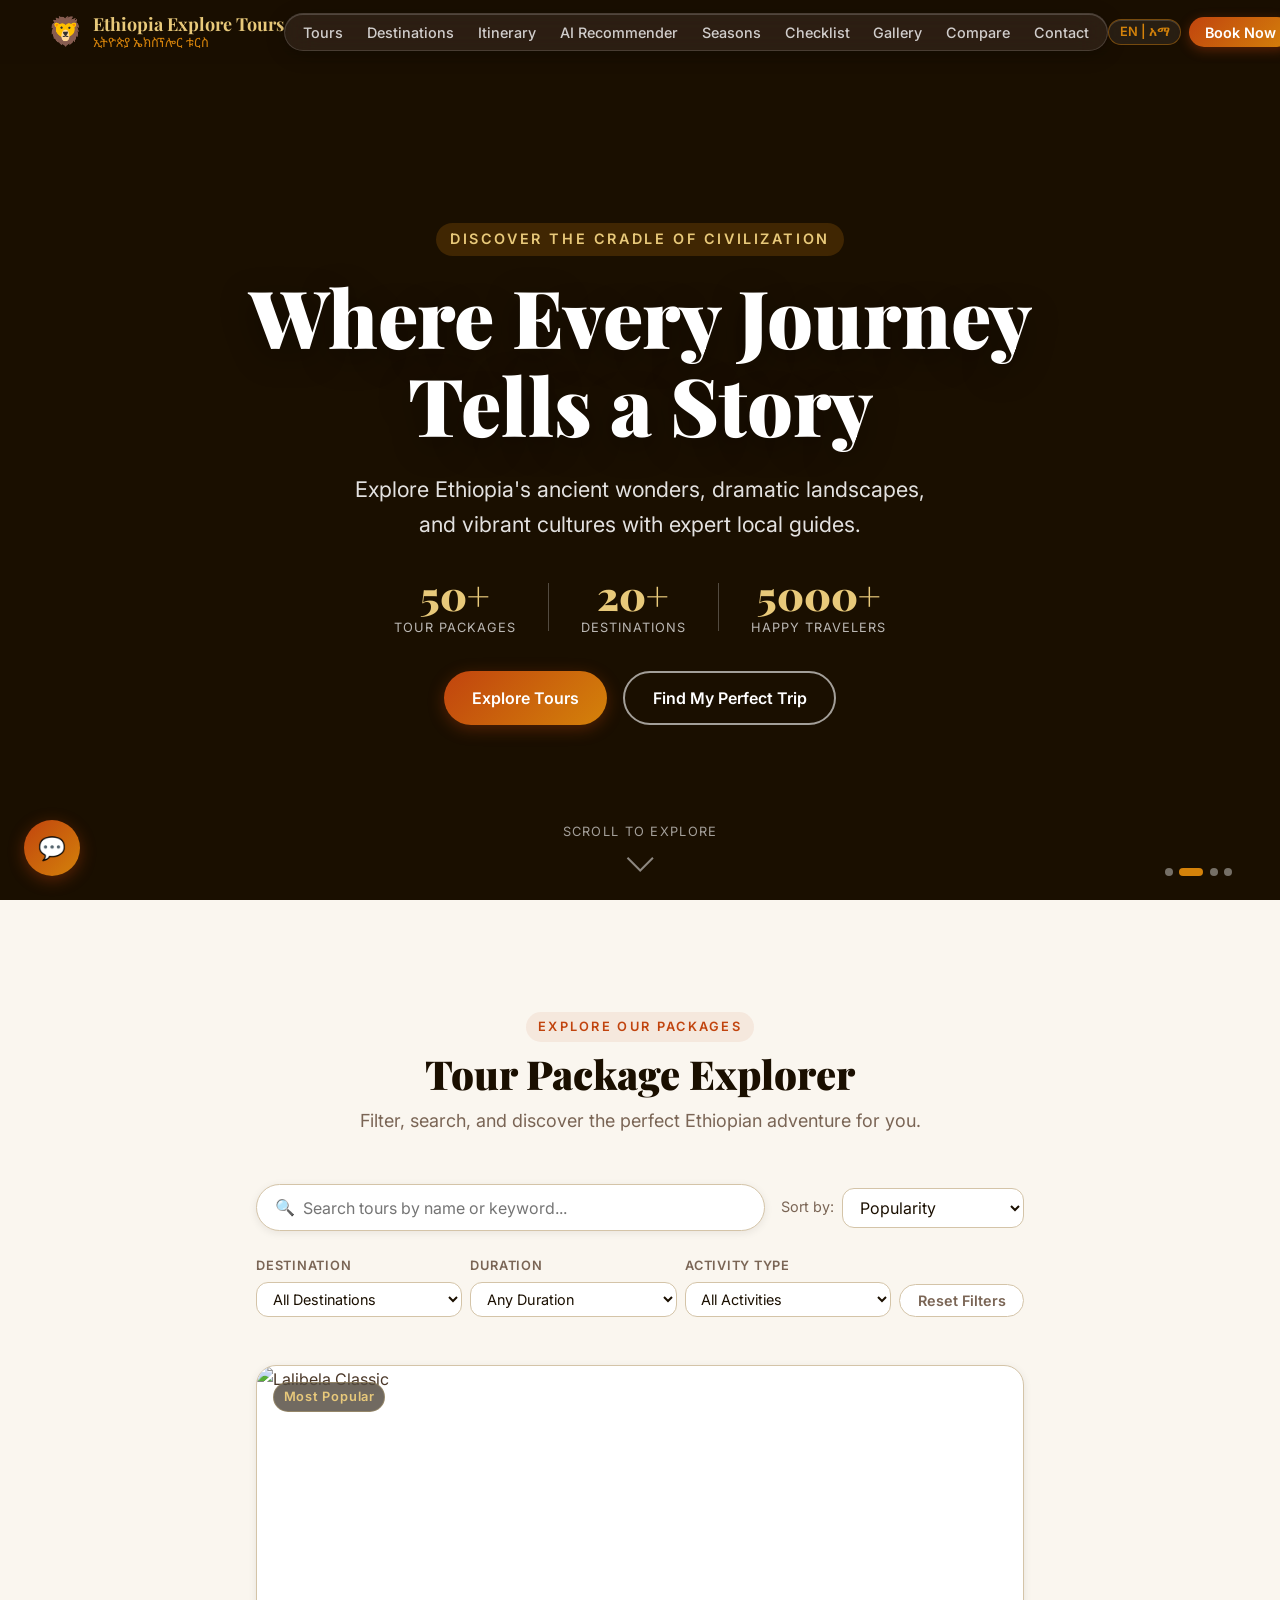
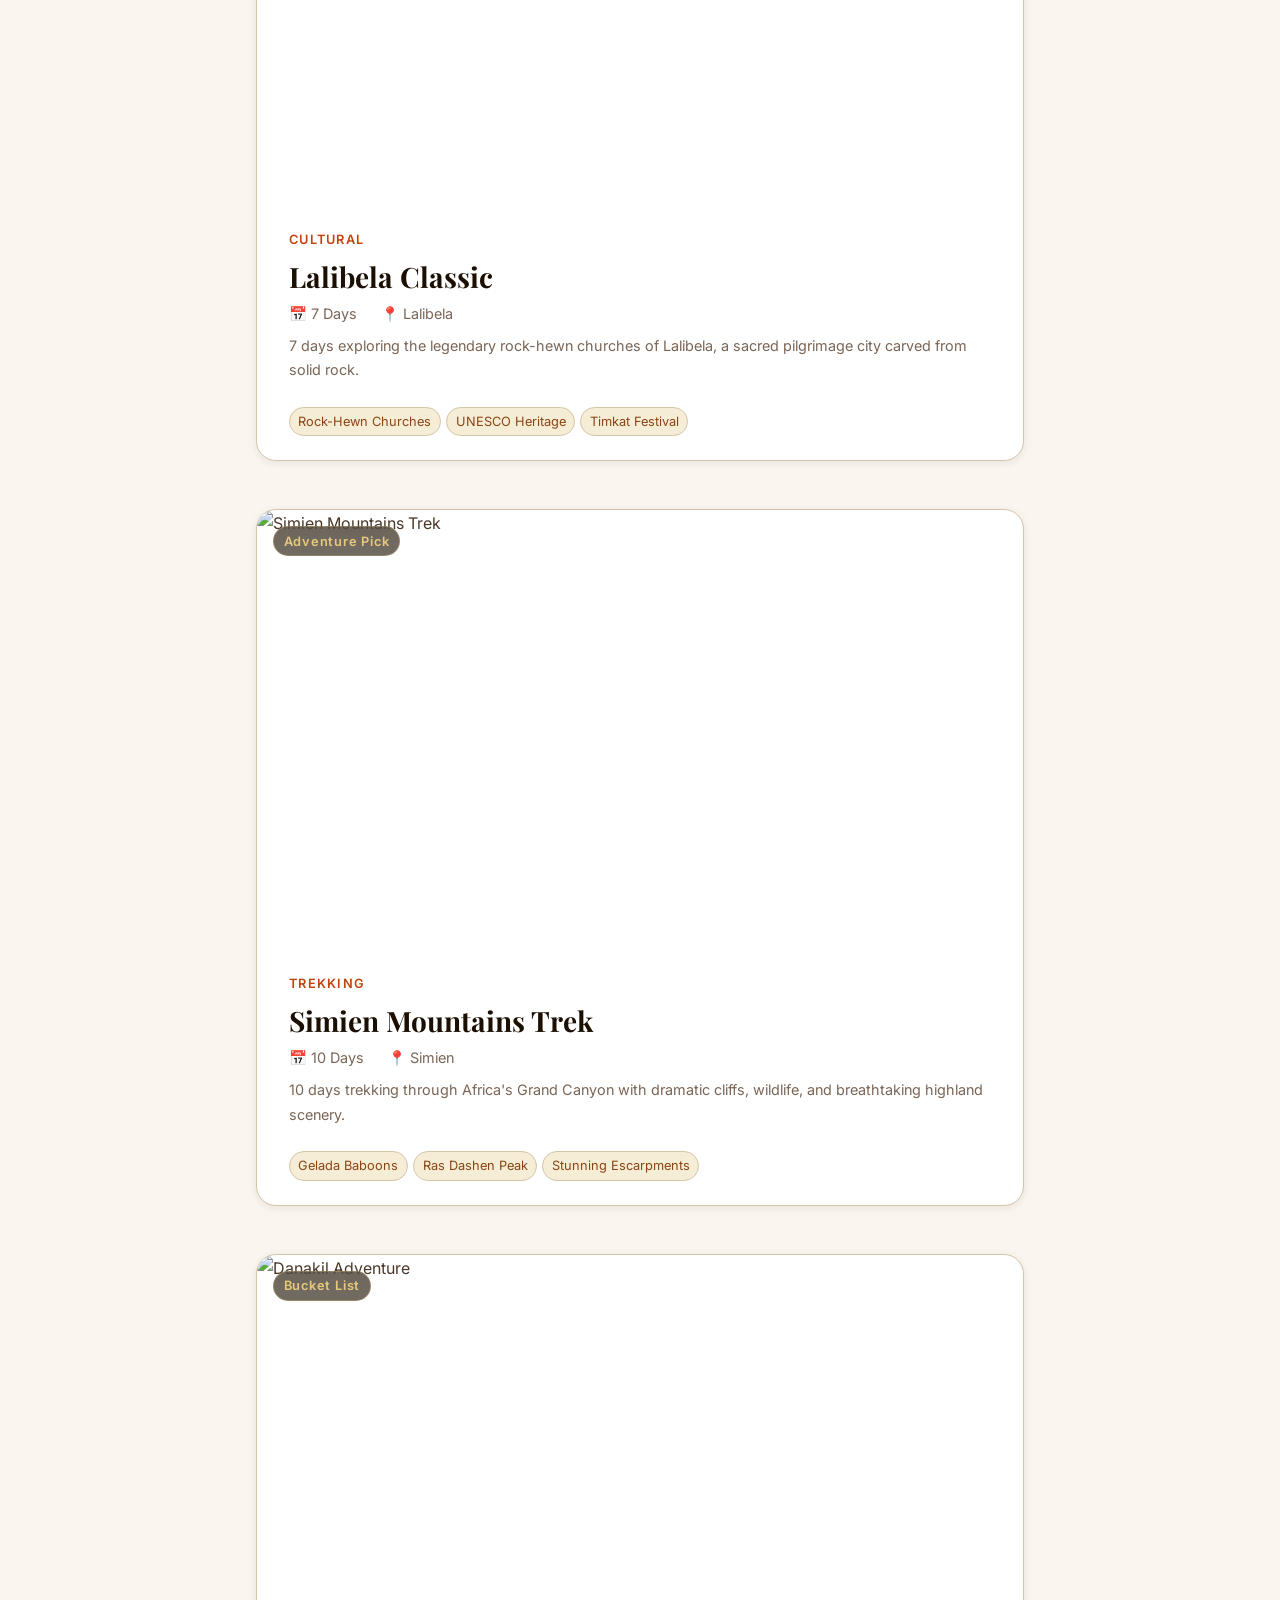
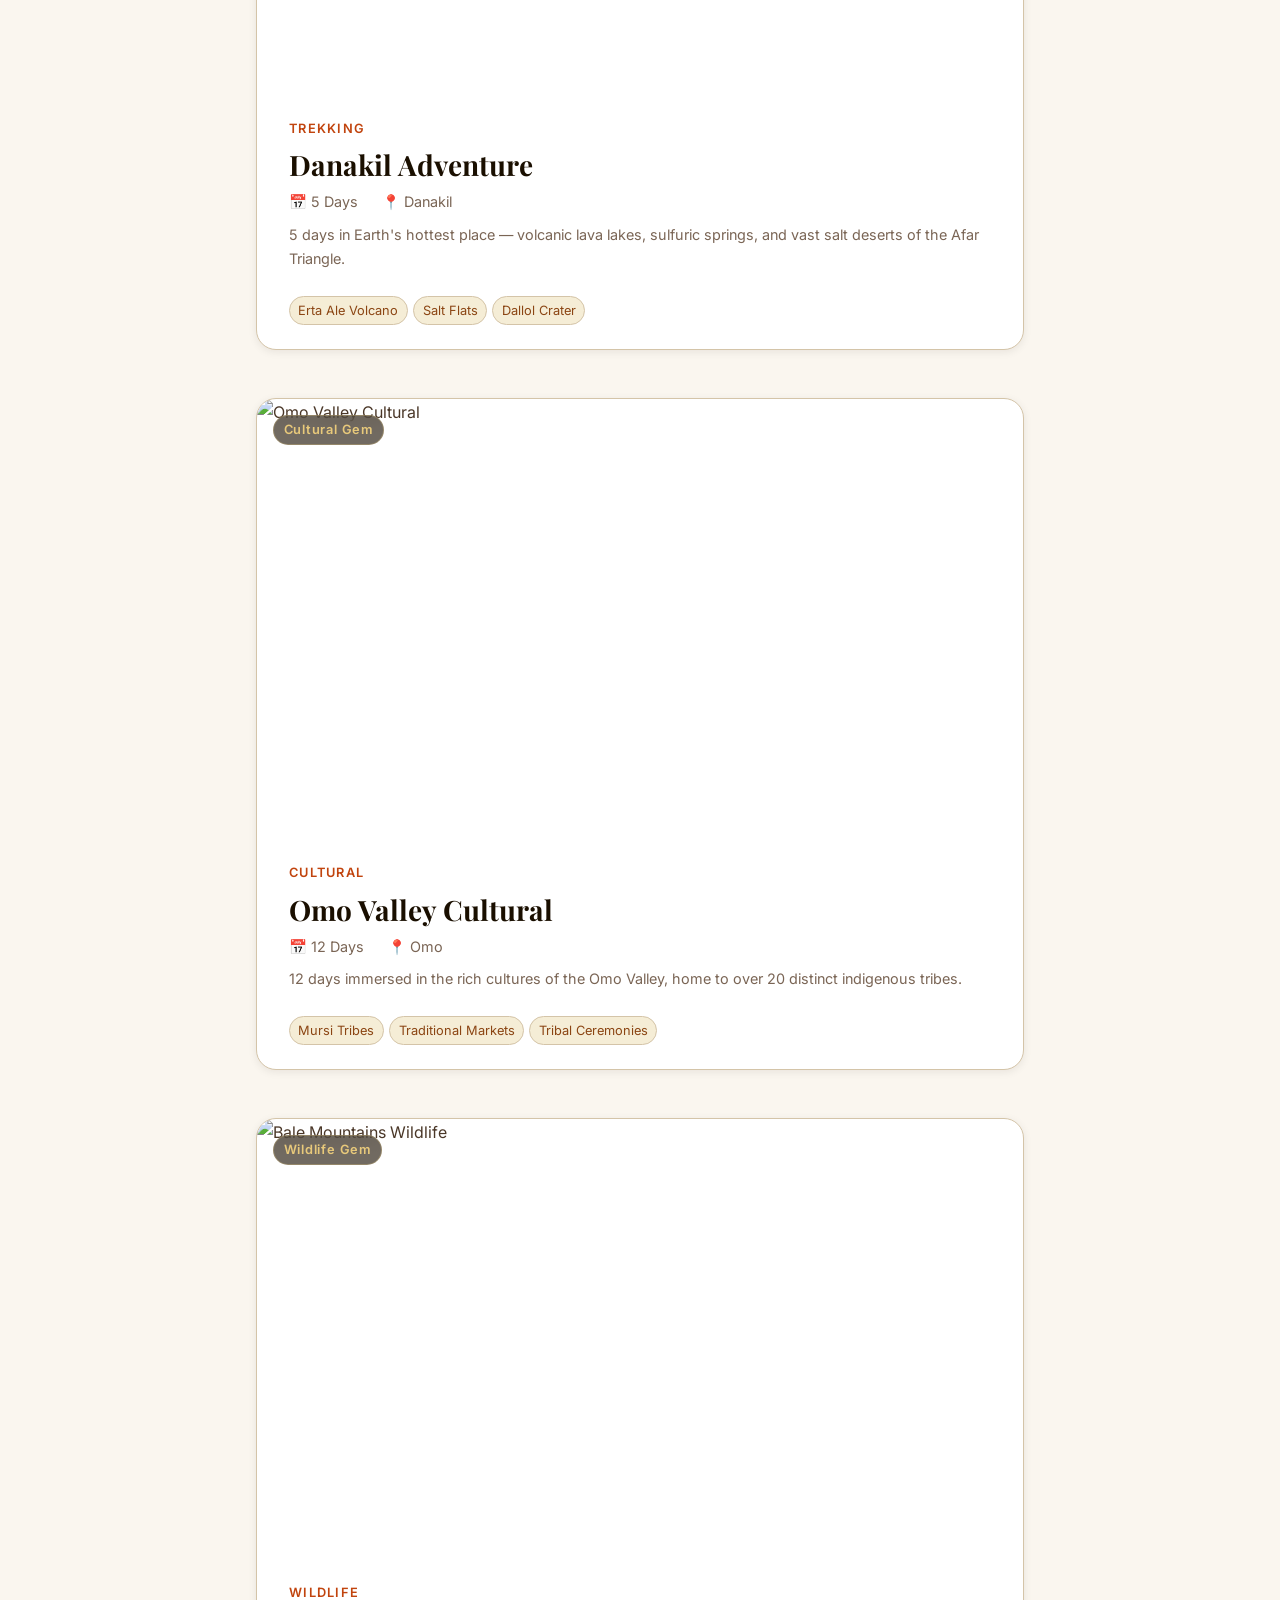
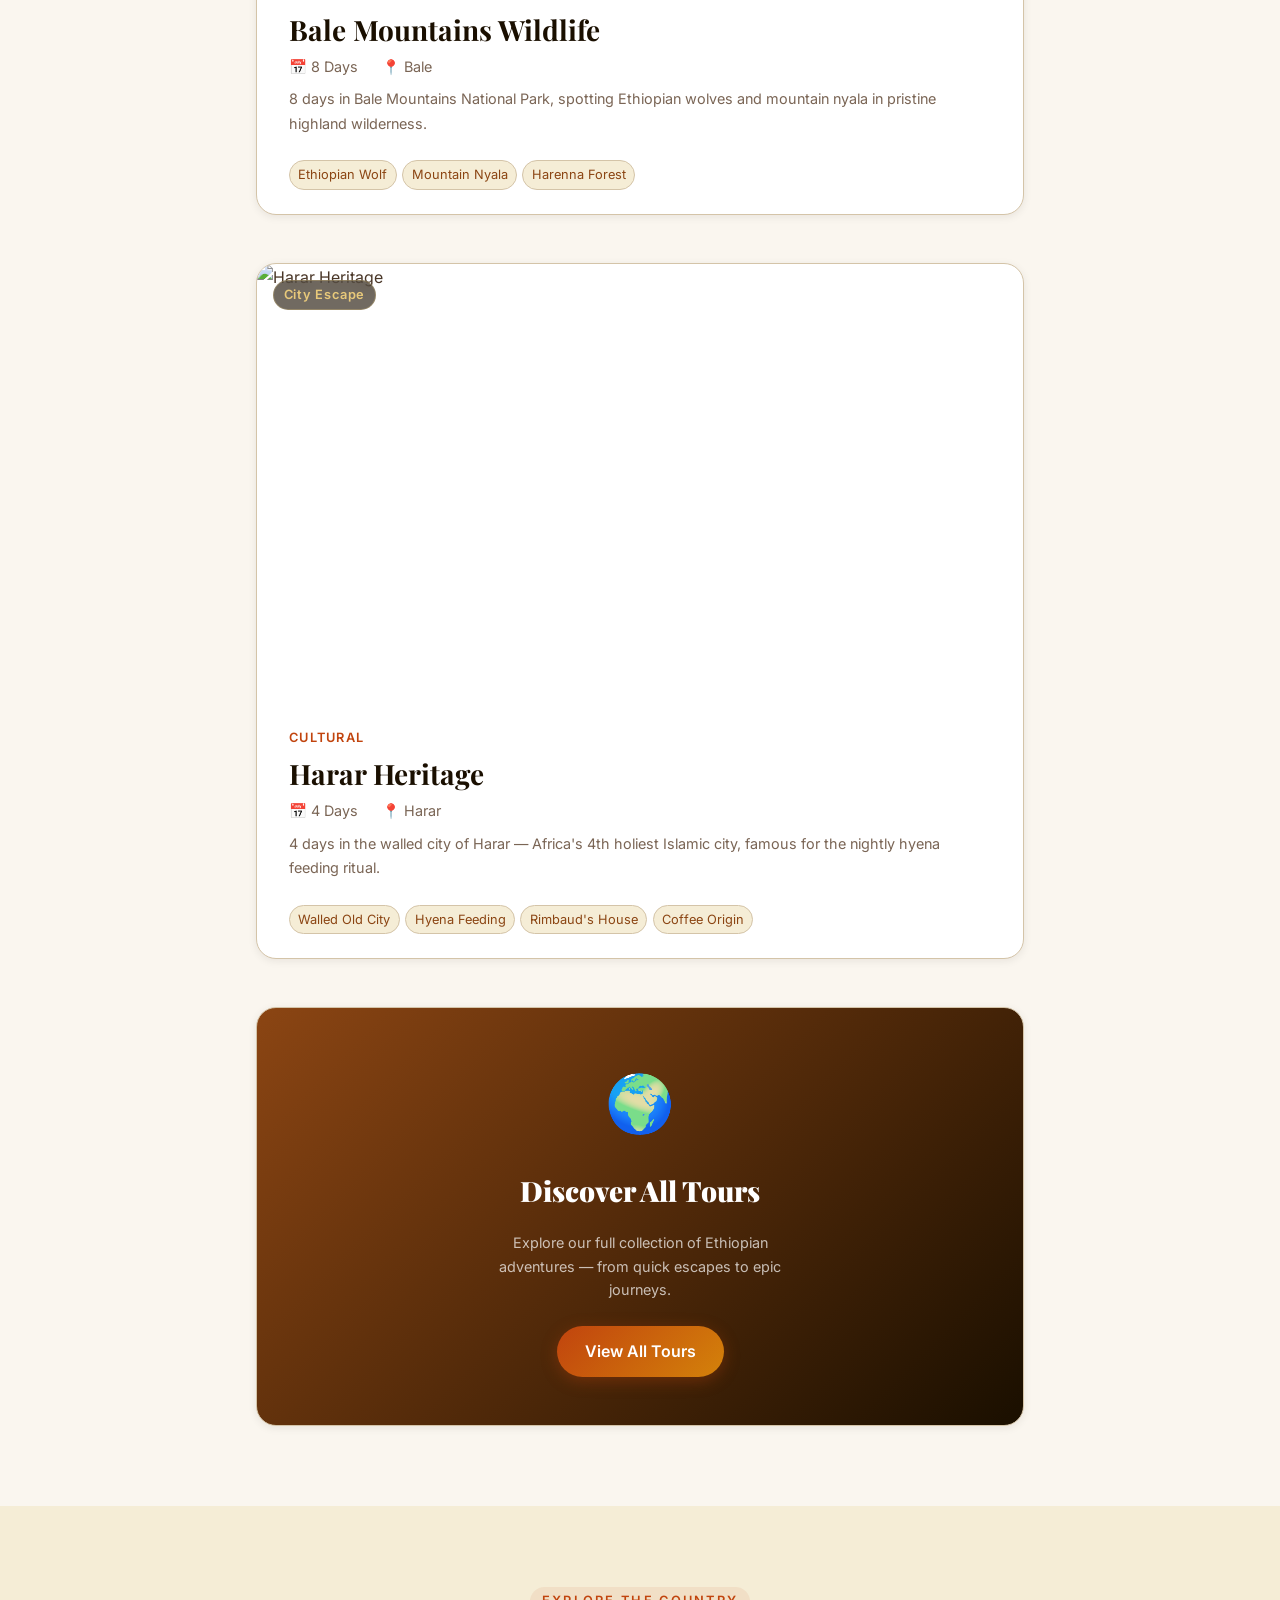
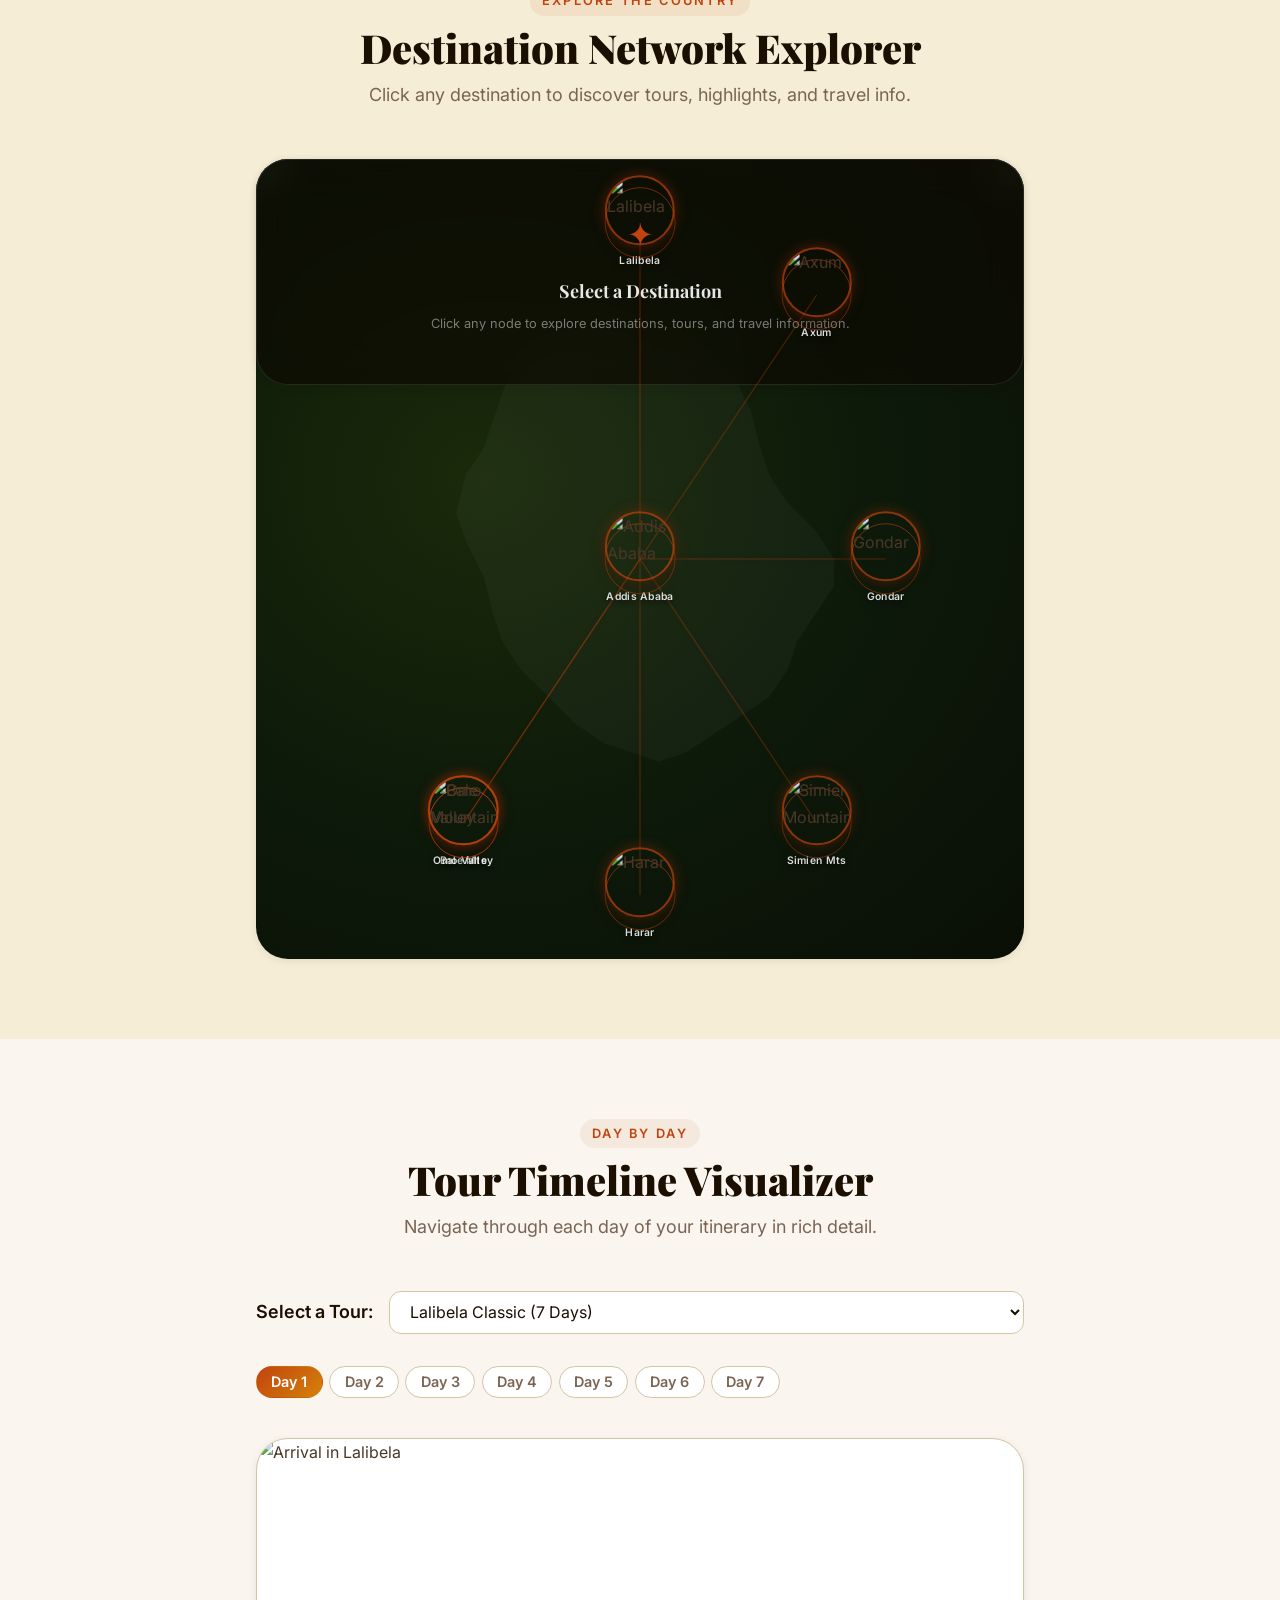
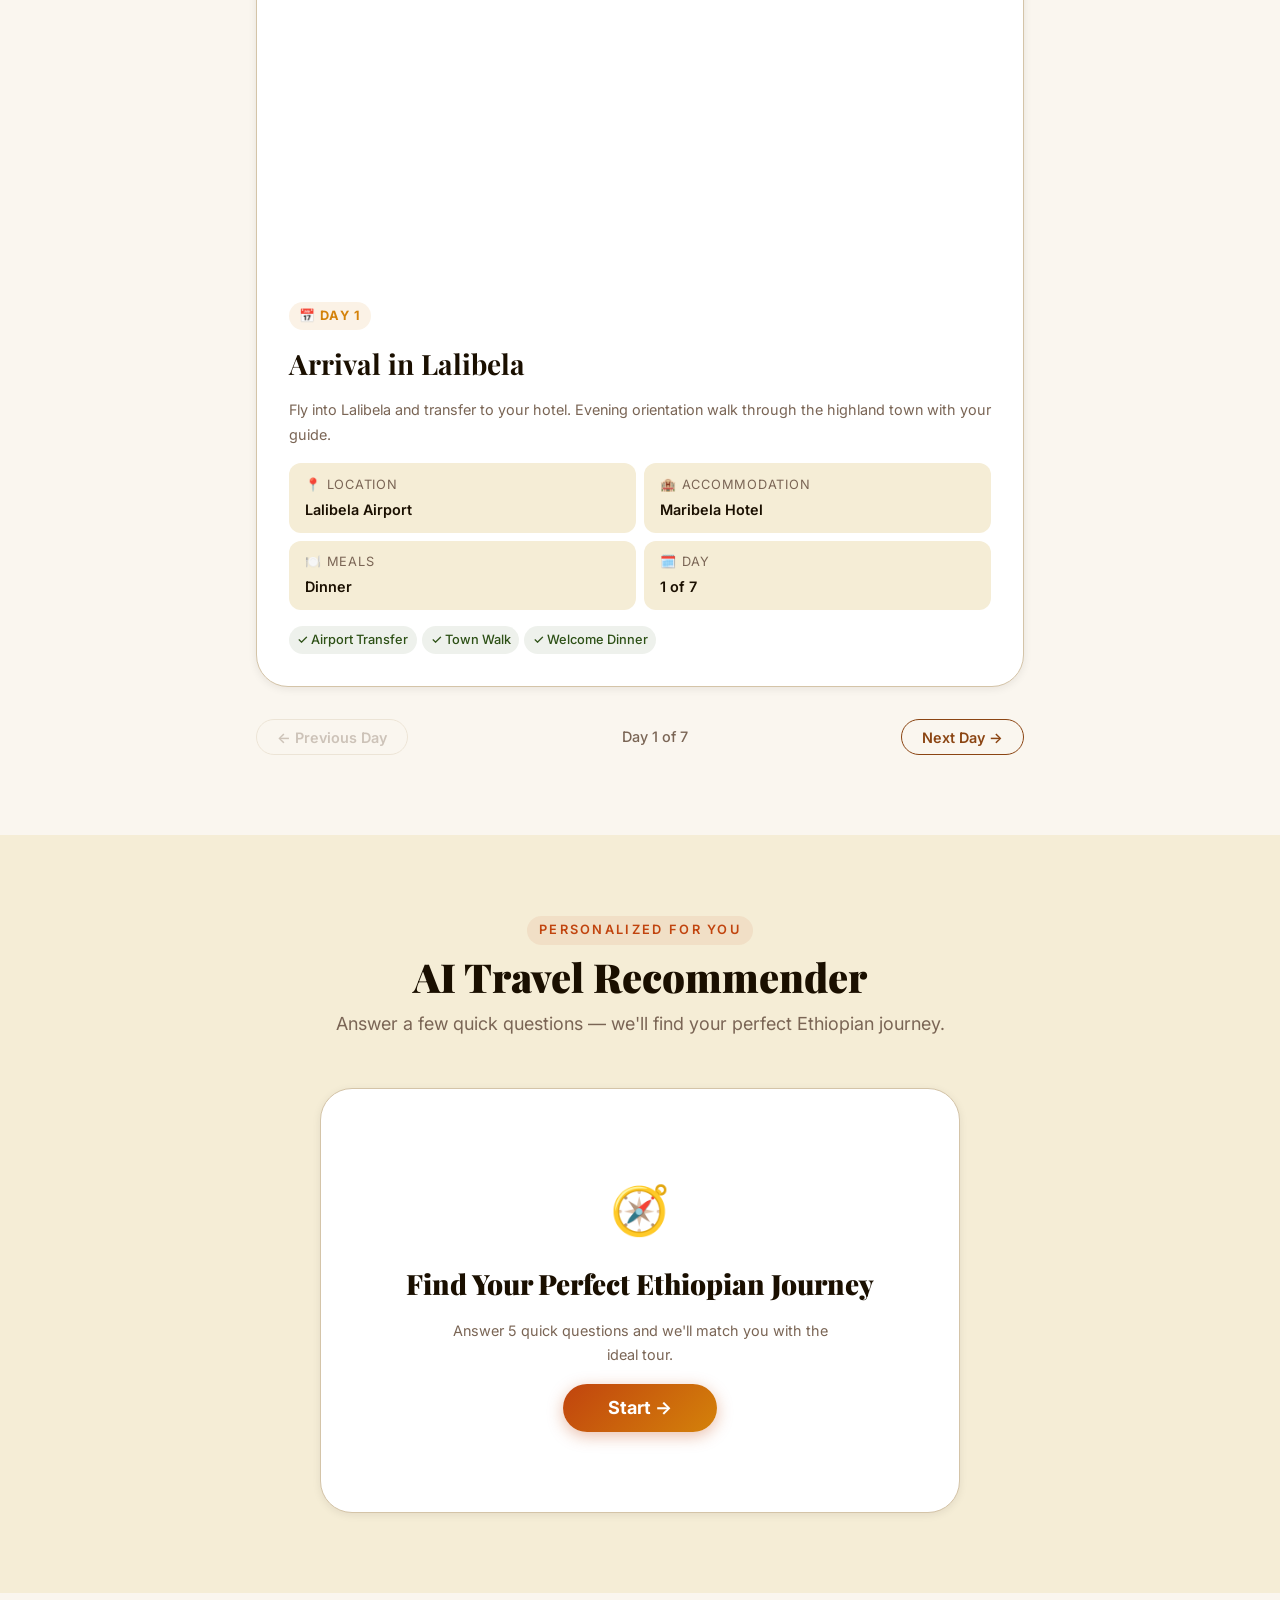
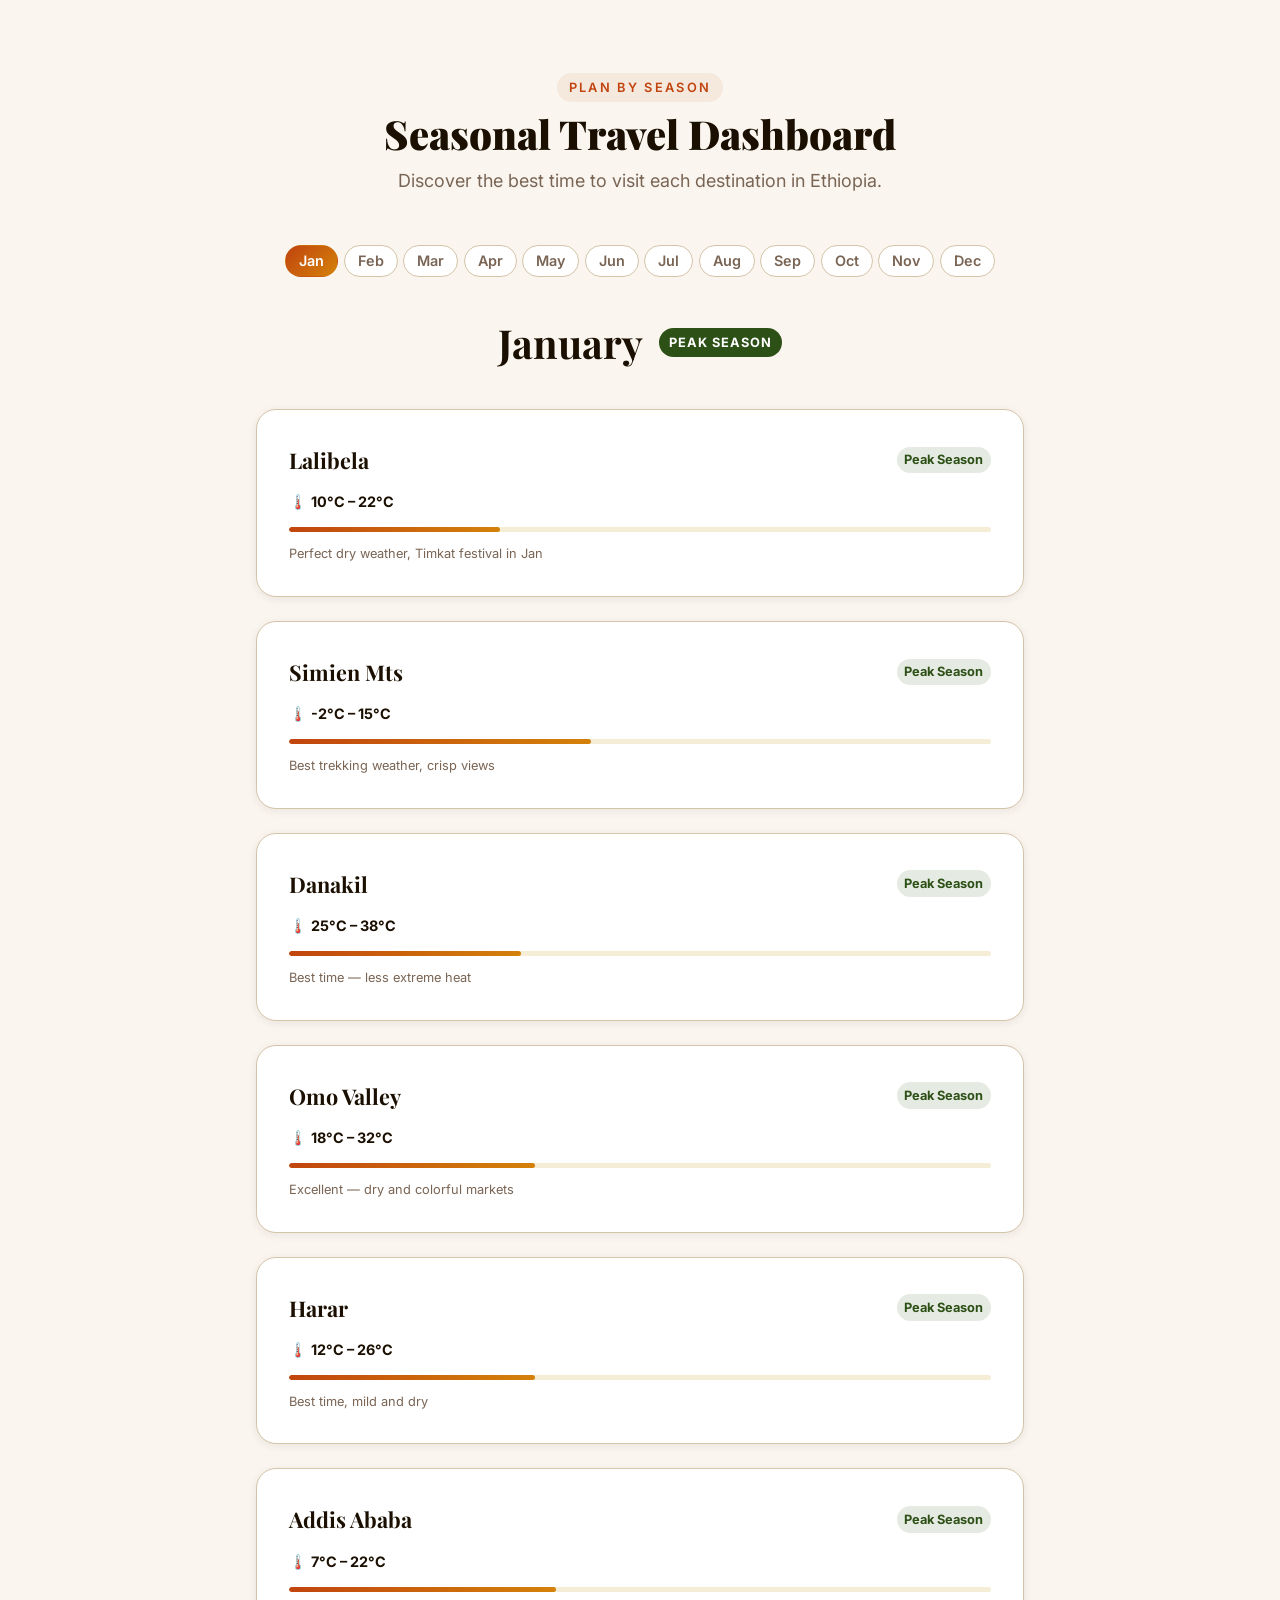
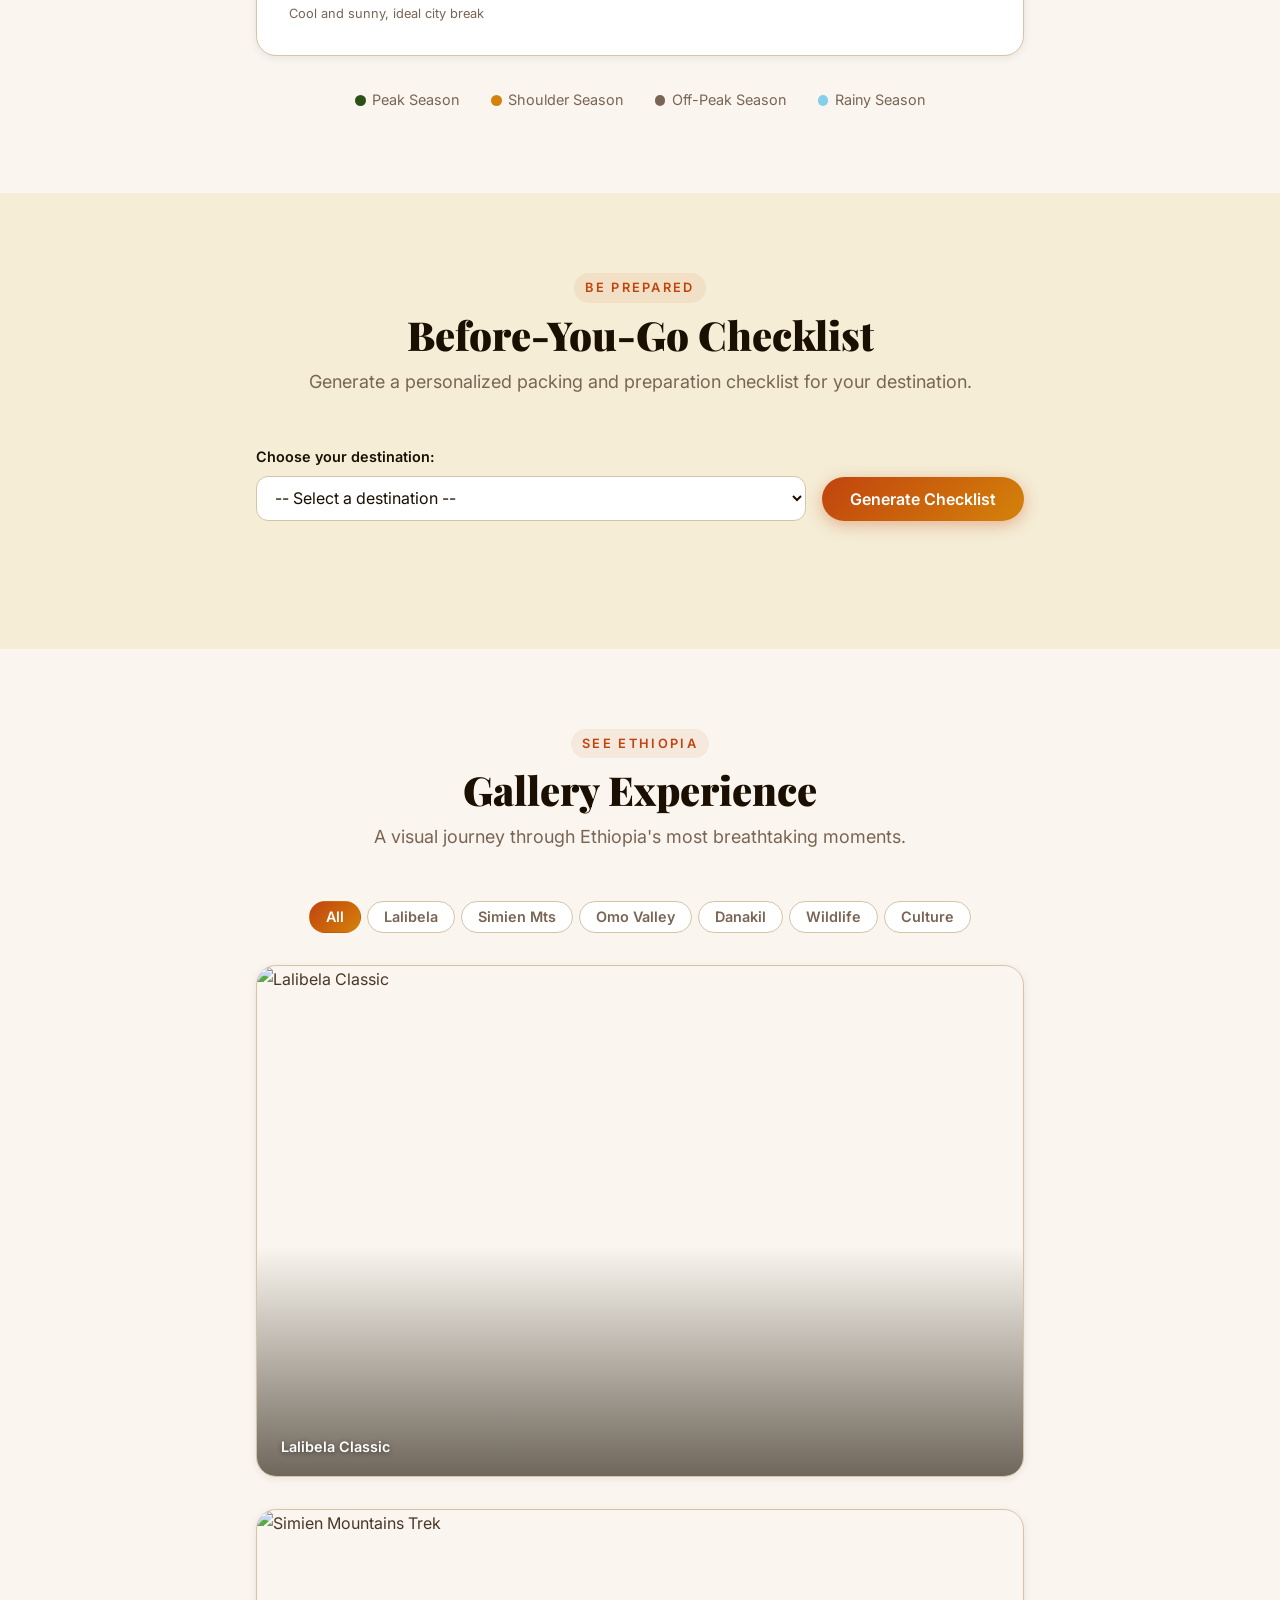
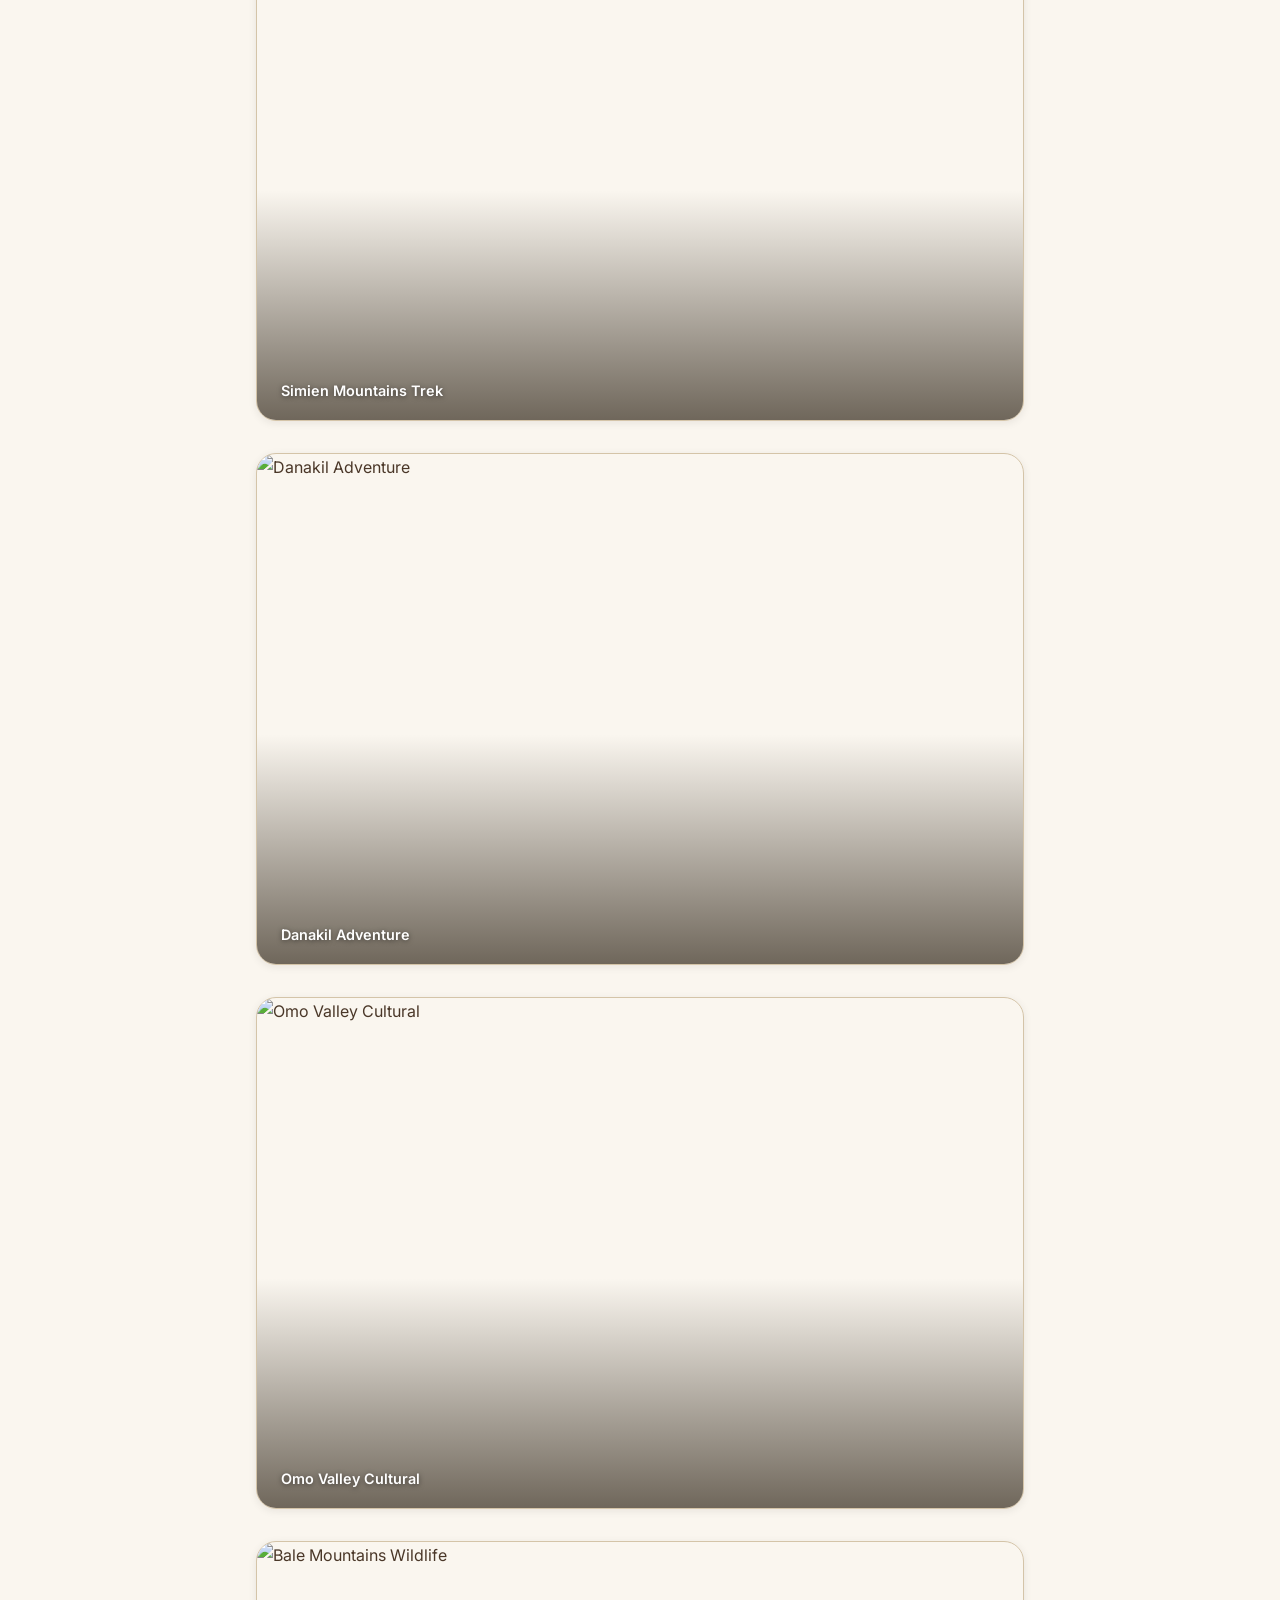
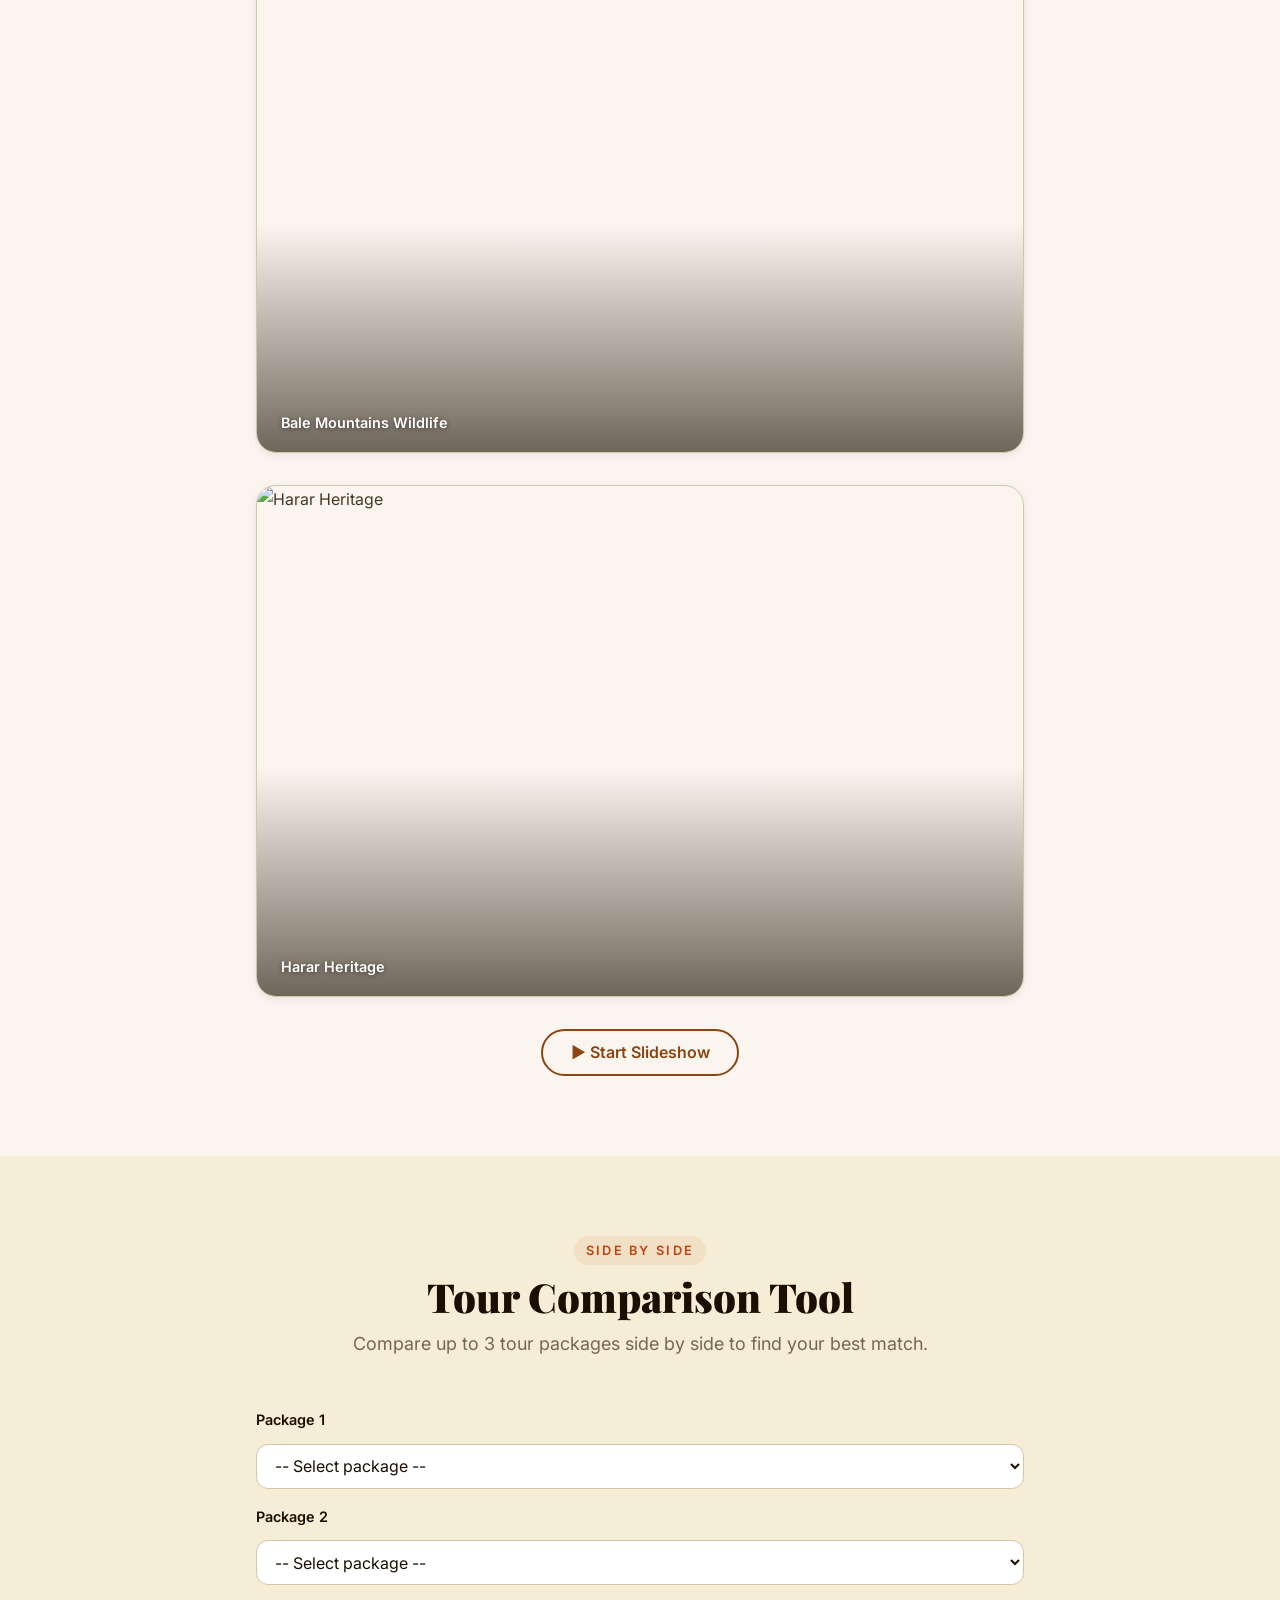
==== index.html @ abf779b6 "Add files via upload" ====
<!DOCTYPE html>
<html lang="en">
<head>
  <meta charset="UTF-8" />
  <meta name="viewport" content="width=device-width, initial-scale=1.0" />
  <title>Ethiopia Explore Tours — ኢትዮጵያ ኤክስፕሎር ቱርስ</title>
  <link rel="preconnect" href="https://fonts.googleapis.com" />
  <link rel="preconnect" href="https://fonts.gstatic.com" crossorigin />
  <link href="https://fonts.googleapis.com/css2?family=Playfair+Display:wght@400;700;900&family=Inter:wght@300;400;500;600&family=Noto+Sans+Ethiopic:wght@400;700&display=swap" rel="stylesheet" />
  <link rel="stylesheet" href="style.css" />
</head>
<body>

  <!-- ===== NAVIGATION ===== -->
  <nav id="navbar">
    <div class="nav-container">
      <div class="nav-logo">
        <span class="logo-icon">🦁</span>
        <div class="logo-text">
          <span class="logo-main">Ethiopia Explore Tours</span>
          <span class="logo-sub" lang="am">ኢትዮጵያ ኤክስፕሎር ቱርስ</span>
        </div>
      </div>
      <ul class="nav-links">
        <li><a href="#tours">Tours</a></li>
        <li><a href="#map">Destinations</a></li>
        <li><a href="#timeline">Itinerary</a></li>
        <li><a href="#recommender">AI Recommender</a></li>
        <li><a href="#seasonal">Seasons</a></li>
        <li><a href="#checklist">Checklist</a></li>
        <li><a href="#gallery">Gallery</a></li>
        <li><a href="#compare">Compare</a></li>
        <li><a href="#contact">Contact</a></li>
      </ul>
      <div class="nav-actions">
        <button class="lang-toggle" id="langToggle" aria-label="Toggle language">EN | አማ</button>
        <button class="nav-cta" id="bookNow">Book Now</button>
        <button class="hamburger" id="hamburger" aria-label="Open menu">
          <span></span><span></span><span></span>
        </button>
      </div>
    </div>
    <!-- Mobile Menu -->
    <div class="mobile-menu" id="mobileMenu">
      <ul>
        <li><a href="#tours">Tours</a></li>
        <li><a href="#map">Destinations</a></li>
        <li><a href="#timeline">Itinerary</a></li>
        <li><a href="#recommender">AI Recommender</a></li>
        <li><a href="#seasonal">Seasons</a></li>
        <li><a href="#checklist">Checklist</a></li>
        <li><a href="#gallery">Gallery</a></li>
        <li><a href="#compare">Compare</a></li>
        <li><a href="#contact">Contact</a></li>
      </ul>
    </div>
  </nav>

  <!-- ===== HERO SECTION ===== -->
  <section id="hero">
    <div class="hero-bg-slides">
  <div class="hero-slide active" style="background-image: url('https://images.unsplash.com/photo-1523805009345-7448845a9e53?w=1600')"></div>
  <div class="hero-slide" style="background-image: url('https://res.cloudinary.com/dza5rdls6/image/upload/v1781094302/730d2bc9-f739-4bac-8cdd-76c76e095f76.png')"></div>
  <div class="hero-slide" style="background-image: url('https://res.cloudinary.com/dza5rdls6/image/upload/v1781094329/39fd07c9-8a54-44b0-b0f9-e082e8af8b8a.png')"></div>
  <div class="hero-slide" style="background-image: url('https://res.cloudinary.com/dza5rdls6/image/upload/v1781094329/39fd07c9-8a54-44b0-b0f9-e082e8af8b8a.png')"></div>
</div>
    <div class="hero-overlay"></div>
    <div class="hero-content">
      <p class="hero-eyebrow">Discover the Cradle of Civilization</p>
      <h1 class="hero-title" data-en="Where Every Journey Tells a Story" data-am="እያንዳንዱ ጉዞ ታሪክ ይናገራል">Where Every Journey Tells a Story</h1>
      <p class="hero-subtitle" data-en="Explore Ethiopia's ancient wonders, dramatic landscapes, and vibrant cultures with expert local guides." data-am="ከባለሙያ ስሜ መሪዎች ጋር የኢትዮጵያን ጥንታዊ ድንቆች፣ ድራማዊ መልክዓ ምድሮች እና ብሩህ ባህሎች ያስሱ።">Explore Ethiopia's ancient wonders, dramatic landscapes, and vibrant cultures with expert local guides.</p>
      <div class="hero-stats">
        <div class="stat">
          <span class="stat-num">50+</span>
          <span class="stat-label">Tour Packages</span>
        </div>
        <div class="stat-divider"></div>
        <div class="stat">
          <span class="stat-num">20+</span>
          <span class="stat-label">Destinations</span>
        </div>
        <div class="stat-divider"></div>
        <div class="stat">
          <span class="stat-num">5000+</span>
          <span class="stat-label">Happy Travelers</span>
        </div>
      </div>
      <div class="hero-actions">
        <a href="#tours" class="btn-primary">Explore Tours</a>
        <a href="#recommender" class="btn-secondary hero-btn-secondary">Find My Perfect Trip</a>
      </div>
    </div>
    <div class="hero-scroll-hint">
        <span>Scroll to Explore</span>
        <div class="scroll-arrow-wrap">
            <div class="scroll-arrow"></div>
        </div>
    </div>
    <div class="hero-slide-dots" id="heroSlideDots">
  <button class="dot active" data-slide="0"></button>
  <button class="dot" data-slide="1"></button>
  <button class="dot" data-slide="2"></button>
  <button class="dot" data-slide="3"></button>
</div>
  </section>

  <!-- ===== SECTION 1: INTERACTIVE TOUR PACKAGE EXPLORER ===== -->
  <section id="tours">
    <div class="section-header">
      <span class="section-eyebrow">Explore Our Packages</span>
      <h2 class="section-title" data-en="Tour Package Explorer" data-am="የጉዞ ፓኬጅ አሳሽ">Tour Package Explorer</h2>
      <p class="section-subtitle">Filter, search, and discover the perfect Ethiopian adventure for you.</p>
    </div>

    <!-- Search & Sort Bar -->
    <div class="tours-toolbar">
      <div class="search-bar">
        <span class="search-icon">🔍</span>
        <input type="text" id="tourSearch" placeholder="Search tours by name or keyword..." aria-label="Search tours" />
      </div>
      <div class="sort-bar">
        <label for="tourSort">Sort by:</label>
        <select id="tourSort">
          <option value="popularity">Popularity</option>
          <option value="duration-asc">Duration: Shortest</option>
          <option value="duration-desc">Duration: Longest</option>
        </select>
      </div>
    </div>

    <!-- Filters -->
    <div class="tours-filters">
      <div class="filter-group">
        <label for="filterDestination">Destination</label>
        <select id="filterDestination">
          <option value="all">All Destinations</option>
          <option value="lalibela">Lalibela</option>
          <option value="axum">Axum</option>
          <option value="danakil">Danakil Depression</option>
          <option value="simien">Simien Mountains</option>
          <option value="omo">Omo Valley</option>
          <option value="harar">Harar</option>
          <option value="bale">Bale Mountains</option>
          <option value="addis">Addis Ababa</option>
        </select>
      </div>
      <div class="filter-group">
        <label for="filterDuration">Duration</label>
        <select id="filterDuration">
          <option value="all">Any Duration</option>
          <option value="1-3">1–3 Days</option>
          <option value="4-7">4–7 Days</option>
          <option value="8-14">8–14 Days</option>
          <option value="15+">15+ Days</option>
        </select>
      </div>
      <div class="filter-group">
        <label for="filterActivity">Activity Type</label>
        <select id="filterActivity">
          <option value="all">All Activities</option>
          <option value="cultural">Historical & Cultural</option>
          <option value="wildlife">Wildlife & Safari</option>
          <option value="trekking">Trekking & Adventure</option>
        </select>
      </div>
      <button class="filter-reset" id="filterReset">Reset Filters</button>
    </div>

    <!-- Tour Cards Grid -->
    <div class="tours-grid" id="toursGrid">
      <!-- Cards are injected by JS -->
    </div>
    <div class="tours-empty" id="toursEmpty" style="display:none;">
      <span>😕</span>
      <p>No tours match your filters. Try adjusting your search.</p>
    </div>
  </section>

<!-- ===== SECTION 3: DESTINATION NETWORK EXPLORER ===== -->
<section id="map">
  <div class="section-header">
    <span class="section-eyebrow">Explore the Country</span>
    <h2 class="section-title" data-en="Destination Network Explorer" data-am="የመዳረሻ አውታረ መረብ አሳሽ">Destination Network Explorer</h2>
    <p class="section-subtitle">Click any destination to discover tours, highlights, and travel info.</p>
  </div>

  <div class="network-container">
    <!-- Canvas for connection lines -->
    <canvas id="networkCanvas"></canvas>

    <!-- Ethiopia silhouette background -->
    <div class="network-bg-silhouette"></div>

    <!-- Destination Nodes -->
    <div class="network-nodes" id="networkNodes">

      <div class="dest-node" data-destination="addis" style="left:50%;top:50%;">
        <div class="node-ring"></div>
        <div class="node-inner">
          <img src="https://images.unsplash.com/photo-1580746738099-b2c6e7d7c5a5?w=120" alt="Addis Ababa" />
        </div>
        <span class="node-label">Addis Ababa</span>
      </div>

      <div class="dest-node" data-destination="lalibela" style="left:50%;top:8%;">
        <div class="node-ring"></div>
        <div class="node-inner">
          <img src="https://images.unsplash.com/photo-1523805009345-7448845a9e53?w=120" alt="Lalibela" />
        </div>
        <span class="node-label">Lalibela</span>
      </div>

      <div class="dest-node" data-destination="axum" style="left:73%;top:17%;">
        <div class="node-ring"></div>
        <div class="node-inner">
          <img src="https://images.unsplash.com/photo-1547471080-7cc2caa01a7e?w=120" alt="Axum" />
        </div>
        <span class="node-label">Axum</span>
      </div>

      <div class="dest-node" data-destination="gondar" style="left:82%;top:50%;">
        <div class="node-ring"></div>
        <div class="node-inner">
          <img src="https://images.unsplash.com/photo-1580746738099-b2c6e7d7c5a5?w=120" alt="Gondar" />
        </div>
        <span class="node-label">Gondar</span>
      </div>

      <div class="dest-node" data-destination="simien" style="left:73%;top:83%;">
        <div class="node-ring"></div>
        <div class="node-inner">
          <img src="https://images.unsplash.com/photo-1547471080-7cc2caa01a7e?w=120" alt="Simien Mountains" />
        </div>
        <span class="node-label">Simien Mts</span>
      </div>

      <div class="dest-node" data-destination="harar" style="left:50%;top:92%;">
        <div class="node-ring"></div>
        <div class="node-inner">
          <img src="https://images.unsplash.com/photo-1523805009345-7448845a9e53?w=120" alt="Harar" />
        </div>
        <span class="node-label">Harar</span>
      </div>

      <div class="dest-node" data-destination="bale" style="left:27%;top:83%;">
        <div class="node-ring"></div>
        <div class="node-inner">
          <img src="https://images.unsplash.com/photo-1580746738099-b2c6e7d7c5a5?w=120" alt="Bale Mountains" />
        </div>
        <span class="node-label">Bale Mts</span>
      </div>

      <div class="dest-node" data-destination="omo" style="left:27%;top:83%;">
        <div class="node-ring"></div>
        <div class="node-inner">
          <img src="https://images.unsplash.com/photo-1523805009345-7448845a9e53?w=120" alt="Omo Valley" />
        </div>
        <span class="node-label">Omo Valley</span>
      </div>

    </div>

    <!-- Floating Info Panel -->
    <div class="network-info-panel" id="networkInfoPanel">
      <div class="network-info-default" id="networkInfoDefault">
        <div class="network-info-icon">✦</div>
        <h3>Select a Destination</h3>
        <p>Click any node to explore destinations, tours, and travel information.</p>
      </div>
      <div class="network-info-detail" id="networkInfoDetail" style="display:none;">
        <button class="network-info-close" id="networkInfoClose">✕</button>
        <div class="network-dest-image-wrap">
          <img id="networkDestImage" src="" alt="" />
          <div class="network-dest-image-overlay"></div>
          <div class="network-dest-badges">
            <span class="network-dest-region" id="networkDestRegion"></span>
          </div>
        </div>
        <div class="network-dest-content">
          <h3 id="networkDestName"></h3>
          <p id="networkDestDesc"></p>
          <div class="network-dest-stats" id="networkDestStats"></div>
          <div class="network-dest-highlights" id="networkDestHighlights"></div>
          <a href="#tours" class="btn-primary network-dest-cta">View Tours →</a>
        </div>
      </div>
    </div>

  </div>
</section>

  <!-- ===== SECTION 4: TOUR TIMELINE VISUALIZER ===== -->
  <section id="timeline">
    <div class="section-header">
      <span class="section-eyebrow">Day by Day</span>
      <h2 class="section-title" data-en="Tour Timeline Visualizer" data-am="የጉዞ የጊዜ ሰሌዳ ምስላዊ">Tour Timeline Visualizer</h2>
      <p class="section-subtitle">Navigate through each day of your itinerary in rich detail.</p>
    </div>

    <div class="timeline-container">
      <!-- Tour Selector -->
      <div class="timeline-selector">
        <label for="timelineTourSelect">Select a Tour:</label>
        <select id="timelineTourSelect">
          <option value="lalibela">Lalibela Classic (7 Days)</option>
          <option value="simien">Simien Mountains Trek (10 Days)</option>
          <option value="danakil">Danakil Adventure (5 Days)</option>
          <option value="historic-north">Historic Northern Circuit (14 Days)</option>
        </select>
      </div>

      <!-- Timeline Navigation -->
      <div class="timeline-nav-wrap">
        <div class="timeline-nav" id="timelineNav">
          <!-- Day tabs injected by JS -->
        </div>
      </div>

      <!-- Timeline Day Display -->
      <div class="timeline-display" id="timelineDisplay">
        <!-- Content injected by JS -->
      </div>

      <!-- Prev / Next Controls -->
      <div class="timeline-controls">
        <button class="timeline-btn" id="timelinePrev">← Previous Day</button>
        <span class="timeline-day-counter" id="timelineDayCounter">Day 1 of 7</span>
        <button class="timeline-btn" id="timelineNext">Next Day →</button>
      </div>
    </div>
  </section>

  <!-- ===== SECTION 5: AI-LIKE TRAVEL RECOMMENDER ===== -->
  <section id="recommender">
    <div class="section-header">
      <span class="section-eyebrow">Personalized for You</span>
      <h2 class="section-title" data-en="AI Travel Recommender" data-am="AI ጉዞ አስቻይ">AI Travel Recommender</h2>
      <p class="section-subtitle">Answer a few quick questions — we'll find your perfect Ethiopian journey.</p>
    </div>

    <div class="recommender-container">

  <div class="rec-start-screen" id="recStartScreen">
    <div class="rec-start-icon">🧭</div>
    <h3 class="rec-start-title">Find Your Perfect Ethiopian Journey</h3>
    <p class="rec-start-sub">Answer 5 quick questions and we'll match you with the ideal tour.</p>
    <button class="rec-start-btn" id="recStartBtn">Start →</button>
  </div>

  <div class="rec-content-wrap" id="recContentWrap">

    <!-- Progress Bar -->
    <div class="rec-progress-bar">
      <div class="rec-progress-fill" id="recProgressFill"></div>
    </div>
    <div class="rec-progress-label" id="recProgressLabel">Question 1 of 5</div>

    <!-- Questions -->
    <div class="rec-question-wrap" id="recQuestionWrap">
      <!-- Injected by JS -->
    </div>

    <!-- Navigation -->
    <div class="rec-nav">
      <button class="rec-btn-back" id="recBack" style="display:none;">← Back</button>
      <button class="rec-btn-next" id="recNext">Next →</button>
    </div>

    <!-- Results -->
    <div class="rec-results" id="recResults" style="display:none;">
      <h3>Your Recommended Tours</h3>
      <p class="rec-results-sub">Based on your preferences, here are your best matches:</p>
      <div class="rec-results-grid" id="recResultsGrid"></div>
      <button class="btn-secondary rec-restart" id="recRestart">Start Over</button>
    </div>

  </div>

</div>
  </section>

  <!-- ===== SECTION 6: SEASONAL TRAVEL DASHBOARD ===== -->
  <section id="seasonal">
    <div class="section-header">
      <span class="section-eyebrow">Plan by Season</span>
      <h2 class="section-title" data-en="Seasonal Travel Dashboard" data-am="የወቅቶች ጉዞ ዳሽቦርድ">Seasonal Travel Dashboard</h2>
      <p class="section-subtitle">Discover the best time to visit each destination in Ethiopia.</p>
    </div>

    <div class="seasonal-container">
      <!-- Month Selector -->
      <div class="month-selector" id="monthSelector">
        <button class="month-btn active" data-month="0">Jan</button>
        <button class="month-btn" data-month="1">Feb</button>
        <button class="month-btn" data-month="2">Mar</button>
        <button class="month-btn" data-month="3">Apr</button>
        <button class="month-btn" data-month="4">May</button>
        <button class="month-btn" data-month="5">Jun</button>
        <button class="month-btn" data-month="6">Jul</button>
        <button class="month-btn" data-month="7">Aug</button>
        <button class="month-btn" data-month="8">Sep</button>
        <button class="month-btn" data-month="9">Oct</button>
        <button class="month-btn" data-month="10">Nov</button>
        <button class="month-btn" data-month="11">Dec</button>
      </div>

      <!-- Selected Month Info -->
      <div class="seasonal-month-header" id="seasonalMonthHeader">
        <h3 id="seasonalMonthName">January</h3>
        <span class="seasonal-badge" id="seasonalMonthBadge">Peak Season</span>
      </div>

      <!-- Destination Weather Cards -->
      <div class="seasonal-grid" id="seasonalGrid">
        <!-- Injected by JS -->
      </div>

      <!-- Season Legend -->
      <div class="seasonal-legend">
        <div class="legend-item"><span class="legend-dot peak"></span> Peak Season</div>
        <div class="legend-item"><span class="legend-dot shoulder"></span> Shoulder Season</div>
        <div class="legend-item"><span class="legend-dot off"></span> Off-Peak Season</div>
        <div class="legend-item"><span class="legend-dot rainy"></span> Rainy Season</div>
      </div>
    </div>
  </section>

  <!-- ===== SECTION 7: BEFORE-YOU-GO CHECKLIST GENERATOR ===== -->
  <section id="checklist">
    <div class="section-header">
      <span class="section-eyebrow">Be Prepared</span>
      <h2 class="section-title" data-en="Before-You-Go Checklist" data-am="ከመሄድዎ በፊት ዝርዝር">Before-You-Go Checklist</h2>
      <p class="section-subtitle">Generate a personalized packing and preparation checklist for your destination.</p>
    </div>

    <div class="checklist-container">
      <!-- Destination Picker -->
      <div class="checklist-picker">
        <div class="picker-field">
          <label for="checklistDest">Choose your destination:</label>
          <select id="checklistDest">
            <option value="">-- Select a destination --</option>
            <option value="lalibela">Lalibela</option>
            <option value="danakil">Danakil Depression</option>
            <option value="simien">Simien Mountains</option>
            <option value="omo">Omo Valley</option>
            <option value="harar">Harar</option>
            <option value="bale">Bale Mountains</option>
            <option value="addis">Addis Ababa</option>
          </select>
        </div>
        <button class="btn-primary" id="generateChecklist">Generate Checklist</button>
      </div>

      <!-- Checklist Output -->
      <div class="checklist-output" id="checklistOutput" style="display:none;">
        <div class="checklist-title-bar">
          <h3 id="checklistTitle"></h3>
          <div class="checklist-actions">
            <button class="checklist-action-btn" id="checklistPrint">🖨️ Print</button>
            <button class="checklist-action-btn" id="checklistDownload">⬇️ Download</button>
          </div>
        </div>

        <div class="checklist-sections" id="checklistSections">
          <!-- Injected by JS -->
        </div>

        <div class="checklist-progress-wrap">
          <span id="checklistProgressText">0 of 0 items checked</span>
          <div class="checklist-progress-bar">
            <div class="checklist-progress-fill" id="checklistProgressFill"></div>
          </div>
        </div>
      </div>
    </div>
  </section>

  <!-- ===== SECTION 8: INTERACTIVE GALLERY ===== -->
  <section id="gallery">
    <div class="section-header">
      <span class="section-eyebrow">See Ethiopia</span>
      <h2 class="section-title" data-en="Gallery Experience" data-am="ፎቶ ጋለሪ">Gallery Experience</h2>
      <p class="section-subtitle">A visual journey through Ethiopia's most breathtaking moments.</p>
    </div>

    <!-- Gallery Filters -->
    <div class="gallery-filters">
      <button class="gallery-filter-btn active" data-filter="all">All</button>
      <button class="gallery-filter-btn" data-filter="lalibela">Lalibela</button>
      <button class="gallery-filter-btn" data-filter="simien">Simien Mts</button>
      <button class="gallery-filter-btn" data-filter="omo">Omo Valley</button>
      <button class="gallery-filter-btn" data-filter="danakil">Danakil</button>
      <button class="gallery-filter-btn" data-filter="wildlife">Wildlife</button>
      <button class="gallery-filter-btn" data-filter="culture">Culture</button>
    </div>

    <!-- Gallery Grid -->
    <div class="gallery-grid" id="galleryGrid">
      <!-- Injected by JS -->
    </div>

    <!-- Slideshow Toggle -->
    <div class="gallery-controls">
      <button class="btn-secondary" id="slideshowToggle">▶ Start Slideshow</button>
    </div>

    <!-- Lightbox -->
    <div class="lightbox" id="lightbox" style="display:none;" role="dialog" aria-label="Image viewer">
      <div class="lightbox-overlay" id="lightboxOverlay"></div>
      <div class="lightbox-content">
        <button class="lightbox-close" id="lightboxClose">✕</button>
        <button class="lightbox-prev" id="lightboxPrev">‹</button>
        <div class="lightbox-img-wrap">
          <img id="lightboxImg" src="" alt="" />
          <div class="lightbox-caption" id="lightboxCaption"></div>
        </div>
        <button class="lightbox-next" id="lightboxNext">›</button>
      </div>
    </div>
  </section>

  <!-- ===== SECTION 9: TOUR COMPARISON TOOL ===== -->
  <section id="compare">
    <div class="section-header">
      <span class="section-eyebrow">Side by Side</span>
      <h2 class="section-title" data-en="Tour Comparison Tool" data-am="የጉዞ ማነፃፀሪያ">Tour Comparison Tool</h2>
      <p class="section-subtitle">Compare up to 3 tour packages side by side to find your best match.</p>
    </div>

    <div class="compare-container">
      <!-- Selector Row -->
      <div class="compare-selectors" id="compareSelectors">
        <div class="compare-select-wrap">
          <label>Package 1</label>
          <select class="compare-select" data-slot="0">
            <option value="">-- Select package --</option>
          </select>
        </div>
        <div class="compare-vs">VS</div>
        <div class="compare-select-wrap">
          <label>Package 2</label>
          <select class="compare-select" data-slot="1">
            <option value="">-- Select package --</option>
          </select>
        </div>
        <div class="compare-vs">VS</div>
        <div class="compare-select-wrap">
          <label>Package 3</label>
          <select class="compare-select" data-slot="2">
            <option value="">-- Select package --</option>
          </select>
        </div>
      </div>

      <!-- Comparison Table -->
      <div class="compare-table-wrap" id="compareTableWrap">
        <table class="compare-table" id="compareTable">
          <thead>
            <tr id="compareTableHead">
              <th class="compare-feature-col">Feature</th>
              <!-- Package headers injected by JS -->
            </tr>
          </thead>
          <tbody id="compareTableBody">
            <!-- Rows injected by JS -->
          </tbody>
        </table>
        <div class="compare-empty" id="compareEmpty">
          <span>🔍</span>
          <p>Select at least two packages above to compare them.</p>
        </div>
      </div>
    </div>
  </section>

  <!-- ===== CONTACT SECTION ===== -->
  <section id="contact">
    <div class="section-header">
      <span class="section-eyebrow">Get in Touch</span>
      <h2 class="section-title" data-en="Contact Us" data-am="ያግኙን">Contact Us</h2>
      <p class="section-subtitle">Have questions? Our travel experts are ready to help plan your dream trip.</p>
    </div>

    <div class="contact-container">
      <!-- Info Cards -->
      <div class="contact-info">
        <div class="contact-card">
          <span class="contact-icon">📍</span>
          <h4>Visit Us</h4>
          <p>Bole Road, Addis Ababa<br />Ethiopia</p>
        </div>
        <div class="contact-card">
          <span class="contact-icon">📞</span>
          <h4>Call Us</h4>
          <p>+251 11 234 5678<br />+251 91 234 5678</p>
        </div>
        <div class="contact-card">
          <span class="contact-icon">✉️</span>
          <h4>Email Us</h4>
          <p>info@ethiopiaexploretours.com<br />bookings@ethiopiaexploretours.com</p>
        </div>
        <div class="contact-card">
          <span class="contact-icon">🕐</span>
          <h4>Office Hours</h4>
          <p>Mon–Fri: 8:00 AM – 6:00 PM<br />Sat: 9:00 AM – 3:00 PM</p>
        </div>
      </div>

      <!-- Contact Form -->
      <div class="contact-form-wrap">
        <form class="contact-form" id="contactForm" novalidate>
          <div class="form-row">
            <div class="form-field">
              <label for="contactName">Full Name *</label>
              <input type="text" id="contactName" placeholder="Your full name" required />
            </div>
            <div class="form-field">
              <label for="contactEmail">Email Address *</label>
              <input type="email" id="contactEmail" placeholder="your@email.com" required />
            </div>
          </div>
          <div class="form-row">
            <div class="form-field">
              <label for="contactPhone">Phone Number</label>
              <input type="tel" id="contactPhone" placeholder="+1 234 567 8900" />
            </div>
            <div class="form-field">
              <label for="contactTour">Tour of Interest</label>
              <select id="contactTour">
                <option value="">-- Select a tour --</option>
                <option>Lalibela Classic (7 days)</option>
                <option>Simien Mountains Trek (10 days)</option>
                <option>Danakil Adventure (5 days)</option>
                <option>Omo Valley Cultural (12 days)</option>
                <option>Historic Northern Circuit (14 days)</option>
                <option>Bale Mountains Wildlife (8 days)</option>
                <option>Harar Heritage (4 days)</option>
                <option>Complete Ethiopia (21 days)</option>
                <option>Custom / Not sure yet</option>
              </select>
            </div>
          </div>
          <div class="form-field">
            <label for="contactTravelers">Number of Travelers</label>
            <input type="number" id="contactTravelers" min="1" max="50" placeholder="e.g. 2" />
          </div>
          <div class="form-field">
            <label for="contactMessage">Message *</label>
            <textarea id="contactMessage" rows="5" placeholder="Tell us your travel dates, questions, or special requests..." required></textarea>
          </div>
          <button type="submit" class="btn-primary contact-submit">Send Message ✉️</button>
          <div class="form-success" id="formSuccess" style="display:none;">
            ✅ Thank you! We'll be in touch within 24 hours.
          </div>
        </form>
      </div>
    </div>
  </section>

  <!-- ===== FOOTER ===== -->
  <footer id="footer">
    <div class="footer-container">
      <div class="footer-brand">
        <div class="footer-logo">
          <span>🦁</span>
          <div>
            <span class="footer-logo-main">Ethiopia Explore Tours</span>
            <span class="footer-logo-sub" lang="am">ኢትዮጵያ ኤክስፕሎር ቱርስ</span>
          </div>
        </div>
        <p class="footer-tagline">Your gateway to the ancient wonders, dramatic landscapes, and vibrant cultures of Ethiopia.</p>
        <div class="footer-social">
          <a href="#" aria-label="Facebook" class="social-link">📘</a>
          <a href="#" aria-label="Instagram" class="social-link">📸</a>
          <a href="#" aria-label="Twitter" class="social-link">🐦</a>
          <a href="#" aria-label="YouTube" class="social-link">▶️</a>
          <a href="#" aria-label="TripAdvisor" class="social-link">🦉</a>
        </div>
      </div>

      <div class="footer-links">
        <div class="footer-col">
          <h5>Tours</h5>
          <ul>
            <li><a href="#tours">All Packages</a></li>
            <li><a href="#tours">Historical & Cultural</a></li>
            <li><a href="#tours">Wildlife & Safari</a></li>
            <li><a href="#tours">Trekking & Adventure</a></li>
            <li><a href="#tours">Custom Tours</a></li>
          </ul>
        </div>
        <div class="footer-col">
          <h5>Destinations</h5>
          <ul>
            <li><a href="#map">Lalibela</a></li>
            <li><a href="#map">Axum</a></li>
            <li><a href="#map">Danakil Depression</a></li>
            <li><a href="#map">Simien Mountains</a></li>
            <li><a href="#map">Omo Valley</a></li>
          </ul>
        </div>
        <div class="footer-col">
          <h5>Plan Your Trip</h5>
          <ul>
            <li><a href="#recommender">AI Recommender</a></li>
            <li><a href="#seasonal">Best Time to Visit</a></li>
            <li><a href="#checklist">Packing Checklist</a></li>
          </ul>
        </div>
        <div class="footer-col">
          <h5>Company</h5>
          <ul>
            <li><a href="#contact">About Us</a></li>
            <li><a href="#contact">Contact</a></li>
            <li><a href="#contact">Careers</a></li>
            <li><a href="#contact">Privacy Policy</a></li>
            <li><a href="#contact">Terms of Service</a></li>
          </ul>
        </div>
      </div>
    </div>

    <div class="footer-bottom">
      <p>© 2024 Ethiopia Explore Tours. All rights reserved. | Made with ❤️ in Addis Ababa, Ethiopia</p>
      <p lang="am" class="footer-am">© 2024 ኢትዮጵያ ኤክስፕሎር ቱርስ። መብቱ በህግ የተጠበቀ ነው።</p>
    </div>
  </footer>

  <!-- Back to Top Button -->
  <button class="back-to-top" id="backToTop" aria-label="Back to top">↑</button>

  <!-- Scripts -->
   <script src="customer-support.js"></script>
  <script src="main.js"></script>
</body>
</html>
---- style.css ----
/* ============================================================
   ETHIOPIA EXPLORE TOURS — style.css
   Units: rem · em · % · vw · vh · clamp() · fr   (zero px)
   ============================================================ */

/* ── 1. DESIGN TOKENS ───────────────────────────────────────── */
:root {
  /* Palette — Adventure & Bold */
  --clr-earth:       #8B4513;   /* deep saddle brown */
  --clr-terracotta:  #C1440E;   /* vivid terracotta */
  --clr-amber:       #D4820A;   /* warm amber / gold */
  --clr-savanna:     #E8C97A;   /* golden savanna */
  --clr-forest:      #2D5016;   /* dark forest green */
  --clr-moss:        #4A7C3F;   /* medium moss green */
  --clr-sky:         #87CEEB;   /* light sky blue */
  --clr-sand:        #F5EDD6;   /* warm sand / bg */
  --clr-bone:        #FAF6EF;   /* off-white bg */
  --clr-dark:        #1A0F00;   /* near-black */
  --clr-mid:         #4A3728;   /* medium brown text */
  --clr-muted:       #7A6555;   /* muted text */
  --clr-border:      #D4C4A8;   /* subtle border */
  --clr-white:       #FFFFFF;

  /* Accent gradient */
  --grad-primary: linear-gradient(135deg, var(--clr-terracotta), var(--clr-amber));
  --grad-earth:   linear-gradient(135deg, var(--clr-earth), var(--clr-dark));
  --grad-hero:    linear-gradient(180deg, rgba(26,15,0,.35) 0%, rgba(26,15,0,.75) 100%);

  /* Typography scale — clamp for fluid sizing */
  --fs-xs:   clamp(0.7rem,  1.2vw, 0.8rem);
  --fs-sm:   clamp(0.8rem,  1.4vw, 0.9rem);
  --fs-base: clamp(0.9rem,  1.6vw, 1rem);
  --fs-md:   clamp(1rem,    1.8vw, 1.125rem);
  --fs-lg:   clamp(1.1rem,  2vw,   1.35rem);
  --fs-xl:   clamp(1.3rem,  2.5vw, 1.75rem);
  --fs-2xl:  clamp(1.6rem,  3.5vw, 2.5rem);
  --fs-3xl:  clamp(2rem,    5vw,   3.5rem);
  --fs-hero: clamp(2.4rem,  7vw,   5rem);

  /* Spacing */
  --sp-xs:  0.25rem;
  --sp-sm:  0.5rem;
  --sp-md:  1rem;
  --sp-lg:  1.5rem;
  --sp-xl:  2rem;
  --sp-2xl: 3rem;
  --sp-3xl: 5rem;

  /* Radii */
  --r-sm:   0.375rem;
  --r-md:   0.75rem;
  --r-lg:   1.25rem;
  --r-xl:   2rem;
  --r-full: 62.5rem;

  /* Shadows */
  --shadow-sm:  0 0.125rem 0.5rem rgba(26,15,0,.08);
  --shadow-md:  0 0.25rem 1.25rem rgba(26,15,0,.14);
  --shadow-lg:  0 0.5rem 2.5rem rgba(26,15,0,.2);
  --shadow-xl:  0 1rem 4rem rgba(26,15,0,.28);

  /* Transitions */
  --tr-fast: 180ms ease;
  --tr-mid:  320ms ease;
  --tr-slow: 500ms ease;

  /* Nav height */
  --nav-h: 4rem;
}

/* ── 2. RESET & BASE ─────────────────────────────────────────── */
*, *::before, *::after { box-sizing: border-box; margin: 0; padding: 0; }

html {
  font-size: 100%;          /* respects browser zoom */
  scroll-behavior: smooth;
  scroll-padding-top: var(--nav-h);
}

body {
  font-family: 'Inter', sans-serif;
  font-size: var(--fs-base);
  color: var(--clr-mid);
  background: var(--clr-bone);
  line-height: 1.7;
  overflow-x: hidden;
}

img { display: block; max-width: 100%; height: auto; }
a   { color: inherit; text-decoration: none; }
ul  { list-style: none; }
button { cursor: pointer; font-family: inherit; border: none; background: none; }
input, select, textarea { font-family: inherit; font-size: var(--fs-base); }
canvas { display: block; }

/* Scrollbar */
::-webkit-scrollbar              { width: 0.4rem; }
::-webkit-scrollbar-track        { background: var(--clr-sand); }
::-webkit-scrollbar-thumb        { background: var(--clr-earth); border-radius: var(--r-full); }

/* ── 3. TYPOGRAPHY HELPERS ───────────────────────────────────── */
.section-eyebrow {
  display: inline-block;
  font-size: var(--fs-xs);
  font-weight: 600;
  letter-spacing: 0.18em;
  text-transform: uppercase;
  color: var(--clr-terracotta);
  background: rgba(193,68,14,.08);
  padding: 0.3em 0.9em;
  border-radius: var(--r-full);
  margin-bottom: var(--sp-sm);
}

.section-title {
  font-family: 'Playfair Display', serif;
  font-size: var(--fs-2xl);
  font-weight: 900;
  color: var(--clr-dark);
  line-height: 1.2;
  margin-bottom: var(--sp-sm);
}

.section-subtitle {
  font-size: var(--fs-md);
  color: var(--clr-muted);
  max-width: 42rem;
  margin: 0 auto;
}

.section-header {
  text-align: center;
  margin-bottom: var(--sp-2xl);
}

/* ── 4. BUTTONS ──────────────────────────────────────────────── */
.btn-primary {
  display: inline-flex;
  align-items: center;
  gap: 0.4em;
  background: var(--grad-primary);
  color: var(--clr-white);
  font-size: var(--fs-base);
  font-weight: 600;
  padding: 0.75em 1.75em;
  border-radius: var(--r-full);
  border: none;
  cursor: pointer;
  transition: transform var(--tr-fast), box-shadow var(--tr-fast);
  box-shadow: 0 0.25rem 1rem rgba(193,68,14,.35);
}
.btn-primary:hover  { transform: translateY(-0.15em); box-shadow: 0 0.5rem 1.5rem rgba(193,68,14,.45); }
.btn-primary:active { transform: translateY(0); }

.btn-secondary {
  display: inline-flex;
  align-items: center;
  gap: 0.4em;
  background: transparent;
  color: var(--clr-white);
  font-size: var(--fs-base);
  font-weight: 600;
  padding: 0.72em 1.7em;
  border-radius: var(--r-full);
  border: 0.125rem solid rgba(255,255,255,.6);
  cursor: pointer;
  transition: background var(--tr-fast), border-color var(--tr-fast);
}
.btn-secondary:hover { background: rgba(255,255,255,.15); border-color: var(--clr-white); }

/* ── 5. SECTIONS WRAPPER ─────────────────────────────────────── */
section {
  padding: var(--sp-3xl) clamp(1rem, 5vw, 5rem);
}

section:nth-child(even) { background: var(--clr-sand); }
section:nth-child(odd)  { background: var(--clr-bone); }

#hero  { padding: 0; background: var(--clr-dark); }
#tours { background: var(--clr-bone); }

/* ── 6. NAVIGATION ───────────────────────────────────────────── */
#navbar {
  position: fixed;
  top: 0; left: 0; right: 0;
  z-index: 1000;
  background: rgba(26,15,0,.92);
  backdrop-filter: blur(0.75rem);
  -webkit-backdrop-filter: blur(0.75rem);
  transition: background var(--tr-mid), box-shadow var(--tr-mid);
}
#navbar.scrolled {
  background: rgba(26,15,0,.98);
  box-shadow: var(--shadow-md);
}

.nav-container {
  display: flex;
  align-items: center;
  justify-content: space-between;
  max-width: 90rem;
  margin: 0 auto;
  padding: 0.6rem clamp(1rem, 4vw, 3rem);
  height: var(--nav-h);
}

.nav-logo {
  display: flex;
  align-items: center;
  gap: 0.6rem;
  flex-shrink: 0;
}
.logo-icon { font-size: var(--fs-xl); }
.logo-text  { display: flex; flex-direction: column; }
.logo-main  { font-family: 'Playfair Display', serif; font-size: var(--fs-md); font-weight: 700; color: var(--clr-savanna); line-height: 1.2; }
.logo-sub   { font-family: 'Noto Sans Ethiopic', sans-serif; font-size: var(--fs-xs); color: var(--clr-amber); line-height: 1.2; }

/* ── NAV LINKS — glassmorphic pill container ─────────────────── */
.nav-links {
  display: flex;
  align-items: center;
  gap: 0.15rem;
  background: rgba(255,255,255,.07);
  backdrop-filter: blur(1rem) saturate(1.6);
  -webkit-backdrop-filter: blur(1rem) saturate(1.6);
  border: 0.06rem solid rgba(255,255,255,.14);
  border-radius: var(--r-full);
  padding: 0.28rem 0.45rem;
  box-shadow:
    inset 0 0.06rem 0 rgba(255,255,255,.18),
    0 0.25rem 1.2rem rgba(0,0,0,.22);
}

.nav-links a {
  font-size: var(--fs-sm);
  font-weight: 500;
  color: rgba(255,255,255,.78);
  padding: 0.32em 0.75em;
  border-radius: var(--r-full);
  transition: color var(--tr-fast), background var(--tr-fast), box-shadow var(--tr-fast);
  white-space: nowrap;
  position: relative;
}

.nav-links a:hover {
  color: var(--clr-savanna);
  background: rgba(212,130,10,.18);
  box-shadow:
    inset 0 0.05rem 0 rgba(255,255,255,.22),
    0 0 0.7rem rgba(212,130,10,.25);
}

.nav-links a.active {
  color: var(--clr-savanna);
  background: rgba(212,130,10,.22);
  box-shadow: inset 0 0.05rem 0 rgba(255,255,255,.22);
}

/* ── NAV ACTIONS ────────────────────────────────────────────── */
.nav-actions {
  display: flex;
  align-items: center;
  gap: 0.5rem;
  flex-shrink: 0;
}

.lang-toggle {
  font-size: var(--fs-xs);
  font-weight: 600;
  color: var(--clr-amber);
  background: rgba(255,255,255,.07);
  backdrop-filter: blur(0.75rem);
  -webkit-backdrop-filter: blur(0.75rem);
  border: 0.06rem solid rgba(212,130,10,.45);
  padding: 0.35em 0.8em;
  border-radius: var(--r-full);
  transition: background var(--tr-fast), box-shadow var(--tr-fast);
  box-shadow: inset 0 0.06rem 0 rgba(255,255,255,.15);
}
.lang-toggle:hover {
  background: rgba(212,130,10,.18);
  box-shadow: inset 0 0.06rem 0 rgba(255,255,255,.25), 0 0 0.6rem rgba(212,130,10,.2);
}

.nav-cta {
  font-size: var(--fs-sm);
  font-weight: 600;
  background: var(--grad-primary);
  color: var(--clr-white);
  padding: 0.45em 1.1em;
  border-radius: var(--r-full);
  transition: transform var(--tr-fast), box-shadow var(--tr-fast);
  box-shadow: 0 0.2rem 0.75rem rgba(193,68,14,.4);
}
.nav-cta:hover { transform: translateY(-0.1em); box-shadow: 0 0.35rem 1rem rgba(193,68,14,.5); }

/* Hamburger */
.hamburger {
  display: none;
  flex-direction: column;
  justify-content: center;
  gap: 0.28rem;
  width: 2rem;
  height: 2rem;
  padding: 0.25rem;
}
.hamburger span {
  display: block;
  height: 0.13rem;
  width: 100%;
  background: var(--clr-white);
  border-radius: var(--r-full);
  transition: transform var(--tr-mid), opacity var(--tr-mid);
}
.hamburger.open span:nth-child(1) { transform: translateY(0.41rem) rotate(45deg); }
.hamburger.open span:nth-child(2) { opacity: 0; }
.hamburger.open span:nth-child(3) { transform: translateY(-0.41rem) rotate(-45deg); }

/* Mobile menu */
.mobile-menu {
  display: none;
  background: rgba(26,15,0,.97);
  padding: var(--sp-md) clamp(1rem, 5vw, 3rem) var(--sp-lg);
}
.mobile-menu.open { display: block; }
.mobile-menu ul { display: flex; flex-direction: column; gap: 0.1rem; }
.mobile-menu a {
  display: block;
  padding: 0.65em 0;
  font-size: var(--fs-md);
  color: rgba(255,255,255,.85);
  border-bottom: 0.05rem solid rgba(255,255,255,.08);
  transition: color var(--tr-fast);
}
.mobile-menu a:hover { color: var(--clr-savanna); }

/* ── 7. HERO ─────────────────────────────────────────────────── */
#hero {
  position: relative;
  min-height: 100vh;
  display: flex;
  align-items: center;
  justify-content: center;
  overflow: hidden;
}

.hero-bg-slides { position: absolute; inset: 0; }
.hero-slide {
  position: absolute;
  inset: 0;
  background-size: cover;
  background-position: center;
  opacity: 0;
  transition: opacity 1.2s ease;
}
.hero-slide.active { opacity: 1; }

.hero-overlay {
  position: absolute;
  inset: 0;
  background: var(--grad-hero);
  z-index: 1;
}

.hero-content {
  position: relative;
  z-index: 2;
  text-align: center;
  color: var(--clr-white);
  padding: calc(var(--nav-h) + var(--sp-xl)) clamp(1rem, 6vw, 6rem) var(--sp-2xl);
  max-width: 60rem;
}

.hero-eyebrow {
  font-size: var(--fs-sm);
  font-weight: 600;
  letter-spacing: 0.18em;
  text-transform: uppercase;
  color: var(--clr-savanna);
  background: rgba(212,130,10,.2);
  display: inline-block;
  padding: 0.3em 1em;
  border-radius: var(--r-full);
  margin-bottom: var(--sp-md);
}

.hero-title {
  font-family: 'Playfair Display', serif;
  font-size: var(--fs-hero);
  font-weight: 900;
  line-height: 1.1;
  margin-bottom: var(--sp-lg);
  text-shadow: 0 0.1em 0.4em rgba(0,0,0,.4);
}

.hero-subtitle {
  font-size: var(--fs-lg);
  color: rgba(255,255,255,.88);
  max-width: 38rem;
  margin: 0 auto var(--sp-xl);
  line-height: 1.65;
}

.hero-stats {
  display: flex;
  align-items: center;
  justify-content: center;
  gap: var(--sp-xl);
  margin-bottom: var(--sp-xl);
  flex-wrap: wrap;
}
.stat { display: flex; flex-direction: column; align-items: center; }
.stat-num   { font-family: 'Playfair Display', serif; font-size: var(--fs-2xl); font-weight: 900; color: var(--clr-savanna); line-height: 1; }
.stat-label { font-size: var(--fs-xs); color: rgba(255,255,255,.7); letter-spacing: 0.08em; text-transform: uppercase; margin-top: 0.2em; }
.stat-divider { width: 0.05rem; height: 3em; background: rgba(255,255,255,.25); }

.hero-actions { display: flex; gap: var(--sp-md); justify-content: center; flex-wrap: wrap; }

.hero-scroll-hint {
  position: absolute;
  bottom: var(--sp-xl);
  left: 50%;
  transform: translateX(-50%);
  z-index: 2;
  display: flex;
  flex-direction: column;
  align-items: center;
  gap: 0.4rem;
  color: rgba(255,255,255,.6);
  font-size: var(--fs-xs);
  letter-spacing: 0.1em;
  text-transform: uppercase;
  animation: bounce 2s infinite;
}
.scroll-arrow {
  width: 1.2rem;
  height: 1.2rem;
  border-right: 0.13rem solid rgba(255,255,255,.5);
  border-bottom: 0.13rem solid rgba(255,255,255,.5);
  transform: rotate(45deg);
}
@keyframes bounce { 0%,100% { transform: translateX(-50%) translateY(0); } 50% { transform: translateX(-50%) translateY(0.4rem); } }

.hero-slide-dots {
  position: absolute;
  bottom: var(--sp-lg);
  right: clamp(1rem, 4vw, 3rem);
  z-index: 2;
  display: flex;
  gap: 0.4rem;
}
.dot {
  width: 0.5rem;
  height: 0.5rem;
  border-radius: var(--r-full);
  background: rgba(255,255,255,.4);
  border: none;
  transition: width var(--tr-mid), background var(--tr-mid);
}
.dot.active { width: 1.5rem; background: var(--clr-amber); }

/* ── 8. TOUR PACKAGE EXPLORER ────────────────────────────────── */
#tours { padding-top: calc(var(--nav-h) + var(--sp-2xl)); }

.tours-toolbar {
  display: flex;
  align-items: center;
  gap: var(--sp-md);
  margin-bottom: var(--sp-lg);
  flex-wrap: wrap;
  max-width: 90rem;
  margin-left: auto;
  margin-right: auto;
}

.search-bar {
  flex: 1;
  min-width: 14rem;
  display: flex;
  align-items: center;
  gap: 0.5rem;
  background: var(--clr-white);
  border: 0.08rem solid var(--clr-border);
  border-radius: var(--r-full);
  padding: 0.55em 1.1em;
  box-shadow: var(--shadow-sm);
  transition: border-color var(--tr-fast), box-shadow var(--tr-fast);
}
.search-bar:focus-within { border-color: var(--clr-terracotta); box-shadow: 0 0 0 0.18rem rgba(193,68,14,.15); }
.search-bar input { flex: 1; border: none; outline: none; background: transparent; color: var(--clr-dark); }
.search-icon { flex-shrink: 0; }

.sort-bar {
  display: flex;
  align-items: center;
  gap: 0.5rem;
  flex-shrink: 0;
}
.sort-bar label { font-size: var(--fs-sm); color: var(--clr-muted); white-space: nowrap; }
.sort-bar select {
  background: var(--clr-white);
  border: 0.08rem solid var(--clr-border);
  border-radius: var(--r-md);
  padding: 0.5em 0.8em;
  color: var(--clr-dark);
  cursor: pointer;
}

.tours-filters {
  display: flex;
  align-items: flex-end;
  gap: var(--sp-md);
  margin-bottom: var(--sp-xl);
  flex-wrap: wrap;
  max-width: 90rem;
  margin-left: auto;
  margin-right: auto;
}

.filter-group {
  display: flex;
  flex-direction: column;
  gap: 0.3rem;
  flex: 1;
  min-width: 10rem;
}
.filter-group label {
  font-size: var(--fs-xs);
  font-weight: 600;
  letter-spacing: 0.06em;
  text-transform: uppercase;
  color: var(--clr-muted);
}
.filter-group select {
  background: var(--clr-white);
  border: 0.08rem solid var(--clr-border);
  border-radius: var(--r-md);
  padding: 0.6em 0.85em;
  color: var(--clr-dark);
  cursor: pointer;
  transition: border-color var(--tr-fast);
}
.filter-group select:focus { outline: none; border-color: var(--clr-terracotta); }

.filter-reset {
  font-size: var(--fs-sm);
  font-weight: 600;
  color: var(--clr-terracotta);
  border: 0.08rem solid var(--clr-terracotta);
  border-radius: var(--r-md);
  padding: 0.6em 1.2em;
  transition: background var(--tr-fast), color var(--tr-fast);
  white-space: nowrap;
  align-self: flex-end;
}
.filter-reset:hover { background: var(--clr-terracotta); color: var(--clr-white); }

/* Tour Cards */
.tours-grid {
  display: grid;
  grid-template-columns: repeat(auto-fill, minmax(min(100%, 18rem), 1fr));
  gap: var(--sp-xl);
  max-width: 90rem;
  margin: 0 auto;
}

.tour-card {
  background: var(--clr-white);
  border-radius: var(--r-lg);
  overflow: hidden;
  box-shadow: var(--shadow-sm);
  transition: transform var(--tr-mid), box-shadow var(--tr-mid);
  display: flex;
  flex-direction: column;
}
.tour-card:hover { transform: translateY(-0.35rem); box-shadow: var(--shadow-lg); }

.tour-card-img {
  width: 100%;
  aspect-ratio: 16/10;
  object-fit: cover;
  display: block;
}
.tour-card-badge {
  position: absolute;
  top: var(--sp-sm);
  left: var(--sp-sm);
  background: var(--grad-primary);
  color: var(--clr-white);
  font-size: var(--fs-xs);
  font-weight: 700;
  padding: 0.25em 0.7em;
  border-radius: var(--r-full);
}
.tour-card-img-wrap { position: relative; }

.tour-card-body {
  padding: var(--sp-lg);
  flex: 1;
  display: flex;
  flex-direction: column;
  gap: 0.5rem;
}

.tour-card-type {
  font-size: var(--fs-xs);
  font-weight: 600;
  text-transform: uppercase;
  letter-spacing: 0.08em;
  color: var(--clr-moss);
}
.tour-card-title {
  font-family: 'Playfair Display', serif;
  font-size: var(--fs-lg);
  font-weight: 700;
  color: var(--clr-dark);
  line-height: 1.3;
}
.tour-card-meta {
  display: flex;
  gap: var(--sp-md);
  font-size: var(--fs-sm);
  color: var(--clr-muted);
}
.tour-card-highlights {
  display: flex;
  flex-wrap: wrap;
  gap: 0.3rem;
  margin-top: auto;
  padding-top: var(--sp-sm);
}
.highlight-tag {
  font-size: var(--fs-xs);
  background: var(--clr-sand);
  color: var(--clr-earth);
  padding: 0.2em 0.6em;
  border-radius: var(--r-full);
}
.tour-card-footer {
  display: flex;
  align-items: center;
  justify-content: space-between;
  padding: var(--sp-md) var(--sp-lg);
  border-top: 0.05rem solid var(--clr-border);
  background: var(--clr-sand);
}
.tour-price { font-family: 'Playfair Display', serif; font-size: var(--fs-xl); font-weight: 900; color: var(--clr-terracotta); }
.tour-price-note { font-size: var(--fs-xs); color: var(--clr-muted); }
.tour-card-btn {
  font-size: var(--fs-sm);
  font-weight: 600;
  color: var(--clr-white);
  background: var(--grad-primary);
  padding: 0.4em 1em;
  border-radius: var(--r-full);
  transition: transform var(--tr-fast), box-shadow var(--tr-fast);
}
.tour-card-btn:hover { transform: scale(1.04); box-shadow: 0 0.2rem 0.6rem rgba(193,68,14,.35); }

.tours-empty {
  text-align: center;
  padding: var(--sp-3xl);
  color: var(--clr-muted);
  font-size: var(--fs-lg);
  max-width: 90rem;
  margin: 0 auto;
}
.tours-empty span { font-size: var(--fs-3xl); display: block; margin-bottom: var(--sp-md); }

/* ── 9. TRIP COST CALCULATOR ─────────────────────────────────── */
.calculator-container {
  display: grid;
  grid-template-columns: 1fr 1fr;
  gap: var(--sp-2xl);
  max-width: 72rem;
  margin: 0 auto;
  align-items: start;
}

.calc-form { display: flex; flex-direction: column; gap: var(--sp-xl); }

.calc-field { display: flex; flex-direction: column; gap: 0.5rem; }
.calc-field label {
  font-size: var(--fs-sm);
  font-weight: 600;
  color: var(--clr-dark);
  letter-spacing: 0.03em;
}

.calc-field select,
.calc-field input[type="number"] {
  background: var(--clr-white);
  border: 0.08rem solid var(--clr-border);
  border-radius: var(--r-md);
  padding: 0.65em 0.9em;
  color: var(--clr-dark);
  width: 100%;
  transition: border-color var(--tr-fast);
}
.calc-field select:focus,
.calc-field input:focus { outline: none; border-color: var(--clr-terracotta); }

/* Traveler counter */
.traveler-counter {
  display: flex;
  align-items: center;
  gap: 0;
  background: var(--clr-white);
  border: 0.08rem solid var(--clr-border);
  border-radius: var(--r-md);
  overflow: hidden;
  width: fit-content;
}
.counter-btn {
  font-size: var(--fs-xl);
  width: 2.8rem;
  height: 2.8rem;
  background: var(--clr-sand);
  color: var(--clr-earth);
  font-weight: 700;
  transition: background var(--tr-fast);
  display: flex;
  align-items: center;
  justify-content: center;
}
.counter-btn:hover { background: var(--clr-terracotta); color: var(--clr-white); }
.traveler-counter input {
  width: 3.5rem;
  text-align: center;
  border: none;
  border-left: 0.05rem solid var(--clr-border);
  border-right: 0.05rem solid var(--clr-border);
  border-radius: 0;
  font-weight: 700;
  font-size: var(--fs-lg);
  color: var(--clr-dark);
  padding: 0;
  height: 2.8rem;
}

/* Option cards (hotel / transport) */
.option-cards {
  display: flex;
  gap: var(--sp-sm);
  flex-wrap: wrap;
}
.option-card {
  flex: 1;
  min-width: 6rem;
  display: flex;
  flex-direction: column;
  align-items: center;
  gap: 0.2rem;
  padding: 0.75em 0.5em;
  background: var(--clr-white);
  border: 0.12rem solid var(--clr-border);
  border-radius: var(--r-md);
  cursor: pointer;
  transition: border-color var(--tr-fast), background var(--tr-fast), box-shadow var(--tr-fast);
  text-align: center;
}
.option-card:hover { border-color: var(--clr-amber); }
.option-card.selected { border-color: var(--clr-terracotta); background: rgba(193,68,14,.06); box-shadow: 0 0 0 0.15rem rgba(193,68,14,.18); }
.option-icon  { font-size: var(--fs-xl); }
.option-label { font-size: var(--fs-sm); font-weight: 600; color: var(--clr-dark); }

/* Result panel — Journey Summary */
.calc-result {
  background: var(--clr-white);
  border-radius: var(--r-xl);
  overflow: hidden;
  color: var(--clr-dark);
  position: sticky;
  top: calc(var(--nav-h) + var(--sp-md));
  box-shadow: var(--shadow-xl);
  border: 0.05rem solid var(--clr-border);
}

/* Hero image */
.journey-hero-wrap {
  position: relative;
  width: 100%;
  aspect-ratio: 16/7;
  overflow: hidden;
  border-radius: var(--r-xl) var(--r-xl) 0 0;
}
.journey-hero-img {
  width: 100%;
  height: 100%;
  object-fit: cover;
  display: block;
  transition: transform var(--tr-slow);
}
.journey-hero-wrap:hover .journey-hero-img { transform: scale(1.03); }
.journey-hero-overlay {
  position: absolute;
  inset: 0;
  background: linear-gradient(to bottom, rgba(26,15,0,.15) 0%, rgba(26,15,0,.65) 100%);
}
.journey-hero-text {
  position: absolute;
  bottom: var(--sp-lg);
  left: var(--sp-lg);
  right: var(--sp-lg);
  z-index: 1;
}
.journey-hero-text h3 {
  font-family: 'Playfair Display', serif;
  font-size: var(--fs-xl);
  font-weight: 900;
  color: var(--clr-white);
  line-height: 1.2;
  margin-bottom: 0.2rem;
}
.journey-subtitle {
  font-size: var(--fs-sm);
  color: rgba(255,255,255,.8);
}

/* Info grid */
.journey-info-grid {
  display: flex;
  flex-direction: column;
  gap: 0;
  padding: var(--sp-lg) var(--sp-lg) 0;
}
.journey-info-item {
  display: flex;
  align-items: center;
  gap: var(--sp-md);
  padding: 0.65rem 0;
  border-bottom: 0.05rem solid var(--clr-border);
}
.journey-info-item:last-child { border-bottom: none; }
.journey-info-icon { font-size: var(--fs-lg); flex-shrink: 0; width: 1.8rem; text-align: center; }
.journey-info-item > div { display: flex; flex-direction: column; gap: 0.1rem; }
.journey-info-label {
  font-size: var(--fs-xs);
  font-weight: 600;
  text-transform: uppercase;
  letter-spacing: 0.08em;
  color: var(--clr-muted);
}
.journey-info-value {
  font-size: var(--fs-sm);
  font-weight: 600;
  color: var(--clr-dark);
}

/* Trip Highlights */
.journey-highlights-section {
  margin: var(--sp-lg);
  background: var(--clr-sand);
  border-radius: var(--r-lg);
  padding: var(--sp-lg);
}
.journey-highlights-title {
  font-family: 'Playfair Display', serif;
  font-size: var(--fs-md);
  font-weight: 700;
  color: var(--clr-dark);
  margin-bottom: var(--sp-md);
}
.journey-highlights-body {
  display: flex;
  gap: var(--sp-md);
  align-items: flex-start;
}
.journey-highlights-list {
  flex: 1;
  display: flex;
  flex-direction: column;
  gap: 0.4rem;
  list-style: none;
}
.journey-highlights-list li {
  font-size: var(--fs-sm);
  color: var(--clr-forest);
  font-weight: 500;
  display: flex;
  gap: 0.4rem;
  align-items: flex-start;
  line-height: 1.4;
}
.journey-highlights-img {
  width: 5.5rem;
  height: 5.5rem;
  object-fit: cover;
  border-radius: var(--r-md);
  flex-shrink: 0;
  box-shadow: var(--shadow-sm);
}

/* CTA section */
.journey-cta-section {
  padding: var(--sp-lg);
  padding-top: 0;
  text-align: center;
  display: flex;
  flex-direction: column;
  align-items: center;
  gap: 0.5rem;
}
.journey-cta-heading {
  font-family: 'Playfair Display', serif;
  font-size: var(--fs-md);
  font-weight: 700;
  color: var(--clr-dark);
}
.journey-cta-sub {
  font-size: var(--fs-xs);
  color: var(--clr-muted);
  max-width: 22rem;
  line-height: 1.6;
}
.calc-cta { width: 100%; justify-content: center; }
.journey-cta-note {
  font-size: var(--fs-xs);
  color: var(--clr-muted);
  font-style: italic;
}

/* ── 10. DESTINATION NETWORK EXPLORER ───────────────────────── */
.network-container {
  position: relative;
  max-width: 80rem;
  margin: 0 auto;
  height: 50rem;
  border-radius: var(--r-xl);
  overflow: visible;
  background: radial-gradient(ellipse at 30% 40%, #1a2a0a 0%, #0d1a0a 50%, #0a0f06 100%);
  box-shadow: var(--shadow-lg), 0 0 4rem rgba(45,80,22,.18);
}

.network-bg-silhouette {
  position: absolute;
  inset: 0;
  background-image: url("data:image/svg+xml,%3Csvg xmlns='http://www.w3.org/2000/svg' viewBox='0 0 600 580'%3E%3Cpath fill='rgba(255,255,255,0.03)' d='M 180 60 L 220 40 L 270 35 L 320 45 L 370 60 L 400 90 L 420 130 L 430 170 L 440 200 L 460 230 L 490 260 L 510 290 L 510 320 L 490 350 L 470 380 L 460 410 L 440 440 L 410 460 L 380 480 L 350 500 L 320 510 L 290 500 L 260 490 L 230 470 L 200 440 L 170 410 L 150 380 L 140 350 L 130 310 L 110 270 L 100 240 L 110 200 L 130 170 L 140 140 L 150 110 L 165 80 Z'/%3E%3C/svg%3E");
  background-size: 72%;
  background-position: center;
  background-repeat: no-repeat;
  pointer-events: none;
  z-index: 0;
}

#networkCanvas {
  position: absolute;
  inset: 0;
  width: 100%;
  height: 100%;
  pointer-events: none;
  z-index: 1;
}

.network-nodes {
  position: absolute;
  inset: 0;
  z-index: 2;
}

/* ── Destination Node ── */
.dest-node {
  position: absolute;
  transform: translate(-50%, -50%);
  display: flex;
  flex-direction: column;
  align-items: center;
  cursor: pointer;
  transition: transform 0.35s cubic-bezier(.34,1.56,.64,1), opacity 0.35s ease;
}
.dest-node:hover {
  transform: translate(-50%, -50%) scale(1.13);
}
.dest-node.active {
  transform: translate(-50%, -50%) scale(1.25);
  z-index: 10;
}
.dest-node.dimmed {
  opacity: 0.3;
  transform: translate(-50%, -50%) scale(0.9);
}

/* Pulse ring */
.node-ring {
  position: absolute;
  width: 4.4rem;
  height: 4.4rem;
  border-radius: 50%;
  border: 0.1rem solid rgba(193,68,14,.55);
  animation: nodeRingPulse 2.6s ease-in-out infinite;
  pointer-events: none;
  top: 50%;
  left: 50%;
  transform: translate(-50%, -50%);
}
.dest-node.active .node-ring {
  border-color: var(--clr-savanna);
  box-shadow: 0 0 1.8rem rgba(212,130,10,.7);
  animation: nodeRingPulseActive 1.5s ease-in-out infinite;
}
@keyframes nodeRingPulse {
  0%, 100% { transform: translate(-50%,-50%) scale(1);    opacity: 0.55; }
  50%       { transform: translate(-50%,-50%) scale(1.45); opacity: 0; }
}
@keyframes nodeRingPulseActive {
  0%, 100% { transform: translate(-50%,-50%) scale(1);    opacity: 1; }
  50%       { transform: translate(-50%,-50%) scale(1.5);  opacity: 0.15; }
}

/* Image circle */
.node-inner {
  width: 4.4rem;
  height: 4.4rem;
  border-radius: 50%;
  overflow: hidden;
  border: 0.18rem solid rgba(193,68,14,.7);
  box-shadow: 0 0 0.8rem rgba(193,68,14,.4), 0 0.2rem 0.8rem rgba(0,0,0,.5);
  transition: border-color 0.3s ease, box-shadow 0.3s ease;
  position: relative;
  z-index: 2;
}
.dest-node:hover .node-inner {
  border-color: var(--clr-savanna);
  box-shadow: 0 0 1.2rem rgba(212,130,10,.6), 0 0.2rem 0.8rem rgba(0,0,0,.5);
}
.dest-node.active .node-inner {
  border-color: var(--clr-savanna);
  border-width: 0.22rem;
  box-shadow: 0 0 2rem rgba(212,130,10,.9), 0 0.3rem 1rem rgba(0,0,0,.6);
}
.node-inner img {
  width: 100%;
  height: 100%;
  object-fit: cover;
  display: block;
}

/* Node label */
.node-label {
  margin-top: 0.45rem;
  font-size: 0.65rem;
  font-weight: 600;
  color: rgba(255,255,255,.85);
  font-family: 'Inter', sans-serif;
  letter-spacing: 0.03em;
  text-shadow: 0 0.1rem 0.4rem rgba(0,0,0,.8);
  white-space: nowrap;
  transition: color 0.3s ease;
}
.dest-node.active .node-label {
  color: var(--clr-savanna);
}

/* ── Floating Info Panel ── */
.network-info-panel {
  position: absolute;
  top: 0;
  right: -22rem;
  width: 24rem;
  border-radius: var(--r-xl);
  overflow: hidden;
  z-index: 20;
  background: rgba(15,10,5,.72);
  backdrop-filter: blur(1.2rem) saturate(1.4);
  -webkit-backdrop-filter: blur(1.2rem) saturate(1.4);
  border: 0.08rem solid rgba(255,255,255,.1);
  box-shadow: 0 0.5rem 2.5rem rgba(0,0,0,.5), 0 0 1.5rem rgba(193,68,14,.08);
  height: 50rem;
  transition: opacity 0.4s ease, transform 0.4s ease;
}

.network-info-default {
  display: flex;
  flex-direction: column;
  align-items: center;
  justify-content: center;
  text-align: center;
  padding: 2rem 1.4rem;
  min-height: 14rem;
}
.network-info-icon {
  font-size: 2rem;
  color: var(--clr-terracotta);
  margin-bottom: 0.8rem;
  animation: floatIcon 3s ease-in-out infinite;
}
@keyframes floatIcon {
  0%, 100% { transform: translateY(0); }
  50%       { transform: translateY(-0.4rem); }
}
.network-info-default h3 {
  font-family: 'Playfair Display', serif;
  font-size: var(--fs-md);
  color: rgba(255,255,255,.9);
  margin-bottom: 0.5rem;
}
.network-info-default p {
  font-size: var(--fs-xs);
  color: rgba(255,255,255,.45);
  line-height: 1.6;
}

.network-info-detail {
  position: relative;
  height: 100%;
  overflow-y: auto;
  animation: panelSlideIn 0.4s cubic-bezier(.34,1.2,.64,1);
}

@keyframes panelSlideIn {
  from { opacity: 0; transform: translateY(0.8rem); }
  to   { opacity: 1; transform: translateY(0); }
}

.network-info-close {
  position: absolute;
  top: 0.5rem;
  right: 0.5rem;
  z-index: 5;
  background: rgba(0,0,0,.5);
  color: rgba(255,255,255,.8);
  border-radius: 50%;
  width: 1.6rem;
  height: 1.6rem;
  font-size: 0.7rem;
  display: flex;
  align-items: center;
  justify-content: center;
  transition: background 0.2s ease;
  border: none;
  cursor: pointer;
}
.network-info-close:hover { background: rgba(193,68,14,.8); }

.network-dest-image-wrap {
  position: relative;
  aspect-ratio: 16/9;
  overflow: hidden;
}
.network-dest-image-wrap img {
  width: 100%;
  height: 100%;
  object-fit: cover;
  display: block;
}
.network-dest-image-overlay {
  position: absolute;
  inset: 0;
  background: linear-gradient(to bottom, transparent 40%, rgba(0,0,0,.7) 100%);
}
.network-dest-region {
  position: absolute;
  bottom: 0.5rem;
  left: 0.6rem;
  font-size: var(--fs-xs);
  font-weight: 700;
  text-transform: uppercase;
  letter-spacing: 0.08em;
  color: var(--clr-savanna);
  background: rgba(0,0,0,.4);
  padding: 0.15rem 0.4rem;
  border-radius: var(--r-sm);
}

.network-dest-content {
  padding: 1.2rem 1.4rem 1.4rem;
}
.network-dest-content h3 {
  font-family: 'Playfair Display', serif;
  font-size: var(--fs-xl);
  color: rgba(255,255,255,.95);
  margin-bottom: 0.35rem;
}
.network-dest-content p {
  font-size: var(--fs-sm);
  color: rgba(255,255,255,.55);
  line-height: 1.55;
  margin-bottom: 0.7rem;
}

.network-dest-stats {
  display: grid;
  grid-template-columns: 1fr 1fr;
  gap: 0.4rem;
  margin-bottom: 0.7rem;
}
.network-stat-item {
  background: rgba(255,255,255,.06);
  border: 0.06rem solid rgba(255,255,255,.08);
  border-radius: var(--r-sm);
  padding: 0.55rem 0.7rem;
}
.network-stat-label {
  font-size: var(--fs-xs);
  color: rgba(255,255,255,.4);
  display: block;
  text-transform: uppercase;
  letter-spacing: 0.05em;
}
.network-stat-value {
  font-size: var(--fs-sm);
  font-weight: 600;
  color: var(--clr-savanna);
}

.network-dest-highlights {
  display: flex;
  flex-wrap: wrap;
  gap: 0.25rem;
  margin-bottom: 0.8rem;
}
.network-dest-highlights .highlight-tag {
  font-size: var(--fs-xs);
  padding: 0.15rem 0.45rem;
  background: rgba(193,68,14,.18);
  color: rgba(255,200,150,.85);
  border: 0.06rem solid rgba(193,68,14,.3);
  border-radius: var(--r-full);
}

.network-dest-cta {
  width: 100%;
  justify-content: center;
  display: flex;
  font-size: var(--fs-sm);
  padding: 0.75rem 1.4rem;
}
/* ── 11. TOUR TIMELINE VISUALIZER ────────────────────────────── */
.timeline-container { max-width: 65rem; margin: 0 auto; }

.timeline-selector {
  display: flex;
  align-items: center;
  gap: var(--sp-md);
  margin-bottom: var(--sp-xl);
  flex-wrap: wrap;
}
.timeline-selector label { font-weight: 600; color: var(--clr-dark); font-size: var(--fs-md); }
.timeline-selector select {
  background: var(--clr-white);
  border: 0.08rem solid var(--clr-border);
  border-radius: var(--r-md);
  padding: 0.6em 1em;
  font-size: var(--fs-base);
  color: var(--clr-dark);
  cursor: pointer;
  flex: 1;
  min-width: 14rem;
}

.timeline-nav-wrap {
  overflow-x: auto;
  margin-bottom: var(--sp-xl);
  scrollbar-width: thin;
  scrollbar-color: var(--clr-earth) var(--clr-sand);
}
.timeline-nav {
  display: flex;
  gap: 0.4rem;
  min-width: max-content;
  padding-bottom: var(--sp-sm);
}
.timeline-day-tab {
  flex-shrink: 0;
  padding: 0.45em 1em;
  border-radius: var(--r-full);
  font-size: var(--fs-sm);
  font-weight: 600;
  background: var(--clr-white);
  border: 0.08rem solid var(--clr-border);
  color: var(--clr-muted);
  cursor: pointer;
  transition: background var(--tr-fast), color var(--tr-fast), border-color var(--tr-fast);
  white-space: nowrap;
}
.timeline-day-tab:hover  { border-color: var(--clr-amber); color: var(--clr-earth); }
.timeline-day-tab.active { background: var(--grad-primary); border-color: transparent; color: var(--clr-white); }

.timeline-display {
  background: var(--clr-white);
  border-radius: var(--r-xl);
  box-shadow: var(--shadow-md);
  overflow: hidden;
  margin-bottom: var(--sp-xl);
}

.timeline-day-card { display: grid; grid-template-columns: 1fr 1fr; }
.timeline-day-img-wrap { aspect-ratio: 4/3; overflow: hidden; }
.timeline-day-img  { width: 100%; height: 100%; object-fit: cover; }
.timeline-day-info { padding: var(--sp-xl); display: flex; flex-direction: column; gap: var(--sp-md); }

.timeline-day-badge {
  display: inline-flex;
  align-items: center;
  gap: 0.4rem;
  font-size: var(--fs-xs);
  font-weight: 700;
  text-transform: uppercase;
  letter-spacing: 0.1em;
  color: var(--clr-amber);
  background: rgba(212,130,10,.1);
  padding: 0.25em 0.75em;
  border-radius: var(--r-full);
  width: fit-content;
}
.timeline-day-info h3 { font-family: 'Playfair Display', serif; font-size: var(--fs-xl); color: var(--clr-dark); line-height: 1.3; }
.timeline-day-info p  { font-size: var(--fs-sm); color: var(--clr-muted); line-height: 1.65; }

.timeline-detail-grid { display: grid; grid-template-columns: 1fr 1fr; gap: var(--sp-sm); }
.timeline-detail-item {
  background: var(--clr-sand);
  border-radius: var(--r-md);
  padding: 0.6rem 0.8rem;
  display: flex;
  flex-direction: column;
  gap: 0.15rem;
}
.timeline-detail-label { font-size: var(--fs-xs); color: var(--clr-muted); text-transform: uppercase; letter-spacing: 0.06em; }
.timeline-detail-value { font-size: var(--fs-sm); font-weight: 600; color: var(--clr-dark); }

.timeline-activities { display: flex; flex-wrap: wrap; gap: 0.35rem; }
.timeline-activity-tag {
  font-size: var(--fs-xs);
  background: rgba(45,80,22,.08);
  color: var(--clr-forest);
  padding: 0.25em 0.65em;
  border-radius: var(--r-full);
  font-weight: 500;
}

.timeline-controls {
  display: flex;
  align-items: center;
  justify-content: space-between;
  gap: var(--sp-md);
}
.timeline-btn {
  font-size: var(--fs-sm);
  font-weight: 600;
  color: var(--clr-earth);
  border: 0.08rem solid var(--clr-earth);
  border-radius: var(--r-full);
  padding: 0.6em 1.4em;
  transition: background var(--tr-fast), color var(--tr-fast);
}
.timeline-btn:hover { background: var(--clr-earth); color: var(--clr-white); }
.timeline-day-counter { font-size: var(--fs-sm); color: var(--clr-muted); font-weight: 500; }
.timeline-btn:disabled {
  opacity: 0.35;
  cursor: not-allowed;
  pointer-events: none;
  border-color: var(--clr-border);
  color: var(--clr-muted);
}

.hero-btn-secondary { color: var(--clr-white); border-color: rgba(255,255,255,.6); }
/* ── 12. AI TRAVEL RECOMMENDER ───────────────────────────────── */
.recommender-container {
  max-width: 36rem;
  margin: 0 auto;
  background: var(--clr-white);
  border-radius: var(--r-xl);
  padding: var(--sp-xl);
  box-shadow: var(--shadow-lg);
}

.rec-progress-bar {
  height: 0.3rem;
  background: var(--clr-border);
  border-radius: var(--r-full);
  overflow: hidden;
  margin-bottom: var(--sp-sm);
}
.rec-progress-fill {
  height: 100%;
  background: var(--grad-primary);
  border-radius: var(--r-full);
  transition: width var(--tr-slow);
  width: 0%;
}
.rec-progress-label { font-size: var(--fs-xs); color: var(--clr-muted); text-align: right; margin-bottom: var(--sp-xl); }

.rec-question-wrap { }
.rec-question { display: flex; flex-direction: column; gap: var(--sp-lg); }
.rec-question h3 { font-family: 'Playfair Display', serif; font-size: var(--fs-xl); color: var(--clr-dark); line-height: 1.3; }

.rec-options { display: grid; grid-template-columns: 1fr 1fr; gap: var(--sp-md); }
.rec-option {
  display: flex;
  align-items: center;
  gap: 0.7rem;
  padding: 0.9em 1em;
  background: var(--clr-sand);
  border: 0.12rem solid var(--clr-border);
  border-radius: var(--r-lg);
  cursor: pointer;
  transition: border-color var(--tr-fast), background var(--tr-fast), box-shadow var(--tr-fast);
  text-align: left;
}
.rec-option:hover  { border-color: var(--clr-amber); background: rgba(212,130,10,.07); }
.rec-option.selected { border-color: var(--clr-terracotta); background: rgba(193,68,14,.06); box-shadow: 0 0 0 0.15rem rgba(193,68,14,.18); }
.rec-option-icon  { font-size: var(--fs-xl); flex-shrink: 0; }
.rec-option-text  { font-size: var(--fs-sm); font-weight: 600; color: var(--clr-dark); }

.rec-nav {
  display: flex;
  justify-content: space-between;
  align-items: center;
  margin-top: var(--sp-xl);
  padding-top: var(--sp-lg);
  border-top: 0.05rem solid var(--clr-border);
}
.rec-btn-back {
  font-size: var(--fs-sm);
  font-weight: 600;
  color: var(--clr-muted);
  padding: 0.6em 1.2em;
  border-radius: var(--r-full);
  border: 0.08rem solid var(--clr-border);
  transition: background var(--tr-fast);
}
.rec-btn-back:hover { background: var(--clr-sand); }
.rec-btn-next {
  font-size: var(--fs-sm);
  font-weight: 700;
  color: var(--clr-white);
  background: var(--grad-primary);
  padding: 0.65em 1.8em;
  border-radius: var(--r-full);
  box-shadow: 0 0.2rem 0.75rem rgba(193,68,14,.35);
  transition: transform var(--tr-fast), box-shadow var(--tr-fast);
}
.rec-btn-next:hover { transform: translateY(-0.1em); box-shadow: 0 0.35rem 1rem rgba(193,68,14,.45); }

.rec-results { display: flex; flex-direction: column; gap: var(--sp-lg); }
.rec-results h3 { font-family: 'Playfair Display', serif; font-size: var(--fs-2xl); color: var(--clr-dark); text-align: center; }
.rec-results-sub { text-align: center; color: var(--clr-muted); font-size: var(--fs-md); margin-top: calc(-1 * var(--sp-md)); }.rec-results-grid { display: grid; grid-template-columns: 1fr; gap: var(--sp-lg); }
.rec-restart { display: block; margin: var(--sp-lg) auto 0; font-size: var(--fs-sm); font-weight: 600; color: var(--clr-muted); border: 0.08rem solid var(--clr-border); border-radius: var(--r-full); padding: 0.55em 1.4em; transition: background var(--tr-fast); }
.rec-restart:hover { background: var(--clr-sand); }
/* ── RECOMMENDER START SCREEN ─── */
.rec-start-screen {
  display: flex;
  flex-direction: column;
  align-items: center;
  text-align: center;
  gap: var(--sp-md);
  padding: var(--sp-xl) 0;
}

.rec-start-icon {
  font-size: 3rem;
}

.rec-start-title {
  font-family: 'Playfair Display', serif;
  font-size: var(--fs-xl);
  font-weight: 900;
  color: var(--clr-dark);
  line-height: 1.3;
}

.rec-start-sub {
  font-size: var(--fs-sm);
  color: var(--clr-muted);
  max-width: 24rem;
}

.rec-start-btn {
  background: var(--grad-primary);
  color: var(--clr-white);
  font-size: var(--fs-md);
  font-weight: 700;
  padding: 0.75em 2.5em;
  border-radius: var(--r-full);
  border: none;
  cursor: pointer;
  box-shadow: 0 0.25rem 1rem rgba(193,68,14,.35);
  transition: transform var(--tr-fast), box-shadow var(--tr-fast);
}

.rec-start-btn:hover {
  transform: translateY(-0.15em);
  box-shadow: 0 0.5rem 1.5rem rgba(193,68,14,.45);
}

.rec-content-wrap {
  display: none;
  flex-direction: column;
  gap: var(--sp-md);
}

.rec-content-wrap.active {
  display: flex;
}

.recommender-container.started .rec-start-screen {
  display: none;
}
/* ── 13. SEASONAL TRAVEL DASHBOARD ───────────────────────────── */
.seasonal-container { max-width: 72rem; margin: 0 auto; }

.month-selector {
  display: flex;
  gap: 0.35rem;
  flex-wrap: wrap;
  justify-content: center;
  margin-bottom: var(--sp-xl);
}
.month-btn {
  font-size: var(--fs-sm);
  font-weight: 600;
  padding: 0.45em 0.9em;
  border-radius: var(--r-full);
  border: 0.08rem solid var(--clr-border);
  color: var(--clr-muted);
  background: var(--clr-white);
  transition: all var(--tr-fast);
}
.month-btn:hover  { border-color: var(--clr-amber); color: var(--clr-earth); }
.month-btn.active { background: var(--grad-primary); border-color: transparent; color: var(--clr-white); }

.seasonal-month-header {
  display: flex;
  align-items: center;
  gap: var(--sp-md);
  margin-bottom: var(--sp-xl);
  justify-content: center;
}
.seasonal-month-header h3 { font-family: 'Playfair Display', serif; font-size: var(--fs-2xl); color: var(--clr-dark); }
.seasonal-badge {
  font-size: var(--fs-xs);
  font-weight: 700;
  text-transform: uppercase;
  letter-spacing: 0.08em;
  padding: 0.3em 0.8em;
  border-radius: var(--r-full);
  background: var(--clr-forest);
  color: var(--clr-white);
}
.seasonal-badge.shoulder { background: var(--clr-amber); }
.seasonal-badge.off-peak { background: var(--clr-muted); }
.seasonal-badge.rainy    { background: var(--clr-sky); color: var(--clr-dark); }

.seasonal-grid {
  display: grid;
  grid-template-columns: repeat(auto-fill, minmax(min(100%, 16rem), 1fr));
  gap: var(--sp-lg);
  margin-bottom: var(--sp-xl);
}
.seasonal-card {
  background: var(--clr-white);
  border-radius: var(--r-lg);
  padding: var(--sp-lg);
  box-shadow: var(--shadow-sm);
  display: flex;
  flex-direction: column;
  gap: 0.6rem;
  transition: transform var(--tr-mid), box-shadow var(--tr-mid);
}
.seasonal-card:hover { transform: translateY(-0.2rem); box-shadow: var(--shadow-md); }
.seasonal-card-header { display: flex; align-items: center; justify-content: space-between; }
.seasonal-dest-name { font-family: 'Playfair Display', serif; font-size: var(--fs-lg); font-weight: 700; color: var(--clr-dark); }
.seasonal-status { font-size: var(--fs-xs); font-weight: 700; padding: 0.2em 0.6em; border-radius: var(--r-full); }
.seasonal-status.peak     { background: rgba(45,80,22,.12); color: var(--clr-forest); }
.seasonal-status.shoulder { background: rgba(212,130,10,.12); color: var(--clr-amber); }
.seasonal-status.off-peak { background: rgba(122,101,85,.12); color: var(--clr-muted); }
.seasonal-status.rainy    { background: rgba(135,206,235,.25); color: #4a7799; }

.temp-range { font-size: var(--fs-sm); color: var(--clr-muted); }
.temp-range strong { color: var(--clr-dark); }
.seasonal-note { font-size: var(--fs-xs); color: var(--clr-muted); line-height: 1.5; }

.temp-bar-wrap { background: var(--clr-sand); border-radius: var(--r-full); height: 0.35rem; overflow: hidden; }
.temp-bar-fill { height: 100%; border-radius: var(--r-full); background: var(--grad-primary); transition: width var(--tr-slow); }

.seasonal-legend {
  display: flex;
  gap: var(--sp-xl);
  justify-content: center;
  flex-wrap: wrap;
}
.legend-item { display: flex; align-items: center; gap: 0.4rem; font-size: var(--fs-sm); color: var(--clr-muted); }
.legend-dot {
  width: 0.65rem;
  height: 0.65rem;
  border-radius: var(--r-full);
  flex-shrink: 0;
}
.legend-dot.peak     { background: var(--clr-forest); }
.legend-dot.shoulder { background: var(--clr-amber); }
.legend-dot.off      { background: var(--clr-muted); }
.legend-dot.rainy    { background: var(--clr-sky); }

/* ── 14. CHECKLIST GENERATOR ─────────────────────────────────── */
.checklist-container { max-width: 56rem; margin: 0 auto; }

.checklist-picker {
  display: flex;
  align-items: flex-end;
  gap: var(--sp-md);
  margin-bottom: var(--sp-2xl);
  flex-wrap: wrap;
}
.picker-field { display: flex; flex-direction: column; gap: 0.4rem; flex: 1; min-width: 14rem; }
.picker-field label { font-size: var(--fs-sm); font-weight: 600; color: var(--clr-dark); }
.picker-field select {
  background: var(--clr-white);
  border: 0.08rem solid var(--clr-border);
  border-radius: var(--r-md);
  padding: 0.65em 0.9em;
  font-size: var(--fs-base);
  color: var(--clr-dark);
  cursor: pointer;
}

.checklist-title-bar {
  display: flex;
  align-items: center;
  justify-content: space-between;
  flex-wrap: wrap;
  gap: var(--sp-md);
  margin-bottom: var(--sp-xl);
}
.checklist-title-bar h3 { font-family: 'Playfair Display', serif; font-size: var(--fs-xl); color: var(--clr-dark); }
.checklist-actions { display: flex; gap: 0.5rem; }
.checklist-action-btn {
  font-size: var(--fs-sm);
  font-weight: 600;
  color: var(--clr-earth);
  border: 0.08rem solid var(--clr-border);
  border-radius: var(--r-md);
  padding: 0.45em 1em;
  transition: background var(--tr-fast), color var(--tr-fast);
}
.checklist-action-btn:hover { background: var(--clr-earth); color: var(--clr-white); }

.checklist-sections { display: flex; flex-direction: column; gap: var(--sp-lg); margin-bottom: var(--sp-xl); }

.checklist-section {
  background: var(--clr-white);
  border-radius: var(--r-lg);
  overflow: hidden;
  box-shadow: var(--shadow-sm);
}
.checklist-section-header {
  display: flex;
  align-items: center;
  gap: 0.6rem;
  padding: 0.8rem 1rem;
  background: var(--clr-sand);
  font-size: var(--fs-md);
  font-weight: 700;
  color: var(--clr-dark);
  border-bottom: 0.05rem solid var(--clr-border);
}
.checklist-section-icon { font-size: var(--fs-lg); }

.checklist-items { padding: var(--sp-md); display: flex; flex-direction: column; gap: 0.4rem; }
.checklist-item {
  display: flex;
  align-items: flex-start;
  gap: 0.6rem;
  padding: 0.4rem 0.2rem;
  border-radius: var(--r-sm);
  transition: background var(--tr-fast);
  cursor: pointer;
}
.checklist-item:hover { background: var(--clr-sand); }
.checklist-item input[type="checkbox"] { width: 1em; height: 1em; accent-color: var(--clr-terracotta); flex-shrink: 0; margin-top: 0.18em; }
.checklist-item-text { font-size: var(--fs-sm); color: var(--clr-mid); line-height: 1.5; }
.checklist-item.checked .checklist-item-text { text-decoration: line-through; color: var(--clr-muted); }

.checklist-progress-wrap { display: flex; flex-direction: column; gap: 0.4rem; }
#checklistProgressText { font-size: var(--fs-sm); color: var(--clr-muted); font-weight: 500; }
.checklist-progress-bar { height: 0.4rem; background: var(--clr-border); border-radius: var(--r-full); overflow: hidden; }
.checklist-progress-fill {
  height: 100%;
  background: var(--grad-primary);
  border-radius: var(--r-full);
  transition: width var(--tr-slow);
  width: 0%;
}

/* ── 15. GALLERY ─────────────────────────────────────────────── */
.gallery-filters {
  display: flex;
  gap: 0.4rem;
  flex-wrap: wrap;
  justify-content: center;
  margin-bottom: var(--sp-xl);
}
.gallery-filter-btn {
  font-size: var(--fs-sm);
  font-weight: 600;
  padding: 0.45em 1.1em;
  border-radius: var(--r-full);
  border: 0.08rem solid var(--clr-border);
  color: var(--clr-muted);
  background: var(--clr-white);
  transition: all var(--tr-fast);
}
.gallery-filter-btn:hover  { border-color: var(--clr-amber); color: var(--clr-earth); }
.gallery-filter-btn.active { background: var(--grad-primary); border-color: transparent; color: var(--clr-white); }

.gallery-grid {
  display: grid;
  grid-template-columns: repeat(auto-fill, minmax(min(100%, 14rem), 1fr));
  gap: var(--sp-md);
  max-width: 80rem;
  margin: 0 auto var(--sp-xl);
}

.gallery-item {
  position: relative;
  aspect-ratio: 4/3;
  border-radius: var(--r-lg);
  overflow: hidden;
  cursor: pointer;
  box-shadow: var(--shadow-sm);
  transition: transform var(--tr-mid), box-shadow var(--tr-mid);
}
.gallery-item:hover { transform: scale(1.02); box-shadow: var(--shadow-lg); }
.gallery-item img { width: 100%; height: 100%; object-fit: cover; display: block; transition: transform var(--tr-slow); }
.gallery-item:hover img { transform: scale(1.06); }

.gallery-item-overlay {
  position: absolute;
  inset: 0;
  background: linear-gradient(180deg, transparent 50%, rgba(26,15,0,.75) 100%);
  opacity: 0;
  transition: opacity var(--tr-mid);
  display: flex;
  align-items: flex-end;
  padding: var(--sp-md);
}
.gallery-item:hover .gallery-item-overlay { opacity: 1; }
.gallery-item-caption { color: var(--clr-white); font-size: var(--fs-sm); font-weight: 600; }

.gallery-item.featured {
  grid-column: span 2;
  grid-row: span 2;
}

.gallery-controls { text-align: center; }
.gallery-controls .btn-secondary {
  color: var(--clr-earth);
  border-color: var(--clr-earth);
}
.gallery-controls .btn-secondary:hover {
  background: var(--clr-earth);
  color: var(--clr-white);
}
/* Lightbox */
.lightbox {
  position: fixed;
  inset: 0;
  z-index: 2000;
}
.lightbox-overlay {
  position: absolute;
  inset: 0;
  background: rgba(0,0,0,.92);
  backdrop-filter: blur(0.4rem);
}
.lightbox-content {
  position: relative;
  z-index: 1;
  height: 100%;
  display: flex;
  align-items: center;
  justify-content: center;
  gap: var(--sp-lg);
  padding: var(--sp-xl);
}
.lightbox-close {
  position: absolute;
  top: var(--sp-md);
  right: var(--sp-md);
  font-size: var(--fs-xl);
  color: var(--clr-white);
  background: rgba(255,255,255,.15);
  border-radius: var(--r-full);
  width: 2.5rem;
  height: 2.5rem;
  display: flex;
  align-items: center;
  justify-content: center;
  transition: background var(--tr-fast);
}
.lightbox-close:hover { background: rgba(255,255,255,.3); }

.lightbox-prev,
.lightbox-next {
  font-size: var(--fs-3xl);
  color: rgba(255,255,255,.7);
  background: rgba(255,255,255,.1);
  border-radius: var(--r-full);
  width: 3rem;
  height: 3rem;
  display: flex;
  align-items: center;
  justify-content: center;
  flex-shrink: 0;
  transition: background var(--tr-fast), color var(--tr-fast);
}
.lightbox-prev:hover,
.lightbox-next:hover { background: var(--clr-terracotta); color: var(--clr-white); }

.lightbox-img-wrap { flex: 1; max-width: 70vw; text-align: center; }
.lightbox-img-wrap img { max-height: 80vh; max-width: 100%; border-radius: var(--r-md); box-shadow: var(--shadow-xl); }
.lightbox-caption { color: rgba(255,255,255,.7); font-size: var(--fs-sm); margin-top: var(--sp-md); }

/* ── 16. TOUR COMPARISON TOOL ────────────────────────────────── */
.compare-container { max-width: 72rem; margin: 0 auto; }

.compare-selectors {
  display: flex;
  align-items: flex-end;
  gap: var(--sp-md);
  margin-bottom: var(--sp-xl);
  flex-wrap: wrap;
}
.compare-select-wrap {
  flex: 1;
  min-width: 12rem;
  display: flex;
  flex-direction: column;
  gap: 0.4rem;
}
.compare-select-wrap label { font-size: var(--fs-sm); font-weight: 600; color: var(--clr-dark); }
.compare-select {
  background: var(--clr-white);
  border: 0.08rem solid var(--clr-border);
  border-radius: var(--r-md);
  padding: 0.65em 0.9em;
  font-size: var(--fs-base);
  color: var(--clr-dark);
  width: 100%;
  cursor: pointer;
  transition: border-color var(--tr-fast);
}
.compare-select:focus { outline: none; border-color: var(--clr-terracotta); }
.compare-vs {
  font-family: 'Playfair Display', serif;
  font-size: var(--fs-xl);
  font-weight: 900;
  color: var(--clr-terracotta);
  flex-shrink: 0;
  align-self: flex-end;
  padding-bottom: 0.5em;
}

.compare-table-wrap { overflow-x: auto; border-radius: var(--r-xl); box-shadow: var(--shadow-md); }
.compare-table {
  width: 100%;
  border-collapse: collapse;
  background: var(--clr-white);
}
.compare-table th,
.compare-table td {
  padding: 0.85em 1em;
  text-align: left;
  border-bottom: 0.05rem solid var(--clr-border);
  font-size: var(--fs-sm);
}
.compare-feature-col { min-width: 9rem; font-weight: 600; color: var(--clr-muted); background: var(--clr-sand); }
.compare-table thead th { background: var(--clr-dark); color: var(--clr-savanna); font-family: 'Playfair Display', serif; font-size: var(--fs-md); font-weight: 700; }
.compare-table thead .compare-feature-col { background: var(--clr-dark); color: var(--clr-amber); }
.compare-table tbody tr:nth-child(even) td:not(.compare-feature-col) { background: rgba(232,201,122,.07); }
.compare-highlight { color: var(--clr-forest); font-weight: 700; }
.compare-table td .tag { font-size: var(--fs-xs); background: var(--clr-sand); padding: 0.15em 0.5em; border-radius: var(--r-full); display: inline-block; margin: 0.1em; }

.compare-empty {
  text-align: center;
  padding: var(--sp-3xl);
  color: var(--clr-muted);
  font-size: var(--fs-lg);
}
.compare-empty span { font-size: var(--fs-3xl); display: block; margin-bottom: var(--sp-md); }

/* ── 17. TRAVEL BUDGET PLANNER ───────────────────────────────── */
.budget-container {
  display: grid;
  grid-template-columns: 1fr 1fr;
  gap: var(--sp-2xl);
  max-width: 72rem;
  margin: 0 auto;
  align-items: start;
}

.budget-form { display: flex; flex-direction: column; gap: var(--sp-xl); }
.budget-field { display: flex; flex-direction: column; gap: 0.5rem; }
.budget-field label { font-size: var(--fs-sm); font-weight: 600; color: var(--clr-dark); }

/* Range slider */
input[type="range"] {
  -webkit-appearance: none;
  width: 100%;
  height: 0.3rem;
  background: var(--clr-border);
  border-radius: var(--r-full);
  outline: none;
  cursor: pointer;
}
input[type="range"]::-webkit-slider-thumb {
  -webkit-appearance: none;
  width: 1.2rem;
  height: 1.2rem;
  border-radius: var(--r-full);
  background: var(--clr-terracotta);
  cursor: pointer;
  box-shadow: 0 0.1rem 0.4rem rgba(193,68,14,.4);
  transition: transform var(--tr-fast);
}
input[type="range"]::-webkit-slider-thumb:hover { transform: scale(1.2); }
.budget-range-val { font-size: var(--fs-sm); color: var(--clr-muted); }
.budget-range-val span { font-weight: 700; color: var(--clr-terracotta); }

.budget-options { display: flex; gap: 0.5rem; flex-wrap: wrap; }
.budget-opt {
  flex: 1;
  min-width: 6rem;
  padding: 0.75em 0.5em;
  background: var(--clr-white);
  border: 0.12rem solid var(--clr-border);
  border-radius: var(--r-md);
  font-size: var(--fs-sm);
  color: var(--clr-mid);
  cursor: pointer;
  text-align: center;
  line-height: 1.4;
  transition: border-color var(--tr-fast), background var(--tr-fast), box-shadow var(--tr-fast);
}
.budget-opt:hover  { border-color: var(--clr-amber); }
.budget-opt.active { border-color: var(--clr-terracotta); background: rgba(193,68,14,.06); box-shadow: 0 0 0 0.12rem rgba(193,68,14,.18); color: var(--clr-dark); }
.budget-opt small  { display: block; color: var(--clr-muted); font-size: var(--fs-xs); }

/* Budget summary */
.budget-summary {
  background: var(--clr-dark);
  border-radius: var(--r-xl);
  padding: var(--sp-xl);
  color: var(--clr-white);
  position: sticky;
  top: calc(var(--nav-h) + var(--sp-md));
  box-shadow: var(--shadow-xl);
}
.budget-summary h3 { font-family: 'Playfair Display', serif; font-size: var(--fs-xl); color: var(--clr-savanna); margin-bottom: var(--sp-lg); }

.budget-chart-wrap { position: relative; width: 12rem; height: 12rem; margin: 0 auto var(--sp-lg); }
.budget-chart-center {
  position: absolute;
  inset: 0;
  display: flex;
  flex-direction: column;
  align-items: center;
  justify-content: center;
}
.budget-total-label  { font-size: var(--fs-xs); color: rgba(255,255,255,.6); text-transform: uppercase; letter-spacing: 0.1em; }
.budget-total-amount { font-family: 'Playfair Display', serif; font-size: var(--fs-xl); font-weight: 900; color: var(--clr-amber); }

.budget-breakdown-list { display: flex; flex-direction: column; gap: 0.6rem; margin-bottom: var(--sp-lg); }
.budget-breakdown-row  { display: flex; align-items: center; gap: 0.6rem; }
.budget-breakdown-dot  { width: 0.6rem; height: 0.6rem; border-radius: var(--r-full); flex-shrink: 0; }
.budget-breakdown-label { font-size: var(--fs-sm); color: rgba(255,255,255,.7); flex: 1; }
.budget-breakdown-val  { font-size: var(--fs-sm); font-weight: 600; color: var(--clr-white); }

.budget-grand-total {
  display: flex;
  justify-content: space-between;
  align-items: center;
  padding: var(--sp-md) 0;
  border-top: 0.05rem solid rgba(255,255,255,.15);
  border-bottom: 0.05rem solid rgba(255,255,255,.15);
  margin-bottom: var(--sp-md);
}
.budget-grand-total span:first-child { font-size: var(--fs-sm); color: rgba(255,255,255,.7); }
.budget-grand-total span:last-child  { font-family: 'Playfair Display', serif; font-size: var(--fs-2xl); font-weight: 900; color: var(--clr-amber); }
.budget-note { font-size: var(--fs-xs); color: rgba(255,255,255,.45); }

/* ── 18. CONTACT ─────────────────────────────────────────────── */
.contact-container {
  display: grid;
  grid-template-columns: 1fr 1.8fr;
  gap: var(--sp-2xl);
  max-width: 72rem;
  margin: 0 auto;
  align-items: start;
}

.contact-info { display: flex; flex-direction: column; gap: var(--sp-md); }
.contact-card {
  background: var(--clr-white);
  border-radius: var(--r-lg);
  padding: var(--sp-lg);
  display: flex;
  flex-direction: column;
  gap: 0.4rem;
  box-shadow: var(--shadow-sm);
  border-left: 0.2rem solid var(--clr-terracotta);
  transition: transform var(--tr-mid), box-shadow var(--tr-mid);
}
.contact-card:hover { transform: translateX(0.25rem); box-shadow: var(--shadow-md); }
.contact-icon { font-size: var(--fs-xl); }
.contact-card h4 { font-size: var(--fs-md); font-weight: 700; color: var(--clr-dark); }
.contact-card p  { font-size: var(--fs-sm); color: var(--clr-muted); line-height: 1.65; }

.contact-form-wrap {
  background: var(--clr-white);
  border-radius: var(--r-xl);
  padding: var(--sp-2xl);
  box-shadow: var(--shadow-lg);
}

.contact-form { display: flex; flex-direction: column; gap: var(--sp-md); }
.form-row { display: grid; grid-template-columns: 1fr 1fr; gap: var(--sp-md); }
.form-field { display: flex; flex-direction: column; gap: 0.35rem; }
.form-field label { font-size: var(--fs-sm); font-weight: 600; color: var(--clr-dark); }

.form-field input,
.form-field select,
.form-field textarea {
  background: var(--clr-sand);
  border: 0.08rem solid var(--clr-border);
  border-radius: var(--r-md);
  padding: 0.65em 0.9em;
  color: var(--clr-dark);
  width: 100%;
  transition: border-color var(--tr-fast), box-shadow var(--tr-fast);
  resize: vertical;
}
.form-field input:focus,
.form-field select:focus,
.form-field textarea:focus {
  outline: none;
  border-color: var(--clr-terracotta);
  background: var(--clr-white);
  box-shadow: 0 0 0 0.18rem rgba(193,68,14,.12);
}
.contact-submit { width: 100%; justify-content: center; margin-top: var(--sp-sm); }
.form-success { background: rgba(45,80,22,.1); color: var(--clr-forest); border-radius: var(--r-md); padding: var(--sp-md); font-weight: 600; font-size: var(--fs-sm); text-align: center; }

/* ── 19. FOOTER ──────────────────────────────────────────────── */
#footer {
  background: var(--clr-dark);
  color: rgba(255,255,255,.7);
  padding: var(--sp-3xl) clamp(1rem, 5vw, 5rem) 0;
}

.footer-container {
  display: grid;
  grid-template-columns: 1.4fr 2fr;
  gap: var(--sp-3xl);
  max-width: 90rem;
  margin: 0 auto;
  padding-bottom: var(--sp-2xl);
  border-bottom: 0.05rem solid rgba(255,255,255,.1);
}

.footer-logo { display: flex; align-items: center; gap: 0.7rem; margin-bottom: var(--sp-md); font-size: var(--fs-2xl); }
.footer-logo-main { font-family: 'Playfair Display', serif; font-size: var(--fs-lg); font-weight: 700; color: var(--clr-savanna); display: block; }
.footer-logo-sub  { font-family: 'Noto Sans Ethiopic', sans-serif; font-size: var(--fs-xs); color: var(--clr-amber); display: block; }
.footer-tagline   { font-size: var(--fs-sm); line-height: 1.7; margin-bottom: var(--sp-lg); max-width: 22rem; }

.footer-social { display: flex; gap: 0.6rem; }
.social-link {
  font-size: var(--fs-lg);
  width: 2.4rem;
  height: 2.4rem;
  background: rgba(255,255,255,.08);
  border-radius: var(--r-md);
  display: flex;
  align-items: center;
  justify-content: center;
  transition: background var(--tr-fast), transform var(--tr-fast);
}
.social-link:hover { background: var(--clr-terracotta); transform: translateY(-0.15rem); }

.footer-links {
  display: grid;
  grid-template-columns: repeat(4, 1fr);
  gap: var(--sp-xl);
}
.footer-col h5 {
  font-size: var(--fs-sm);
  font-weight: 700;
  color: var(--clr-white);
  text-transform: uppercase;
  letter-spacing: 0.1em;
  margin-bottom: var(--sp-md);
}
.footer-col ul { display: flex; flex-direction: column; gap: 0.5rem; }
.footer-col a {
  font-size: var(--fs-sm);
  color: rgba(255,255,255,.55);
  transition: color var(--tr-fast);
}
.footer-col a:hover { color: var(--clr-savanna); }

.footer-bottom {
  max-width: 90rem;
  margin: 0 auto;
  padding: var(--sp-lg) 0;
  text-align: center;
  display: flex;
  flex-direction: column;
  gap: 0.25rem;
}
.footer-bottom p  { font-size: var(--fs-xs); color: rgba(255,255,255,.4); }
.footer-am { font-family: 'Noto Sans Ethiopic', sans-serif; }

/* ── 20. BACK TO TOP ─────────────────────────────────────────── */
.back-to-top {
  position: fixed;
  bottom: var(--sp-xl);
  right: var(--sp-xl);
  z-index: 900;
  width: 2.8rem;
  height: 2.8rem;
  background: var(--grad-primary);
  color: var(--clr-white);
  border-radius: var(--r-full);
  font-size: var(--fs-lg);
  display: flex;
  align-items: center;
  justify-content: center;
  box-shadow: var(--shadow-lg);
  opacity: 0;
  transform: translateY(1rem);
  transition: opacity var(--tr-mid), transform var(--tr-mid);
  pointer-events: none;
}
.back-to-top.visible { opacity: 1; transform: translateY(0); pointer-events: auto; }
.back-to-top:hover { transform: translateY(-0.2rem); }

/* ── 21. AMHARIC LANGUAGE OVERRIDE ──────────────────────────── */
body.lang-am [data-am] { font-family: 'Noto Sans Ethiopic', sans-serif; }
body.lang-am .section-title,
body.lang-am .hero-title { font-family: 'Noto Sans Ethiopic', sans-serif; font-weight: 700; }

/* ── 22. ANIMATIONS & UTILITIES ──────────────────────────────── */
@keyframes fadeInUp {
  from { opacity: 0; transform: translateY(1.5rem); }
  to   { opacity: 1; transform: translateY(0); }
}
@keyframes fadeIn {
  from { opacity: 0; }
  to   { opacity: 1; }
}

@keyframes shake {
  0%, 100% { transform: translateX(0); }
  20%       { transform: translateX(-0.5rem); }
  40%       { transform: translateX(0.5rem); }
  60%       { transform: translateX(-0.35rem); }
  80%       { transform: translateX(0.35rem); }
}
.shake { animation: shake 0.4s ease; }

.fade-in-up { animation: fadeInUp 0.6s ease forwards; }
.fade-in    { animation: fadeIn 0.5s ease forwards; }

/* Intersection observer reveal */
.reveal { opacity: 0; transform: translateY(1.5rem); transition: opacity 0.6s ease, transform 0.6s ease; }
.reveal.visible { opacity: 1; transform: translateY(0); }

/* ── TOUR VIEW ALL CARD ──────────────────────────────────────── */
.tour-card-viewall {
  background: var(--grad-earth);
  display: flex;
  align-items: center;
  justify-content: center;
  min-height: 22rem;
  border-radius: var(--r-xl);
  overflow: hidden;
  position: relative;
}
.tour-card-viewall::before {
  content: '';
  position: absolute;
  inset: 0;
  background: url('https://images.unsplash.com/photo-1523805009345-7448845a9e53?w=800') center/cover no-repeat;
  opacity: 0.12;
}
.tour-viewall-inner {
  position: relative;
  z-index: 1;
  display: flex;
  flex-direction: column;
  align-items: center;
  text-align: center;
  padding: var(--sp-2xl);
  gap: var(--sp-md);
}
.tour-viewall-icon { font-size: 3rem; }
.tour-viewall-title {
  font-family: 'Playfair Display', serif;
  font-size: var(--fs-xl);
  font-weight: 900;
  color: var(--clr-white);
}
.tour-viewall-sub {
  font-size: var(--fs-sm);
  color: rgba(255,255,255,0.7);
  max-width: 18rem;
  line-height: 1.6;
}
.tour-viewall-btn { margin-top: var(--sp-sm); }

/* ══════════════════════════════════════════════════════════════
   TOUR PAGE
   ══════════════════════════════════════════════════════════════ */

/* ── Page Header ── */
.tours-page-hero {
  background: var(--grad-earth);
  padding: calc(var(--nav-h) + var(--sp-3xl)) clamp(1rem, 5vw, 5rem) var(--sp-3xl);
  text-align: center;
}
.tours-page-hero .section-eyebrow { color: var(--clr-savanna); background: rgba(232,201,122,.12); }
.tours-page-hero .section-title   { color: var(--clr-white); }
.tours-page-hero .section-subtitle { color: rgba(255,255,255,.75); }

.tours-page-back {
  display: inline-flex;
  align-items: center;
  gap: 0.4em;
  font-size: var(--fs-sm);
  font-weight: 600;
  color: var(--clr-savanna);
  margin-bottom: var(--sp-lg);
  transition: color var(--tr-fast);
}
.tours-page-back:hover { color: var(--clr-white); }

/* ── Tours Page Section ── */
#all-tours {
  background: var(--clr-bone);
  padding: var(--sp-3xl) clamp(1rem, 5vw, 5rem);
}

/* ── Filter Bar ── */
.tours-filters {
  display: flex;
  flex-wrap: wrap;
  gap: var(--sp-sm);
  margin-bottom: var(--sp-2xl);
  align-items: flex-end;
}
.filter-group {
  display: flex;
  flex-direction: column;
  gap: 0.3rem;
  min-width: 10rem;
  font-size: var(--fs-xs);
  color: var(--clr-muted);
  font-weight: 600;
}
.filter-group select {
  border: 0.08rem solid var(--clr-border);
  border-radius: var(--r-md);
  padding: 0.5em 0.8em;
  background: var(--clr-white);
  color: var(--clr-dark);
  font-size: var(--fs-sm);
  outline: none;
  cursor: pointer;
}
.filter-reset {
  padding: 0.5em 1.2em;
  border: 0.08rem solid var(--clr-border);
  border-radius: var(--r-full);
  font-size: var(--fs-sm);
  color: var(--clr-muted);
  cursor: pointer;
  transition: background var(--tr-fast), color var(--tr-fast);
  background: var(--clr-white);
  align-self: flex-end;
}
.filter-reset:hover { background: var(--clr-sand); color: var(--clr-dark); }

/* ── Results Count ── */
.tours-count {
  font-size: var(--fs-sm);
  color: var(--clr-muted);
  margin-bottom: var(--sp-lg);
}
.tours-count strong { color: var(--clr-terracotta); }

/* ── Empty State ── */
.tours-empty {
  text-align: center;
  padding: var(--sp-3xl);
  color: var(--clr-muted);
  font-size: var(--fs-lg);
  display: none;
}
.tours-empty span { font-size: 3rem; display: block; margin-bottom: var(--sp-md); }
/* ══════════════════════════════════════════════════════════════
   TOUR PAGE HERO
   ══════════════════════════════════════════════════════════════ */

.tour-hero {
  position: relative;
  height: 100vh;
  max-height: 860px;
  overflow: hidden;
}

.tour-hero-slides {
  position: absolute;
  inset: 0;
}

.tour-hero-slide {
  position: absolute;
  inset: 0;
  background-size: cover;
  background-position: center;
  opacity: 0;
  transition: opacity 1.2s ease;
}
.tour-hero-slide.active { opacity: 1; }

.tour-hero-overlay {
  position: absolute;
  inset: 0;
  background: linear-gradient(to bottom, rgba(0,0,0,.35) 0%, rgba(0,0,0,.55) 100%);
  z-index: 1;
}

.tour-hero-content {
  position: relative;
  z-index: 2;
  height: 100%;
  display: flex;
  flex-direction: column;
  justify-content: center;
  align-items: center;
  text-align: center;
  padding: calc(var(--nav-h) + 2rem) clamp(1rem, 5vw, 5rem) 4rem;
}

.tour-hero-text {
  display: flex;
  flex-direction: column;
  align-items: center;
  gap: 1rem;
}

.tour-hero-title {
  font-family: 'Playfair Display', serif;
  font-size: clamp(2.2rem, 6vw, 4.5rem);
  font-weight: 900;
  color: var(--clr-white);
  line-height: 1.15;
  transition: opacity 0.5s ease;
}

.tour-hero-sub {
  font-size: clamp(1rem, 2vw, 1.25rem);
  color: rgba(255,255,255,.85);
  font-weight: 400;
  max-width: 36rem;
  transition: opacity 0.5s ease;
}

.tour-hero-dots {
  position: absolute;
  bottom: 5rem;
  left: 50%;
  transform: translateX(-50%);
  display: flex;
  gap: 0.5rem;
  z-index: 3;
}

.tour-hero-dot {
  width: 0.5rem;
  height: 0.5rem;
  border-radius: 50%;
  background: rgba(255,255,255,.45);
  border: none;
  cursor: pointer;
  transition: background var(--tr-fast), transform var(--tr-fast);
}
.tour-hero-dot.active {
  background: var(--clr-white);
  transform: scale(1.35);
}

.tour-hero-scroll {
  position: absolute;
  bottom: 1.5rem;
  left: 50%;
  transform: translateX(-50%);
  display: flex;
  flex-direction: column;
  align-items: center;
  gap: 0.4rem;
  z-index: 3;
  color: rgba(255,255,255,.7);
  font-size: var(--fs-xs);
  font-weight: 600;
  letter-spacing: 0.08em;
  text-transform: uppercase;
}

.tour-hero-scroll .hero-scroll-line {
  width: 1px;
  height: 2rem;
  background: rgba(255,255,255,.5);
  animation: scrollPulse 1.8s ease-in-out infinite;
}

/* ============================================================
   ETHIOPIA EXPLORE TOURS — media.css
   Single-column editorial layout · Clean minimal · All screens
   Companion to style.css — paste AFTER all existing rules,
   or @import at the end of style.css
   ============================================================ */


/* ══════════════════════════════════════════════════════════════
   1. SECTION WRAPPER — editorial column
   All sections constrain content to a centered column so cards
   never stretch on ultra-wide screens.
   ══════════════════════════════════════════════════════════════ */

section {
  padding: var(--sp-3xl) clamp(1rem, 6vw, 5rem);
}

/* The shared inner wrapper used for all card stacks */
.media-col {
  width: 100%;
  max-width: 48rem;       /* comfortable reading column */
  margin-left: auto;
  margin-right: auto;
}


/* ══════════════════════════════════════════════════════════════
   2. TOUR CARDS — full-width stack
   .tours-grid becomes a flex column; each card is full-width,
   image on top, content below with generous padding.
   ══════════════════════════════════════════════════════════════ */

.tours-grid {
  display: flex;
  flex-direction: column;
  gap: var(--sp-2xl);
  max-width: 48rem;
  margin-left: auto;
  margin-right: auto;
}

/* Card shell */
.tour-card {
  background: var(--clr-white);
  border-radius: var(--r-lg);
  overflow: hidden;
  box-shadow: var(--shadow-sm);
  border: 0.06rem solid var(--clr-border);
  display: flex;
  flex-direction: column;
  transition: transform var(--tr-mid), box-shadow var(--tr-mid);
}
.tour-card:hover {
  transform: translateY(-0.2rem);
  box-shadow: var(--shadow-md);
}

/* Image wrap — tall cinematic ratio */
.tour-card-img-wrap {
  position: relative;
  aspect-ratio: 16 / 9;
  overflow: hidden;
}
.tour-card-img {
  width: 100%;
  height: 100%;
  object-fit: cover;
  display: block;
  transition: transform var(--tr-slow);
}
.tour-card:hover .tour-card-img {
  transform: scale(1.03);
}

/* Badge — smaller, less intrusive */
.tour-card-badge {
  position: absolute;
  top: var(--sp-md);
  left: var(--sp-md);
  background: rgba(26, 15, 0, 0.62);
  backdrop-filter: blur(0.5rem);
  -webkit-backdrop-filter: blur(0.5rem);
  color: var(--clr-savanna);
  font-size: var(--fs-xs);
  font-weight: 600;
  letter-spacing: 0.06em;
  padding: 0.25em 0.75em;
  border-radius: var(--r-full);
  border: 0.06rem solid rgba(232, 201, 122, 0.3);
}

/* Body */
.tour-card-body {
  padding: var(--sp-xl) var(--sp-xl) var(--sp-lg);
  flex: 1;
  display: flex;
  flex-direction: column;
  gap: var(--sp-sm);
}

.tour-card-type {
  font-size: var(--fs-xs);
  font-weight: 600;
  text-transform: uppercase;
  letter-spacing: 0.1em;
  color: var(--clr-terracotta);
}

.tour-card-title {
  font-family: 'Playfair Display', serif;
  font-size: var(--fs-xl);
  font-weight: 700;
  color: var(--clr-dark);
  line-height: 1.25;
}

.tour-card-meta {
  display: flex;
  gap: var(--sp-lg);
  font-size: var(--fs-sm);
  color: var(--clr-muted);
}

/* Description gets more room now that cards are full-width */
.tour-card-body > p {
  font-size: var(--fs-sm) !important;
  color: var(--clr-muted) !important;
  line-height: 1.7 !important;
  margin: 0;
}

/* Highlight tags */
.tour-card-highlights {
  display: flex;
  flex-wrap: wrap;
  gap: 0.35rem;
  margin-top: auto;
  padding-top: var(--sp-md);
}
.highlight-tag {
  font-size: var(--fs-xs);
  background: var(--clr-sand);
  color: var(--clr-earth);
  padding: 0.22em 0.65em;
  border-radius: var(--r-full);
  border: 0.05rem solid var(--clr-border);
}

/* Footer strip — clean, no heavy background */
.tour-card-footer {
  display: flex;
  align-items: center;
  justify-content: space-between;
  padding: var(--sp-md) var(--sp-xl);
  border-top: 0.05rem solid var(--clr-border);
  background: transparent;
}
.tour-price      { font-family: 'Playfair Display', serif; font-size: var(--fs-xl); font-weight: 900; color: var(--clr-terracotta); }
.tour-price-note { font-size: var(--fs-xs); color: var(--clr-muted); }

.tour-card-btn {
  font-size: var(--fs-sm);
  font-weight: 600;
  color: var(--clr-terracotta);
  background: transparent;
  border: 0.08rem solid var(--clr-terracotta);
  padding: 0.4em 1.1em;
  border-radius: var(--r-full);
  transition: background var(--tr-fast), color var(--tr-fast);
}
.tour-card-btn:hover {
  background: var(--clr-terracotta);
  color: var(--clr-white);
}

/* View-all card */
.tour-card-viewall {
  background: var(--grad-earth);
  display: flex;
  align-items: center;
  justify-content: center;
  min-height: 16rem;
  border-radius: var(--r-lg);
  overflow: hidden;
  position: relative;
}
.tour-card-viewall::before {
  content: '';
  position: absolute;
  inset: 0;
  background: url('https://images.unsplash.com/photo-1523805009345-7448845a9e53?w=800') center/cover no-repeat;
  opacity: 0.1;
}
.tour-viewall-inner {
  position: relative;
  z-index: 1;
  display: flex;
  flex-direction: column;
  align-items: center;
  text-align: center;
  padding: var(--sp-2xl);
  gap: var(--sp-md);
}
.tour-viewall-icon  { font-size: var(--fs-3xl); }
.tour-viewall-title { font-family: 'Playfair Display', serif; font-size: var(--fs-xl); font-weight: 900; color: var(--clr-white); }
.tour-viewall-sub   { font-size: var(--fs-sm); color: rgba(255,255,255,0.7); max-width: 18rem; line-height: 1.65; }
.tour-viewall-btn   { margin-top: var(--sp-sm); }

/* Toolbar & filters — contained to same column */
.tours-toolbar,
.tours-filters {
  max-width: 48rem;
  margin-left: auto;
  margin-right: auto;
}

/* Empty state */
.tours-empty,
#toursEmpty {
  max-width: 48rem;
  margin-left: auto;
  margin-right: auto;
}

/* tours-count on tour.html */
.tours-count {
  max-width: 48rem;
  margin-left: auto;
  margin-right: auto;
  margin-bottom: var(--sp-lg);
  font-size: var(--fs-sm);
  color: var(--clr-muted);
}
.tours-count strong { color: var(--clr-terracotta); }


/* ══════════════════════════════════════════════════════════════
   3. GALLERY — single-column image feed
   Each item is full-width with a 3/2 ratio. Caption always
   visible at bottom-left — no hover-only reveal.
   ══════════════════════════════════════════════════════════════ */

.gallery-grid {
  display: flex;
  flex-direction: column;
  gap: var(--sp-xl);
  max-width: 48rem;
  margin: 0 auto var(--sp-xl);
}

/* Remove featured spanning — everything is equal */
.gallery-item,
.gallery-item.featured {
  position: relative;
  aspect-ratio: 3 / 2;
  border-radius: var(--r-lg);
  overflow: hidden;
  cursor: pointer;
  box-shadow: var(--shadow-sm);
  border: 0.06rem solid var(--clr-border);
  grid-column: unset;
  grid-row: unset;
  transition: transform var(--tr-mid), box-shadow var(--tr-mid);
}
.gallery-item:hover {
  transform: translateY(-0.15rem);
  box-shadow: var(--shadow-md);
}
.gallery-item img {
  width: 100%;
  height: 100%;
  object-fit: cover;
  display: block;
  transition: transform var(--tr-slow);
}
.gallery-item:hover img {
  transform: scale(1.04);
}

/* Caption always visible — minimal bottom bar */
.gallery-item-overlay {
  position: absolute;
  inset: 0;
  background: linear-gradient(180deg, transparent 55%, rgba(26, 15, 0, 0.62) 100%);
  opacity: 1;               /* always on */
  display: flex;
  align-items: flex-end;
  padding: var(--sp-md) var(--sp-lg);
}
.gallery-item-caption {
  color: var(--clr-white);
  font-size: var(--fs-sm);
  font-weight: 600;
  text-shadow: 0 0.1em 0.4em rgba(0,0,0,.5);
}


/* ══════════════════════════════════════════════════════════════
   4. SEASONAL CARDS — single-column stack
   ══════════════════════════════════════════════════════════════ */

.seasonal-container {
  max-width: 48rem;
  margin: 0 auto;
}

.seasonal-grid {
  display: flex;
  flex-direction: column;
  gap: var(--sp-lg);
  margin-bottom: var(--sp-xl);
}

.seasonal-card {
  background: var(--clr-white);
  border-radius: var(--r-lg);
  padding: var(--sp-xl);
  box-shadow: var(--shadow-sm);
  border: 0.06rem solid var(--clr-border);
  display: flex;
  flex-direction: column;
  gap: 0.75rem;
  transition: transform var(--tr-mid), box-shadow var(--tr-mid);
}
.seasonal-card:hover {
  transform: translateY(-0.15rem);
  box-shadow: var(--shadow-md);
}
.seasonal-card-header {
  display: flex;
  align-items: center;
  justify-content: space-between;
}
.seasonal-dest-name {
  font-family: 'Playfair Display', serif;
  font-size: var(--fs-lg);
  font-weight: 700;
  color: var(--clr-dark);
}


/* ══════════════════════════════════════════════════════════════
   5. CHECKLIST — full-column sections stack
   ══════════════════════════════════════════════════════════════ */

.checklist-container {
  max-width: 48rem;
  margin: 0 auto;
}

.checklist-sections {
  display: flex;
  flex-direction: column;
  gap: var(--sp-lg);
  margin-bottom: var(--sp-xl);
}

.checklist-section {
  background: var(--clr-white);
  border-radius: var(--r-lg);
  overflow: hidden;
  box-shadow: var(--shadow-sm);
  border: 0.06rem solid var(--clr-border);
}

.checklist-section-header {
  display: flex;
  align-items: center;
  gap: 0.6rem;
  padding: var(--sp-md) var(--sp-lg);
  background: var(--clr-sand);
  font-size: var(--fs-md);
  font-weight: 700;
  color: var(--clr-dark);
  border-bottom: 0.05rem solid var(--clr-border);
}

.checklist-items {
  padding: var(--sp-md) var(--sp-lg);
  display: flex;
  flex-direction: column;
  gap: 0.4rem;
}


/* ══════════════════════════════════════════════════════════════
   6. CONTACT INFO CARDS — stacked with left-accent rule
   ══════════════════════════════════════════════════════════════ */

.contact-container {
  display: flex;
  flex-direction: column;
  gap: var(--sp-2xl);
  max-width: 48rem;
  margin: 0 auto;
}

.contact-info {
  display: flex;
  flex-direction: column;
  gap: var(--sp-md);
}

.contact-card {
  background: var(--clr-white);
  border-radius: 0 var(--r-lg) var(--r-lg) 0;   /* square left, rounded right */
  padding: var(--sp-lg) var(--sp-xl);
  display: flex;
  flex-direction: column;
  gap: 0.3rem;
  box-shadow: var(--shadow-sm);
  border: 0.06rem solid var(--clr-border);
  border-left: 0.25rem solid var(--clr-terracotta); /* accent rule */
  transition: transform var(--tr-mid), box-shadow var(--tr-mid);
}
.contact-card:hover {
  transform: translateX(0.2rem);
  box-shadow: var(--shadow-md);
}
.contact-icon { font-size: var(--fs-lg); }
.contact-card h4 {
  font-size: var(--fs-md);
  font-weight: 700;
  color: var(--clr-dark);
}
.contact-card p {
  font-size: var(--fs-sm);
  color: var(--clr-muted);
  line-height: 1.65;
}

/* Form — full-width in single column */
.contact-form-wrap {
  background: var(--clr-white);
  border-radius: var(--r-xl);
  padding: var(--sp-2xl);
  box-shadow: var(--shadow-sm);
  border: 0.06rem solid var(--clr-border);
}


/* ══════════════════════════════════════════════════════════════
   7. COMPARE — stacked tour blocks, no horizontal table scroll
   ══════════════════════════════════════════════════════════════ */

.compare-container {
  max-width: 48rem;
  margin: 0 auto;
}

.compare-selectors {
  display: flex;
  flex-direction: column;
  gap: var(--sp-md);
  margin-bottom: var(--sp-xl);
}

.compare-vs { display: none; }   /* "vs" label — not needed in stacked layout */

.compare-select-wrap {
  width: 100%;
}
.compare-select-wrap label {
  font-size: var(--fs-sm);
  font-weight: 600;
  color: var(--clr-dark);
  display: block;
  margin-bottom: 0.3rem;
}
.compare-select {
  width: 100%;
  background: var(--clr-white);
  border: 0.08rem solid var(--clr-border);
  border-radius: var(--r-md);
  padding: 0.65em 0.9em;
  font-size: var(--fs-base);
  color: var(--clr-dark);
  cursor: pointer;
  transition: border-color var(--tr-fast);
}
.compare-select:focus { outline: none; border-color: var(--clr-terracotta); }

/* Table — minimal, no heavy shadows */
.compare-table-wrap {
  overflow-x: auto;
  border-radius: var(--r-lg);
  box-shadow: var(--shadow-sm);
  border: 0.06rem solid var(--clr-border);
}
.compare-table {
  width: 100%;
  border-collapse: collapse;
  background: var(--clr-white);
}
.compare-table th,
.compare-table td {
  padding: 0.85em 1em;
  text-align: left;
  border-bottom: 0.05rem solid var(--clr-border);
  font-size: var(--fs-sm);
  vertical-align: top;
}
.compare-feature-col {
  min-width: 8rem;
  font-weight: 600;
  color: var(--clr-muted);
  background: var(--clr-sand);
  white-space: nowrap;
}
.compare-table thead th {
  background: var(--clr-dark);
  color: var(--clr-savanna);
  font-family: 'Playfair Display', serif;
  font-size: var(--fs-md);
  font-weight: 700;
}
.compare-table thead .compare-feature-col {
  background: var(--clr-dark);
  color: var(--clr-amber);
}
.compare-table tbody tr:nth-child(even) td:not(.compare-feature-col) {
  background: rgba(232, 201, 122, 0.06);
}
.compare-highlight { color: var(--clr-forest); font-weight: 700; }
.compare-table td .tag {
  font-size: var(--fs-xs);
  background: var(--clr-sand);
  padding: 0.15em 0.5em;
  border-radius: var(--r-full);
  display: inline-block;
  margin: 0.1em;
}

.compare-empty {
  text-align: center;
  padding: var(--sp-3xl);
  color: var(--clr-muted);
  font-size: var(--fs-lg);
}
.compare-empty span {
  font-size: var(--fs-3xl);
  display: block;
  margin-bottom: var(--sp-md);
}


/* ══════════════════════════════════════════════════════════════
   8. DESTINATION NETWORK INFO PANEL — below the map
   ══════════════════════════════════════════════════════════════ */

.network-container {
  max-width: 48rem;
  margin: 0 auto;
  border-radius: var(--r-xl);
  box-shadow: var(--shadow-sm);
}

/* Info panel always sits below the canvas on all screens */
.network-info-panel {
  position: static;
  width: 100%;
  height: auto;
  margin-top: var(--sp-xl);
  border-radius: var(--r-xl);
  background: rgba(15, 10, 5, 0.72);
  backdrop-filter: blur(1.2rem) saturate(1.4);
  -webkit-backdrop-filter: blur(1.2rem) saturate(1.4);
  border: 0.08rem solid rgba(255,255,255,.1);
  box-shadow: var(--shadow-sm);
  overflow: hidden;
}

.network-dest-image-wrap {
  position: relative;
  aspect-ratio: 16 / 9;
  overflow: hidden;
}
.network-dest-image-wrap img {
  width: 100%;
  height: 100%;
  object-fit: cover;
  display: block;
}

.network-dest-content {
  padding: var(--sp-xl);
}
.network-dest-content h3 {
  font-family: 'Playfair Display', serif;
  font-size: var(--fs-xl);
  color: rgba(255,255,255,.95);
  margin-bottom: var(--sp-sm);
}
.network-dest-content p {
  font-size: var(--fs-sm);
  color: rgba(255,255,255,.6);
  line-height: 1.6;
  margin-bottom: var(--sp-md);
}

.network-dest-stats {
  display: grid;
  grid-template-columns: 1fr 1fr;
  gap: 0.5rem;
  margin-bottom: var(--sp-md);
}


/* ══════════════════════════════════════════════════════════════
   9. TIMELINE — full-width, image top, content below
   ══════════════════════════════════════════════════════════════ */

.timeline-container {
  max-width: 48rem;
  margin: 0 auto;
}

.timeline-display {
  background: var(--clr-white);
  border-radius: var(--r-xl);
  box-shadow: var(--shadow-sm);
  border: 0.06rem solid var(--clr-border);
  overflow: hidden;
  margin-bottom: var(--sp-xl);
}

/* Single column — image on top */
.timeline-day-card {
  display: grid;
  grid-template-columns: 1fr;
}

.timeline-day-img-wrap {
  aspect-ratio: 16 / 9;
  overflow: hidden;
}
.timeline-day-img {
  width: 100%;
  height: 100%;
  object-fit: cover;
  transition: transform var(--tr-slow);
}
.timeline-display:hover .timeline-day-img {
  transform: scale(1.02);
}

.timeline-day-info {
  padding: var(--sp-xl);
  display: flex;
  flex-direction: column;
  gap: var(--sp-md);
}
.timeline-day-info h3 {
  font-family: 'Playfair Display', serif;
  font-size: var(--fs-xl);
  color: var(--clr-dark);
  line-height: 1.3;
}
.timeline-day-info p {
  font-size: var(--fs-sm);
  color: var(--clr-muted);
  line-height: 1.7;
}

.timeline-detail-grid {
  display: grid;
  grid-template-columns: 1fr 1fr;
  gap: var(--sp-sm);
}
.timeline-detail-item {
  background: var(--clr-sand);
  border-radius: var(--r-md);
  padding: 0.65rem var(--sp-md);
  display: flex;
  flex-direction: column;
  gap: 0.15rem;
}
.timeline-detail-label {
  font-size: var(--fs-xs);
  color: var(--clr-muted);
  text-transform: uppercase;
  letter-spacing: 0.06em;
}
.timeline-detail-value {
  font-size: var(--fs-sm);
  font-weight: 600;
  color: var(--clr-dark);
}


/* ══════════════════════════════════════════════════════════════
   10. RECOMMENDER — centered narrow card, result stack
   ══════════════════════════════════════════════════════════════ */

.recommender-container {
  max-width: 40rem;
  margin: 0 auto;
  background: var(--clr-white);
  border-radius: var(--r-xl);
  padding: var(--sp-2xl);
  box-shadow: var(--shadow-sm);
  border: 0.06rem solid var(--clr-border);
}

/* Results — single column */
.rec-results-grid {
  display: flex;
  flex-direction: column;
  gap: var(--sp-lg);
}

/* Rec option buttons — single column */
.rec-options {
  display: grid;
  grid-template-columns: 1fr;
  gap: var(--sp-sm);
}
.rec-option {
  display: flex;
  align-items: center;
  gap: var(--sp-md);
  padding: var(--sp-md) var(--sp-lg);
  background: var(--clr-sand);
  border: 0.1rem solid var(--clr-border);
  border-radius: var(--r-lg);
  cursor: pointer;
  transition: border-color var(--tr-fast), background var(--tr-fast);
  text-align: left;
}
.rec-option:hover    { border-color: var(--clr-amber); background: rgba(212,130,10,.06); }
.rec-option.selected { border-color: var(--clr-terracotta); background: rgba(193,68,14,.05); }
.rec-option-icon     { font-size: var(--fs-xl); flex-shrink: 0; }
.rec-option-text     { font-size: var(--fs-sm); font-weight: 600; color: var(--clr-dark); }


/* ══════════════════════════════════════════════════════════════
   11. BUDGET — single column, summary below form
   ══════════════════════════════════════════════════════════════ */

.budget-container {
  display: flex;
  flex-direction: column;
  gap: var(--sp-2xl);
  max-width: 48rem;
  margin: 0 auto;
}

/* Summary panel — no longer sticky, sits below */
.budget-summary {
  position: static;
  background: var(--clr-dark);
  border-radius: var(--r-xl);
  padding: var(--sp-2xl);
  color: var(--clr-white);
  box-shadow: var(--shadow-sm);
}
.budget-summary h3 {
  font-family: 'Playfair Display', serif;
  font-size: var(--fs-xl);
  color: var(--clr-savanna);
  margin-bottom: var(--sp-lg);
}

/* Calculator result panel — no longer sticky */
.calc-result {
  position: static;
  background: var(--clr-white);
  border-radius: var(--r-xl);
  overflow: hidden;
  box-shadow: var(--shadow-sm);
  border: 0.06rem solid var(--clr-border);
}

.calculator-container {
  display: flex;
  flex-direction: column;
  gap: var(--sp-2xl);
  max-width: 48rem;
  margin: 0 auto;
}


/* ══════════════════════════════════════════════════════════════
   12. FOOTER — full stack, all columns vertical
   ══════════════════════════════════════════════════════════════ */

.footer-container {
  display: flex;
  flex-direction: column;
  gap: var(--sp-2xl);
  max-width: 48rem;
  margin: 0 auto;
  padding-bottom: var(--sp-2xl);
  border-bottom: 0.05rem solid rgba(255,255,255,.1);
}

.footer-links {
  display: grid;
  grid-template-columns: repeat(2, 1fr);
  gap: var(--sp-xl) var(--sp-2xl);
}

.footer-col h5 {
  font-size: var(--fs-sm);
  font-weight: 700;
  color: var(--clr-white);
  text-transform: uppercase;
  letter-spacing: 0.1em;
  margin-bottom: var(--sp-md);
}
.footer-col ul {
  display: flex;
  flex-direction: column;
  gap: 0.5rem;
}
.footer-col a {
  font-size: var(--fs-sm);
  color: rgba(255,255,255,.5);
  transition: color var(--tr-fast);
}
.footer-col a:hover { color: var(--clr-savanna); }

.footer-bottom {
  max-width: 48rem;
  margin: 0 auto;
  padding: var(--sp-lg) 0;
  text-align: center;
}


/* ══════════════════════════════════════════════════════════════
   13. LIGHTBOX — unchanged, needs full-screen treatment
   ══════════════════════════════════════════════════════════════ */

.lightbox {
  position: fixed;
  inset: 0;
  z-index: 2000;
}
.lightbox-overlay {
  position: absolute;
  inset: 0;
  background: rgba(0,0,0,.92);
  backdrop-filter: blur(0.4rem);
}
.lightbox-content {
  position: relative;
  z-index: 1;
  height: 100%;
  display: flex;
  align-items: center;
  justify-content: center;
  gap: var(--sp-lg);
  padding: var(--sp-xl);
}
.lightbox-img-wrap {
  flex: 1;
  max-width: 72vw;
  text-align: center;
}
.lightbox-img-wrap img {
  max-height: 80vh;
  max-width: 100%;
  border-radius: var(--r-md);
  box-shadow: var(--shadow-xl);
}
.lightbox-caption {
  color: rgba(255,255,255,.65);
  font-size: var(--fs-sm);
  margin-top: var(--sp-md);
}


/* ══════════════════════════════════════════════════════════════
   14. REVEAL ANIMATION — same fade-up, now staggered per card
   ══════════════════════════════════════════════════════════════ */

.reveal {
  opacity: 0;
  transform: translateY(1rem);
  transition: opacity 0.55s ease, transform 0.55s ease;
}
.reveal.visible {
  opacity: 1;
  transform: translateY(0);
}


/* ══════════════════════════════════════════════════════════════
   15. TOUR PAGE HERO — tour.html hero sizing
   ══════════════════════════════════════════════════════════════ */

.tour-hero {
  position: relative;
  height: 100vh;
  max-height: 52rem;
  overflow: hidden;
}

.tour-hero-content {
  position: relative;
  z-index: 2;
  height: 100%;
  display: flex;
  flex-direction: column;
  justify-content: flex-end;    /* text anchored to bottom */
  align-items: flex-start;      /* left-aligned for editorial feel */
  text-align: left;
  padding: calc(var(--nav-h) + var(--sp-xl)) clamp(1rem, 6vw, 5rem) var(--sp-3xl);
  max-width: 56rem;
}

.tour-hero-text {
  display: flex;
  flex-direction: column;
  align-items: flex-start;
  gap: var(--sp-sm);
}

.tour-hero-title {
  font-family: 'Playfair Display', serif;
  font-size: clamp(2rem, 5.5vw, 4rem);
  font-weight: 900;
  color: var(--clr-white);
  line-height: 1.15;
  transition: opacity 0.5s ease;
  max-width: 28rem;
}

.tour-hero-sub {
  font-size: clamp(0.9rem, 1.8vw, 1.15rem);
  color: rgba(255,255,255,.82);
  font-weight: 400;
  max-width: 30rem;
  line-height: 1.65;
  transition: opacity 0.5s ease;
}

.tour-hero-dots {
  position: absolute;
  bottom: var(--sp-xl);
  right: clamp(1rem, 5vw, 5rem);
  display: flex;
  gap: 0.4rem;
  z-index: 3;
}

.tours-page-back {
  display: inline-flex;
  align-items: center;
  gap: 0.4em;
  font-size: var(--fs-sm);
  font-weight: 600;
  color: rgba(255,255,255,.7);
  margin-bottom: auto;          /* pushes title to bottom */
  padding-top: var(--sp-md);
  transition: color var(--tr-fast);
}
.tours-page-back:hover { color: var(--clr-savanna); }

/* All-tours section */
#all-tours {
  background: var(--clr-bone);
  padding: var(--sp-3xl) clamp(1rem, 5vw, 5rem);
}


/* ══════════════════════════════════════════════════════════════
   16. BREAKPOINT — TABLET  (≤ 60rem / 960px)
   Most overrides are already handled by the single-column base
   above. Only keep layout-breaking specifics here.
   ══════════════════════════════════════════════════════════════ */

@media (max-width: 60rem) {

  /* Nav */
  .nav-links { display: none; }
  .nav-cta   { display: none; }
  .hamburger { display: flex; }

  /* Hero */
  .hero-content {
    padding: calc(var(--nav-h) + var(--sp-lg)) var(--sp-xl) var(--sp-2xl);
  }

  /* Tours */
  .tours-toolbar { flex-direction: column; align-items: stretch; }
  .search-bar    { min-width: 100%; }
  .tours-filters { flex-direction: column; }
  .filter-group  { min-width: 100%; }

  /* Destination network */
  .network-container  { height: auto; min-height: 26rem; overflow: visible; }
  .network-info-panel { position: static; width: 100%; height: auto; margin-top: var(--sp-xl); }

  /* Timeline */
  .timeline-detail-grid { grid-template-columns: 1fr 1fr; }

  /* Contact form row — keep two columns at tablet */
  .form-row { grid-template-columns: 1fr 1fr; }

  /* Footer links — two columns */
  .footer-links { grid-template-columns: repeat(2, 1fr); }
}


/* ══════════════════════════════════════════════════════════════
   17. BREAKPOINT — MOBILE  (≤ 40rem / 640px)
   ══════════════════════════════════════════════════════════════ */

@media (max-width: 40rem) {

  section { padding: var(--sp-2xl) var(--sp-md); }

  /* Nav */
  .nav-container { padding: 0.5rem var(--sp-md); }
  .logo-main     { font-size: var(--fs-sm); }
  .logo-sub      { display: none; }

  /* Hero */
  #hero { min-height: 100svh; }
  .hero-content {
    padding: calc(var(--nav-h) + var(--sp-lg)) var(--sp-md) var(--sp-2xl);
  }
  .hero-eyebrow  { font-size: var(--fs-xs); }
  .hero-subtitle { font-size: var(--fs-base); }
  .hero-stats    { gap: var(--sp-md); flex-wrap: wrap; justify-content: center; }
  .stat-divider  { display: none; }
  .hero-actions  { flex-direction: column; align-items: center; width: 100%; }
  .hero-actions .btn-primary,
  .hero-actions .btn-secondary { width: 100%; justify-content: center; }
  .hero-scroll-hint { display: none; }

  /* Section header */
  .section-header   { margin-bottom: var(--sp-xl); }
  .section-subtitle { font-size: var(--fs-base); }

  /* Tour card — tighter inner padding */
  .tour-card-body  { padding: var(--sp-lg); }
  .tour-card-footer { padding: var(--sp-sm) var(--sp-lg); }

  /* Gallery */
  .gallery-item,
  .gallery-item.featured { aspect-ratio: 4 / 3; }

  /* Seasonal */
  .month-selector { gap: 0.2rem; }
  .month-btn      { padding: 0.35em 0.6em; font-size: var(--fs-xs); }
  .seasonal-card  { padding: var(--sp-lg); }

  /* Checklist */
  .checklist-picker { flex-direction: column; }
  .picker-field     { min-width: 100%; }
  .checklist-title-bar { flex-direction: column; align-items: flex-start; }
  .checklist-actions   { width: 100%; }

  /* Timeline */
  .timeline-detail-grid { grid-template-columns: 1fr; }
  .timeline-controls    { flex-direction: column; align-items: center; gap: var(--sp-sm); }
  .timeline-btn         { width: 100%; text-align: center; justify-content: center; }
  .timeline-day-counter { order: -1; }

  /* Recommender */
  .recommender-container { padding: var(--sp-xl) var(--sp-md); }
  .rec-question h3       { font-size: var(--fs-lg); }
  .rec-nav               { flex-wrap: wrap; }
  .rec-btn-next          { flex: 1; text-align: center; justify-content: center; }

  /* Compare */
  .compare-table th,
  .compare-table td      { padding: 0.65em 0.75em; font-size: var(--fs-xs); }

  /* Contact form */
  .form-row              { grid-template-columns: 1fr; }
  .contact-form-wrap     { padding: var(--sp-lg) var(--sp-md); }

  /* Footer */
  .footer-links  { grid-template-columns: 1fr; gap: var(--sp-lg); }
  .footer-social { flex-wrap: wrap; }

  /* Lightbox */
  .lightbox-content {
    flex-direction: column;
    padding: var(--sp-md);
    gap: var(--sp-sm);
  }
  .lightbox-img-wrap { max-width: 90vw; }
  .lightbox-prev,
  .lightbox-next {
    position: absolute;
    bottom: var(--sp-lg);
    width: 2.5rem;
    height: 2.5rem;
  }
  .lightbox-prev { left: var(--sp-lg); }
  .lightbox-next { right: var(--sp-lg); }

  /* Tour page hero */
  .tour-hero { max-height: 100svh; }
  .tour-hero-content { padding-bottom: var(--sp-2xl); }
  .tour-hero-title   { font-size: clamp(1.8rem, 8vw, 2.4rem); }

  /* Back to top */
  .back-to-top { bottom: var(--sp-lg); right: var(--sp-lg); }
}


/* ══════════════════════════════════════════════════════════════
   18. BREAKPOINT — SMALL MOBILE  (≤ 26rem / 416px)
   ══════════════════════════════════════════════════════════════ */

@media (max-width: 26rem) {

  section { padding: var(--sp-xl) var(--sp-sm); }

  .logo-icon   { font-size: var(--fs-lg); }
  .lang-toggle { font-size: 0.65rem; padding: 0.3em 0.6em; }

  .hero-content { padding: calc(var(--nav-h) + var(--sp-md)) var(--sp-sm) var(--sp-xl); }
  .hero-stats   { gap: var(--sp-sm); }
  .stat-num     { font-size: var(--fs-xl); }

  .tour-card-title  { font-size: var(--fs-lg); }
  .gallery-item     { aspect-ratio: 1 / 1; }   /* square on very small screens */

  .footer-tagline   { max-width: 100%; }
  .timeline-day-info { padding: var(--sp-md) var(--sp-sm); }
  .recommender-container { padding: var(--sp-lg) var(--sp-sm); }

  .compare-table th,
  .compare-table td  { padding: 0.4em 0.5em; font-size: 0.68rem; }

  .checklist-action-btn { padding: 0.4em 0.7em; font-size: var(--fs-xs); }
}


/* ══════════════════════════════════════════════════════════════
   19. TOUCH — remove hover effects on coarse-pointer devices
   ══════════════════════════════════════════════════════════════ */

@media (hover: none) and (pointer: coarse) {
  .tour-card:hover         { transform: none; box-shadow: var(--shadow-sm); }
  .gallery-item:hover      { transform: none; }
  .gallery-item:hover img  { transform: none; }
  .seasonal-card:hover     { transform: none; }
  .contact-card:hover      { transform: none; }
  .dest-node:hover         { transform: translate(-50%, -50%); }
  .social-link:hover       { transform: none; }
  .btn-primary:hover       { transform: none; }
  .rec-btn-next:hover      { transform: none; }
}


/* ══════════════════════════════════════════════════════════════
   20. REDUCED MOTION
   ══════════════════════════════════════════════════════════════ */

@media (prefers-reduced-motion: reduce) {
  *, *::before, *::after {
    animation-duration: 0.01ms !important;
    transition-duration: 0.01ms !important;
  }
  .node-ring           { animation: none; }
  .hero-scroll-hint    { animation: none; }
  .network-info-icon   { animation: none; }
  html { scroll-behavior: auto; }
}


/* ══════════════════════════════════════════════════════════════
   21. PRINT
   ══════════════════════════════════════════════════════════════ */

@media print {
  #navbar, .back-to-top, .hero-scroll-hint, .gallery-controls { display: none !important; }
  section { padding: 1rem 0; break-inside: avoid; }
  body  { color: #000; background: #fff; }
  a     { color: #000; text-decoration: underline; }
}
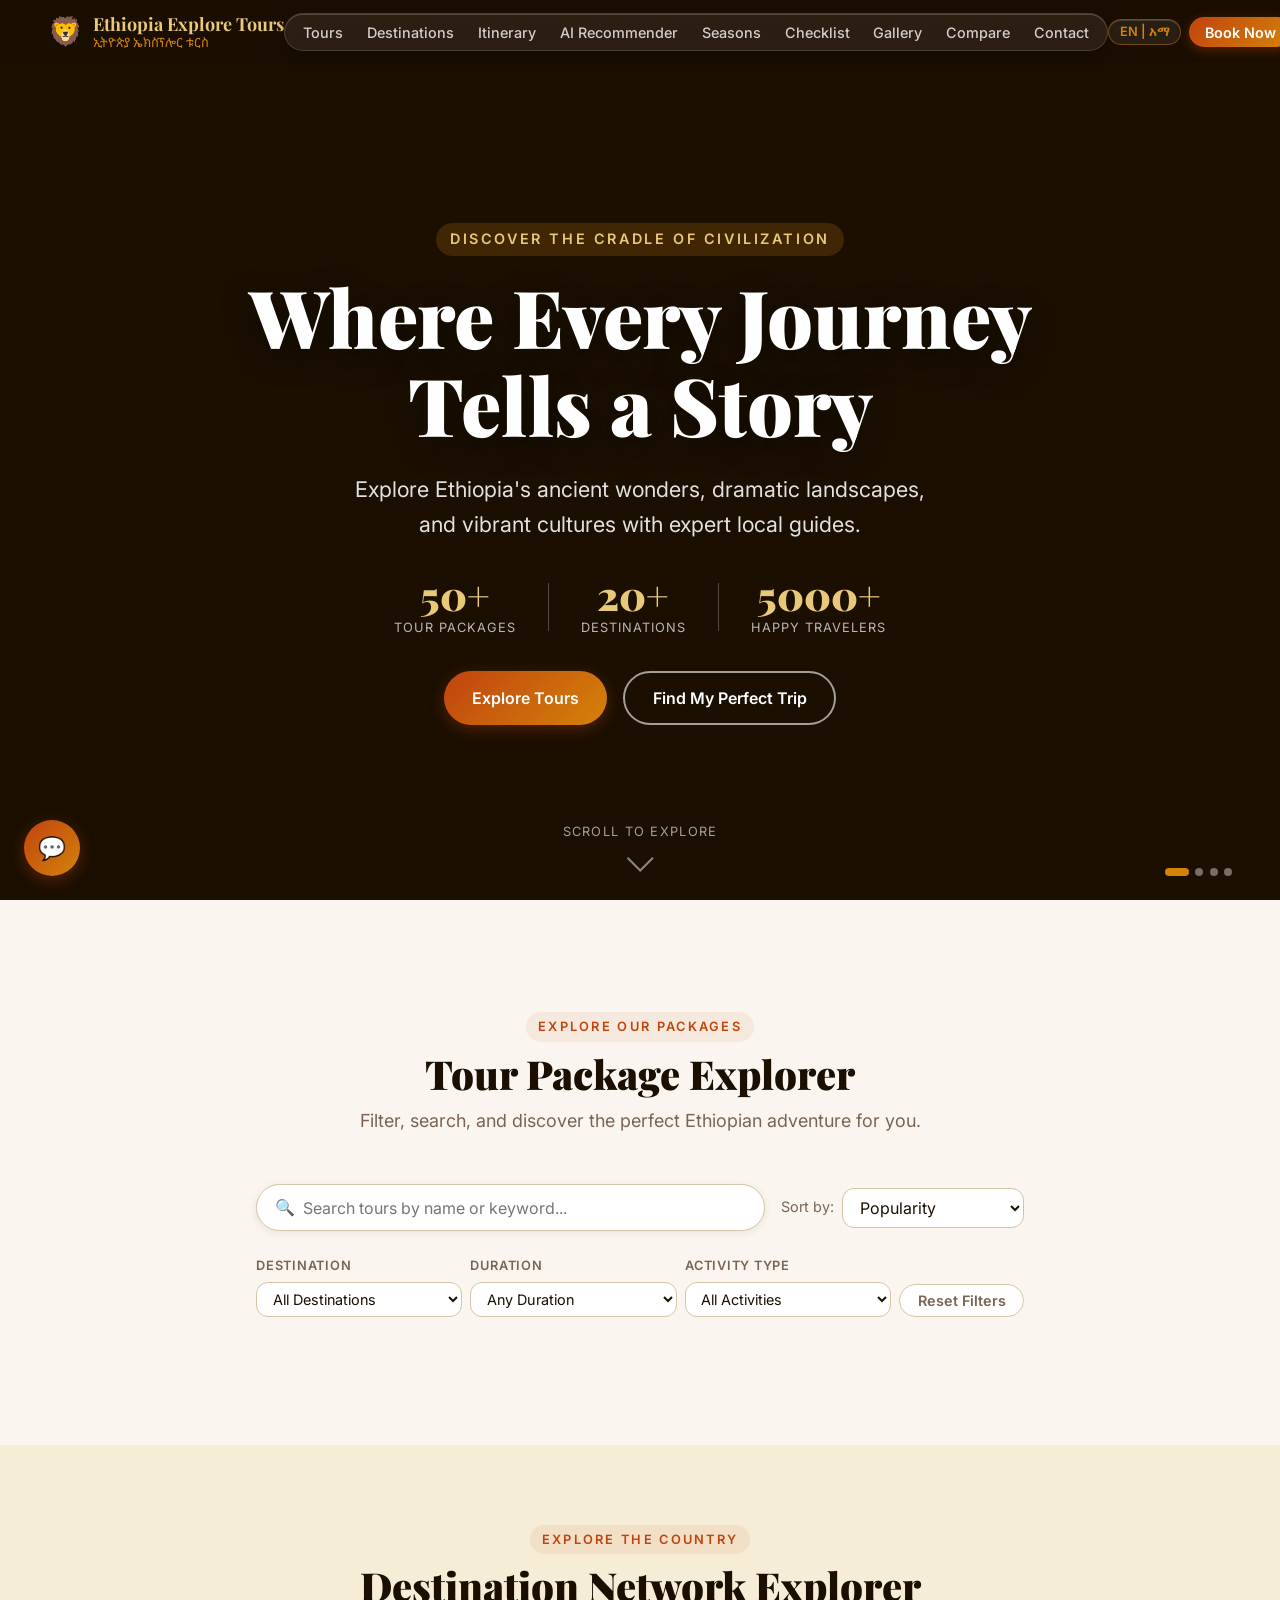
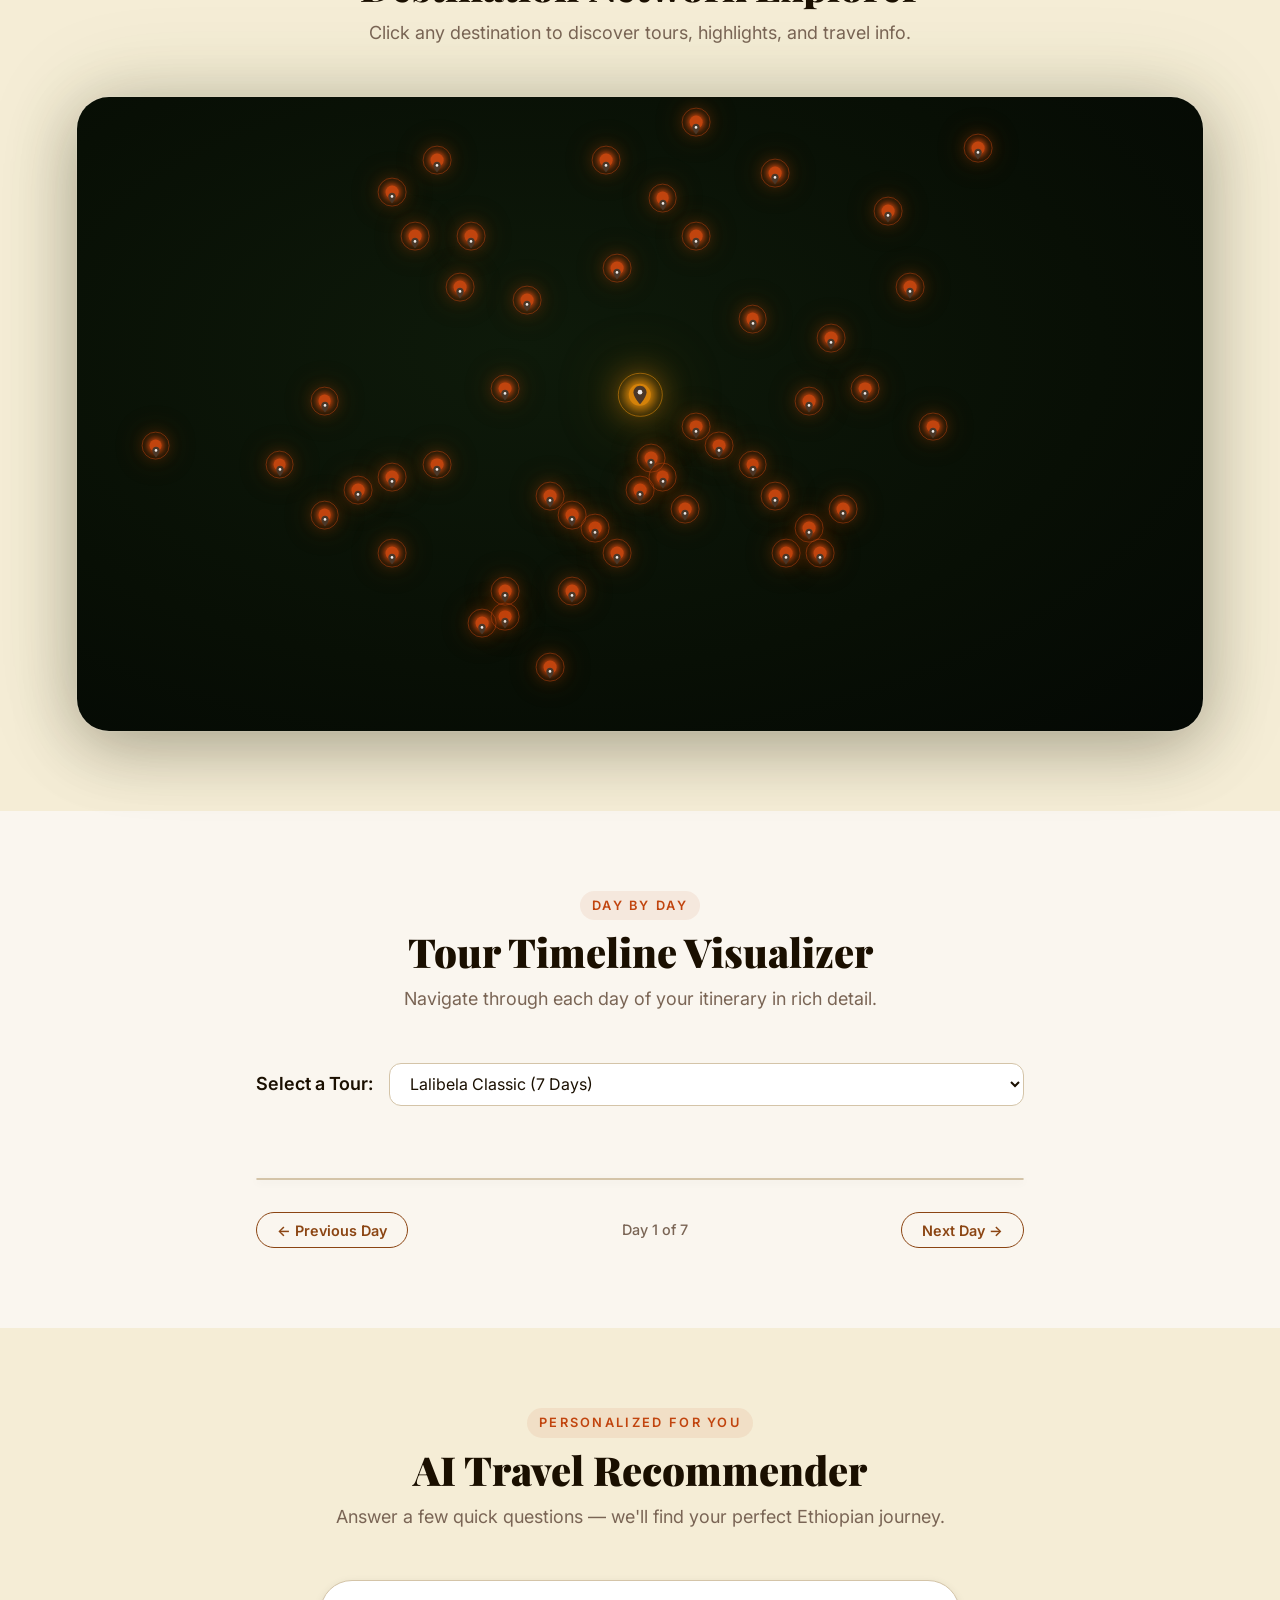
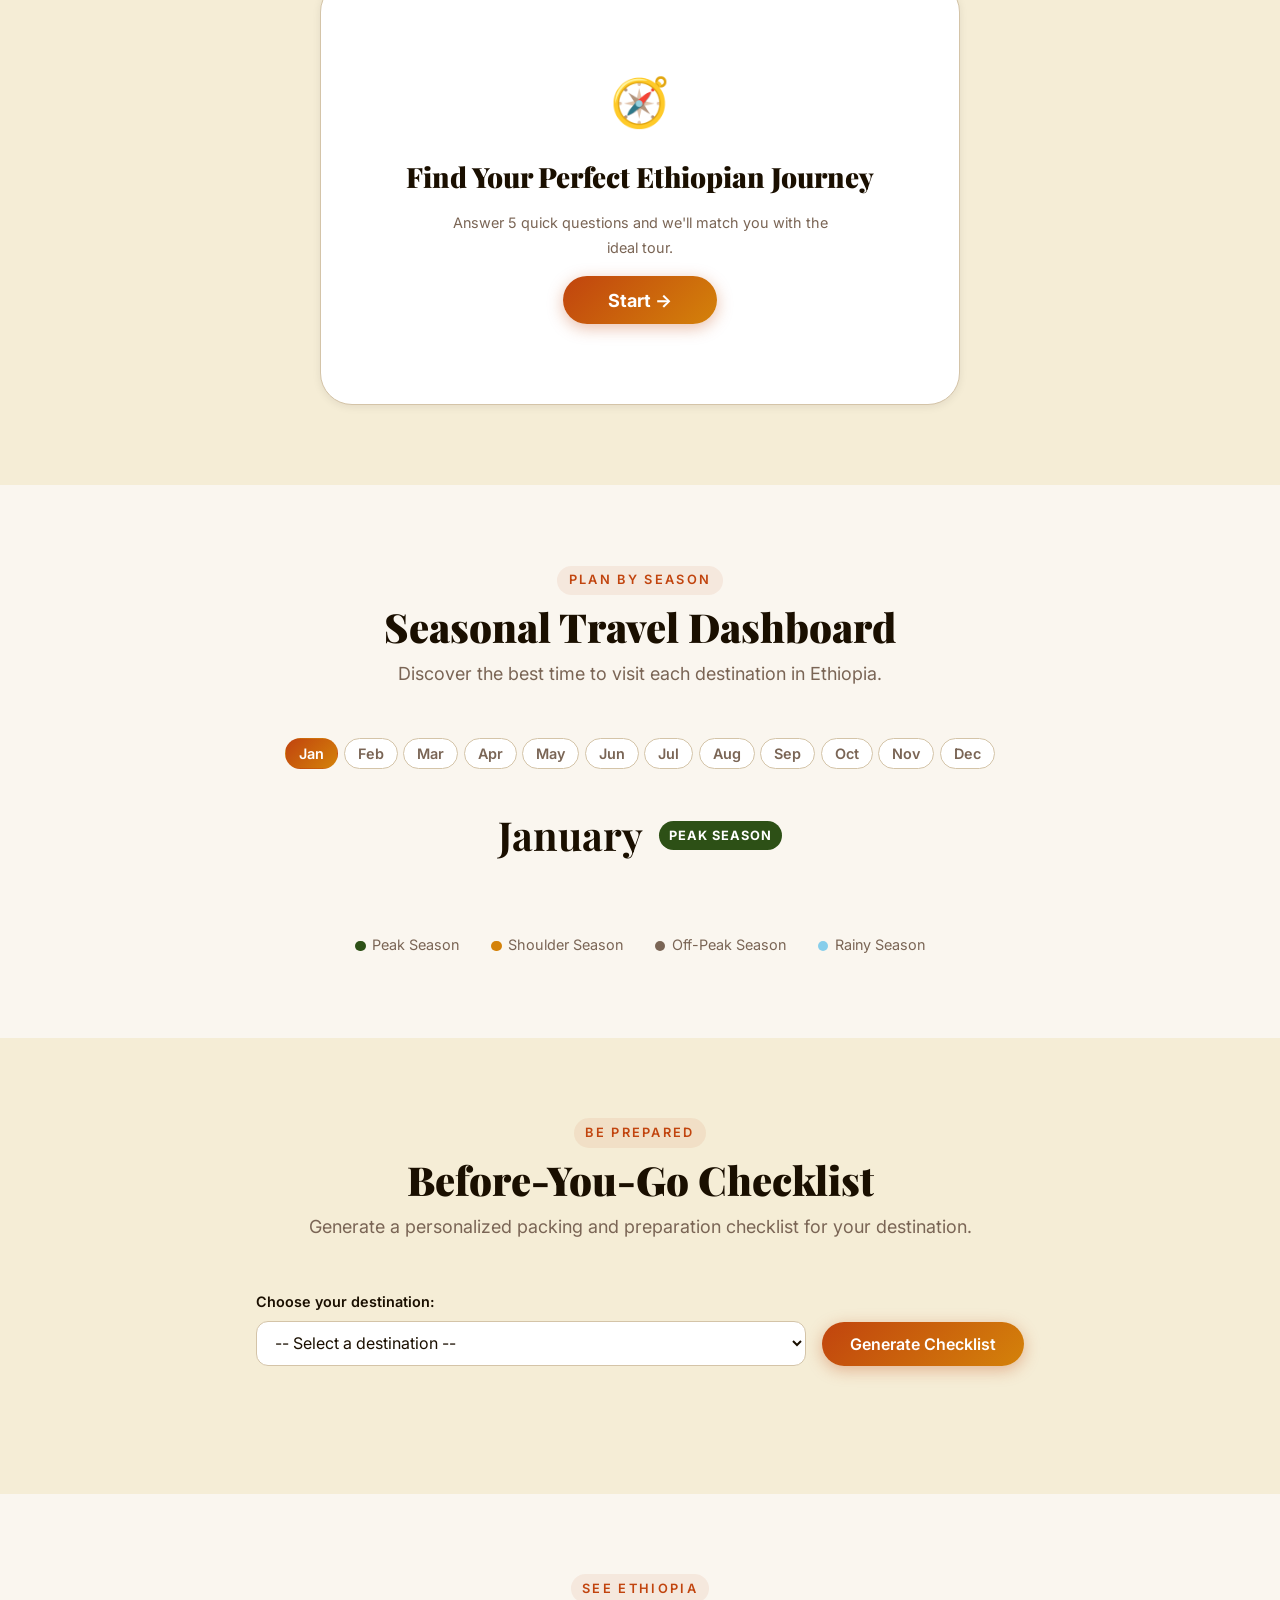
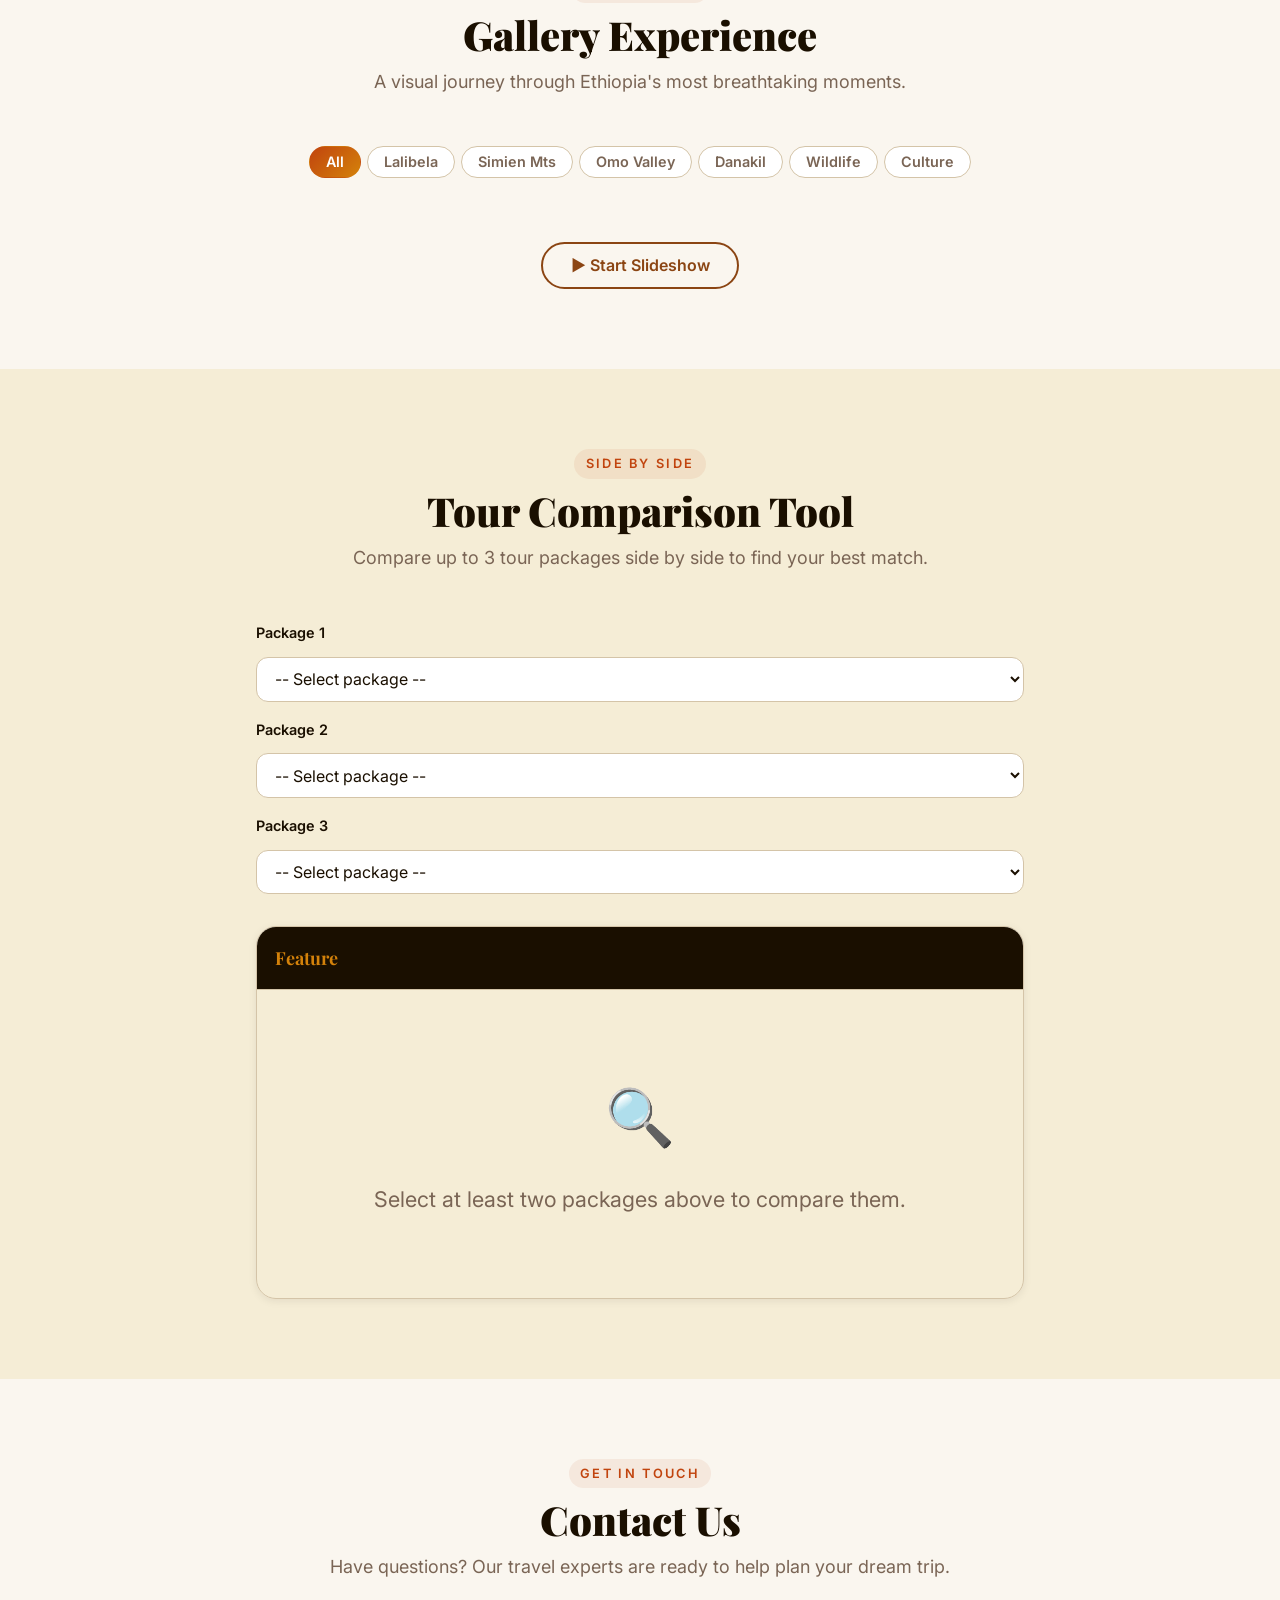
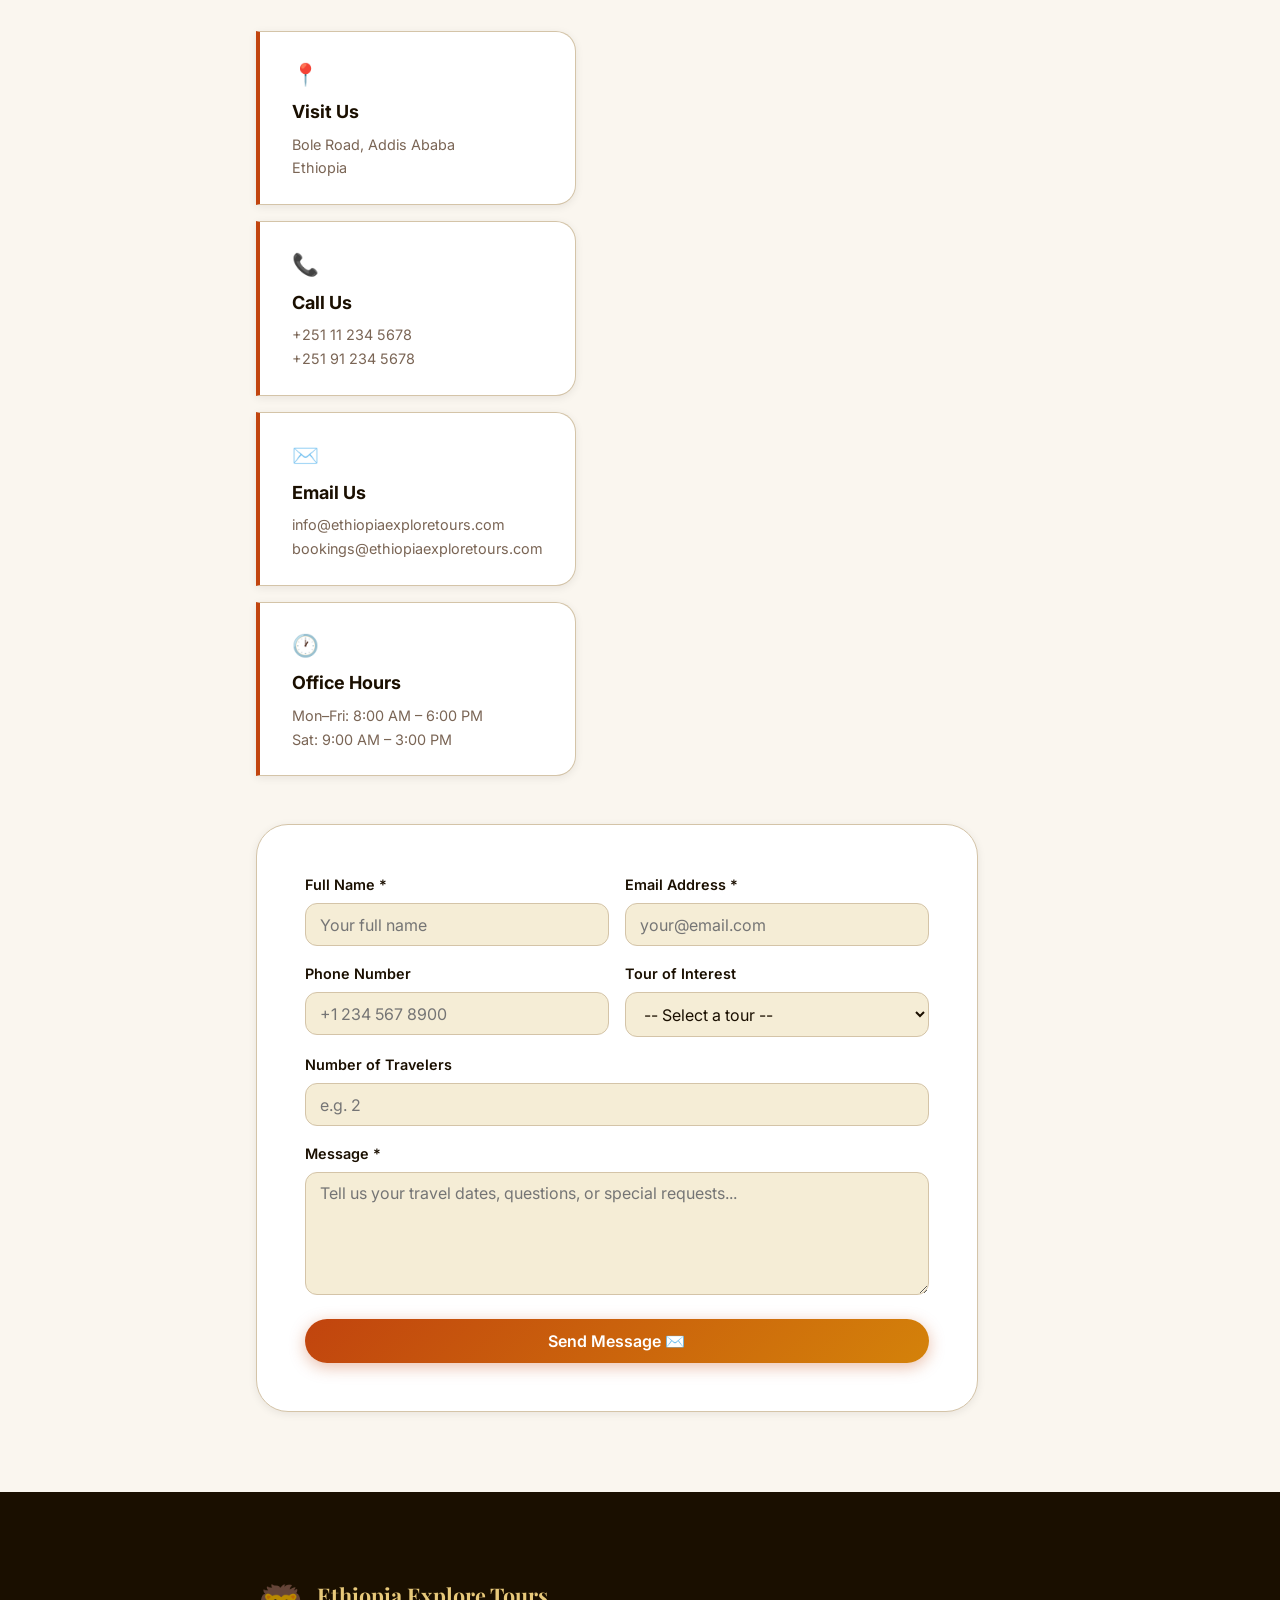
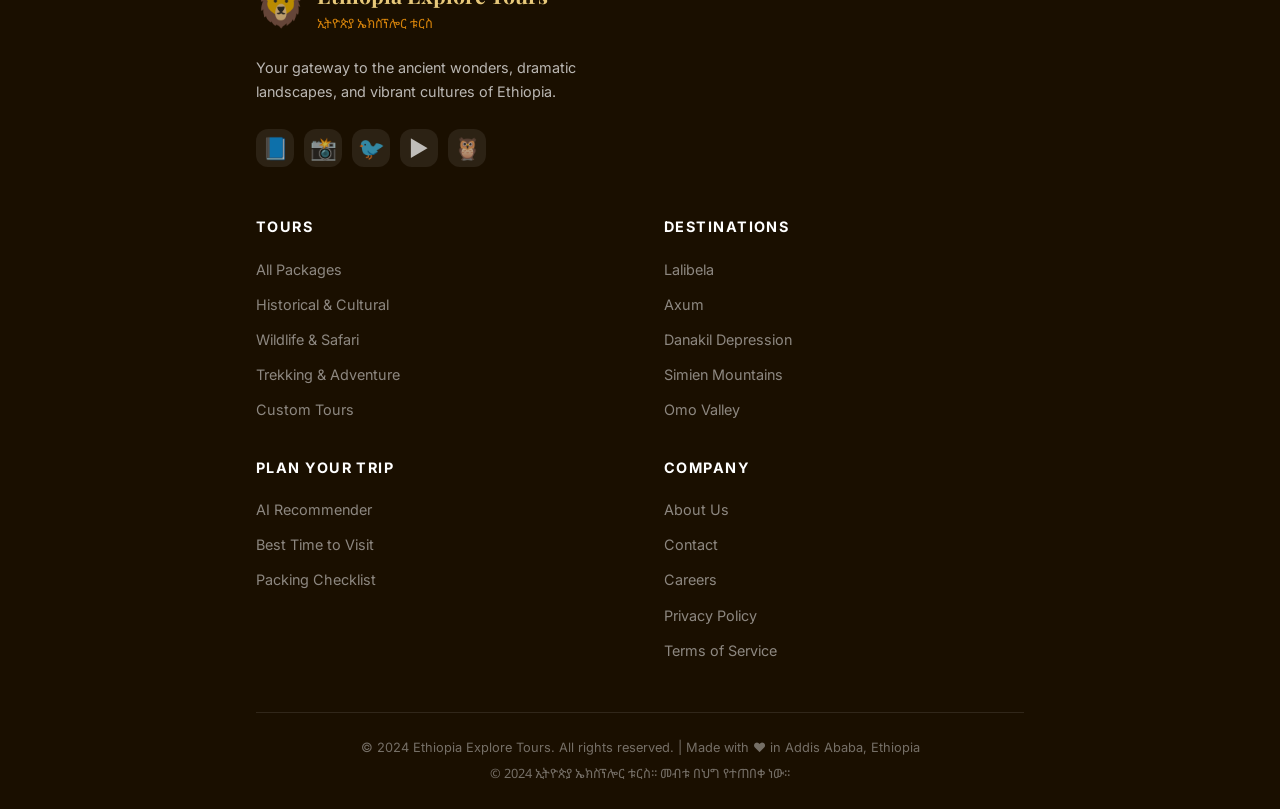
==== commit 485a231f: "Update index.html" ====
--- a/index.html
+++ b/index.html
@@ -114,9 +114,12 @@
 
     <!-- Search & Sort Bar -->
     <div class="tours-toolbar">
-      <div class="search-bar">
-        <span class="search-icon">🔍</span>
-        <input type="text" id="tourSearch" placeholder="Search tours by name or keyword..." aria-label="Search tours" />
+      <div class="search-bar-wrap">
+        <div class="search-bar">
+          <span class="search-icon">🔍</span>
+          <input type="text" id="tourSearch" placeholder="Search tours by name or keyword..." aria-label="Search tours" autocomplete="off" />
+        </div>
+        <div class="search-suggestions" id="searchSuggestions"></div>
       </div>
       <div class="sort-bar">
         <label for="tourSort">Sort by:</label>
@@ -133,16 +136,58 @@
       <div class="filter-group">
         <label for="filterDestination">Destination</label>
         <select id="filterDestination">
-          <option value="all">All Destinations</option>
-          <option value="lalibela">Lalibela</option>
-          <option value="axum">Axum</option>
-          <option value="danakil">Danakil Depression</option>
-          <option value="simien">Simien Mountains</option>
-          <option value="omo">Omo Valley</option>
-          <option value="harar">Harar</option>
-          <option value="bale">Bale Mountains</option>
-          <option value="addis">Addis Ababa</option>
-        </select>
+  <option value="all">All Destinations</option>
+  <option value="Simien Mountains">Simien Mountains</option>
+  <option value="Bale Mountains">Bale Mountains</option>
+  <option value="Blue Nile Falls">Blue Nile Falls</option>
+  <option value="Danakil Depression">Danakil Depression</option>
+  <option value="Erta Ale Volcano">Erta Ale Volcano</option>
+  <option value="Lake Tana">Lake Tana</option>
+  <option value="Sof Omar Caves">Sof Omar Caves</option>
+  <option value="Wenchi Crater Lake">Wenchi Crater Lake</option>
+  <option value="Abijatta-Shalla Lakes">Abijatta-Shalla Lakes</option>
+  <option value="Nech Sar National Park">Nech Sar National Park</option>
+  <option value="Awash National Park">Awash National Park</option>
+  <option value="Omo National Park">Omo National Park</option>
+  <option value="Mago National Park">Mago National Park</option>
+  <option value="Chebera Churchura National Park">Chebera Churchura National Park</option>
+  <option value="Gambella National Park">Gambella National Park</option>
+  <option value="Yangudi Rassa National Park">Yangudi Rassa National Park</option>
+  <option value="Kafta Sheraro National Park">Kafta Sheraro National Park</option>
+  <option value="Alatish National Park">Alatish National Park</option>
+  <option value="Gheralta Mountains">Gheralta Mountains</option>
+  <option value="Tis Issat Gorge">Tis Issat Gorge</option>
+  <option value="Blue Nile Gorge">Blue Nile Gorge</option>
+  <option value="Rift Valley Lakes">Rift Valley Lakes</option>
+  <option value="Lake Langano">Lake Langano</option>
+  <option value="Lake Ziway">Lake Ziway</option>
+  <option value="Lake Abaya">Lake Abaya</option>
+  <option value="Lake Chamo">Lake Chamo</option>
+  <option value="Lake Hawassa">Lake Hawassa</option>
+  <option value="Lake Shala">Lake Shala</option>
+  <option value="Lake Abijatta">Lake Abijatta</option>
+  <option value="Mount Chilalo">Mount Chilalo</option>
+  <option value="Mount Batu">Mount Batu</option>
+  <option value="Mount Tullu Dimtu">Mount Tullu Dimtu</option>
+  <option value="Guassa Plateau">Guassa Plateau</option>
+  <option value="Borena Plains">Borena Plains</option>
+  <option value="Babille Elephant Sanctuary">Babille Elephant Sanctuary</option>
+  <option value="Bilen Hot Springs">Bilen Hot Springs</option>
+  <option value="Fentale Crater">Fentale Crater</option>
+  <option value="Koka Reservoir">Koka Reservoir</option>
+  <option value="Lake Hayq">Lake Hayq</option>
+  <option value="Lake Ardibo">Lake Ardibo</option>
+  <option value="Mount Zuqualla">Mount Zuqualla</option>
+  <option value="Debre Libanos Gorge">Debre Libanos Gorge</option>
+  <option value="Jemma River Gorge">Jemma River Gorge</option>
+  <option value="Kundi Mountain">Kundi Mountain</option>
+  <option value="Gibe Gorge">Gibe Gorge</option>
+  <option value="Choke Mountains">Choke Mountains</option>
+  <option value="Menagesha Suba Forest">Menagesha Suba Forest</option>
+  <option value="Harenna Forest">Harenna Forest</option>
+  <option value="Kafa Biosphere Reserve">Kafa Biosphere Reserve</option>
+  <option value="Yayu Coffee Forest Biosphere">Yayu Coffee Forest Biosphere</option>
+</select>
       </div>
       <div class="filter-group">
         <label for="filterDuration">Duration</label>
@@ -176,7 +221,7 @@
     </div>
   </section>
 
-<!-- ===== SECTION 3: DESTINATION NETWORK EXPLORER ===== -->
+<!-- ===== SECTION 3: DESTINATION MAP EXPLORER ===== -->
 <section id="map">
   <div class="section-header">
     <span class="section-eyebrow">Explore the Country</span>
@@ -184,107 +229,337 @@
     <p class="section-subtitle">Click any destination to discover tours, highlights, and travel info.</p>
   </div>
 
-  <div class="network-container">
-    <!-- Canvas for connection lines -->
-    <canvas id="networkCanvas"></canvas>
-
-    <!-- Ethiopia silhouette background -->
-    <div class="network-bg-silhouette"></div>
-
-    <!-- Destination Nodes -->
-    <div class="network-nodes" id="networkNodes">
-
-      <div class="dest-node" data-destination="addis" style="left:50%;top:50%;">
-        <div class="node-ring"></div>
-        <div class="node-inner">
-          <img src="https://images.unsplash.com/photo-1580746738099-b2c6e7d7c5a5?w=120" alt="Addis Ababa" />
-        </div>
-        <span class="node-label">Addis Ababa</span>
-      </div>
-
-      <div class="dest-node" data-destination="lalibela" style="left:50%;top:8%;">
-        <div class="node-ring"></div>
-        <div class="node-inner">
-          <img src="https://images.unsplash.com/photo-1523805009345-7448845a9e53?w=120" alt="Lalibela" />
-        </div>
-        <span class="node-label">Lalibela</span>
-      </div>
-
-      <div class="dest-node" data-destination="axum" style="left:73%;top:17%;">
-        <div class="node-ring"></div>
-        <div class="node-inner">
-          <img src="https://images.unsplash.com/photo-1547471080-7cc2caa01a7e?w=120" alt="Axum" />
-        </div>
-        <span class="node-label">Axum</span>
-      </div>
-
-      <div class="dest-node" data-destination="gondar" style="left:82%;top:50%;">
-        <div class="node-ring"></div>
-        <div class="node-inner">
-          <img src="https://images.unsplash.com/photo-1580746738099-b2c6e7d7c5a5?w=120" alt="Gondar" />
-        </div>
-        <span class="node-label">Gondar</span>
-      </div>
-
-      <div class="dest-node" data-destination="simien" style="left:73%;top:83%;">
-        <div class="node-ring"></div>
-        <div class="node-inner">
-          <img src="https://images.unsplash.com/photo-1547471080-7cc2caa01a7e?w=120" alt="Simien Mountains" />
-        </div>
-        <span class="node-label">Simien Mts</span>
-      </div>
-
-      <div class="dest-node" data-destination="harar" style="left:50%;top:92%;">
-        <div class="node-ring"></div>
-        <div class="node-inner">
-          <img src="https://images.unsplash.com/photo-1523805009345-7448845a9e53?w=120" alt="Harar" />
-        </div>
-        <span class="node-label">Harar</span>
-      </div>
-
-      <div class="dest-node" data-destination="bale" style="left:27%;top:83%;">
-        <div class="node-ring"></div>
-        <div class="node-inner">
-          <img src="https://images.unsplash.com/photo-1580746738099-b2c6e7d7c5a5?w=120" alt="Bale Mountains" />
-        </div>
-        <span class="node-label">Bale Mts</span>
-      </div>
-
-      <div class="dest-node" data-destination="omo" style="left:27%;top:83%;">
-        <div class="node-ring"></div>
-        <div class="node-inner">
-          <img src="https://images.unsplash.com/photo-1523805009345-7448845a9e53?w=120" alt="Omo Valley" />
-        </div>
-        <span class="node-label">Omo Valley</span>
-      </div>
-
-    </div>
-
-    <!-- Floating Info Panel -->
-    <div class="network-info-panel" id="networkInfoPanel">
-      <div class="network-info-default" id="networkInfoDefault">
-        <div class="network-info-icon">✦</div>
-        <h3>Select a Destination</h3>
-        <p>Click any node to explore destinations, tours, and travel information.</p>
-      </div>
-      <div class="network-info-detail" id="networkInfoDetail" style="display:none;">
-        <button class="network-info-close" id="networkInfoClose">✕</button>
-        <div class="network-dest-image-wrap">
-          <img id="networkDestImage" src="" alt="" />
-          <div class="network-dest-image-overlay"></div>
-          <div class="network-dest-badges">
-            <span class="network-dest-region" id="networkDestRegion"></span>
-          </div>
-        </div>
-        <div class="network-dest-content">
-          <h3 id="networkDestName"></h3>
-          <p id="networkDestDesc"></p>
-          <div class="network-dest-stats" id="networkDestStats"></div>
-          <div class="network-dest-highlights" id="networkDestHighlights"></div>
-          <a href="#tours" class="btn-primary network-dest-cta">View Tours →</a>
-        </div>
-      </div>
-    </div>
+  <div class="map-frame" id="mapFrame">
+
+    <!-- Central dot — Addis Ababa -->
+    <div class="map-pin pin-central" data-dest="addis">
+      <div class="pin-icon pin-icon-central">
+        <svg viewBox="0 0 24 24" fill="none" xmlns="http://www.w3.org/2000/svg">
+          <path d="M12 2C8.13 2 5 5.13 5 9c0 5.25 7 13 7 13s7-7.75 7-13c0-3.87-3.13-7-7-7z" fill="currentColor"/>
+          <circle cx="12" cy="9" r="2.5" fill="white" opacity="0.9"/>
+        </svg>
+      </div>
+      <span class="pin-label">Addis Ababa</span>
+    </div>
+
+    <!-- 1. Simien Mountains — North -->
+    <div class="map-pin" data-dest="simien" style="left:47%;top:10%;">
+      <div class="pin-icon"><svg viewBox="0 0 24 24" fill="none"><path d="M12 2C8.13 2 5 5.13 5 9c0 5.25 7 13 7 13s7-7.75 7-13c0-3.87-3.13-7-7-7z" fill="currentColor"/><circle cx="12" cy="9" r="2.5" fill="white" opacity="0.9"/></svg></div>
+      <span class="pin-label">Simien Mountains</span>
+    </div>
+
+    <!-- 2. Bale Mountains — Southeast -->
+    <div class="map-pin" data-dest="bale" style="left:63%;top:72%;">
+      <div class="pin-icon"><svg viewBox="0 0 24 24" fill="none"><path d="M12 2C8.13 2 5 5.13 5 9c0 5.25 7 13 7 13s7-7.75 7-13c0-3.87-3.13-7-7-7z" fill="currentColor"/><circle cx="12" cy="9" r="2.5" fill="white" opacity="0.9"/></svg></div>
+      <span class="pin-label">Bale Mountains</span>
+    </div>
+
+    <!-- 3. Blue Nile Falls — Northwest -->
+    <div class="map-pin" data-dest="bluenilefalls" style="left:30%;top:22%;">
+      <div class="pin-icon"><svg viewBox="0 0 24 24" fill="none"><path d="M12 2C8.13 2 5 5.13 5 9c0 5.25 7 13 7 13s7-7.75 7-13c0-3.87-3.13-7-7-7z" fill="currentColor"/><circle cx="12" cy="9" r="2.5" fill="white" opacity="0.9"/></svg></div>
+      <span class="pin-label">Blue Nile Falls</span>
+    </div>
+
+    <!-- 4. Danakil Depression — Northeast -->
+    <div class="map-pin" data-dest="danakil" style="left:72%;top:18%;">
+      <div class="pin-icon"><svg viewBox="0 0 24 24" fill="none"><path d="M12 2C8.13 2 5 5.13 5 9c0 5.25 7 13 7 13s7-7.75 7-13c0-3.87-3.13-7-7-7z" fill="currentColor"/><circle cx="12" cy="9" r="2.5" fill="white" opacity="0.9"/></svg></div>
+      <span class="pin-label">Danakil Depression</span>
+    </div>
+
+    <!-- 5. Erta Ale Volcano — Far Northeast -->
+    <div class="map-pin" data-dest="ertaale" style="left:80%;top:8%;">
+      <div class="pin-icon"><svg viewBox="0 0 24 24" fill="none"><path d="M12 2C8.13 2 5 5.13 5 9c0 5.25 7 13 7 13s7-7.75 7-13c0-3.87-3.13-7-7-7z" fill="currentColor"/><circle cx="12" cy="9" r="2.5" fill="white" opacity="0.9"/></svg></div>
+      <span class="pin-label">Erta Ale Volcano</span>
+    </div>
+
+    <!-- 6. Lake Tana — Northwest -->
+    <div class="map-pin" data-dest="laketana" style="left:28%;top:15%;">
+      <div class="pin-icon"><svg viewBox="0 0 24 24" fill="none"><path d="M12 2C8.13 2 5 5.13 5 9c0 5.25 7 13 7 13s7-7.75 7-13c0-3.87-3.13-7-7-7z" fill="currentColor"/><circle cx="12" cy="9" r="2.5" fill="white" opacity="0.9"/></svg></div>
+      <span class="pin-label">Lake Tana</span>
+    </div>
+
+    <!-- 7. Sof Omar Caves — Southeast -->
+    <div class="map-pin" data-dest="sofomar" style="left:68%;top:65%;">
+      <div class="pin-icon"><svg viewBox="0 0 24 24" fill="none"><path d="M12 2C8.13 2 5 5.13 5 9c0 5.25 7 13 7 13s7-7.75 7-13c0-3.87-3.13-7-7-7z" fill="currentColor"/><circle cx="12" cy="9" r="2.5" fill="white" opacity="0.9"/></svg></div>
+      <span class="pin-label">Sof Omar Caves</span>
+    </div>
+
+    <!-- 8. Wenchi Crater Lake — West -->
+    <div class="map-pin" data-dest="wenchi" style="left:22%;top:48%;">
+      <div class="pin-icon"><svg viewBox="0 0 24 24" fill="none"><path d="M12 2C8.13 2 5 5.13 5 9c0 5.25 7 13 7 13s7-7.75 7-13c0-3.87-3.13-7-7-7z" fill="currentColor"/><circle cx="12" cy="9" r="2.5" fill="white" opacity="0.9"/></svg></div>
+      <span class="pin-label">Wenchi Crater Lake</span>
+    </div>
+
+    <!-- 9. Abijatta-Shalla Lakes — South -->
+    <div class="map-pin" data-dest="abijattashalla" style="left:46%;top:68%;">
+      <div class="pin-icon"><svg viewBox="0 0 24 24" fill="none"><path d="M12 2C8.13 2 5 5.13 5 9c0 5.25 7 13 7 13s7-7.75 7-13c0-3.87-3.13-7-7-7z" fill="currentColor"/><circle cx="12" cy="9" r="2.5" fill="white" opacity="0.9"/></svg></div>
+      <span class="pin-label">Abijatta-Shalla Lakes</span>
+    </div>
+
+    <!-- 10. Nech Sar National Park — South -->
+    <div class="map-pin" data-dest="nechsar" style="left:44%;top:78%;">
+      <div class="pin-icon"><svg viewBox="0 0 24 24" fill="none"><path d="M12 2C8.13 2 5 5.13 5 9c0 5.25 7 13 7 13s7-7.75 7-13c0-3.87-3.13-7-7-7z" fill="currentColor"/><circle cx="12" cy="9" r="2.5" fill="white" opacity="0.9"/></svg></div>
+      <span class="pin-label">Nech Sar NP</span>
+    </div>
+
+    <!-- 11. Awash National Park — East -->
+    <div class="map-pin" data-dest="awash" style="left:70%;top:46%;">
+      <div class="pin-icon"><svg viewBox="0 0 24 24" fill="none"><path d="M12 2C8.13 2 5 5.13 5 9c0 5.25 7 13 7 13s7-7.75 7-13c0-3.87-3.13-7-7-7z" fill="currentColor"/><circle cx="12" cy="9" r="2.5" fill="white" opacity="0.9"/></svg></div>
+      <span class="pin-label">Awash NP</span>
+    </div>
+
+    <!-- 12. Omo National Park — Southwest -->
+    <div class="map-pin" data-dest="omo" style="left:28%;top:72%;">
+      <div class="pin-icon"><svg viewBox="0 0 24 24" fill="none"><path d="M12 2C8.13 2 5 5.13 5 9c0 5.25 7 13 7 13s7-7.75 7-13c0-3.87-3.13-7-7-7z" fill="currentColor"/><circle cx="12" cy="9" r="2.5" fill="white" opacity="0.9"/></svg></div>
+      <span class="pin-label">Omo NP</span>
+    </div>
+
+    <!-- 13. Mago National Park — South -->
+    <div class="map-pin" data-dest="mago" style="left:38%;top:82%;">
+      <div class="pin-icon"><svg viewBox="0 0 24 24" fill="none"><path d="M12 2C8.13 2 5 5.13 5 9c0 5.25 7 13 7 13s7-7.75 7-13c0-3.87-3.13-7-7-7z" fill="currentColor"/><circle cx="12" cy="9" r="2.5" fill="white" opacity="0.9"/></svg></div>
+      <span class="pin-label">Mago NP</span>
+    </div>
+
+    <!-- 14. Chebera Churchura — Southwest -->
+    <div class="map-pin" data-dest="chebera" style="left:25%;top:62%;">
+      <div class="pin-icon"><svg viewBox="0 0 24 24" fill="none"><path d="M12 2C8.13 2 5 5.13 5 9c0 5.25 7 13 7 13s7-7.75 7-13c0-3.87-3.13-7-7-7z" fill="currentColor"/><circle cx="12" cy="9" r="2.5" fill="white" opacity="0.9"/></svg></div>
+      <span class="pin-label">Chebera Churchura</span>
+    </div>
+
+    <!-- 15. Gambella National Park — Far West -->
+    <div class="map-pin" data-dest="gambella" style="left:7%;top:55%;">
+      <div class="pin-icon"><svg viewBox="0 0 24 24" fill="none"><path d="M12 2C8.13 2 5 5.13 5 9c0 5.25 7 13 7 13s7-7.75 7-13c0-3.87-3.13-7-7-7z" fill="currentColor"/><circle cx="12" cy="9" r="2.5" fill="white" opacity="0.9"/></svg></div>
+      <span class="pin-label">Gambella NP</span>
+    </div>
+
+    <!-- 16. Yangudi Rassa NP — Northeast -->
+    <div class="map-pin" data-dest="yangudi" style="left:74%;top:30%;">
+      <div class="pin-icon"><svg viewBox="0 0 24 24" fill="none"><path d="M12 2C8.13 2 5 5.13 5 9c0 5.25 7 13 7 13s7-7.75 7-13c0-3.87-3.13-7-7-7z" fill="currentColor"/><circle cx="12" cy="9" r="2.5" fill="white" opacity="0.9"/></svg></div>
+      <span class="pin-label">Yangudi Rassa NP</span>
+    </div>
+
+    <!-- 17. Kafta Sheraro NP — Far North -->
+    <div class="map-pin" data-dest="kafta" style="left:55%;top:4%;">
+      <div class="pin-icon"><svg viewBox="0 0 24 24" fill="none"><path d="M12 2C8.13 2 5 5.13 5 9c0 5.25 7 13 7 13s7-7.75 7-13c0-3.87-3.13-7-7-7z" fill="currentColor"/><circle cx="12" cy="9" r="2.5" fill="white" opacity="0.9"/></svg></div>
+      <span class="pin-label">Kafta Sheraro NP</span>
+    </div>
+
+    <!-- 18. Alatish NP — Northwest -->
+    <div class="map-pin" data-dest="alatish" style="left:32%;top:10%;">
+      <div class="pin-icon"><svg viewBox="0 0 24 24" fill="none"><path d="M12 2C8.13 2 5 5.13 5 9c0 5.25 7 13 7 13s7-7.75 7-13c0-3.87-3.13-7-7-7z" fill="currentColor"/><circle cx="12" cy="9" r="2.5" fill="white" opacity="0.9"/></svg></div>
+      <span class="pin-label">Alatish NP</span>
+    </div>
+
+    <!-- 19. Gheralta Mountains — North-Northeast -->
+    <div class="map-pin" data-dest="gheralta" style="left:62%;top:12%;">
+      <div class="pin-icon"><svg viewBox="0 0 24 24" fill="none"><path d="M12 2C8.13 2 5 5.13 5 9c0 5.25 7 13 7 13s7-7.75 7-13c0-3.87-3.13-7-7-7z" fill="currentColor"/><circle cx="12" cy="9" r="2.5" fill="white" opacity="0.9"/></svg></div>
+      <span class="pin-label">Gheralta Mountains</span>
+    </div>
+
+    <!-- 20. Blue Nile Gorge — Northwest -->
+    <div class="map-pin" data-dest="bluenilegorge" style="left:34%;top:30%;">
+      <div class="pin-icon"><svg viewBox="0 0 24 24" fill="none"><path d="M12 2C8.13 2 5 5.13 5 9c0 5.25 7 13 7 13s7-7.75 7-13c0-3.87-3.13-7-7-7z" fill="currentColor"/><circle cx="12" cy="9" r="2.5" fill="white" opacity="0.9"/></svg></div>
+      <span class="pin-label">Blue Nile Gorge</span>
+    </div>
+
+    <!-- 21. Rift Valley Lakes Region — South -->
+    <div class="map-pin" data-dest="riftvalley" style="left:50%;top:62%;">
+      <div class="pin-icon"><svg viewBox="0 0 24 24" fill="none"><path d="M12 2C8.13 2 5 5.13 5 9c0 5.25 7 13 7 13s7-7.75 7-13c0-3.87-3.13-7-7-7z" fill="currentColor"/><circle cx="12" cy="9" r="2.5" fill="white" opacity="0.9"/></svg></div>
+      <span class="pin-label">Rift Valley Lakes</span>
+    </div>
+
+    <!-- 22. Lake Langano — South -->
+    <div class="map-pin" data-dest="lakelangano" style="left:54%;top:65%;">
+      <div class="pin-icon"><svg viewBox="0 0 24 24" fill="none"><path d="M12 2C8.13 2 5 5.13 5 9c0 5.25 7 13 7 13s7-7.75 7-13c0-3.87-3.13-7-7-7z" fill="currentColor"/><circle cx="12" cy="9" r="2.5" fill="white" opacity="0.9"/></svg></div>
+      <span class="pin-label">Lake Langano</span>
+    </div>
+
+    <!-- 23. Lake Ziway — South -->
+    <div class="map-pin" data-dest="lakeziway" style="left:52%;top:60%;">
+      <div class="pin-icon"><svg viewBox="0 0 24 24" fill="none"><path d="M12 2C8.13 2 5 5.13 5 9c0 5.25 7 13 7 13s7-7.75 7-13c0-3.87-3.13-7-7-7z" fill="currentColor"/><circle cx="12" cy="9" r="2.5" fill="white" opacity="0.9"/></svg></div>
+      <span class="pin-label">Lake Ziway</span>
+    </div>
+
+    <!-- 24. Lake Abaya — South-Southwest -->
+    <div class="map-pin" data-dest="lakeabaya" style="left:38%;top:78%;">
+      <div class="pin-icon"><svg viewBox="0 0 24 24" fill="none"><path d="M12 2C8.13 2 5 5.13 5 9c0 5.25 7 13 7 13s7-7.75 7-13c0-3.87-3.13-7-7-7z" fill="currentColor"/><circle cx="12" cy="9" r="2.5" fill="white" opacity="0.9"/></svg></div>
+      <span class="pin-label">Lake Abaya</span>
+    </div>
+
+    <!-- 25. Lake Chamo — South-Southwest -->
+    <div class="map-pin" data-dest="lakechamo" style="left:36%;top:83%;">
+      <div class="pin-icon"><svg viewBox="0 0 24 24" fill="none"><path d="M12 2C8.13 2 5 5.13 5 9c0 5.25 7 13 7 13s7-7.75 7-13c0-3.87-3.13-7-7-7z" fill="currentColor"/><circle cx="12" cy="9" r="2.5" fill="white" opacity="0.9"/></svg></div>
+      <span class="pin-label">Lake Chamo</span>
+    </div>
+
+    <!-- 26. Lake Hawassa — South -->
+    <div class="map-pin" data-dest="hawassa" style="left:48%;top:72%;">
+      <div class="pin-icon"><svg viewBox="0 0 24 24" fill="none"><path d="M12 2C8.13 2 5 5.13 5 9c0 5.25 7 13 7 13s7-7.75 7-13c0-3.87-3.13-7-7-7z" fill="currentColor"/><circle cx="12" cy="9" r="2.5" fill="white" opacity="0.9"/></svg></div>
+      <span class="pin-label">Lake Hawassa</span>
+    </div>
+
+    <!-- 27. Lake Shala — South -->
+    <div class="map-pin" data-dest="lakeshala" style="left:44%;top:66%;">
+      <div class="pin-icon"><svg viewBox="0 0 24 24" fill="none"><path d="M12 2C8.13 2 5 5.13 5 9c0 5.25 7 13 7 13s7-7.75 7-13c0-3.87-3.13-7-7-7z" fill="currentColor"/><circle cx="12" cy="9" r="2.5" fill="white" opacity="0.9"/></svg></div>
+      <span class="pin-label">Lake Shala</span>
+    </div>
+
+    <!-- 28. Lake Abijatta — South -->
+    <div class="map-pin" data-dest="lakeabijatta" style="left:42%;top:63%;">
+      <div class="pin-icon"><svg viewBox="0 0 24 24" fill="none"><path d="M12 2C8.13 2 5 5.13 5 9c0 5.25 7 13 7 13s7-7.75 7-13c0-3.87-3.13-7-7-7z" fill="currentColor"/><circle cx="12" cy="9" r="2.5" fill="white" opacity="0.9"/></svg></div>
+      <span class="pin-label">Lake Abijatta</span>
+    </div>
+
+    <!-- 29. Mount Chilalo — Southeast -->
+    <div class="map-pin" data-dest="chilalo" style="left:60%;top:58%;">
+      <div class="pin-icon"><svg viewBox="0 0 24 24" fill="none"><path d="M12 2C8.13 2 5 5.13 5 9c0 5.25 7 13 7 13s7-7.75 7-13c0-3.87-3.13-7-7-7z" fill="currentColor"/><circle cx="12" cy="9" r="2.5" fill="white" opacity="0.9"/></svg></div>
+      <span class="pin-label">Mount Chilalo</span>
+    </div>
+
+    <!-- 30. Mount Batu — Southeast -->
+    <div class="map-pin" data-dest="mountbatu" style="left:62%;top:63%;">
+      <div class="pin-icon"><svg viewBox="0 0 24 24" fill="none"><path d="M12 2C8.13 2 5 5.13 5 9c0 5.25 7 13 7 13s7-7.75 7-13c0-3.87-3.13-7-7-7z" fill="currentColor"/><circle cx="12" cy="9" r="2.5" fill="white" opacity="0.9"/></svg></div>
+      <span class="pin-label">Mount Batu</span>
+    </div>
+
+    <!-- 31. Mount Tullu Dimtu — Southeast -->
+    <div class="map-pin" data-dest="tulludimtu" style="left:65%;top:68%;">
+      <div class="pin-icon"><svg viewBox="0 0 24 24" fill="none"><path d="M12 2C8.13 2 5 5.13 5 9c0 5.25 7 13 7 13s7-7.75 7-13c0-3.87-3.13-7-7-7z" fill="currentColor"/><circle cx="12" cy="9" r="2.5" fill="white" opacity="0.9"/></svg></div>
+      <span class="pin-label">Mt. Tullu Dimtu</span>
+    </div>
+
+    <!-- 32. Guassa Plateau — Northeast -->
+    <div class="map-pin" data-dest="guassa" style="left:60%;top:35%;">
+      <div class="pin-icon"><svg viewBox="0 0 24 24" fill="none"><path d="M12 2C8.13 2 5 5.13 5 9c0 5.25 7 13 7 13s7-7.75 7-13c0-3.87-3.13-7-7-7z" fill="currentColor"/><circle cx="12" cy="9" r="2.5" fill="white" opacity="0.9"/></svg></div>
+      <span class="pin-label">Guassa Plateau</span>
+    </div>
+
+    <!-- 33. Borena Plains — Far South -->
+    <div class="map-pin" data-dest="borena" style="left:42%;top:90%;">
+      <div class="pin-icon"><svg viewBox="0 0 24 24" fill="none"><path d="M12 2C8.13 2 5 5.13 5 9c0 5.25 7 13 7 13s7-7.75 7-13c0-3.87-3.13-7-7-7z" fill="currentColor"/><circle cx="12" cy="9" r="2.5" fill="white" opacity="0.9"/></svg></div>
+      <span class="pin-label">Borena Plains</span>
+    </div>
+
+    <!-- 34. Babille Elephant Sanctuary — East -->
+    <div class="map-pin" data-dest="babille" style="left:76%;top:52%;">
+      <div class="pin-icon"><svg viewBox="0 0 24 24" fill="none"><path d="M12 2C8.13 2 5 5.13 5 9c0 5.25 7 13 7 13s7-7.75 7-13c0-3.87-3.13-7-7-7z" fill="currentColor"/><circle cx="12" cy="9" r="2.5" fill="white" opacity="0.9"/></svg></div>
+      <span class="pin-label">Babille Elephant</span>
+    </div>
+
+    <!-- 35. Bilen Hot Springs — Northeast -->
+    <div class="map-pin" data-dest="bilen" style="left:67%;top:38%;">
+      <div class="pin-icon"><svg viewBox="0 0 24 24" fill="none"><path d="M12 2C8.13 2 5 5.13 5 9c0 5.25 7 13 7 13s7-7.75 7-13c0-3.87-3.13-7-7-7z" fill="currentColor"/><circle cx="12" cy="9" r="2.5" fill="white" opacity="0.9"/></svg></div>
+      <span class="pin-label">Bilen Hot Springs</span>
+    </div>
+
+    <!-- 36. Mount Fentale Crater — East -->
+    <div class="map-pin" data-dest="fentale" style="left:65%;top:48%;">
+      <div class="pin-icon"><svg viewBox="0 0 24 24" fill="none"><path d="M12 2C8.13 2 5 5.13 5 9c0 5.25 7 13 7 13s7-7.75 7-13c0-3.87-3.13-7-7-7z" fill="currentColor"/><circle cx="12" cy="9" r="2.5" fill="white" opacity="0.9"/></svg></div>
+      <span class="pin-label">Mt. Fentale Crater</span>
+    </div>
+
+    <!-- 37. Koka Reservoir — Southeast -->
+    <div class="map-pin" data-dest="koka" style="left:57%;top:55%;">
+      <div class="pin-icon"><svg viewBox="0 0 24 24" fill="none"><path d="M12 2C8.13 2 5 5.13 5 9c0 5.25 7 13 7 13s7-7.75 7-13c0-3.87-3.13-7-7-7z" fill="currentColor"/><circle cx="12" cy="9" r="2.5" fill="white" opacity="0.9"/></svg></div>
+      <span class="pin-label">Koka Reservoir</span>
+    </div>
+
+    <!-- 38. Lake Hayq — North -->
+    <div class="map-pin" data-dest="lakehayq" style="left:55%;top:22%;">
+      <div class="pin-icon"><svg viewBox="0 0 24 24" fill="none"><path d="M12 2C8.13 2 5 5.13 5 9c0 5.25 7 13 7 13s7-7.75 7-13c0-3.87-3.13-7-7-7z" fill="currentColor"/><circle cx="12" cy="9" r="2.5" fill="white" opacity="0.9"/></svg></div>
+      <span class="pin-label">Lake Hayq</span>
+    </div>
+
+    <!-- 39. Lake Ardibo — North -->
+    <div class="map-pin" data-dest="lakeardibo" style="left:52%;top:16%;">
+      <div class="pin-icon"><svg viewBox="0 0 24 24" fill="none"><path d="M12 2C8.13 2 5 5.13 5 9c0 5.25 7 13 7 13s7-7.75 7-13c0-3.87-3.13-7-7-7z" fill="currentColor"/><circle cx="12" cy="9" r="2.5" fill="white" opacity="0.9"/></svg></div>
+      <span class="pin-label">Lake Ardibo</span>
+    </div>
+
+    <!-- 40. Mount Zuqualla — South -->
+    <div class="map-pin" data-dest="zuqualla" style="left:51%;top:57%;">
+      <div class="pin-icon"><svg viewBox="0 0 24 24" fill="none"><path d="M12 2C8.13 2 5 5.13 5 9c0 5.25 7 13 7 13s7-7.75 7-13c0-3.87-3.13-7-7-7z" fill="currentColor"/><circle cx="12" cy="9" r="2.5" fill="white" opacity="0.9"/></svg></div>
+      <span class="pin-label">Mt. Zuqualla</span>
+    </div>
+
+    <!-- 41. Debre Libanos Gorge — North-Northwest -->
+    <div class="map-pin" data-dest="debrelibanos" style="left:40%;top:32%;">
+      <div class="pin-icon"><svg viewBox="0 0 24 24" fill="none"><path d="M12 2C8.13 2 5 5.13 5 9c0 5.25 7 13 7 13s7-7.75 7-13c0-3.87-3.13-7-7-7z" fill="currentColor"/><circle cx="12" cy="9" r="2.5" fill="white" opacity="0.9"/></svg></div>
+      <span class="pin-label">Debre Libanos</span>
+    </div>
+
+    <!-- 42. Jemma River Gorge — North -->
+    <div class="map-pin" data-dest="jemmagorge" style="left:48%;top:27%;">
+      <div class="pin-icon"><svg viewBox="0 0 24 24" fill="none"><path d="M12 2C8.13 2 5 5.13 5 9c0 5.25 7 13 7 13s7-7.75 7-13c0-3.87-3.13-7-7-7z" fill="currentColor"/><circle cx="12" cy="9" r="2.5" fill="white" opacity="0.9"/></svg></div>
+      <span class="pin-label">Jemma River Gorge</span>
+    </div>
+
+    <!-- 43. Kundi Mountain — Southwest -->
+    <div class="map-pin" data-dest="kundi" style="left:28%;top:60%;">
+      <div class="pin-icon"><svg viewBox="0 0 24 24" fill="none"><path d="M12 2C8.13 2 5 5.13 5 9c0 5.25 7 13 7 13s7-7.75 7-13c0-3.87-3.13-7-7-7z" fill="currentColor"/><circle cx="12" cy="9" r="2.5" fill="white" opacity="0.9"/></svg></div>
+      <span class="pin-label">Kundi Mountain</span>
+    </div>
+
+    <!-- 44. Gibe Gorge — Southwest -->
+    <div class="map-pin" data-dest="gibegorge" style="left:32%;top:58%;">
+      <div class="pin-icon"><svg viewBox="0 0 24 24" fill="none"><path d="M12 2C8.13 2 5 5.13 5 9c0 5.25 7 13 7 13s7-7.75 7-13c0-3.87-3.13-7-7-7z" fill="currentColor"/><circle cx="12" cy="9" r="2.5" fill="white" opacity="0.9"/></svg></div>
+      <span class="pin-label">Gibe Gorge</span>
+    </div>
+
+    <!-- 45. Choke Mountains — Northwest -->
+    <div class="map-pin" data-dest="choke" style="left:35%;top:22%;">
+      <div class="pin-icon"><svg viewBox="0 0 24 24" fill="none"><path d="M12 2C8.13 2 5 5.13 5 9c0 5.25 7 13 7 13s7-7.75 7-13c0-3.87-3.13-7-7-7z" fill="currentColor"/><circle cx="12" cy="9" r="2.5" fill="white" opacity="0.9"/></svg></div>
+      <span class="pin-label">Choke Mountains</span>
+    </div>
+
+    <!-- 46. Menagesha Suba Forest — West -->
+    <div class="map-pin" data-dest="menagesha" style="left:38%;top:46%;">
+      <div class="pin-icon"><svg viewBox="0 0 24 24" fill="none"><path d="M12 2C8.13 2 5 5.13 5 9c0 5.25 7 13 7 13s7-7.75 7-13c0-3.87-3.13-7-7-7z" fill="currentColor"/><circle cx="12" cy="9" r="2.5" fill="white" opacity="0.9"/></svg></div>
+      <span class="pin-label">Menagesha Forest</span>
+    </div>
+
+    <!-- 47. Harenna Forest — Southeast -->
+    <div class="map-pin" data-dest="harenna" style="left:66%;top:72%;">
+      <div class="pin-icon"><svg viewBox="0 0 24 24" fill="none"><path d="M12 2C8.13 2 5 5.13 5 9c0 5.25 7 13 7 13s7-7.75 7-13c0-3.87-3.13-7-7-7z" fill="currentColor"/><circle cx="12" cy="9" r="2.5" fill="white" opacity="0.9"/></svg></div>
+      <span class="pin-label">Harenna Forest</span>
+    </div>
+
+    <!-- 48. Kafa Biosphere Reserve — Southwest -->
+    <div class="map-pin" data-dest="kafa" style="left:22%;top:66%;">
+      <div class="pin-icon"><svg viewBox="0 0 24 24" fill="none"><path d="M12 2C8.13 2 5 5.13 5 9c0 5.25 7 13 7 13s7-7.75 7-13c0-3.87-3.13-7-7-7z" fill="currentColor"/><circle cx="12" cy="9" r="2.5" fill="white" opacity="0.9"/></svg></div>
+      <span class="pin-label">Kafa Biosphere</span>
+    </div>
+
+    <!-- 49. Yayu Coffee Forest — Southwest -->
+    <div class="map-pin" data-dest="yayu" style="left:18%;top:58%;">
+      <div class="pin-icon"><svg viewBox="0 0 24 24" fill="none"><path d="M12 2C8.13 2 5 5.13 5 9c0 5.25 7 13 7 13s7-7.75 7-13c0-3.87-3.13-7-7-7z" fill="currentColor"/><circle cx="12" cy="9" r="2.5" fill="white" opacity="0.9"/></svg></div>
+      <span class="pin-label">Yayu Coffee Forest</span>
+    </div>
+
+    <!-- 50. Bishoftu Crater Lakes — Southeast -->
+    <div class="map-pin" data-dest="bishoftu" style="left:55%;top:52%;">
+      <div class="pin-icon"><svg viewBox="0 0 24 24" fill="none"><path d="M12 2C8.13 2 5 5.13 5 9c0 5.25 7 13 7 13s7-7.75 7-13c0-3.87-3.13-7-7-7z" fill="currentColor"/><circle cx="12" cy="9" r="2.5" fill="white" opacity="0.9"/></svg></div>
+      <span class="pin-label">Bishoftu Crater Lakes</span>
+    </div>
+
+    <!-- Popup -->
+    <div class="map-popup" id="mapPopup">
+      <button class="map-popup-close" id="mapPopupClose">✕</button>
+      <div class="map-popup-img-wrap">
+        <img id="mapPopupImg" src="" alt="" />
+      </div>
+      <div class="map-popup-body">
+        <span class="map-popup-region" id="mapPopupRegion"></span>
+        <h3 class="map-popup-name" id="mapPopupName"></h3>
+        <p class="map-popup-desc" id="mapPopupDesc"></p>
+        <div class="map-popup-highlights" id="mapPopupHighlights"></div>
+        <div class="map-popup-meta" id="mapPopupMeta"></div>
+        <a href="#tours" class="btn-primary map-popup-cta">View Tours →</a>
+      </div>
+    </div>
+
+    <!-- Overlay backdrop -->
+    <div class="map-popup-backdrop" id="mapPopupBackdrop"></div>
 
   </div>
 </section>
@@ -734,4 +1009,4 @@
    <script src="customer-support.js"></script>
   <script src="main.js"></script>
 </body>
-</html>+</html>
--- a/style.css
+++ b/style.css
@@ -489,6 +489,51 @@
 .search-bar:focus-within { border-color: var(--clr-terracotta); box-shadow: 0 0 0 0.18rem rgba(193,68,14,.15); }
 .search-bar input { flex: 1; border: none; outline: none; background: transparent; color: var(--clr-dark); }
 .search-icon { flex-shrink: 0; }
+.search-bar-wrap {
+  flex: 1;
+  min-width: 14rem;
+  position: relative;
+}
+.search-bar-wrap .search-bar {
+  min-width: unset;
+  width: 100%;
+}
+.search-suggestions {
+  display: none;
+  position: absolute;
+  top: calc(100% + 0.4rem);
+  left: 0; right: 0;
+  background: var(--clr-white);
+  border: 0.08rem solid var(--clr-border);
+  border-radius: var(--r-md);
+  box-shadow: var(--shadow-md);
+  z-index: 200;
+  overflow: hidden;
+}
+.search-suggestions.open { display: block; }
+.suggestion-item {
+  display: flex;
+  align-items: center;
+  gap: 0.6em;
+  padding: 0.6em 1.1em;
+  font-size: var(--fs-sm);
+  color: var(--clr-mid);
+  cursor: pointer;
+  transition: background var(--tr-fast);
+}
+.suggestion-item:hover,
+.suggestion-item.active { background: var(--clr-sand); color: var(--clr-dark); }
+.suggestion-item mark {
+  background: none;
+  color: var(--clr-terracotta);
+  font-weight: 700;
+}
+.suggestion-item .suggestion-badge {
+  margin-left: auto;
+  font-size: var(--fs-xs);
+  color: var(--clr-muted);
+  white-space: nowrap;
+}
 
 .sort-bar {
   display: flex;
@@ -919,6 +964,278 @@
   color: var(--clr-muted);
   font-style: italic;
 }
+
+/* ── MAP FRAME — dark canvas ── */
+.map-frame {
+  position: relative;
+  width: 100%;
+  max-width: 80rem;
+  margin: 0 auto;
+  aspect-ratio: 16 / 9;
+  background: radial-gradient(ellipse at 40% 40%, #0e1a0a 0%, #080f05 60%, #040804 100%);
+  border-radius: var(--r-xl);
+  overflow: hidden;
+  box-shadow: 0 0 0 0.08rem rgba(255,255,255,.07), var(--shadow-xl), 0 0 6rem rgba(45,80,22,.15);
+}
+
+/* ── MAP PIN — base ── */
+.map-pin {
+  position: absolute;
+  transform: translate(-50%, -50%);
+  display: flex;
+  flex-direction: column;
+  align-items: center;
+  cursor: pointer;
+  z-index: 2;
+  transition: transform 0.3s cubic-bezier(.34,1.56,.64,1);
+}
+.map-pin:hover {
+  transform: translate(-50%, -50%) scale(1.35);
+  z-index: 10;
+}
+
+/* ── PIN ICON — small glowing dot ── */
+.pin-icon {
+  width: 0.8rem;
+  height: 0.8rem;
+  border-radius: 50%;
+  background: var(--clr-terracotta);
+  box-shadow:
+    0 0 0.35rem 0.1rem rgba(193,68,14,.9),
+    0 0 0.9rem 0.3rem rgba(193,68,14,.45),
+    0 0 2rem 0.5rem rgba(193,68,14,.2);
+  position: relative;
+  transition: background 0.25s ease, box-shadow 0.25s ease;
+}
+.map-pin:hover .pin-icon,
+.map-pin.active .pin-icon {
+  background: var(--clr-savanna);
+  box-shadow:
+    0 0 0.45rem 0.15rem rgba(232,201,122,1),
+    0 0 1.2rem 0.4rem rgba(232,201,122,.6),
+    0 0 2.8rem 0.7rem rgba(232,201,122,.25);
+}
+
+/* Pulse ring around each dot */
+.pin-icon::after {
+  content: '';
+  position: absolute;
+  inset: -0.5rem;
+  border-radius: 50%;
+  border: 0.07rem solid rgba(193,68,14,.5);
+  animation: pinPulse 2.8s ease-in-out infinite;
+}
+.map-pin:hover .pin-icon::after,
+.map-pin.active .pin-icon::after {
+  border-color: rgba(232,201,122,.7);
+}
+@keyframes pinPulse {
+  0%, 100% { transform: scale(1);   opacity: 0.6; }
+  50%       { transform: scale(2.2); opacity: 0;   }
+}
+
+/* ── CENTRAL PIN — Addis Ababa ── */
+.pin-central {
+  left: 50% !important;
+  top: 47% !important;
+  z-index: 5;
+}
+.pin-central .pin-icon {
+  width: 1.4rem;
+  height: 1.4rem;
+  background: var(--clr-amber);
+  box-shadow:
+    0 0 0.6rem 0.2rem rgba(212,130,10,1),
+    0 0 1.8rem 0.6rem rgba(212,130,10,.55),
+    0 0 4rem 1rem rgba(212,130,10,.22);
+}
+.pin-central .pin-icon::after {
+  inset: -0.7rem;
+  border-color: rgba(212,130,10,.6);
+  animation-duration: 2s;
+}
+.pin-central .pin-label {
+  font-size: 0.7rem;
+  font-weight: 700;
+  color: var(--clr-amber);
+}
+
+/* ── PIN LABEL ── */
+.pin-label {
+  margin-top: 0.4rem;
+  font-size: 0.58rem;
+  font-weight: 600;
+  color: rgba(255,255,255,.7);
+  font-family: 'Inter', sans-serif;
+  letter-spacing: 0.02em;
+  text-shadow: 0 0.08rem 0.35rem rgba(0,0,0,.9);
+  white-space: nowrap;
+  pointer-events: none;
+  transition: color 0.25s ease;
+}
+.map-pin:hover .pin-label,
+.map-pin.active .pin-label {
+  color: var(--clr-savanna);
+}
+
+/* ── POPUP — slides in from side ── */
+.map-popup {
+  position: absolute;
+  top: 50%;
+  right: 1.5rem;
+  transform: translateY(-50%) translateX(2rem);
+  width: clamp(16rem, 28%, 22rem);
+  background: rgba(10,8,4,.88);
+  backdrop-filter: blur(1.5rem) saturate(1.4);
+  -webkit-backdrop-filter: blur(1.5rem) saturate(1.4);
+  border: 0.07rem solid rgba(255,255,255,.1);
+  border-radius: var(--r-lg);
+  overflow: hidden;
+  z-index: 50;
+  box-shadow: 0 0.5rem 3rem rgba(0,0,0,.7), 0 0 2rem rgba(193,68,14,.1);
+  opacity: 0;
+  pointer-events: none;
+  transition: opacity 0.35s ease, transform 0.35s cubic-bezier(.34,1.2,.64,1);
+}
+.map-popup.visible {
+  opacity: 1;
+  pointer-events: all;
+  transform: translateY(-50%) translateX(0);
+}
+
+.map-popup-close {
+  position: absolute;
+  top: 0.5rem;
+  right: 0.5rem;
+  z-index: 5;
+  background: rgba(0,0,0,.55);
+  color: rgba(255,255,255,.8);
+  border-radius: 50%;
+  width: 1.6rem;
+  height: 1.6rem;
+  font-size: 0.65rem;
+  display: flex;
+  align-items: center;
+  justify-content: center;
+  border: none;
+  cursor: pointer;
+  transition: background 0.2s ease;
+}
+.map-popup-close:hover { background: rgba(193,68,14,.85); }
+
+.map-popup-img-wrap {
+  position: relative;
+  aspect-ratio: 16 / 9;
+  overflow: hidden;
+}
+.map-popup-img-wrap img {
+  width: 100%;
+  height: 100%;
+  object-fit: cover;
+  display: block;
+}
+.map-popup-img-wrap::after {
+  content: '';
+  position: absolute;
+  inset: 0;
+  background: linear-gradient(to bottom, transparent 40%, rgba(0,0,0,.75) 100%);
+}
+
+.map-popup-region {
+  position: absolute;
+  bottom: 0.55rem;
+  left: 0.65rem;
+  font-size: 0.6rem;
+  font-weight: 700;
+  text-transform: uppercase;
+  letter-spacing: 0.08em;
+  color: var(--clr-savanna);
+  background: rgba(0,0,0,.45);
+  padding: 0.15rem 0.45rem;
+  border-radius: var(--r-sm);
+  z-index: 2;
+}
+
+.map-popup-body {
+  padding: 1rem 1.1rem 1.1rem;
+}
+.map-popup-name {
+  font-family: 'Playfair Display', serif;
+  font-size: var(--fs-lg);
+  color: rgba(255,255,255,.95);
+  margin-bottom: 0.35rem;
+  line-height: 1.25;
+}
+.map-popup-desc {
+  font-size: var(--fs-xs);
+  color: rgba(255,255,255,.5);
+  line-height: 1.55;
+  margin-bottom: 0.7rem;
+}
+.map-popup-highlights {
+  display: flex;
+  flex-wrap: wrap;
+  gap: 0.2rem;
+  margin-bottom: 0.75rem;
+}
+.map-popup-highlights .highlight-tag {
+  font-size: 0.6rem;
+  padding: 0.15rem 0.4rem;
+  background: rgba(193,68,14,.2);
+  color: rgba(255,200,150,.85);
+  border: 0.06rem solid rgba(193,68,14,.35);
+  border-radius: var(--r-full);
+}
+.map-popup-meta {
+  display: grid;
+  grid-template-columns: 1fr 1fr;
+  gap: 0.3rem;
+  margin-bottom: 0.8rem;
+  font-size: 0.6rem;
+}
+.map-popup-meta span {
+  background: rgba(255,255,255,.05);
+  border: 0.06rem solid rgba(255,255,255,.08);
+  border-radius: var(--r-sm);
+  padding: 0.4rem 0.5rem;
+  color: var(--clr-savanna);
+  font-weight: 600;
+}
+.map-popup-meta span b {
+  display: block;
+  color: rgba(255,255,255,.35);
+  font-weight: 400;
+  font-size: 0.55rem;
+  text-transform: uppercase;
+  letter-spacing: 0.05em;
+  margin-bottom: 0.1rem;
+}
+.map-popup-cta {
+  width: 100%;
+  justify-content: center;
+  font-size: var(--fs-xs);
+  padding: 0.6rem 1rem;
+}
+
+/* ── POPUP BACKDROP — subtle darkening ── */
+.map-popup-backdrop {
+  position: absolute;
+  inset: 0;
+  background: rgba(0,0,0,.35);
+  z-index: 40;
+  opacity: 0;
+  pointer-events: none;
+  transition: opacity 0.35s ease;
+}
+.map-popup-backdrop.visible {
+  opacity: 1;
+  pointer-events: all;
+}
+
+/* ── Staggered glow animation delays ── */
+.map-pin:nth-child(odd)  .pin-icon::after { animation-delay: 0s; }
+.map-pin:nth-child(even) .pin-icon::after { animation-delay: 1.4s; }
+.map-pin:nth-child(3n)   .pin-icon::after { animation-delay: 0.7s; }
 
 /* ── 10. DESTINATION NETWORK EXPLORER ───────────────────────── */
 .network-container {
@@ -3401,12 +3718,15 @@
 
   /* Tours */
   .tours-toolbar { flex-direction: column; align-items: stretch; }
-  .search-bar    { min-width: 100%; }
+  .search-bar-wrap { min-width: 100%; width: 100%; }
+  .search-bar      { min-width: unset; width: 100%; }
+  .search-suggestions { left: 0; right: 0; }
   .tours-filters { flex-direction: column; }
   .filter-group  { min-width: 100%; }
 
   /* Destination network */
   .network-container  { height: auto; min-height: 26rem; overflow: visible; }
+  .map-frame          { aspect-ratio: 4/3; }
   .network-info-panel { position: static; width: 100%; height: auto; margin-top: var(--sp-xl); }
 
   /* Timeline */
@@ -3454,6 +3774,11 @@
   /* Tour card — tighter inner padding */
   .tour-card-body  { padding: var(--sp-lg); }
   .tour-card-footer { padding: var(--sp-sm) var(--sp-lg); }
+
+  /* Search suggestions */
+  .search-suggestions { max-height: 14rem; overflow-y: auto; }
+  .suggestion-item    { padding: 0.55em 0.9em; }
+  .suggestion-badge   { display: none; }
 
   /* Gallery */
   .gallery-item,
@@ -3519,6 +3844,17 @@
   /* Back to top */
   .back-to-top { bottom: var(--sp-lg); right: var(--sp-lg); }
 }
+.map-popup {
+  right: 0.5rem;
+  width: 80%;
+  top: auto;
+  bottom: 1rem;
+  transform: translateY(2rem);
+}
+.map-popup.visible {
+  transform: translateY(0);
+}
+.pin-label { display: none; }
 
 
 /* ══════════════════════════════════════════════════════════════
@@ -3547,6 +3883,10 @@
   .compare-table td  { padding: 0.4em 0.5em; font-size: 0.68rem; }
 
   .checklist-action-btn { padding: 0.4em 0.7em; font-size: var(--fs-xs); }
+
+  /* Search suggestions */
+  .search-suggestions { max-height: 11rem; }
+  .suggestion-item    { padding: 0.45em 0.75em; font-size: var(--fs-xs); }
 }
 
 
@@ -3592,4 +3932,4 @@
   section { padding: 1rem 0; break-inside: avoid; }
   body  { color: #000; background: #fff; }
   a     { color: #000; text-decoration: underline; }
-}+}
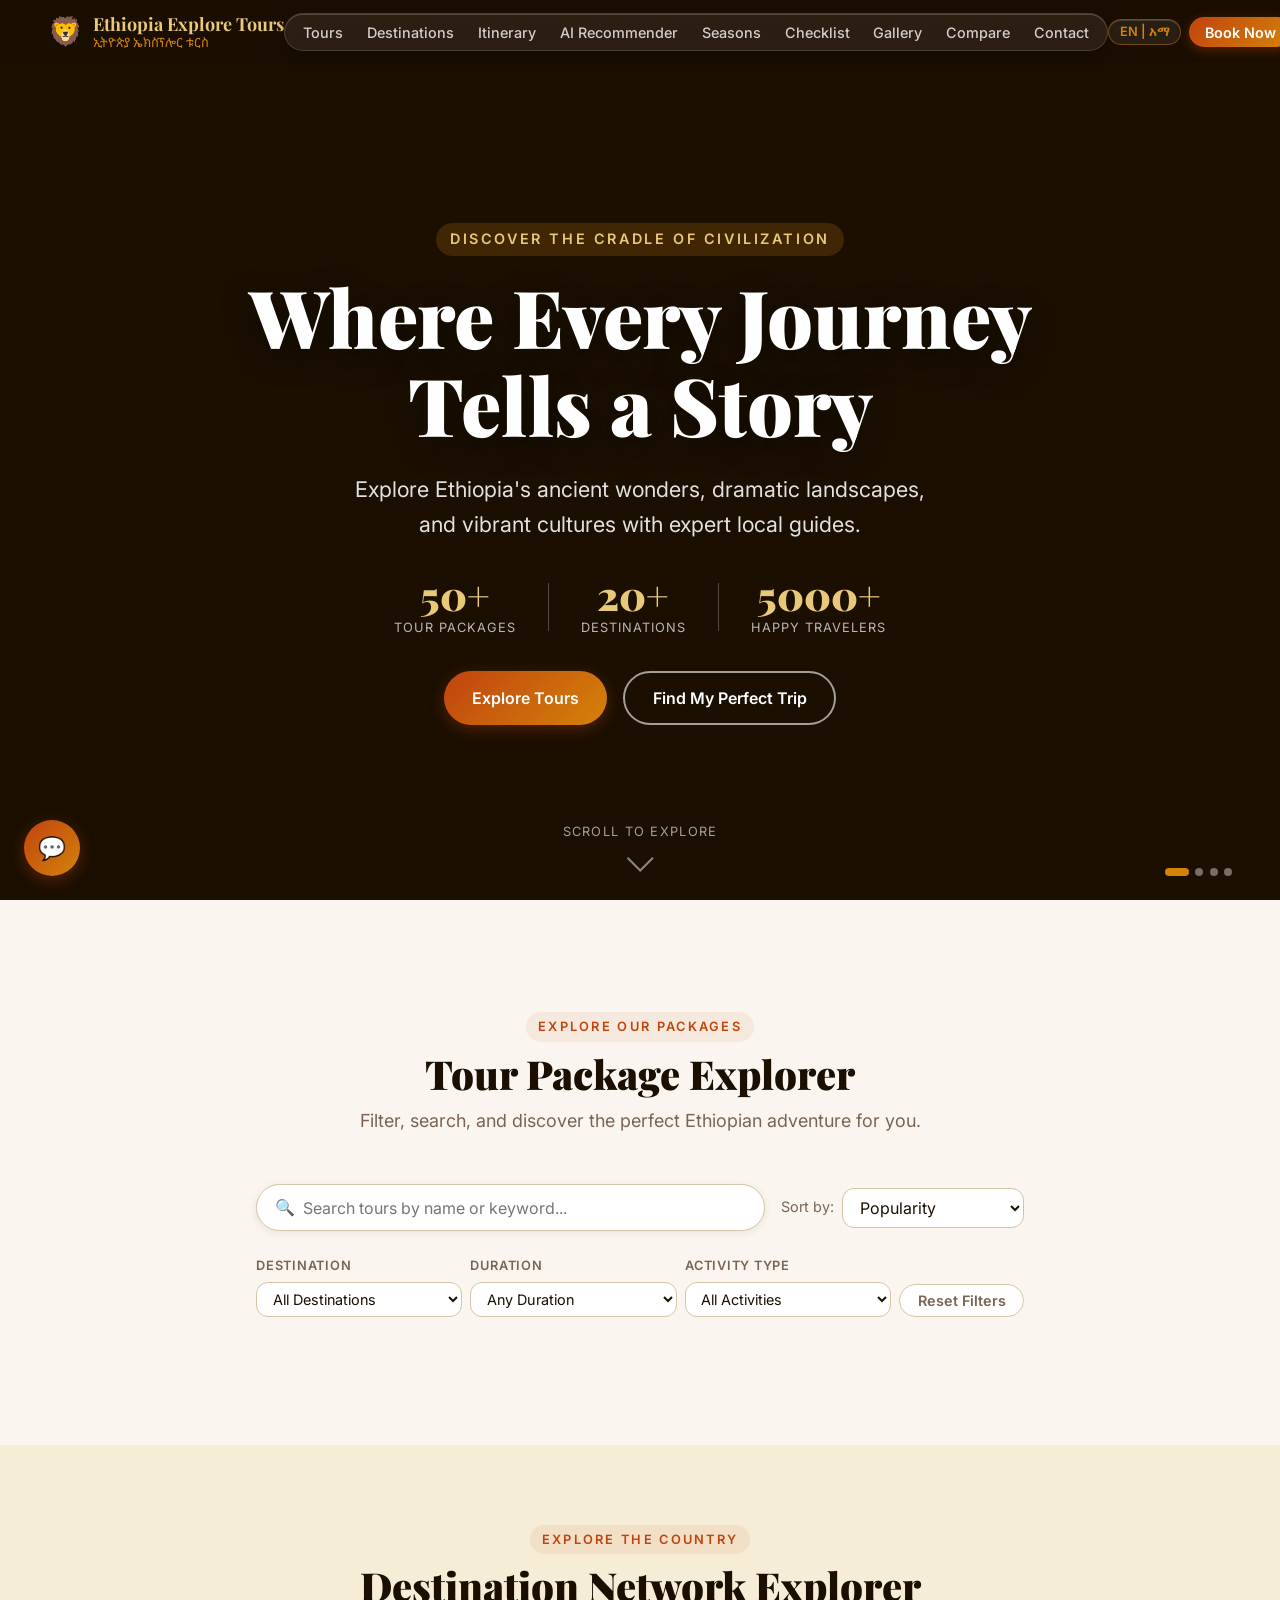
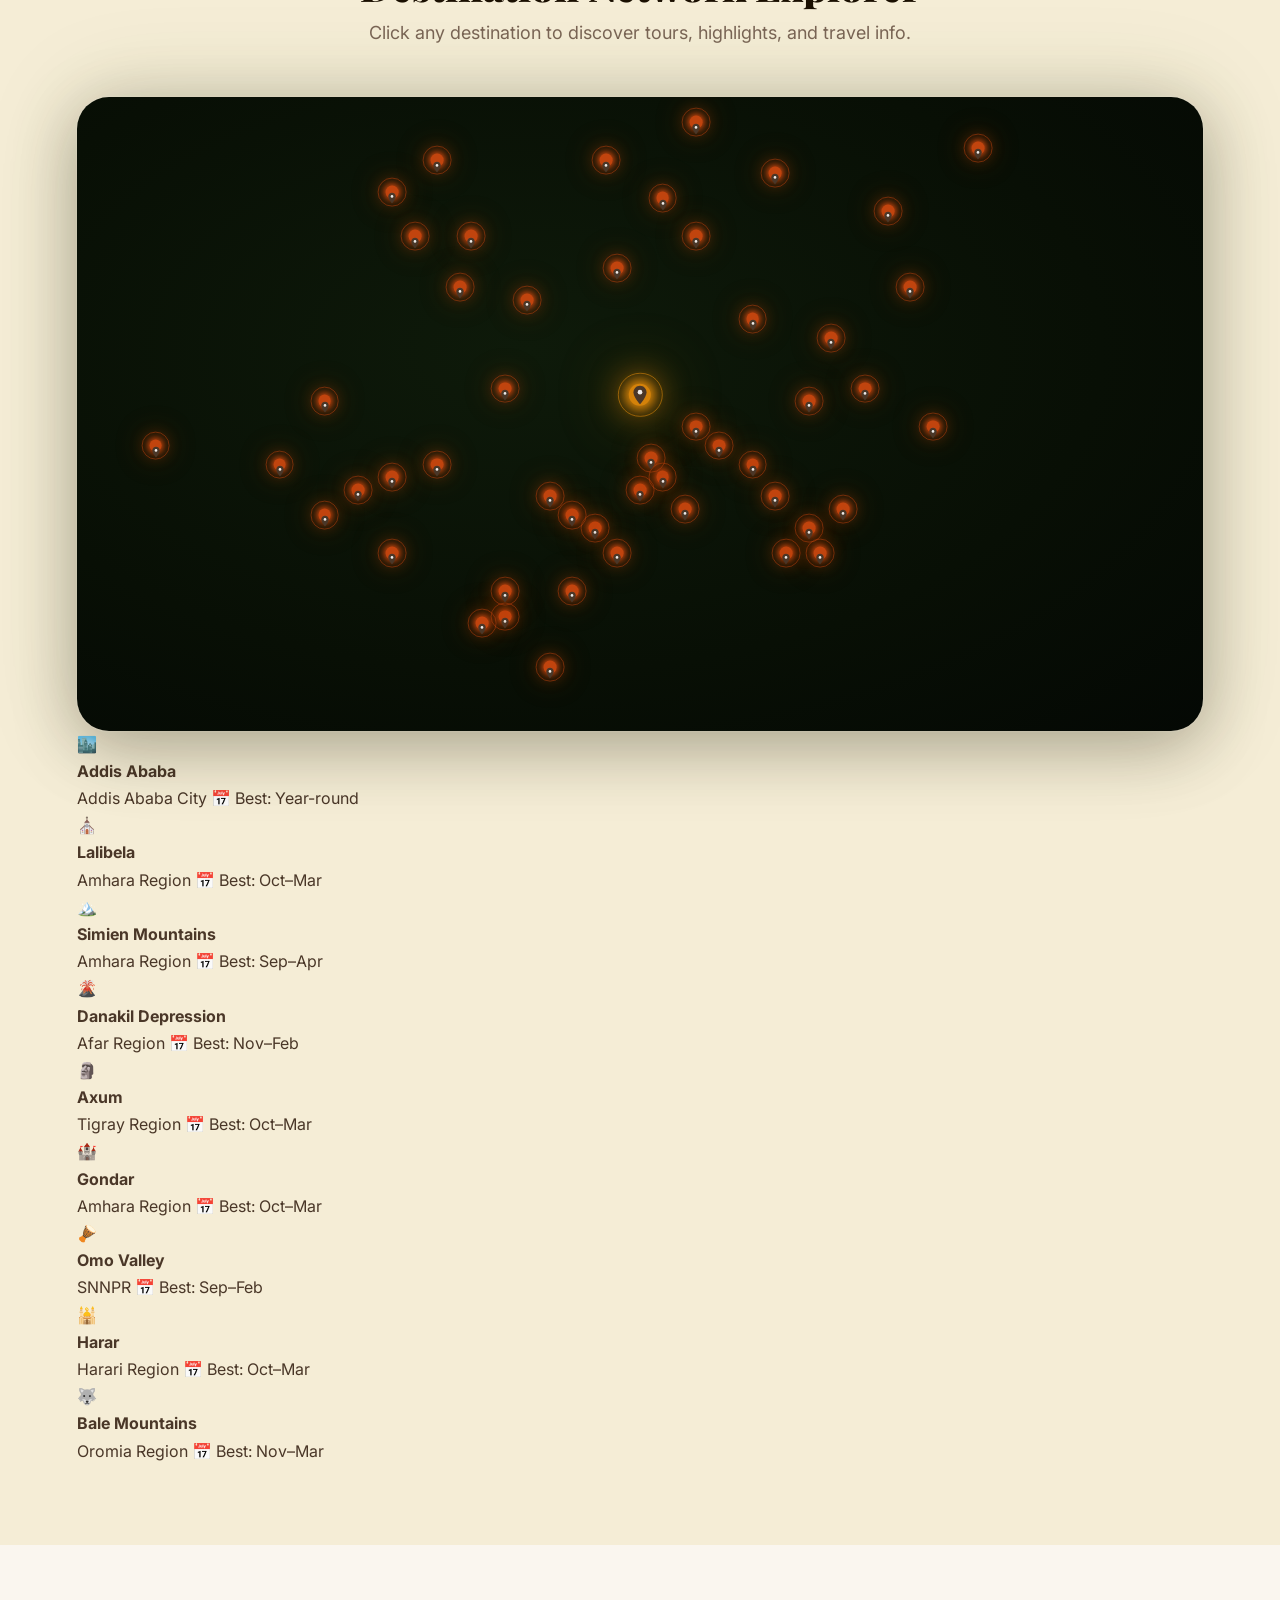
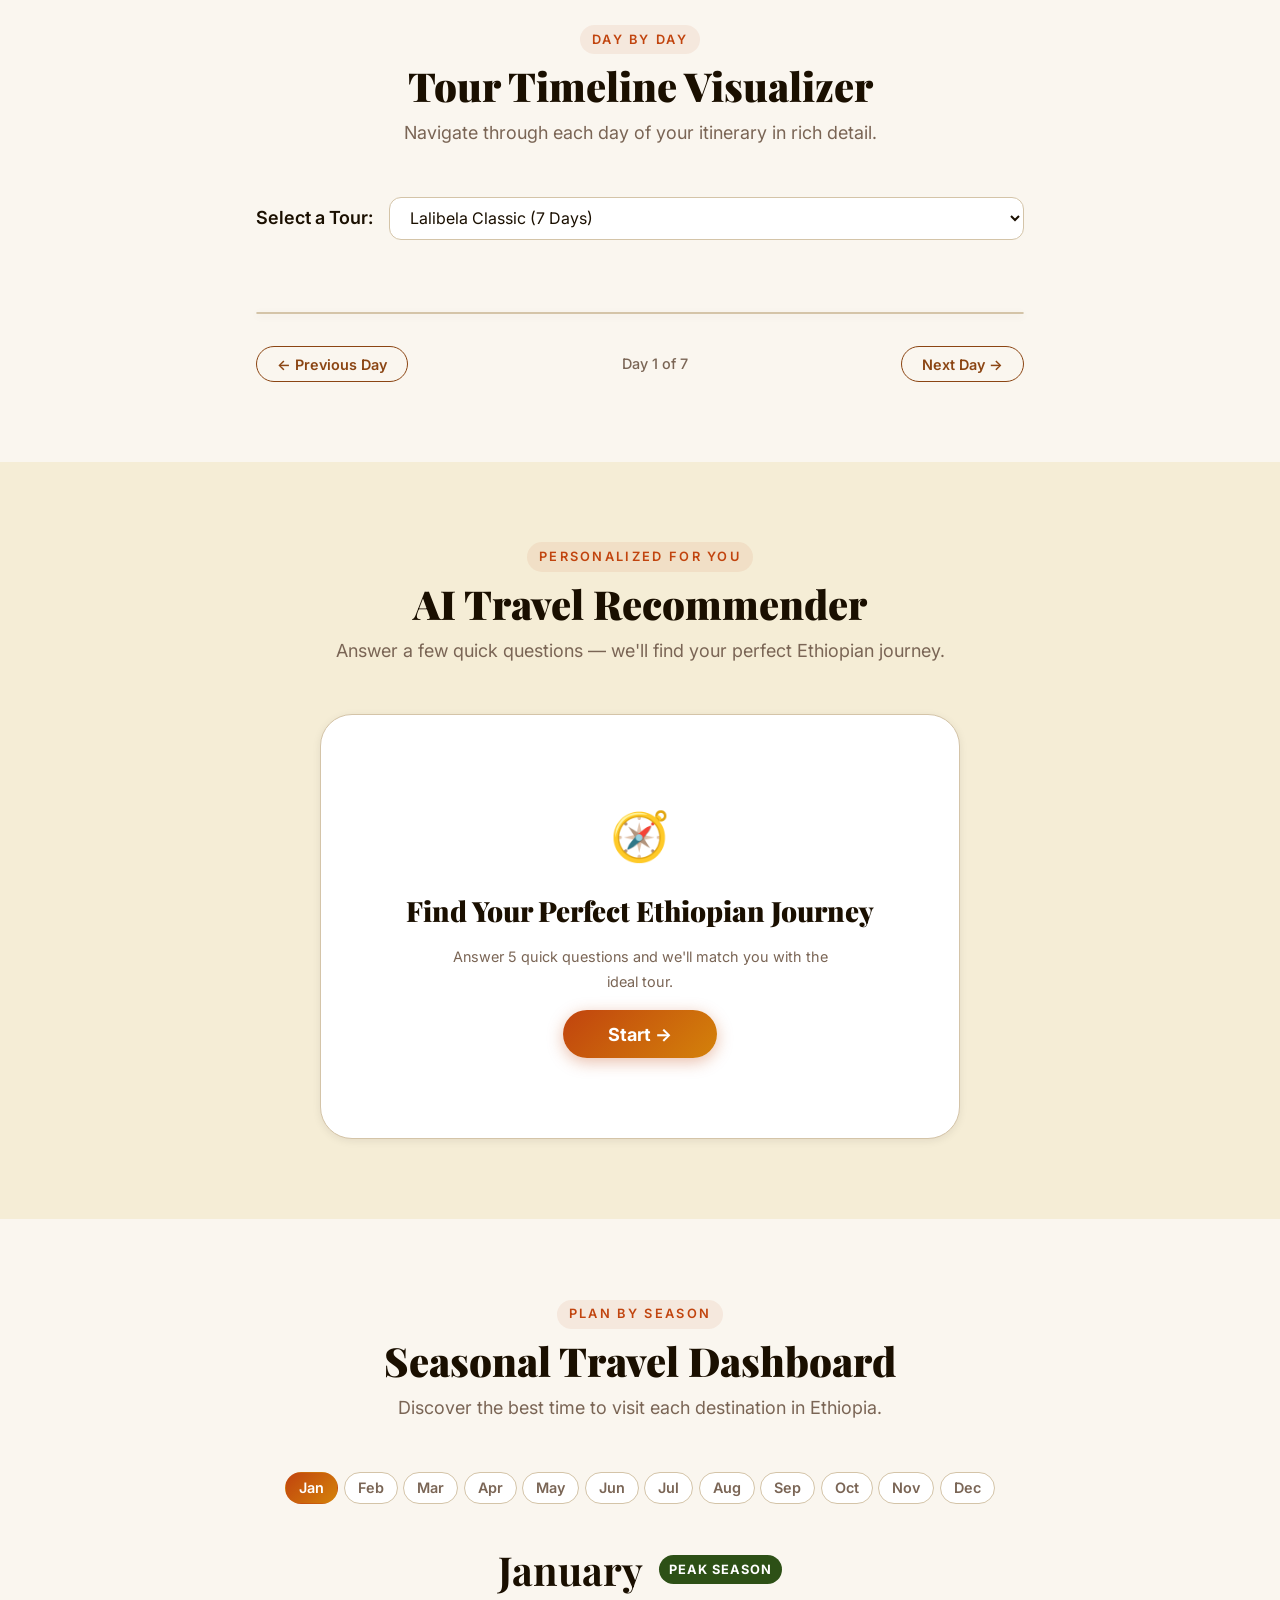
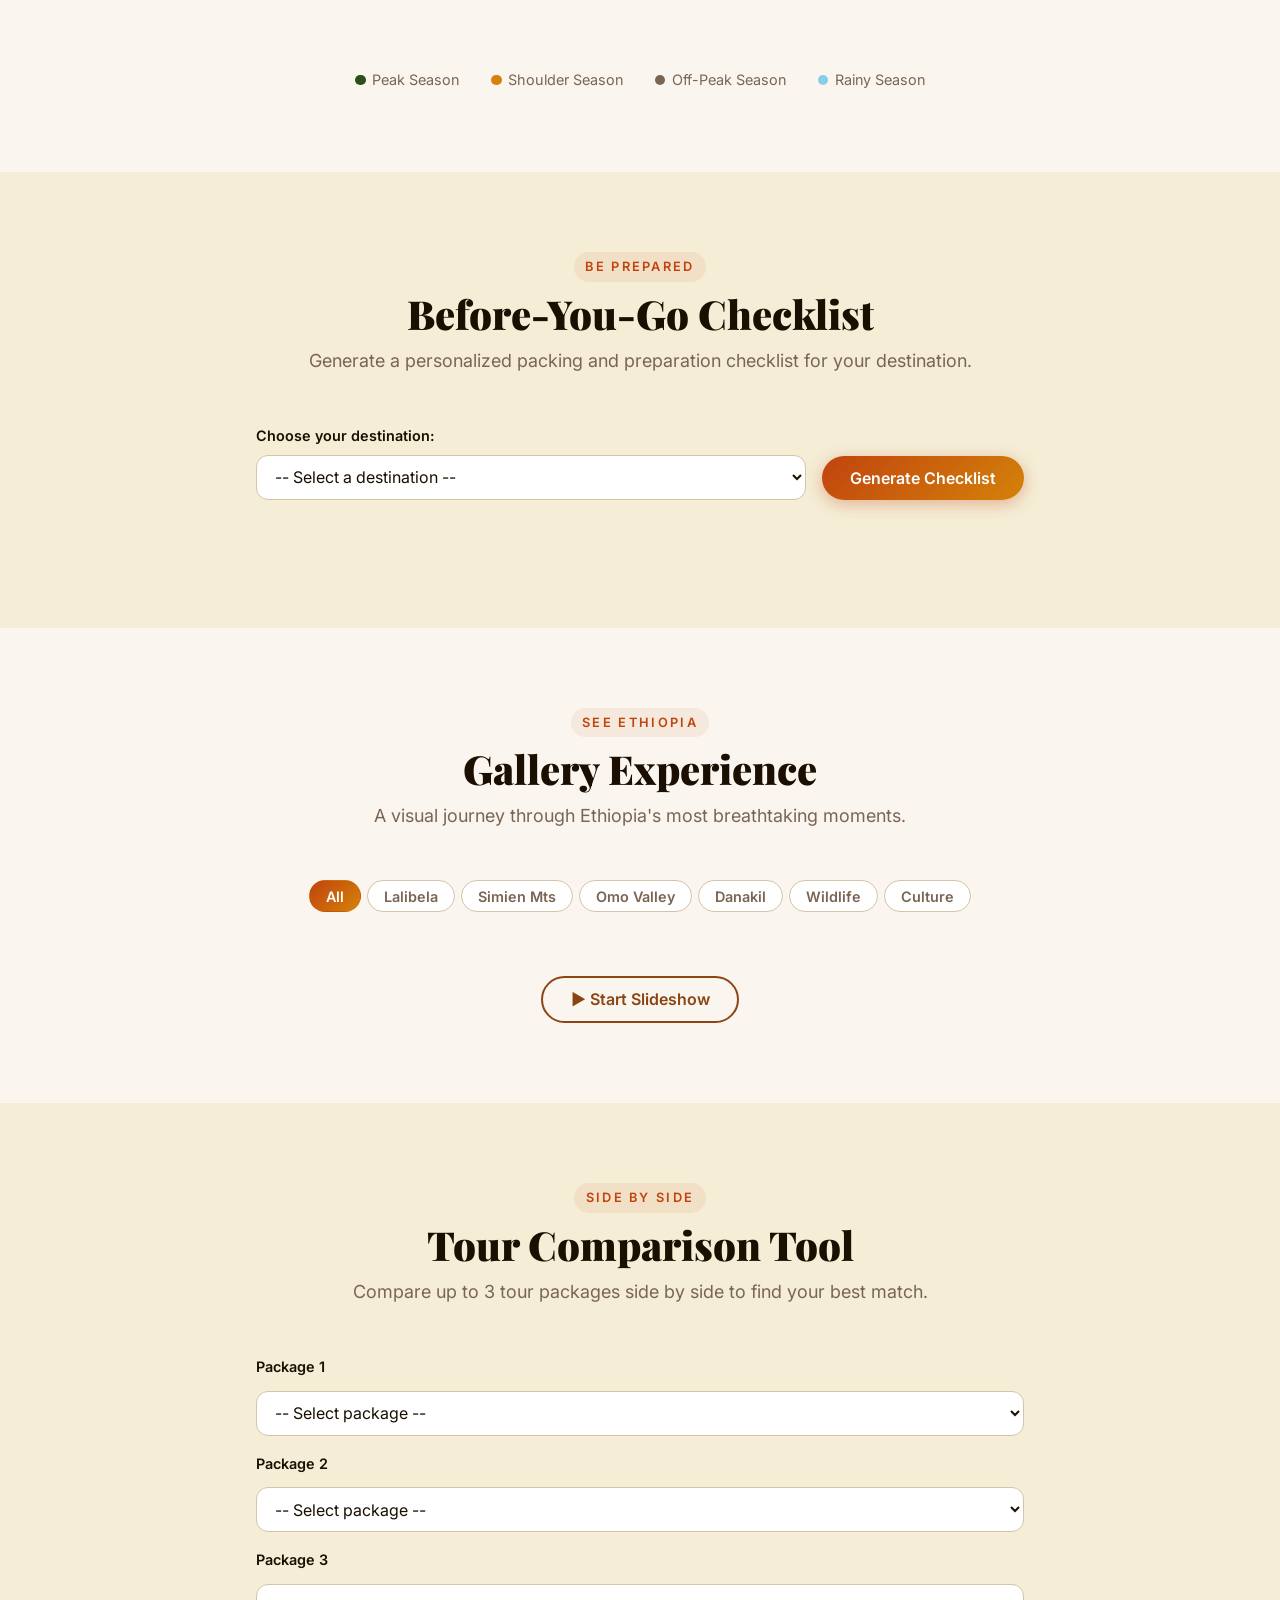
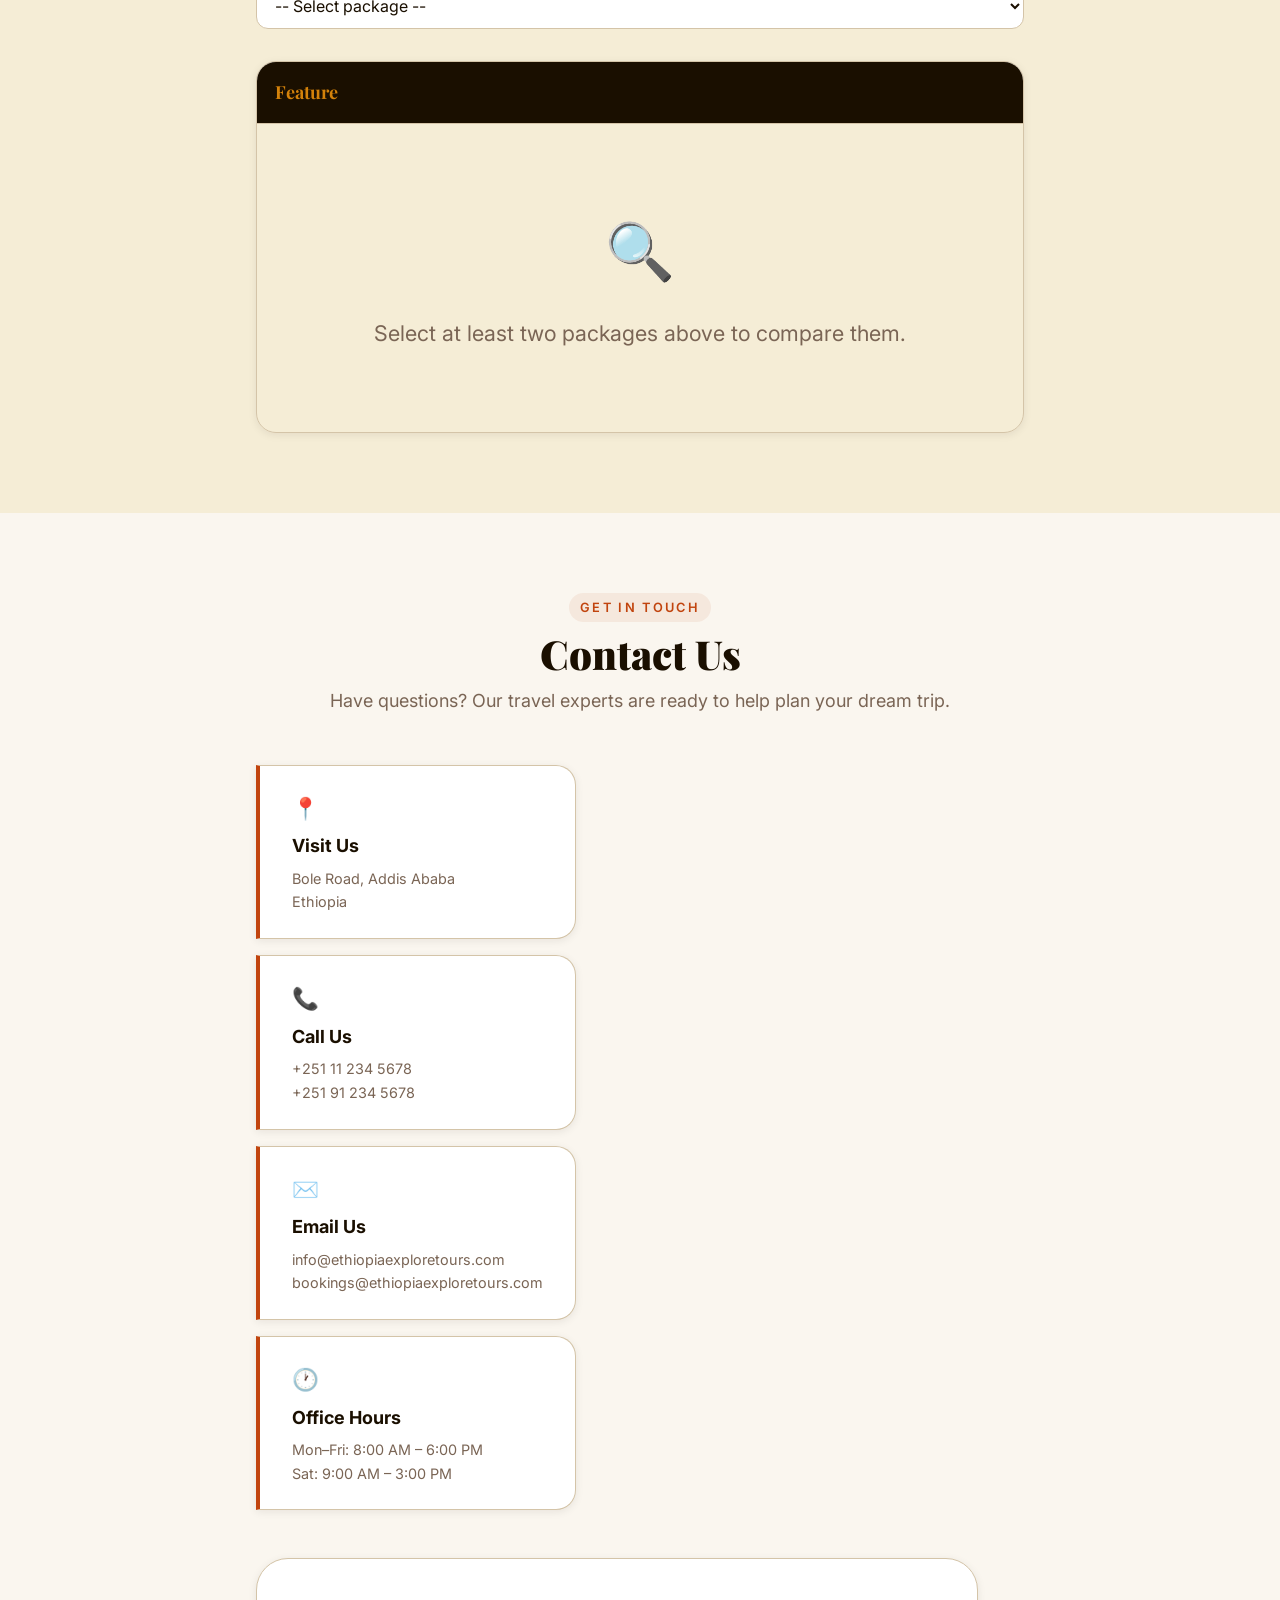
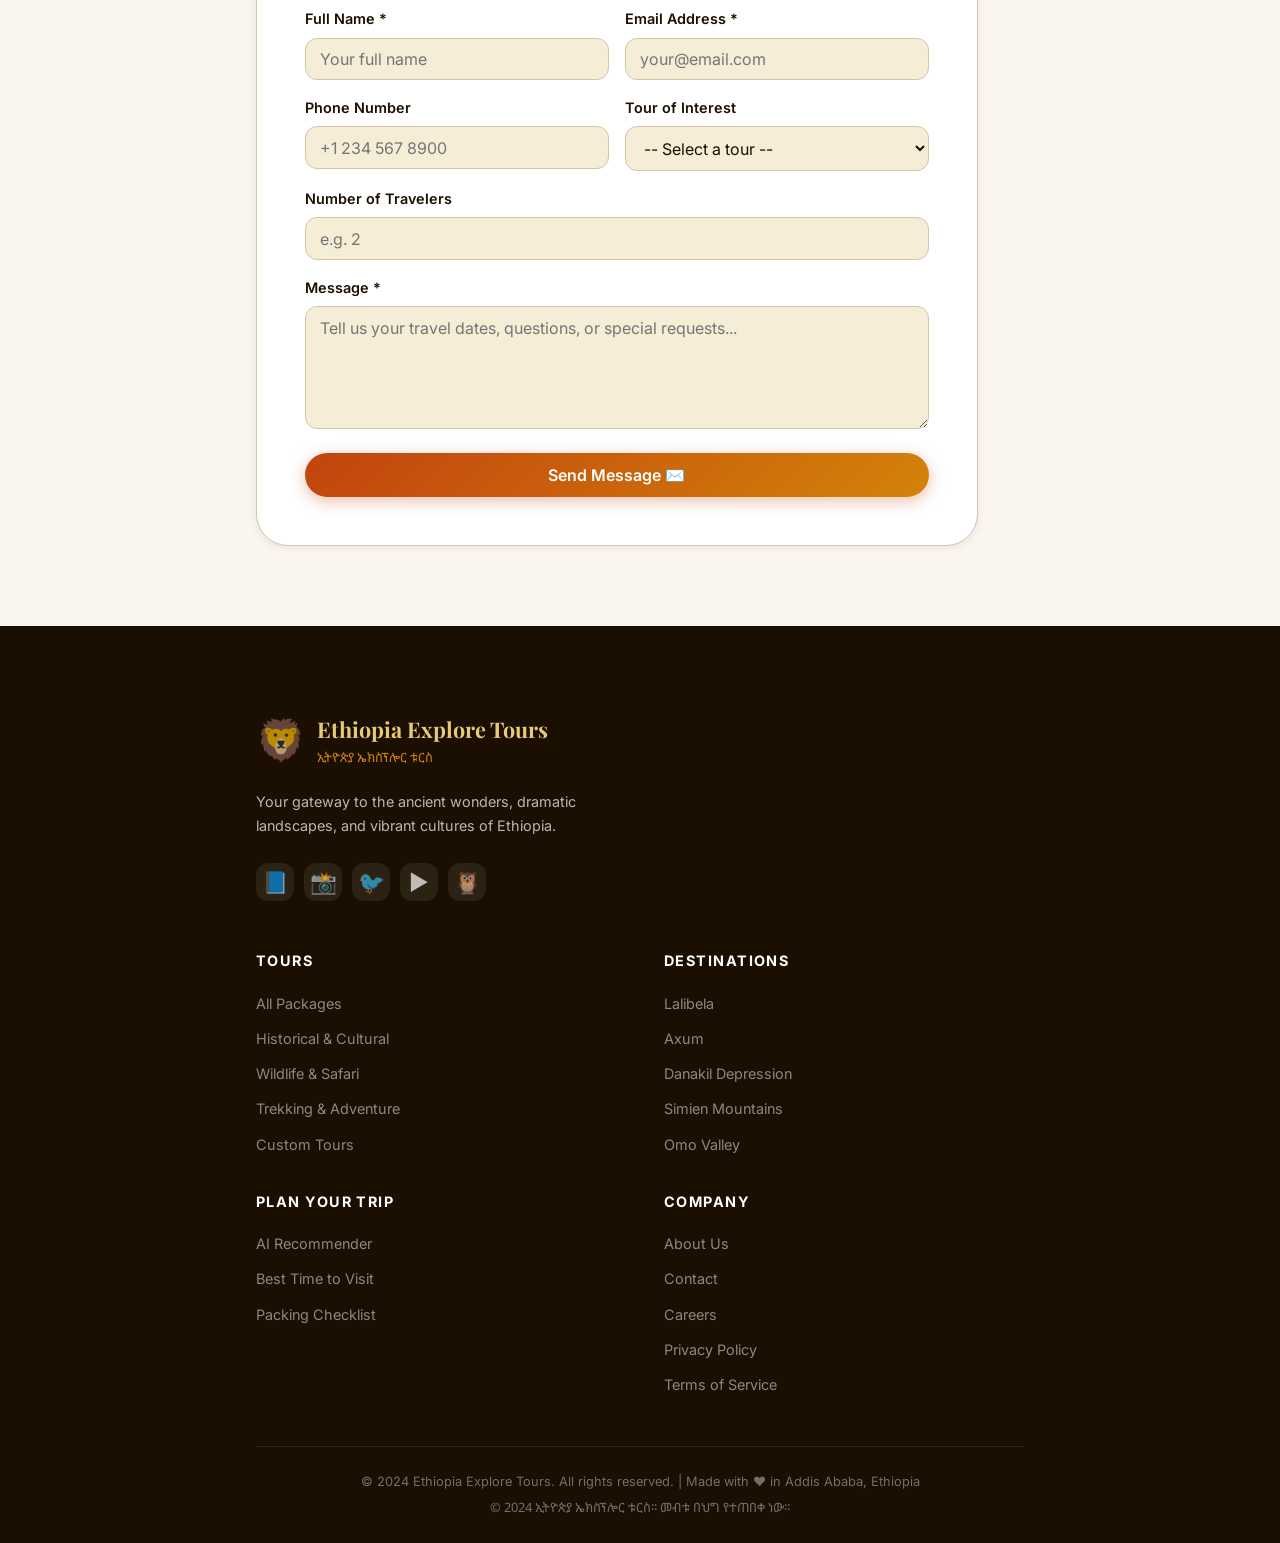
==== commit ca24b7ea: "Update index.html" ====
--- a/index.html
+++ b/index.html
@@ -562,6 +562,83 @@
     <div class="map-popup-backdrop" id="mapPopupBackdrop"></div>
 
   </div>
+
+  <!-- Mobile destination cards (shown only on phones, hidden on desktop) -->
+  <div class="mobile-dest-grid" id="mobileDestGrid">
+    <div class="mobile-dest-card" data-dest="addis">
+      <div class="mobile-dest-icon">🏙️</div>
+      <div class="mobile-dest-info">
+        <h4>Addis Ababa</h4>
+        <span class="mobile-dest-region">Addis Ababa City</span>
+        <span class="mobile-dest-time">📅 Best: Year-round</span>
+      </div>
+    </div>
+    <div class="mobile-dest-card" data-dest="lalibela">
+      <div class="mobile-dest-icon">⛪</div>
+      <div class="mobile-dest-info">
+        <h4>Lalibela</h4>
+        <span class="mobile-dest-region">Amhara Region</span>
+        <span class="mobile-dest-time">📅 Best: Oct–Mar</span>
+      </div>
+    </div>
+    <div class="mobile-dest-card" data-dest="simien">
+      <div class="mobile-dest-icon">🏔️</div>
+      <div class="mobile-dest-info">
+        <h4>Simien Mountains</h4>
+        <span class="mobile-dest-region">Amhara Region</span>
+        <span class="mobile-dest-time">📅 Best: Sep–Apr</span>
+      </div>
+    </div>
+    <div class="mobile-dest-card" data-dest="danakil">
+      <div class="mobile-dest-icon">🌋</div>
+      <div class="mobile-dest-info">
+        <h4>Danakil Depression</h4>
+        <span class="mobile-dest-region">Afar Region</span>
+        <span class="mobile-dest-time">📅 Best: Nov–Feb</span>
+      </div>
+    </div>
+    <div class="mobile-dest-card" data-dest="axum">
+      <div class="mobile-dest-icon">🗿</div>
+      <div class="mobile-dest-info">
+        <h4>Axum</h4>
+        <span class="mobile-dest-region">Tigray Region</span>
+        <span class="mobile-dest-time">📅 Best: Oct–Mar</span>
+      </div>
+    </div>
+    <div class="mobile-dest-card" data-dest="gondar">
+      <div class="mobile-dest-icon">🏰</div>
+      <div class="mobile-dest-info">
+        <h4>Gondar</h4>
+        <span class="mobile-dest-region">Amhara Region</span>
+        <span class="mobile-dest-time">📅 Best: Oct–Mar</span>
+      </div>
+    </div>
+    <div class="mobile-dest-card" data-dest="omo">
+      <div class="mobile-dest-icon">🪘</div>
+      <div class="mobile-dest-info">
+        <h4>Omo Valley</h4>
+        <span class="mobile-dest-region">SNNPR</span>
+        <span class="mobile-dest-time">📅 Best: Sep–Feb</span>
+      </div>
+    </div>
+    <div class="mobile-dest-card" data-dest="harar">
+      <div class="mobile-dest-icon">🕌</div>
+      <div class="mobile-dest-info">
+        <h4>Harar</h4>
+        <span class="mobile-dest-region">Harari Region</span>
+        <span class="mobile-dest-time">📅 Best: Oct–Mar</span>
+      </div>
+    </div>
+    <div class="mobile-dest-card" data-dest="bale">
+      <div class="mobile-dest-icon">🐺</div>
+      <div class="mobile-dest-info">
+        <h4>Bale Mountains</h4>
+        <span class="mobile-dest-region">Oromia Region</span>
+        <span class="mobile-dest-time">📅 Best: Nov–Mar</span>
+      </div>
+    </div>
+  </div>
+
 </section>
 
   <!-- ===== SECTION 4: TOUR TIMELINE VISUALIZER ===== -->
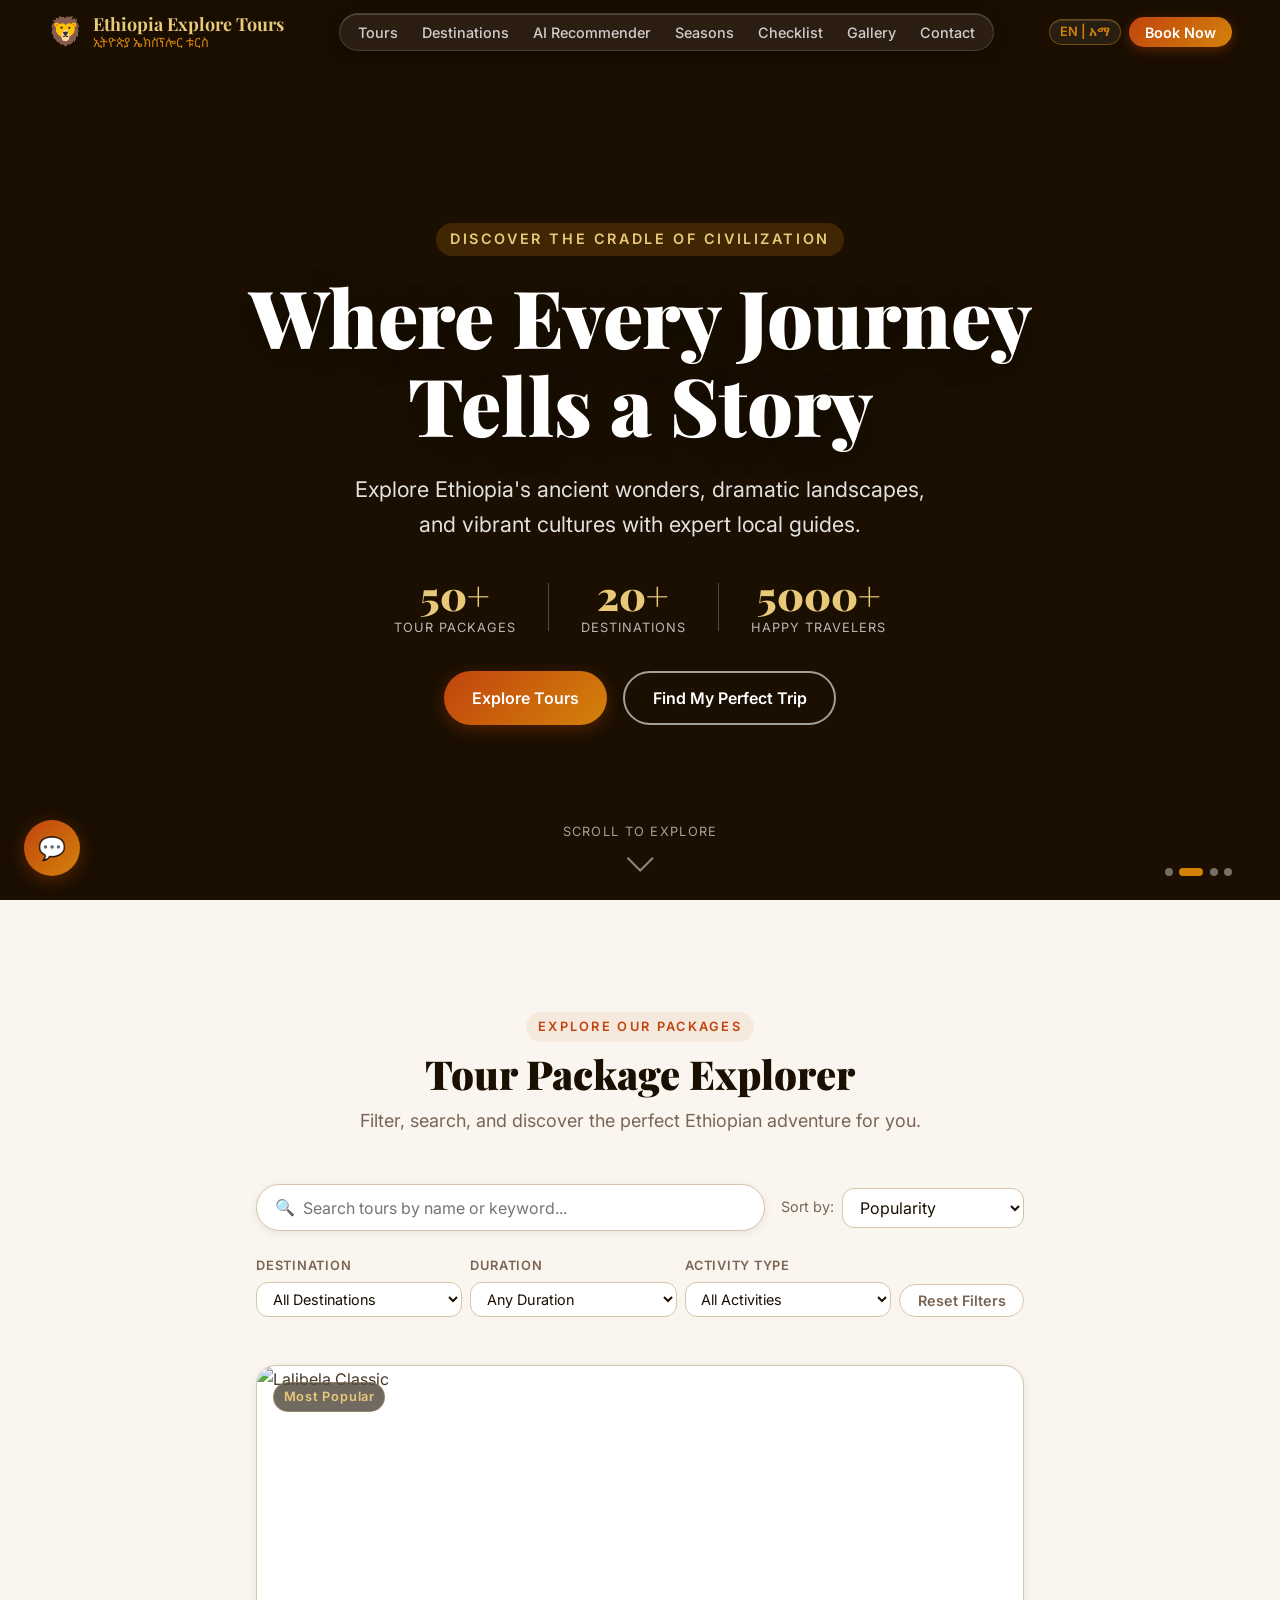
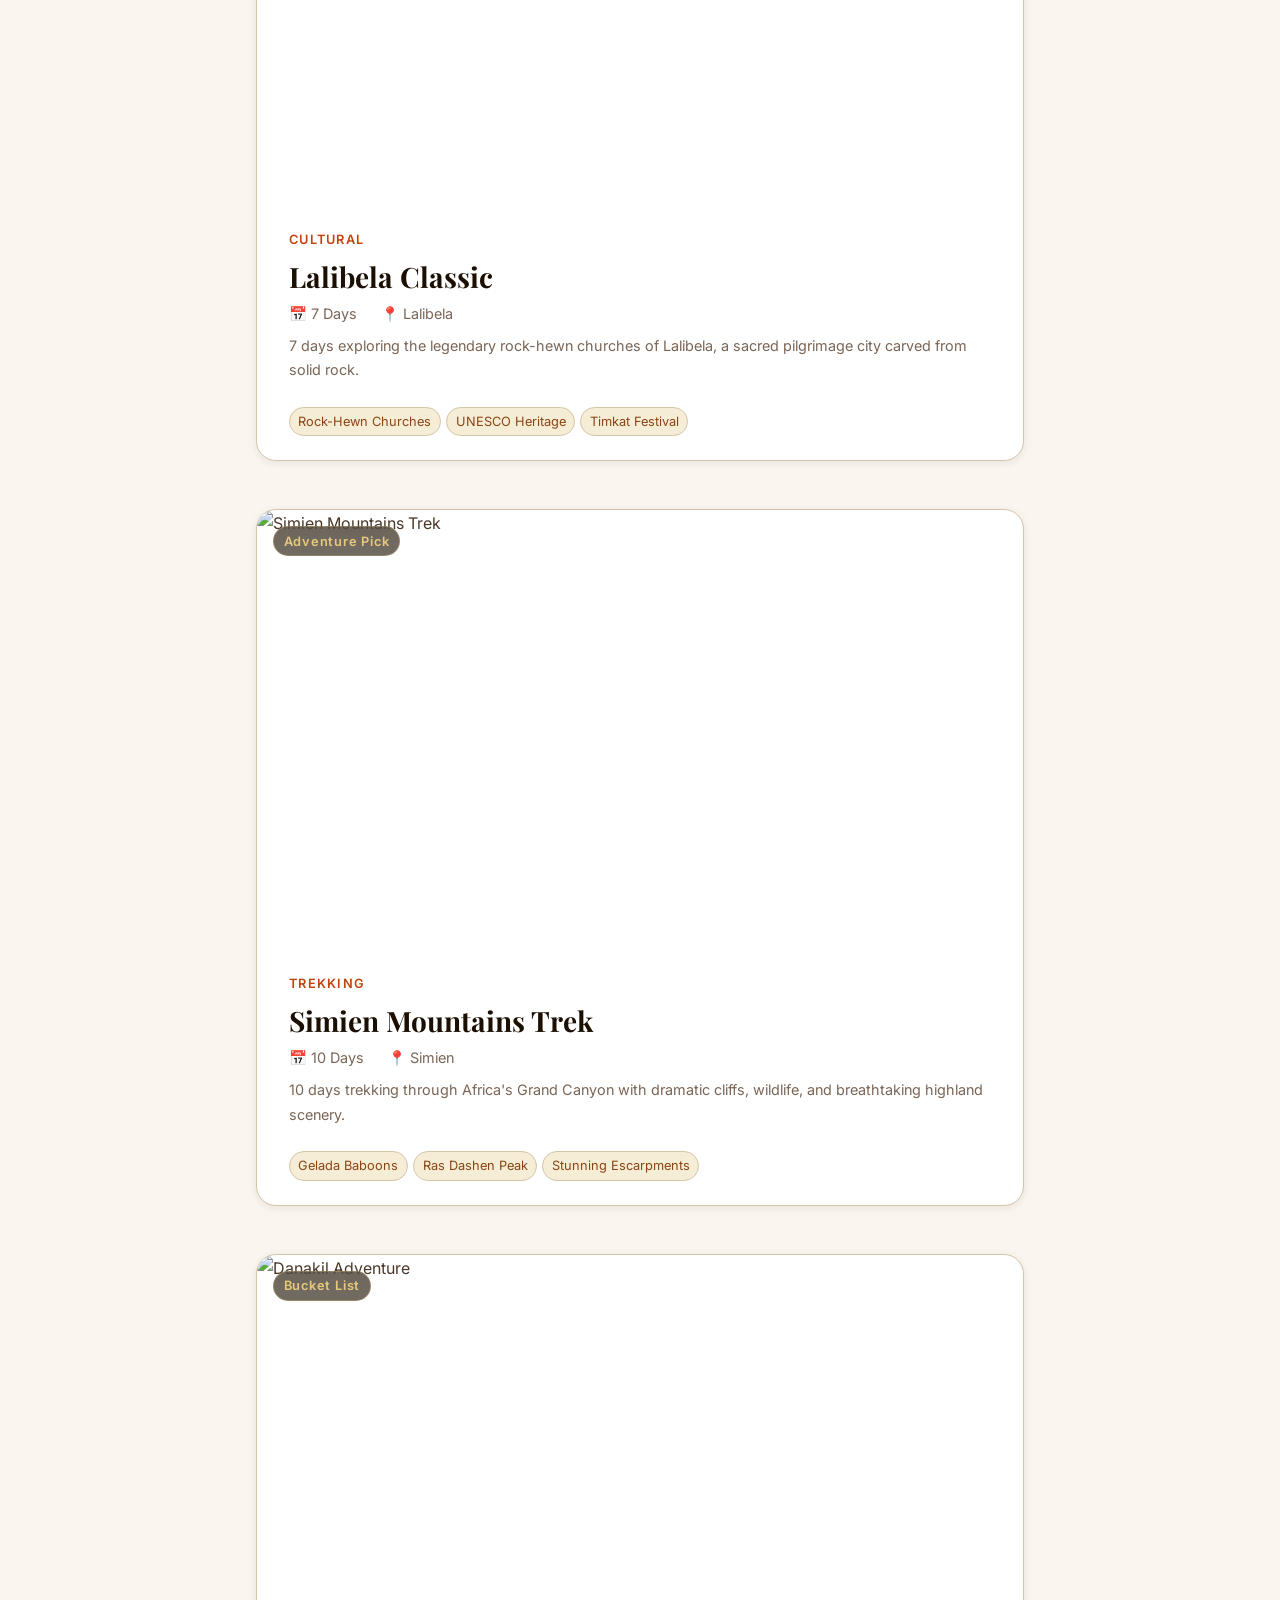
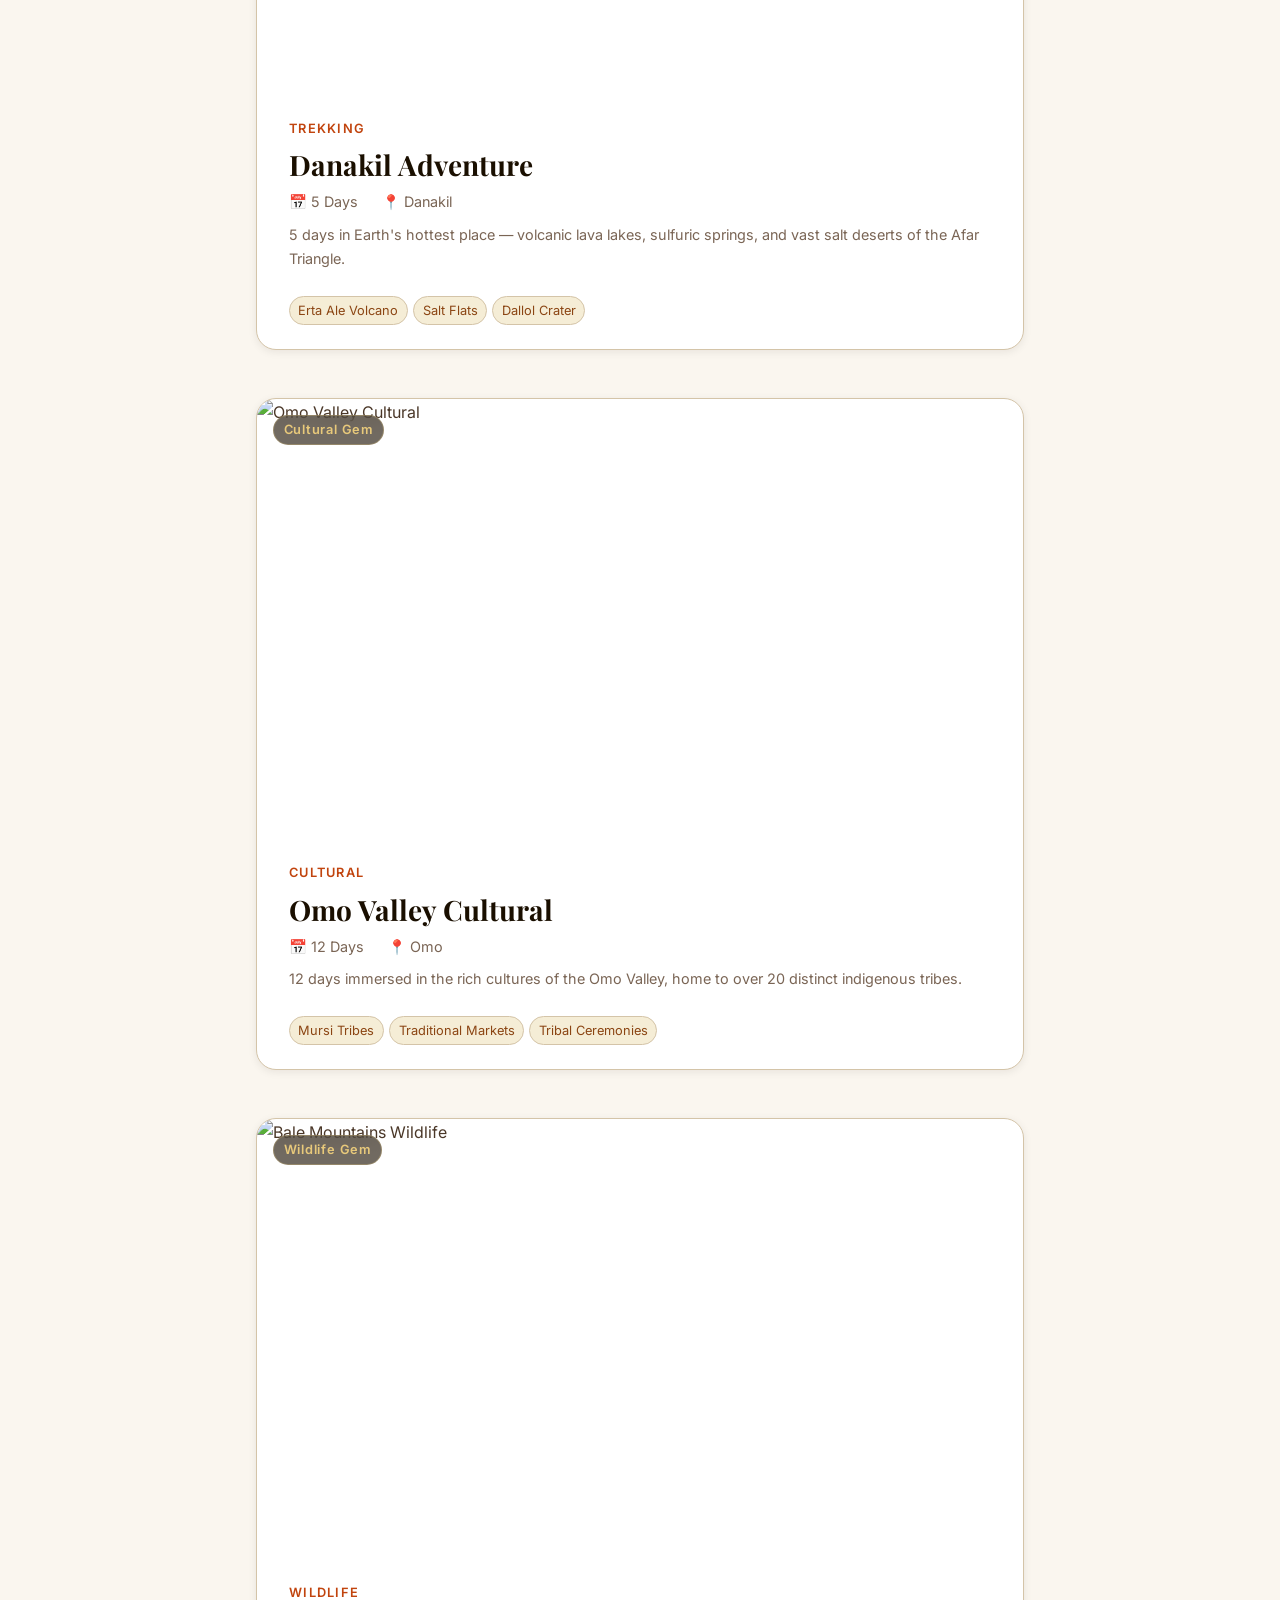
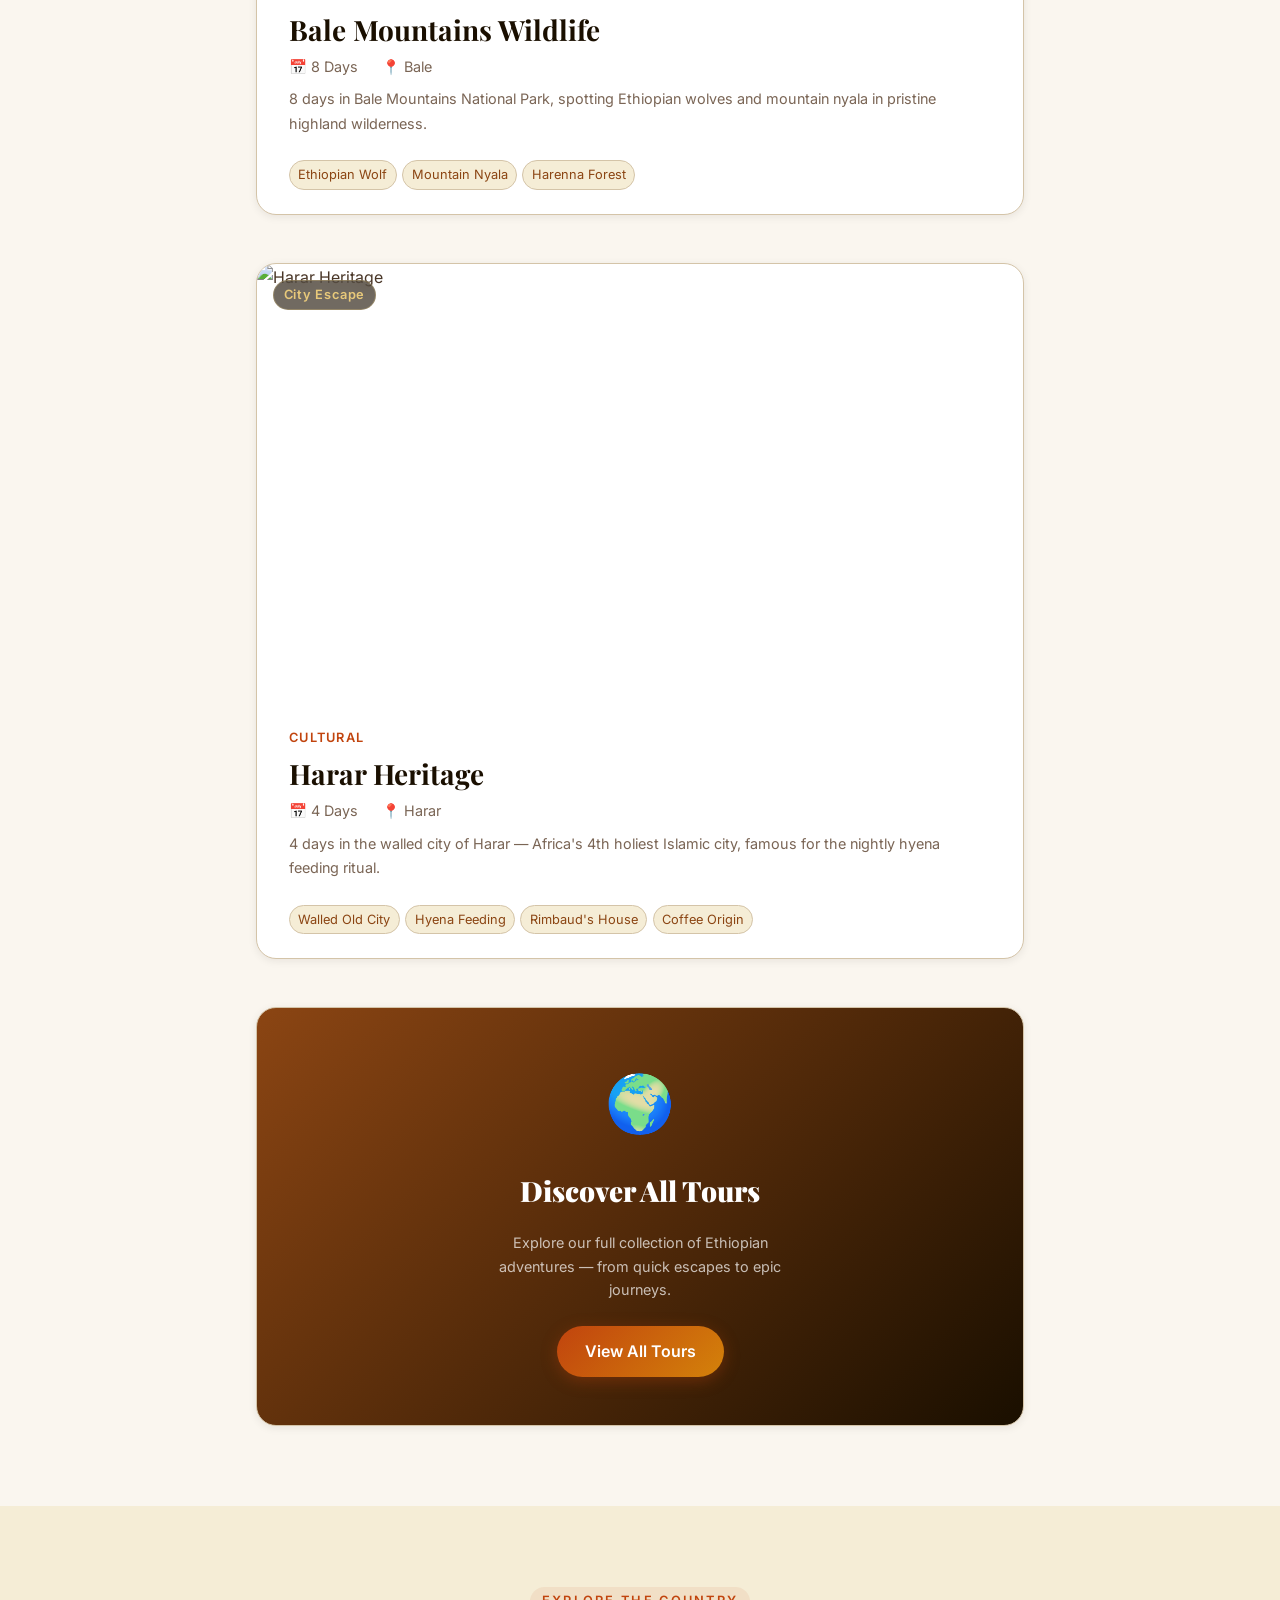
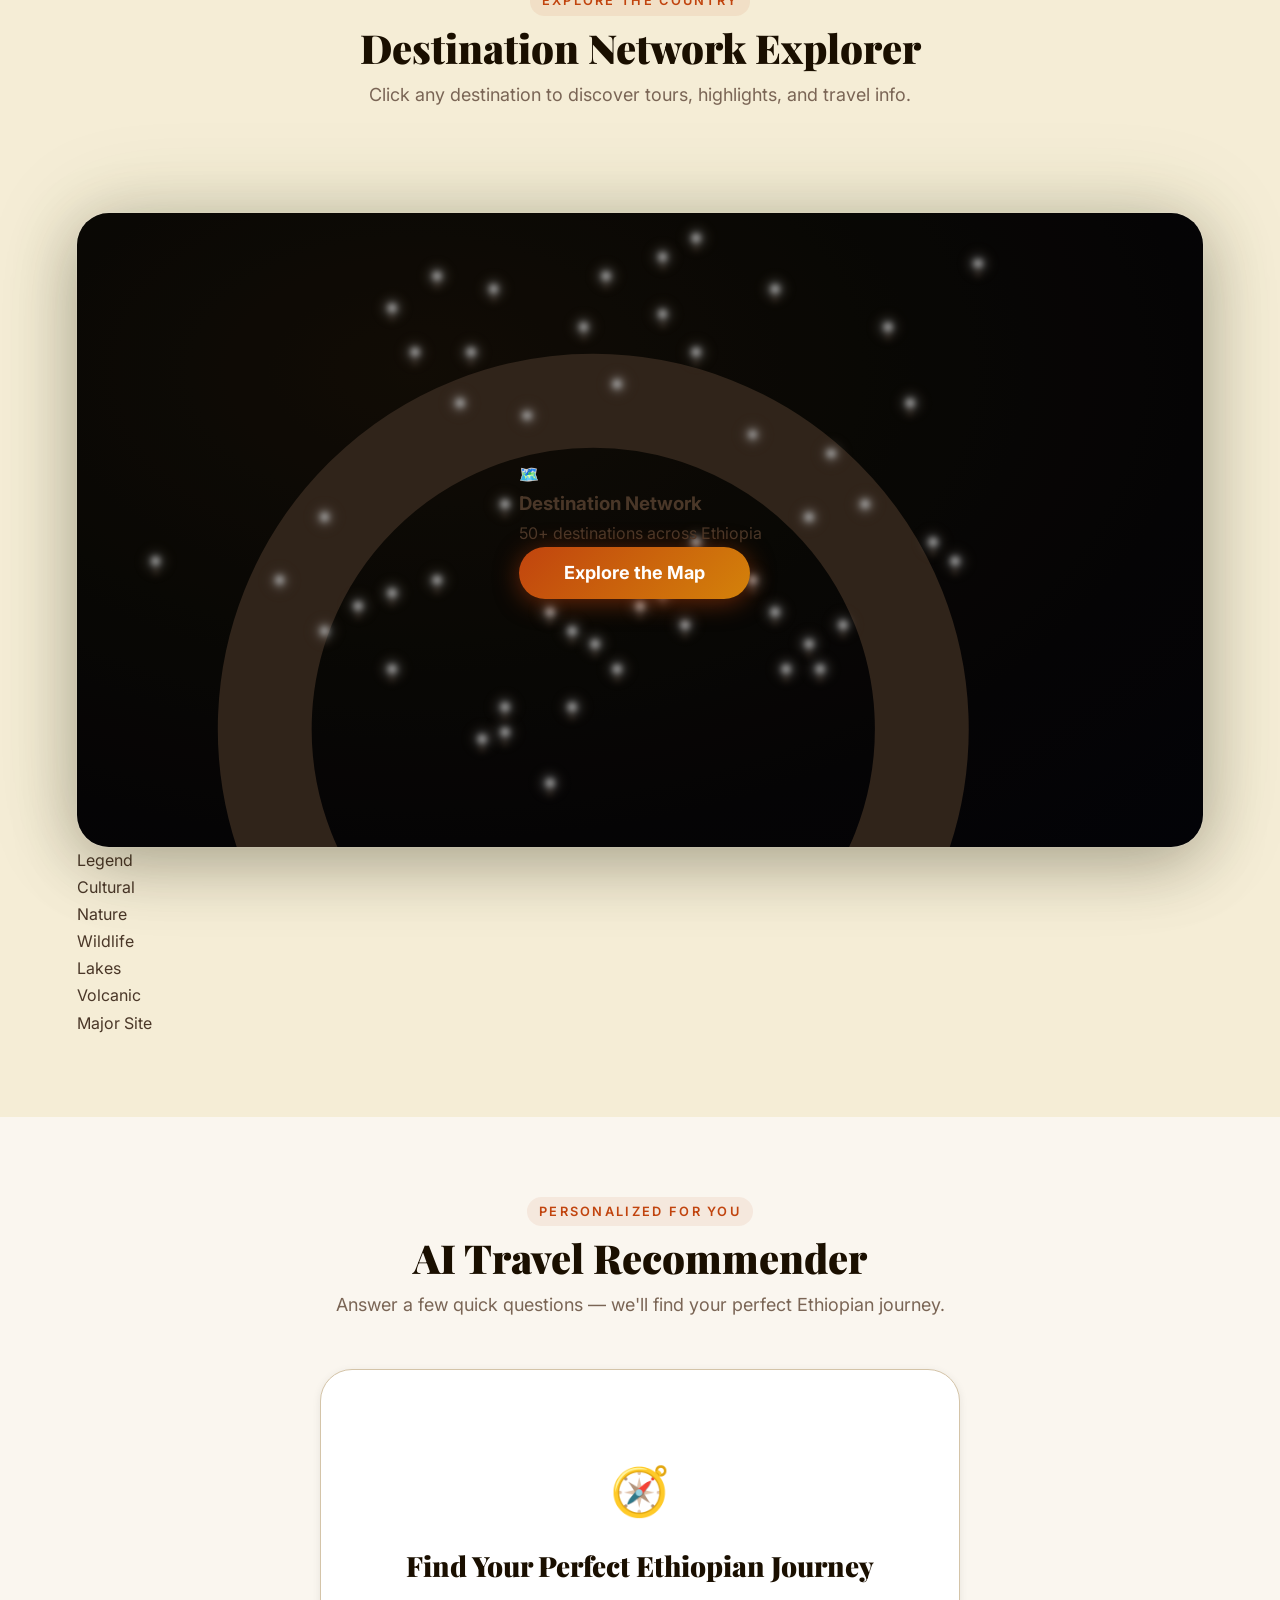
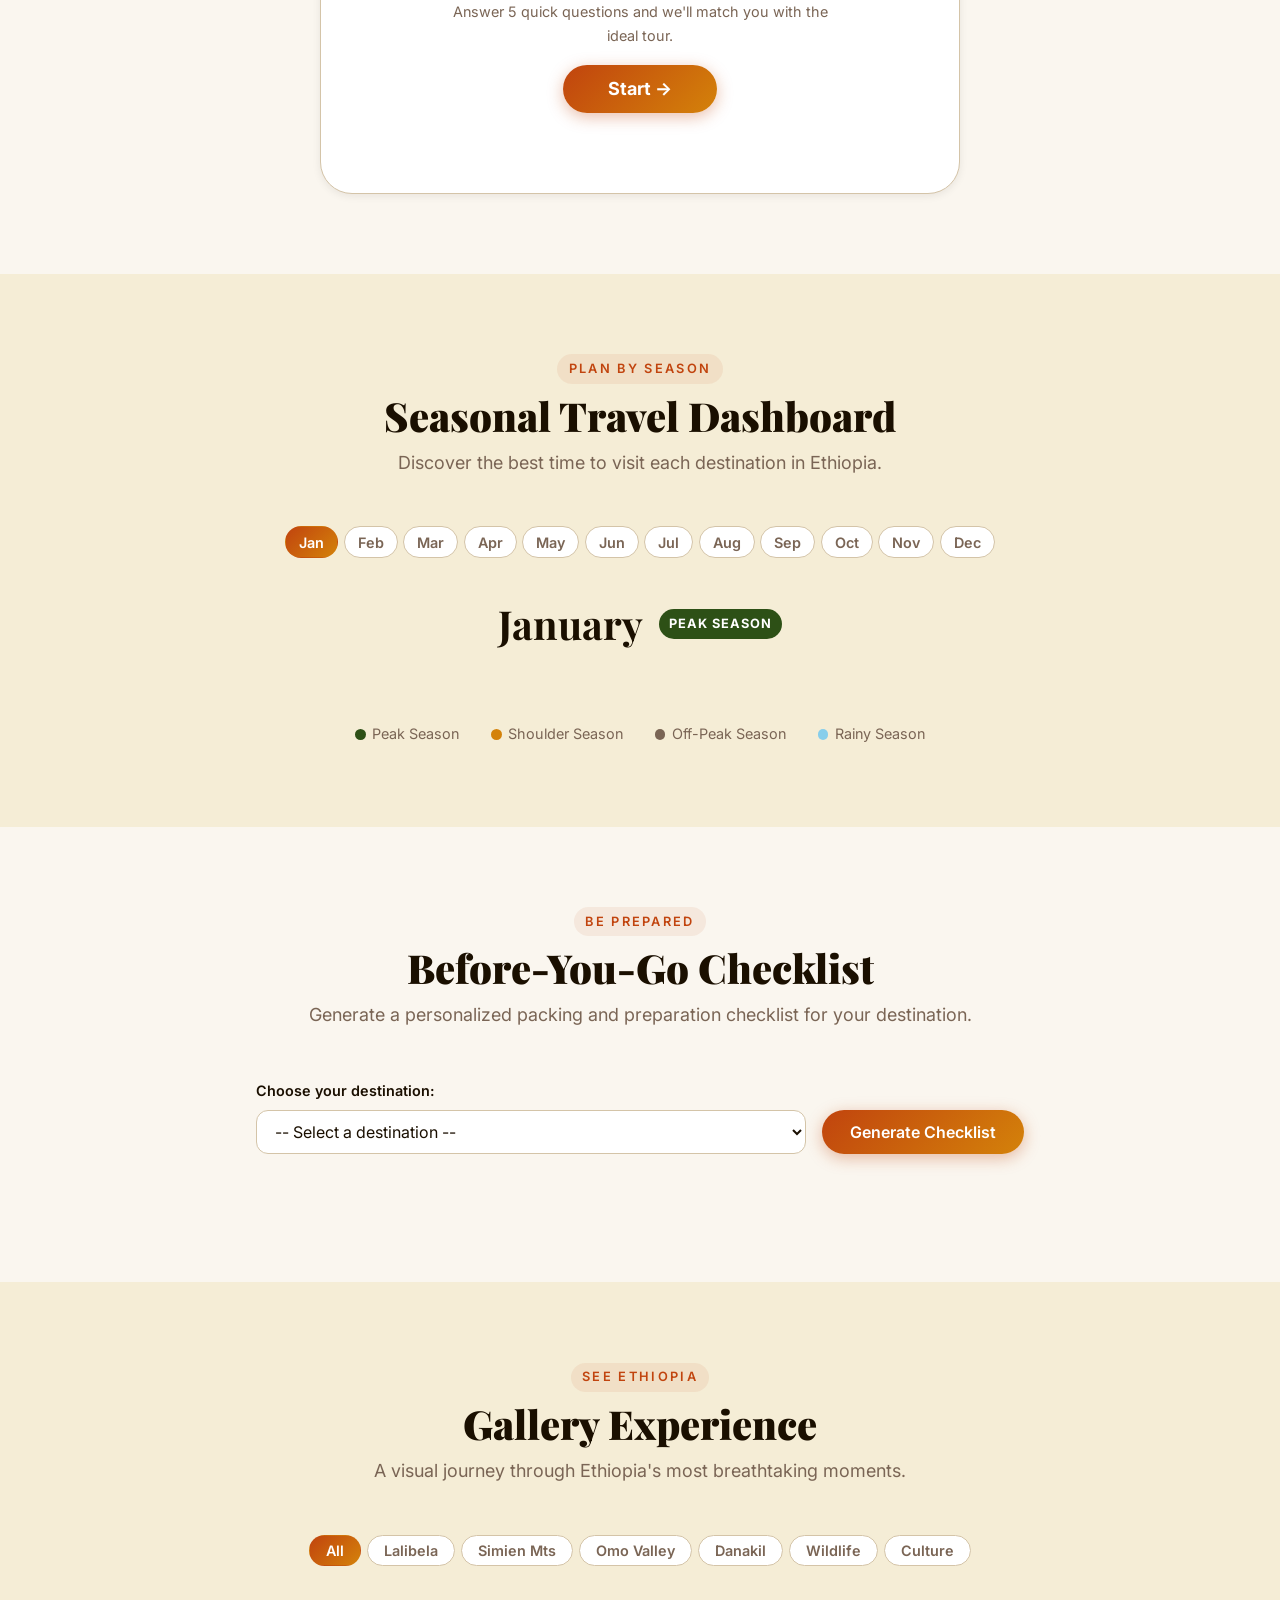
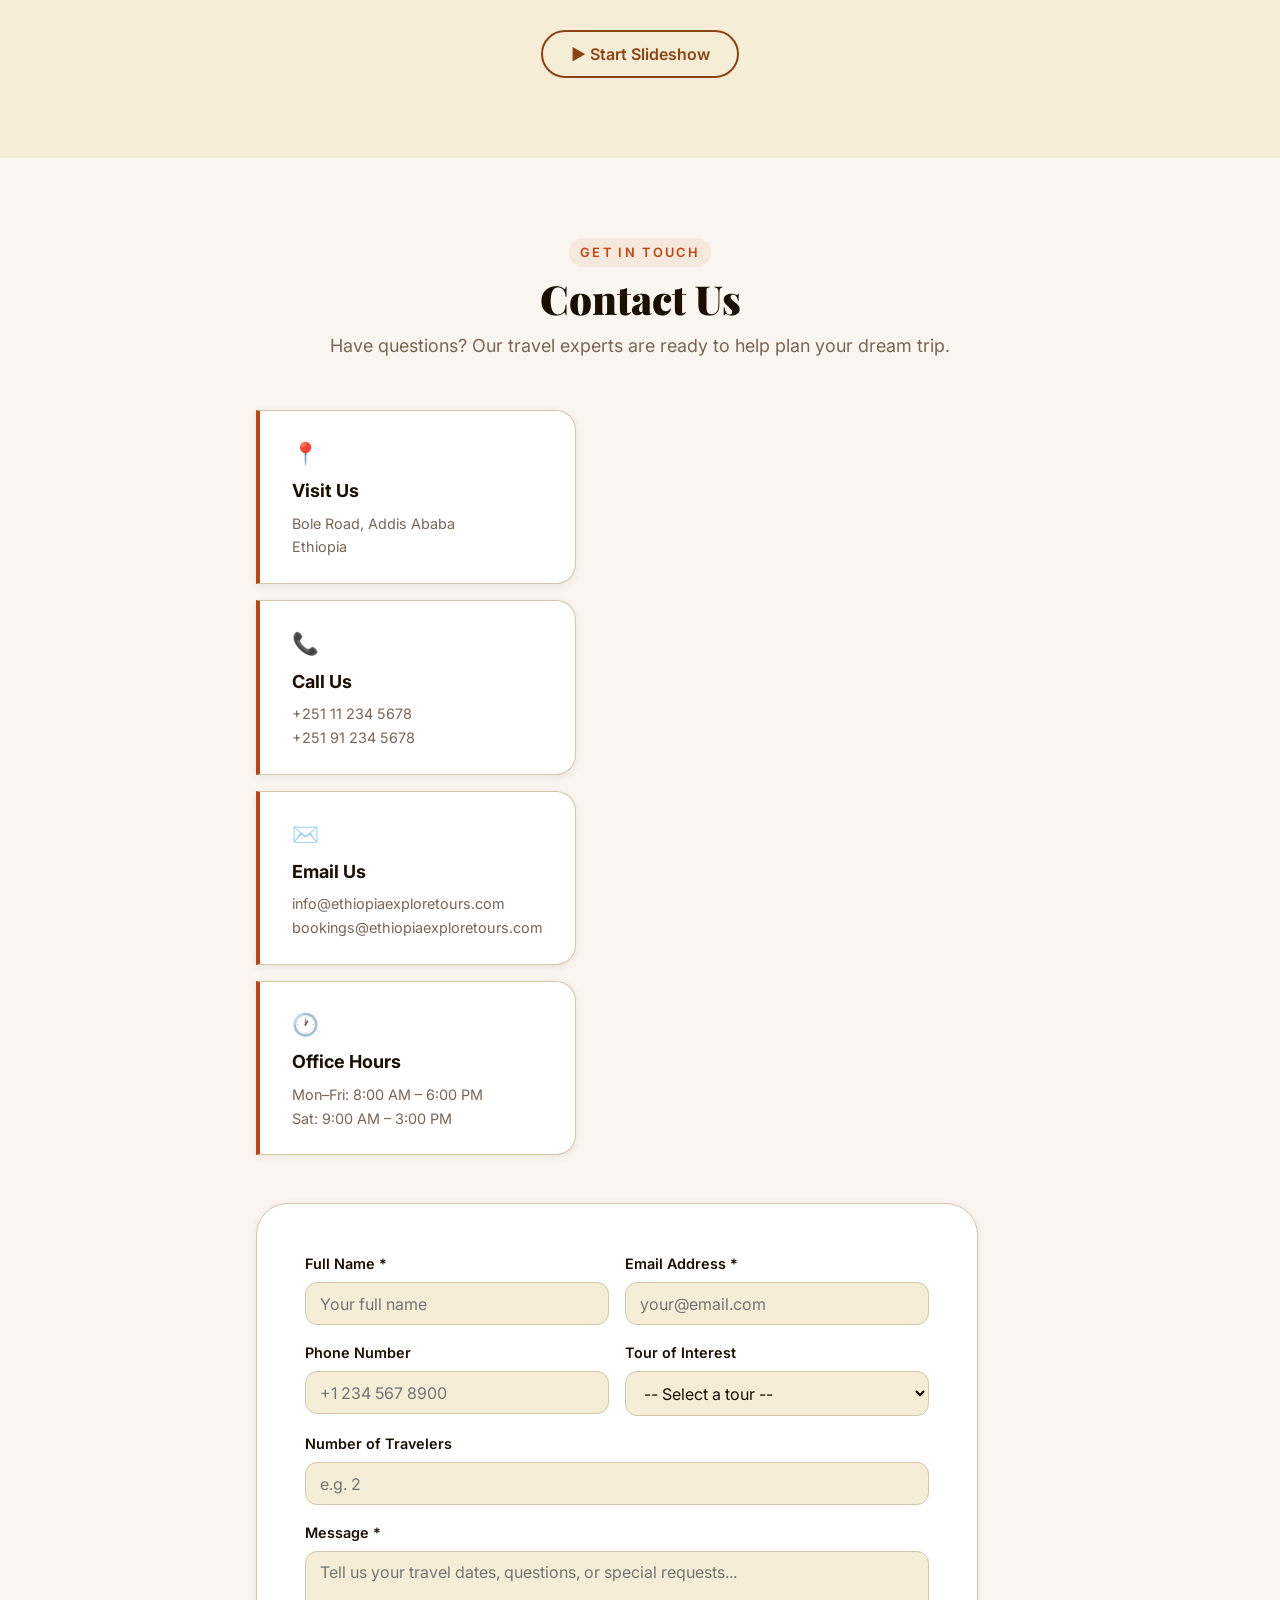
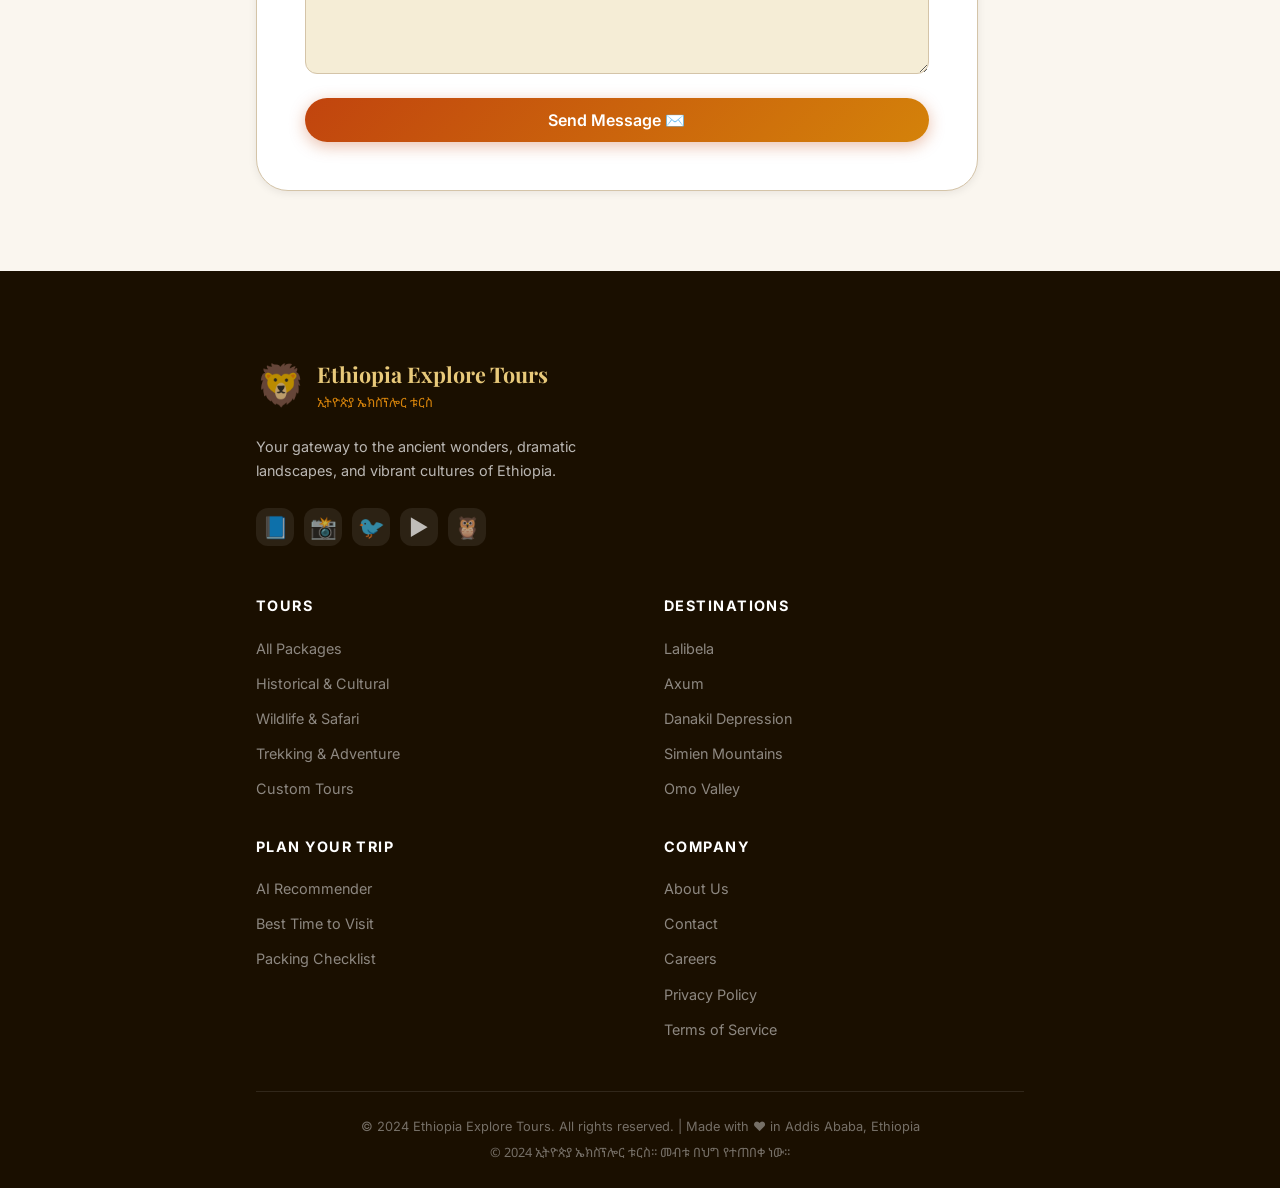
==== commit 026de876: "Update index.html" ====
--- a/index.html
+++ b/index.html
@@ -24,12 +24,10 @@
       <ul class="nav-links">
         <li><a href="#tours">Tours</a></li>
         <li><a href="#map">Destinations</a></li>
-        <li><a href="#timeline">Itinerary</a></li>
         <li><a href="#recommender">AI Recommender</a></li>
         <li><a href="#seasonal">Seasons</a></li>
         <li><a href="#checklist">Checklist</a></li>
         <li><a href="#gallery">Gallery</a></li>
-        <li><a href="#compare">Compare</a></li>
         <li><a href="#contact">Contact</a></li>
       </ul>
       <div class="nav-actions">
@@ -45,12 +43,10 @@
       <ul>
         <li><a href="#tours">Tours</a></li>
         <li><a href="#map">Destinations</a></li>
-        <li><a href="#timeline">Itinerary</a></li>
         <li><a href="#recommender">AI Recommender</a></li>
         <li><a href="#seasonal">Seasons</a></li>
         <li><a href="#checklist">Checklist</a></li>
         <li><a href="#gallery">Gallery</a></li>
-        <li><a href="#compare">Compare</a></li>
         <li><a href="#contact">Contact</a></li>
       </ul>
     </div>
@@ -229,341 +225,480 @@
     <p class="section-subtitle">Click any destination to discover tours, highlights, and travel info.</p>
   </div>
 
-  <div class="map-frame" id="mapFrame">
-
-    <!-- Central dot — Addis Ababa -->
-    <div class="map-pin pin-central" data-dest="addis">
-      <div class="pin-icon pin-icon-central">
-        <svg viewBox="0 0 24 24" fill="none" xmlns="http://www.w3.org/2000/svg">
-          <path d="M12 2C8.13 2 5 5.13 5 9c0 5.25 7 13 7 13s7-7.75 7-13c0-3.87-3.13-7-7-7z" fill="currentColor"/>
-          <circle cx="12" cy="9" r="2.5" fill="white" opacity="0.9"/>
-        </svg>
-      </div>
-      <span class="pin-label">Addis Ababa</span>
-    </div>
-
-    <!-- 1. Simien Mountains — North -->
-    <div class="map-pin" data-dest="simien" style="left:47%;top:10%;">
-      <div class="pin-icon"><svg viewBox="0 0 24 24" fill="none"><path d="M12 2C8.13 2 5 5.13 5 9c0 5.25 7 13 7 13s7-7.75 7-13c0-3.87-3.13-7-7-7z" fill="currentColor"/><circle cx="12" cy="9" r="2.5" fill="white" opacity="0.9"/></svg></div>
-      <span class="pin-label">Simien Mountains</span>
-    </div>
-
-    <!-- 2. Bale Mountains — Southeast -->
-    <div class="map-pin" data-dest="bale" style="left:63%;top:72%;">
-      <div class="pin-icon"><svg viewBox="0 0 24 24" fill="none"><path d="M12 2C8.13 2 5 5.13 5 9c0 5.25 7 13 7 13s7-7.75 7-13c0-3.87-3.13-7-7-7z" fill="currentColor"/><circle cx="12" cy="9" r="2.5" fill="white" opacity="0.9"/></svg></div>
-      <span class="pin-label">Bale Mountains</span>
-    </div>
-
-    <!-- 3. Blue Nile Falls — Northwest -->
-    <div class="map-pin" data-dest="bluenilefalls" style="left:30%;top:22%;">
-      <div class="pin-icon"><svg viewBox="0 0 24 24" fill="none"><path d="M12 2C8.13 2 5 5.13 5 9c0 5.25 7 13 7 13s7-7.75 7-13c0-3.87-3.13-7-7-7z" fill="currentColor"/><circle cx="12" cy="9" r="2.5" fill="white" opacity="0.9"/></svg></div>
-      <span class="pin-label">Blue Nile Falls</span>
-    </div>
-
-    <!-- 4. Danakil Depression — Northeast -->
-    <div class="map-pin" data-dest="danakil" style="left:72%;top:18%;">
-      <div class="pin-icon"><svg viewBox="0 0 24 24" fill="none"><path d="M12 2C8.13 2 5 5.13 5 9c0 5.25 7 13 7 13s7-7.75 7-13c0-3.87-3.13-7-7-7z" fill="currentColor"/><circle cx="12" cy="9" r="2.5" fill="white" opacity="0.9"/></svg></div>
-      <span class="pin-label">Danakil Depression</span>
-    </div>
-
-    <!-- 5. Erta Ale Volcano — Far Northeast -->
-    <div class="map-pin" data-dest="ertaale" style="left:80%;top:8%;">
-      <div class="pin-icon"><svg viewBox="0 0 24 24" fill="none"><path d="M12 2C8.13 2 5 5.13 5 9c0 5.25 7 13 7 13s7-7.75 7-13c0-3.87-3.13-7-7-7z" fill="currentColor"/><circle cx="12" cy="9" r="2.5" fill="white" opacity="0.9"/></svg></div>
-      <span class="pin-label">Erta Ale Volcano</span>
-    </div>
-
-    <!-- 6. Lake Tana — Northwest -->
-    <div class="map-pin" data-dest="laketana" style="left:28%;top:15%;">
-      <div class="pin-icon"><svg viewBox="0 0 24 24" fill="none"><path d="M12 2C8.13 2 5 5.13 5 9c0 5.25 7 13 7 13s7-7.75 7-13c0-3.87-3.13-7-7-7z" fill="currentColor"/><circle cx="12" cy="9" r="2.5" fill="white" opacity="0.9"/></svg></div>
-      <span class="pin-label">Lake Tana</span>
-    </div>
-
-    <!-- 7. Sof Omar Caves — Southeast -->
-    <div class="map-pin" data-dest="sofomar" style="left:68%;top:65%;">
-      <div class="pin-icon"><svg viewBox="0 0 24 24" fill="none"><path d="M12 2C8.13 2 5 5.13 5 9c0 5.25 7 13 7 13s7-7.75 7-13c0-3.87-3.13-7-7-7z" fill="currentColor"/><circle cx="12" cy="9" r="2.5" fill="white" opacity="0.9"/></svg></div>
-      <span class="pin-label">Sof Omar Caves</span>
-    </div>
-
-    <!-- 8. Wenchi Crater Lake — West -->
-    <div class="map-pin" data-dest="wenchi" style="left:22%;top:48%;">
-      <div class="pin-icon"><svg viewBox="0 0 24 24" fill="none"><path d="M12 2C8.13 2 5 5.13 5 9c0 5.25 7 13 7 13s7-7.75 7-13c0-3.87-3.13-7-7-7z" fill="currentColor"/><circle cx="12" cy="9" r="2.5" fill="white" opacity="0.9"/></svg></div>
-      <span class="pin-label">Wenchi Crater Lake</span>
-    </div>
-
-    <!-- 9. Abijatta-Shalla Lakes — South -->
-    <div class="map-pin" data-dest="abijattashalla" style="left:46%;top:68%;">
-      <div class="pin-icon"><svg viewBox="0 0 24 24" fill="none"><path d="M12 2C8.13 2 5 5.13 5 9c0 5.25 7 13 7 13s7-7.75 7-13c0-3.87-3.13-7-7-7z" fill="currentColor"/><circle cx="12" cy="9" r="2.5" fill="white" opacity="0.9"/></svg></div>
-      <span class="pin-label">Abijatta-Shalla Lakes</span>
-    </div>
-
-    <!-- 10. Nech Sar National Park — South -->
-    <div class="map-pin" data-dest="nechsar" style="left:44%;top:78%;">
-      <div class="pin-icon"><svg viewBox="0 0 24 24" fill="none"><path d="M12 2C8.13 2 5 5.13 5 9c0 5.25 7 13 7 13s7-7.75 7-13c0-3.87-3.13-7-7-7z" fill="currentColor"/><circle cx="12" cy="9" r="2.5" fill="white" opacity="0.9"/></svg></div>
-      <span class="pin-label">Nech Sar NP</span>
-    </div>
-
-    <!-- 11. Awash National Park — East -->
-    <div class="map-pin" data-dest="awash" style="left:70%;top:46%;">
-      <div class="pin-icon"><svg viewBox="0 0 24 24" fill="none"><path d="M12 2C8.13 2 5 5.13 5 9c0 5.25 7 13 7 13s7-7.75 7-13c0-3.87-3.13-7-7-7z" fill="currentColor"/><circle cx="12" cy="9" r="2.5" fill="white" opacity="0.9"/></svg></div>
-      <span class="pin-label">Awash NP</span>
-    </div>
-
-    <!-- 12. Omo National Park — Southwest -->
-    <div class="map-pin" data-dest="omo" style="left:28%;top:72%;">
-      <div class="pin-icon"><svg viewBox="0 0 24 24" fill="none"><path d="M12 2C8.13 2 5 5.13 5 9c0 5.25 7 13 7 13s7-7.75 7-13c0-3.87-3.13-7-7-7z" fill="currentColor"/><circle cx="12" cy="9" r="2.5" fill="white" opacity="0.9"/></svg></div>
-      <span class="pin-label">Omo NP</span>
-    </div>
-
-    <!-- 13. Mago National Park — South -->
-    <div class="map-pin" data-dest="mago" style="left:38%;top:82%;">
-      <div class="pin-icon"><svg viewBox="0 0 24 24" fill="none"><path d="M12 2C8.13 2 5 5.13 5 9c0 5.25 7 13 7 13s7-7.75 7-13c0-3.87-3.13-7-7-7z" fill="currentColor"/><circle cx="12" cy="9" r="2.5" fill="white" opacity="0.9"/></svg></div>
-      <span class="pin-label">Mago NP</span>
-    </div>
-
-    <!-- 14. Chebera Churchura — Southwest -->
-    <div class="map-pin" data-dest="chebera" style="left:25%;top:62%;">
-      <div class="pin-icon"><svg viewBox="0 0 24 24" fill="none"><path d="M12 2C8.13 2 5 5.13 5 9c0 5.25 7 13 7 13s7-7.75 7-13c0-3.87-3.13-7-7-7z" fill="currentColor"/><circle cx="12" cy="9" r="2.5" fill="white" opacity="0.9"/></svg></div>
-      <span class="pin-label">Chebera Churchura</span>
-    </div>
-
-    <!-- 15. Gambella National Park — Far West -->
-    <div class="map-pin" data-dest="gambella" style="left:7%;top:55%;">
-      <div class="pin-icon"><svg viewBox="0 0 24 24" fill="none"><path d="M12 2C8.13 2 5 5.13 5 9c0 5.25 7 13 7 13s7-7.75 7-13c0-3.87-3.13-7-7-7z" fill="currentColor"/><circle cx="12" cy="9" r="2.5" fill="white" opacity="0.9"/></svg></div>
-      <span class="pin-label">Gambella NP</span>
-    </div>
-
-    <!-- 16. Yangudi Rassa NP — Northeast -->
-    <div class="map-pin" data-dest="yangudi" style="left:74%;top:30%;">
-      <div class="pin-icon"><svg viewBox="0 0 24 24" fill="none"><path d="M12 2C8.13 2 5 5.13 5 9c0 5.25 7 13 7 13s7-7.75 7-13c0-3.87-3.13-7-7-7z" fill="currentColor"/><circle cx="12" cy="9" r="2.5" fill="white" opacity="0.9"/></svg></div>
-      <span class="pin-label">Yangudi Rassa NP</span>
-    </div>
-
-    <!-- 17. Kafta Sheraro NP — Far North -->
-    <div class="map-pin" data-dest="kafta" style="left:55%;top:4%;">
-      <div class="pin-icon"><svg viewBox="0 0 24 24" fill="none"><path d="M12 2C8.13 2 5 5.13 5 9c0 5.25 7 13 7 13s7-7.75 7-13c0-3.87-3.13-7-7-7z" fill="currentColor"/><circle cx="12" cy="9" r="2.5" fill="white" opacity="0.9"/></svg></div>
-      <span class="pin-label">Kafta Sheraro NP</span>
-    </div>
-
-    <!-- 18. Alatish NP — Northwest -->
-    <div class="map-pin" data-dest="alatish" style="left:32%;top:10%;">
-      <div class="pin-icon"><svg viewBox="0 0 24 24" fill="none"><path d="M12 2C8.13 2 5 5.13 5 9c0 5.25 7 13 7 13s7-7.75 7-13c0-3.87-3.13-7-7-7z" fill="currentColor"/><circle cx="12" cy="9" r="2.5" fill="white" opacity="0.9"/></svg></div>
-      <span class="pin-label">Alatish NP</span>
-    </div>
-
-    <!-- 19. Gheralta Mountains — North-Northeast -->
-    <div class="map-pin" data-dest="gheralta" style="left:62%;top:12%;">
-      <div class="pin-icon"><svg viewBox="0 0 24 24" fill="none"><path d="M12 2C8.13 2 5 5.13 5 9c0 5.25 7 13 7 13s7-7.75 7-13c0-3.87-3.13-7-7-7z" fill="currentColor"/><circle cx="12" cy="9" r="2.5" fill="white" opacity="0.9"/></svg></div>
-      <span class="pin-label">Gheralta Mountains</span>
-    </div>
-
-    <!-- 20. Blue Nile Gorge — Northwest -->
-    <div class="map-pin" data-dest="bluenilegorge" style="left:34%;top:30%;">
-      <div class="pin-icon"><svg viewBox="0 0 24 24" fill="none"><path d="M12 2C8.13 2 5 5.13 5 9c0 5.25 7 13 7 13s7-7.75 7-13c0-3.87-3.13-7-7-7z" fill="currentColor"/><circle cx="12" cy="9" r="2.5" fill="white" opacity="0.9"/></svg></div>
-      <span class="pin-label">Blue Nile Gorge</span>
-    </div>
-
-    <!-- 21. Rift Valley Lakes Region — South -->
-    <div class="map-pin" data-dest="riftvalley" style="left:50%;top:62%;">
-      <div class="pin-icon"><svg viewBox="0 0 24 24" fill="none"><path d="M12 2C8.13 2 5 5.13 5 9c0 5.25 7 13 7 13s7-7.75 7-13c0-3.87-3.13-7-7-7z" fill="currentColor"/><circle cx="12" cy="9" r="2.5" fill="white" opacity="0.9"/></svg></div>
-      <span class="pin-label">Rift Valley Lakes</span>
-    </div>
-
-    <!-- 22. Lake Langano — South -->
-    <div class="map-pin" data-dest="lakelangano" style="left:54%;top:65%;">
-      <div class="pin-icon"><svg viewBox="0 0 24 24" fill="none"><path d="M12 2C8.13 2 5 5.13 5 9c0 5.25 7 13 7 13s7-7.75 7-13c0-3.87-3.13-7-7-7z" fill="currentColor"/><circle cx="12" cy="9" r="2.5" fill="white" opacity="0.9"/></svg></div>
-      <span class="pin-label">Lake Langano</span>
-    </div>
-
-    <!-- 23. Lake Ziway — South -->
-    <div class="map-pin" data-dest="lakeziway" style="left:52%;top:60%;">
-      <div class="pin-icon"><svg viewBox="0 0 24 24" fill="none"><path d="M12 2C8.13 2 5 5.13 5 9c0 5.25 7 13 7 13s7-7.75 7-13c0-3.87-3.13-7-7-7z" fill="currentColor"/><circle cx="12" cy="9" r="2.5" fill="white" opacity="0.9"/></svg></div>
-      <span class="pin-label">Lake Ziway</span>
-    </div>
-
-    <!-- 24. Lake Abaya — South-Southwest -->
-    <div class="map-pin" data-dest="lakeabaya" style="left:38%;top:78%;">
-      <div class="pin-icon"><svg viewBox="0 0 24 24" fill="none"><path d="M12 2C8.13 2 5 5.13 5 9c0 5.25 7 13 7 13s7-7.75 7-13c0-3.87-3.13-7-7-7z" fill="currentColor"/><circle cx="12" cy="9" r="2.5" fill="white" opacity="0.9"/></svg></div>
-      <span class="pin-label">Lake Abaya</span>
-    </div>
-
-    <!-- 25. Lake Chamo — South-Southwest -->
-    <div class="map-pin" data-dest="lakechamo" style="left:36%;top:83%;">
-      <div class="pin-icon"><svg viewBox="0 0 24 24" fill="none"><path d="M12 2C8.13 2 5 5.13 5 9c0 5.25 7 13 7 13s7-7.75 7-13c0-3.87-3.13-7-7-7z" fill="currentColor"/><circle cx="12" cy="9" r="2.5" fill="white" opacity="0.9"/></svg></div>
-      <span class="pin-label">Lake Chamo</span>
-    </div>
-
-    <!-- 26. Lake Hawassa — South -->
-    <div class="map-pin" data-dest="hawassa" style="left:48%;top:72%;">
-      <div class="pin-icon"><svg viewBox="0 0 24 24" fill="none"><path d="M12 2C8.13 2 5 5.13 5 9c0 5.25 7 13 7 13s7-7.75 7-13c0-3.87-3.13-7-7-7z" fill="currentColor"/><circle cx="12" cy="9" r="2.5" fill="white" opacity="0.9"/></svg></div>
-      <span class="pin-label">Lake Hawassa</span>
-    </div>
-
-    <!-- 27. Lake Shala — South -->
-    <div class="map-pin" data-dest="lakeshala" style="left:44%;top:66%;">
-      <div class="pin-icon"><svg viewBox="0 0 24 24" fill="none"><path d="M12 2C8.13 2 5 5.13 5 9c0 5.25 7 13 7 13s7-7.75 7-13c0-3.87-3.13-7-7-7z" fill="currentColor"/><circle cx="12" cy="9" r="2.5" fill="white" opacity="0.9"/></svg></div>
-      <span class="pin-label">Lake Shala</span>
-    </div>
-
-    <!-- 28. Lake Abijatta — South -->
-    <div class="map-pin" data-dest="lakeabijatta" style="left:42%;top:63%;">
-      <div class="pin-icon"><svg viewBox="0 0 24 24" fill="none"><path d="M12 2C8.13 2 5 5.13 5 9c0 5.25 7 13 7 13s7-7.75 7-13c0-3.87-3.13-7-7-7z" fill="currentColor"/><circle cx="12" cy="9" r="2.5" fill="white" opacity="0.9"/></svg></div>
-      <span class="pin-label">Lake Abijatta</span>
-    </div>
-
-    <!-- 29. Mount Chilalo — Southeast -->
-    <div class="map-pin" data-dest="chilalo" style="left:60%;top:58%;">
-      <div class="pin-icon"><svg viewBox="0 0 24 24" fill="none"><path d="M12 2C8.13 2 5 5.13 5 9c0 5.25 7 13 7 13s7-7.75 7-13c0-3.87-3.13-7-7-7z" fill="currentColor"/><circle cx="12" cy="9" r="2.5" fill="white" opacity="0.9"/></svg></div>
-      <span class="pin-label">Mount Chilalo</span>
-    </div>
-
-    <!-- 30. Mount Batu — Southeast -->
-    <div class="map-pin" data-dest="mountbatu" style="left:62%;top:63%;">
-      <div class="pin-icon"><svg viewBox="0 0 24 24" fill="none"><path d="M12 2C8.13 2 5 5.13 5 9c0 5.25 7 13 7 13s7-7.75 7-13c0-3.87-3.13-7-7-7z" fill="currentColor"/><circle cx="12" cy="9" r="2.5" fill="white" opacity="0.9"/></svg></div>
-      <span class="pin-label">Mount Batu</span>
-    </div>
-
-    <!-- 31. Mount Tullu Dimtu — Southeast -->
-    <div class="map-pin" data-dest="tulludimtu" style="left:65%;top:68%;">
-      <div class="pin-icon"><svg viewBox="0 0 24 24" fill="none"><path d="M12 2C8.13 2 5 5.13 5 9c0 5.25 7 13 7 13s7-7.75 7-13c0-3.87-3.13-7-7-7z" fill="currentColor"/><circle cx="12" cy="9" r="2.5" fill="white" opacity="0.9"/></svg></div>
-      <span class="pin-label">Mt. Tullu Dimtu</span>
-    </div>
-
-    <!-- 32. Guassa Plateau — Northeast -->
-    <div class="map-pin" data-dest="guassa" style="left:60%;top:35%;">
-      <div class="pin-icon"><svg viewBox="0 0 24 24" fill="none"><path d="M12 2C8.13 2 5 5.13 5 9c0 5.25 7 13 7 13s7-7.75 7-13c0-3.87-3.13-7-7-7z" fill="currentColor"/><circle cx="12" cy="9" r="2.5" fill="white" opacity="0.9"/></svg></div>
-      <span class="pin-label">Guassa Plateau</span>
-    </div>
-
-    <!-- 33. Borena Plains — Far South -->
-    <div class="map-pin" data-dest="borena" style="left:42%;top:90%;">
-      <div class="pin-icon"><svg viewBox="0 0 24 24" fill="none"><path d="M12 2C8.13 2 5 5.13 5 9c0 5.25 7 13 7 13s7-7.75 7-13c0-3.87-3.13-7-7-7z" fill="currentColor"/><circle cx="12" cy="9" r="2.5" fill="white" opacity="0.9"/></svg></div>
-      <span class="pin-label">Borena Plains</span>
-    </div>
-
-    <!-- 34. Babille Elephant Sanctuary — East -->
-    <div class="map-pin" data-dest="babille" style="left:76%;top:52%;">
-      <div class="pin-icon"><svg viewBox="0 0 24 24" fill="none"><path d="M12 2C8.13 2 5 5.13 5 9c0 5.25 7 13 7 13s7-7.75 7-13c0-3.87-3.13-7-7-7z" fill="currentColor"/><circle cx="12" cy="9" r="2.5" fill="white" opacity="0.9"/></svg></div>
-      <span class="pin-label">Babille Elephant</span>
-    </div>
-
-    <!-- 35. Bilen Hot Springs — Northeast -->
-    <div class="map-pin" data-dest="bilen" style="left:67%;top:38%;">
-      <div class="pin-icon"><svg viewBox="0 0 24 24" fill="none"><path d="M12 2C8.13 2 5 5.13 5 9c0 5.25 7 13 7 13s7-7.75 7-13c0-3.87-3.13-7-7-7z" fill="currentColor"/><circle cx="12" cy="9" r="2.5" fill="white" opacity="0.9"/></svg></div>
-      <span class="pin-label">Bilen Hot Springs</span>
-    </div>
-
-    <!-- 36. Mount Fentale Crater — East -->
-    <div class="map-pin" data-dest="fentale" style="left:65%;top:48%;">
-      <div class="pin-icon"><svg viewBox="0 0 24 24" fill="none"><path d="M12 2C8.13 2 5 5.13 5 9c0 5.25 7 13 7 13s7-7.75 7-13c0-3.87-3.13-7-7-7z" fill="currentColor"/><circle cx="12" cy="9" r="2.5" fill="white" opacity="0.9"/></svg></div>
-      <span class="pin-label">Mt. Fentale Crater</span>
-    </div>
-
-    <!-- 37. Koka Reservoir — Southeast -->
-    <div class="map-pin" data-dest="koka" style="left:57%;top:55%;">
-      <div class="pin-icon"><svg viewBox="0 0 24 24" fill="none"><path d="M12 2C8.13 2 5 5.13 5 9c0 5.25 7 13 7 13s7-7.75 7-13c0-3.87-3.13-7-7-7z" fill="currentColor"/><circle cx="12" cy="9" r="2.5" fill="white" opacity="0.9"/></svg></div>
-      <span class="pin-label">Koka Reservoir</span>
-    </div>
-
-    <!-- 38. Lake Hayq — North -->
-    <div class="map-pin" data-dest="lakehayq" style="left:55%;top:22%;">
-      <div class="pin-icon"><svg viewBox="0 0 24 24" fill="none"><path d="M12 2C8.13 2 5 5.13 5 9c0 5.25 7 13 7 13s7-7.75 7-13c0-3.87-3.13-7-7-7z" fill="currentColor"/><circle cx="12" cy="9" r="2.5" fill="white" opacity="0.9"/></svg></div>
-      <span class="pin-label">Lake Hayq</span>
-    </div>
-
-    <!-- 39. Lake Ardibo — North -->
-    <div class="map-pin" data-dest="lakeardibo" style="left:52%;top:16%;">
-      <div class="pin-icon"><svg viewBox="0 0 24 24" fill="none"><path d="M12 2C8.13 2 5 5.13 5 9c0 5.25 7 13 7 13s7-7.75 7-13c0-3.87-3.13-7-7-7z" fill="currentColor"/><circle cx="12" cy="9" r="2.5" fill="white" opacity="0.9"/></svg></div>
-      <span class="pin-label">Lake Ardibo</span>
-    </div>
-
-    <!-- 40. Mount Zuqualla — South -->
-    <div class="map-pin" data-dest="zuqualla" style="left:51%;top:57%;">
-      <div class="pin-icon"><svg viewBox="0 0 24 24" fill="none"><path d="M12 2C8.13 2 5 5.13 5 9c0 5.25 7 13 7 13s7-7.75 7-13c0-3.87-3.13-7-7-7z" fill="currentColor"/><circle cx="12" cy="9" r="2.5" fill="white" opacity="0.9"/></svg></div>
-      <span class="pin-label">Mt. Zuqualla</span>
-    </div>
-
-    <!-- 41. Debre Libanos Gorge — North-Northwest -->
-    <div class="map-pin" data-dest="debrelibanos" style="left:40%;top:32%;">
-      <div class="pin-icon"><svg viewBox="0 0 24 24" fill="none"><path d="M12 2C8.13 2 5 5.13 5 9c0 5.25 7 13 7 13s7-7.75 7-13c0-3.87-3.13-7-7-7z" fill="currentColor"/><circle cx="12" cy="9" r="2.5" fill="white" opacity="0.9"/></svg></div>
-      <span class="pin-label">Debre Libanos</span>
-    </div>
-
-    <!-- 42. Jemma River Gorge — North -->
-    <div class="map-pin" data-dest="jemmagorge" style="left:48%;top:27%;">
-      <div class="pin-icon"><svg viewBox="0 0 24 24" fill="none"><path d="M12 2C8.13 2 5 5.13 5 9c0 5.25 7 13 7 13s7-7.75 7-13c0-3.87-3.13-7-7-7z" fill="currentColor"/><circle cx="12" cy="9" r="2.5" fill="white" opacity="0.9"/></svg></div>
-      <span class="pin-label">Jemma River Gorge</span>
-    </div>
-
-    <!-- 43. Kundi Mountain — Southwest -->
-    <div class="map-pin" data-dest="kundi" style="left:28%;top:60%;">
-      <div class="pin-icon"><svg viewBox="0 0 24 24" fill="none"><path d="M12 2C8.13 2 5 5.13 5 9c0 5.25 7 13 7 13s7-7.75 7-13c0-3.87-3.13-7-7-7z" fill="currentColor"/><circle cx="12" cy="9" r="2.5" fill="white" opacity="0.9"/></svg></div>
-      <span class="pin-label">Kundi Mountain</span>
-    </div>
-
-    <!-- 44. Gibe Gorge — Southwest -->
-    <div class="map-pin" data-dest="gibegorge" style="left:32%;top:58%;">
-      <div class="pin-icon"><svg viewBox="0 0 24 24" fill="none"><path d="M12 2C8.13 2 5 5.13 5 9c0 5.25 7 13 7 13s7-7.75 7-13c0-3.87-3.13-7-7-7z" fill="currentColor"/><circle cx="12" cy="9" r="2.5" fill="white" opacity="0.9"/></svg></div>
-      <span class="pin-label">Gibe Gorge</span>
-    </div>
-
-    <!-- 45. Choke Mountains — Northwest -->
-    <div class="map-pin" data-dest="choke" style="left:35%;top:22%;">
-      <div class="pin-icon"><svg viewBox="0 0 24 24" fill="none"><path d="M12 2C8.13 2 5 5.13 5 9c0 5.25 7 13 7 13s7-7.75 7-13c0-3.87-3.13-7-7-7z" fill="currentColor"/><circle cx="12" cy="9" r="2.5" fill="white" opacity="0.9"/></svg></div>
-      <span class="pin-label">Choke Mountains</span>
-    </div>
-
-    <!-- 46. Menagesha Suba Forest — West -->
-    <div class="map-pin" data-dest="menagesha" style="left:38%;top:46%;">
-      <div class="pin-icon"><svg viewBox="0 0 24 24" fill="none"><path d="M12 2C8.13 2 5 5.13 5 9c0 5.25 7 13 7 13s7-7.75 7-13c0-3.87-3.13-7-7-7z" fill="currentColor"/><circle cx="12" cy="9" r="2.5" fill="white" opacity="0.9"/></svg></div>
-      <span class="pin-label">Menagesha Forest</span>
-    </div>
-
-    <!-- 47. Harenna Forest — Southeast -->
-    <div class="map-pin" data-dest="harenna" style="left:66%;top:72%;">
-      <div class="pin-icon"><svg viewBox="0 0 24 24" fill="none"><path d="M12 2C8.13 2 5 5.13 5 9c0 5.25 7 13 7 13s7-7.75 7-13c0-3.87-3.13-7-7-7z" fill="currentColor"/><circle cx="12" cy="9" r="2.5" fill="white" opacity="0.9"/></svg></div>
-      <span class="pin-label">Harenna Forest</span>
-    </div>
-
-    <!-- 48. Kafa Biosphere Reserve — Southwest -->
-    <div class="map-pin" data-dest="kafa" style="left:22%;top:66%;">
-      <div class="pin-icon"><svg viewBox="0 0 24 24" fill="none"><path d="M12 2C8.13 2 5 5.13 5 9c0 5.25 7 13 7 13s7-7.75 7-13c0-3.87-3.13-7-7-7z" fill="currentColor"/><circle cx="12" cy="9" r="2.5" fill="white" opacity="0.9"/></svg></div>
-      <span class="pin-label">Kafa Biosphere</span>
-    </div>
-
-    <!-- 49. Yayu Coffee Forest — Southwest -->
-    <div class="map-pin" data-dest="yayu" style="left:18%;top:58%;">
-      <div class="pin-icon"><svg viewBox="0 0 24 24" fill="none"><path d="M12 2C8.13 2 5 5.13 5 9c0 5.25 7 13 7 13s7-7.75 7-13c0-3.87-3.13-7-7-7z" fill="currentColor"/><circle cx="12" cy="9" r="2.5" fill="white" opacity="0.9"/></svg></div>
-      <span class="pin-label">Yayu Coffee Forest</span>
-    </div>
-
-    <!-- 50. Bishoftu Crater Lakes — Southeast -->
-    <div class="map-pin" data-dest="bishoftu" style="left:55%;top:52%;">
-      <div class="pin-icon"><svg viewBox="0 0 24 24" fill="none"><path d="M12 2C8.13 2 5 5.13 5 9c0 5.25 7 13 7 13s7-7.75 7-13c0-3.87-3.13-7-7-7z" fill="currentColor"/><circle cx="12" cy="9" r="2.5" fill="white" opacity="0.9"/></svg></div>
-      <span class="pin-label">Bishoftu Crater Lakes</span>
-    </div>
-
-    <!-- Popup -->
-    <div class="map-popup" id="mapPopup">
-      <button class="map-popup-close" id="mapPopupClose">✕</button>
-      <div class="map-popup-img-wrap">
-        <img id="mapPopupImg" src="" alt="" />
-      </div>
-      <div class="map-popup-body">
-        <span class="map-popup-region" id="mapPopupRegion"></span>
-        <h3 class="map-popup-name" id="mapPopupName"></h3>
-        <p class="map-popup-desc" id="mapPopupDesc"></p>
-        <div class="map-popup-highlights" id="mapPopupHighlights"></div>
-        <div class="map-popup-meta" id="mapPopupMeta"></div>
-        <a href="#tours" class="btn-primary map-popup-cta">View Tours →</a>
-      </div>
-    </div>
-
-    <!-- Overlay backdrop -->
-    <div class="map-popup-backdrop" id="mapPopupBackdrop"></div>
-
-  </div>
-
-  <!-- Mobile destination cards (shown only on phones, hidden on desktop) -->
+  <!-- ── PREMIUM MAP SHELL ── -->
+  <div class="map-shell" id="mapShell">
+
+    <!-- LEFT: Vertical Nav Panel -->
+    <nav class="map-sidenav" aria-label="Map navigation">
+      <button class="map-sidenav-btn active" data-tip="Home" aria-label="Home">
+        <svg viewBox="0 0 24 24" fill="none" stroke="currentColor" stroke-width="1.8"><path d="M3 9.5L12 3l9 6.5V20a1 1 0 01-1 1H5a1 1 0 01-1-1V9.5z"/><path d="M9 21V12h6v9"/></svg>
+      </button>
+      <button class="map-sidenav-btn" data-tip="Search" aria-label="Search" id="sidenavSearch">
+        <svg viewBox="0 0 24 24" fill="none" stroke="currentColor" stroke-width="1.8"><circle cx="11" cy="11" r="7"/><path d="M21 21l-4.35-4.35"/></svg>
+      </button>
+      <button class="map-sidenav-btn" data-tip="Explore" aria-label="Explore">
+        <svg viewBox="0 0 24 24" fill="none" stroke="currentColor" stroke-width="1.8"><circle cx="12" cy="12" r="9"/><path d="M14.83 9.17l-4.24 1.41-1.41 4.25 4.24-1.42 1.41-4.24z"/></svg>
+      </button>
+      <button class="map-sidenav-btn" data-tip="Favorites" aria-label="Favorites">
+        <svg viewBox="0 0 24 24" fill="none" stroke="currentColor" stroke-width="1.8"><path d="M20.84 4.61a5.5 5.5 0 00-7.78 0L12 5.67l-1.06-1.06a5.5 5.5 0 00-7.78 7.78l1.06 1.06L12 21.23l7.78-7.78 1.06-1.06a5.5 5.5 0 000-7.78z"/></svg>
+      </button>
+      <div class="map-sidenav-divider"></div>
+      <button class="map-sidenav-btn" data-tip="Bookmarks" aria-label="Bookmarks">
+        <svg viewBox="0 0 24 24" fill="none" stroke="currentColor" stroke-width="1.8"><path d="M19 21l-7-5-7 5V5a2 2 0 012-2h10a2 2 0 012 2z"/></svg>
+      </button>
+      <button class="map-sidenav-btn" data-tip="Settings" aria-label="Settings">
+        <svg viewBox="0 0 24 24" fill="none" stroke="currentColor" stroke-width="1.8"><circle cx="12" cy="12" r="3"/><path d="M19.4 15a1.65 1.65 0 00.33 1.82l.06.06a2 2 0 010 2.83 2 2 0 01-2.83 0l-.06-.06a1.65 1.65 0 00-1.82-.33 1.65 1.65 0 00-1 1.51V21a2 2 0 01-4 0v-.09A1.65 1.65 0 009 19.4a1.65 1.65 0 00-1.82.33l-.06.06a2 2 0 01-2.83-2.83l.06-.06A1.65 1.65 0 004.68 15a1.65 1.65 0 00-1.51-1H3a2 2 0 010-4h.09A1.65 1.65 0 004.6 9a1.65 1.65 0 00-.33-1.82l-.06-.06a2 2 0 012.83-2.83l.06.06A1.65 1.65 0 009 4.68a1.65 1.65 0 001-1.51V3a2 2 0 014 0v.09a1.65 1.65 0 001 1.51 1.65 1.65 0 001.82-.33l.06-.06a2 2 0 012.83 2.83l-.06.06A1.65 1.65 0 0019.4 9a1.65 1.65 0 001.51 1H21a2 2 0 010 4h-.09a1.65 1.65 0 00-1.51 1z"/></svg>
+      </button>
+    </nav>
+
+    <!-- CENTRE: The Map Canvas -->
+    <div class="map-frame" id="mapFrame">
+
+      <!-- View Network Overlay (initial gate) -->
+      <div class="map-network-overlay" id="mapNetworkOverlay">
+        <div class="map-overlay-inner">
+          <div class="map-overlay-icon">🗺️</div>
+          <h3 class="map-overlay-title">Destination Network</h3>
+          <p class="map-overlay-sub">50+ destinations across Ethiopia</p>
+          <button class="map-view-network-btn" id="mapViewNetworkBtn">Explore the Map</button>
+        </div>
+      </div>
+
+      <!-- Top-right: Search + Category Filter -->
+      <div class="map-topbar" id="mapTopbar">
+        <div class="map-search-wrap">
+          <svg class="map-search-icon" viewBox="0 0 24 24" fill="none" stroke="currentColor" stroke-width="2"><circle cx="11" cy="11" r="7"/><path d="M21 21l-4.35-4.35"/></svg>
+          <input class="map-search-input" id="mapSearchInput" type="text" placeholder="Search destinations…" autocomplete="off" aria-label="Search destinations" />
+          <div class="map-search-dropdown" id="mapSearchDropdown"></div>
+        </div>
+        <div class="map-cat-filter" id="mapCatFilter">
+          <button class="map-cat-btn active" data-cat="all">All</button>
+          <button class="map-cat-btn" data-cat="cultural">⛪ Cultural</button>
+          <button class="map-cat-btn" data-cat="wildlife">🦁 Wildlife</button>
+          <button class="map-cat-btn" data-cat="nature">🏔️ Nature</button>
+          <button class="map-cat-btn" data-cat="lakes">💧 Lakes</button>
+          <button class="map-cat-btn" data-cat="volcanic">🌋 Volcanic</button>
+        </div>
+      </div>
+
+      <!-- Close (expanded mode) -->
+      <button class="map-close-btn" id="mapCloseBtn">
+        <svg viewBox="0 0 24 24" fill="none" stroke="currentColor" stroke-width="2.2"><path d="M18 6L6 18M6 6l12 12"/></svg>
+        Close
+      </button>
+
+      <!-- ── PINS — Central: Addis Ababa (major / golden) ── -->
+      <div class="map-pin pin-major pin-cultural" data-dest="addis" data-cat="cultural">
+        <div class="pin-halo"></div>
+        <div class="pin-glow"></div>
+        <div class="pin-icon">
+          <svg viewBox="0 0 24 24" fill="none"><path d="M12 2C8.13 2 5 5.13 5 9c0 5.25 7 13 7 13s7-7.75 7-13c0-3.87-3.13-7-7-7z" fill="currentColor"/><circle cx="12" cy="9" r="2.5" fill="white" opacity="0.9"/></svg>
+        </div>
+        <span class="pin-label">Addis Ababa</span>
+      </div>
+
+      <!-- ── PINS — Major Cultural (golden) ── -->
+      <div class="map-pin pin-major pin-cultural" data-dest="lalibela" data-cat="cultural" style="left:45%;top:18%;">
+        <div class="pin-halo"></div><div class="pin-glow"></div>
+        <div class="pin-icon"><svg viewBox="0 0 24 24" fill="none"><path d="M12 2C8.13 2 5 5.13 5 9c0 5.25 7 13 7 13s7-7.75 7-13c0-3.87-3.13-7-7-7z" fill="currentColor"/><circle cx="12" cy="9" r="2.5" fill="white" opacity="0.9"/></svg></div>
+        <span class="pin-label">Lalibela</span>
+      </div>
+
+      <div class="map-pin pin-major pin-cultural" data-dest="axum" data-cat="cultural" style="left:52%;top:7%;">
+        <div class="pin-halo"></div><div class="pin-glow"></div>
+        <div class="pin-icon"><svg viewBox="0 0 24 24" fill="none"><path d="M12 2C8.13 2 5 5.13 5 9c0 5.25 7 13 7 13s7-7.75 7-13c0-3.87-3.13-7-7-7z" fill="currentColor"/><circle cx="12" cy="9" r="2.5" fill="white" opacity="0.9"/></svg></div>
+        <span class="pin-label">Axum</span>
+      </div>
+
+      <div class="map-pin pin-major pin-cultural" data-dest="gondar" data-cat="cultural" style="left:37%;top:12%;">
+        <div class="pin-halo"></div><div class="pin-glow"></div>
+        <div class="pin-icon"><svg viewBox="0 0 24 24" fill="none"><path d="M12 2C8.13 2 5 5.13 5 9c0 5.25 7 13 7 13s7-7.75 7-13c0-3.87-3.13-7-7-7z" fill="currentColor"/><circle cx="12" cy="9" r="2.5" fill="white" opacity="0.9"/></svg></div>
+        <span class="pin-label">Gondar</span>
+      </div>
+
+      <div class="map-pin pin-major pin-cultural" data-dest="harar" data-cat="cultural" style="left:78%;top:55%;">
+        <div class="pin-halo"></div><div class="pin-glow"></div>
+        <div class="pin-icon"><svg viewBox="0 0 24 24" fill="none"><path d="M12 2C8.13 2 5 5.13 5 9c0 5.25 7 13 7 13s7-7.75 7-13c0-3.87-3.13-7-7-7z" fill="currentColor"/><circle cx="12" cy="9" r="2.5" fill="white" opacity="0.9"/></svg></div>
+        <span class="pin-label">Harar</span>
+      </div>
+
+      <!-- ── PINS — Major Nature / Trekking (teal) ── -->
+      <div class="map-pin pin-major pin-nature" data-dest="simien" data-cat="nature" style="left:47%;top:10%;">
+        <div class="pin-halo"></div><div class="pin-glow"></div>
+        <div class="pin-icon"><svg viewBox="0 0 24 24" fill="none"><path d="M12 2C8.13 2 5 5.13 5 9c0 5.25 7 13 7 13s7-7.75 7-13c0-3.87-3.13-7-7-7z" fill="currentColor"/><circle cx="12" cy="9" r="2.5" fill="white" opacity="0.9"/></svg></div>
+        <span class="pin-label">Simien Mountains</span>
+      </div>
+
+      <div class="map-pin pin-major pin-nature" data-dest="bale" data-cat="nature" style="left:63%;top:72%;">
+        <div class="pin-halo"></div><div class="pin-glow"></div>
+        <div class="pin-icon"><svg viewBox="0 0 24 24" fill="none"><path d="M12 2C8.13 2 5 5.13 5 9c0 5.25 7 13 7 13s7-7.75 7-13c0-3.87-3.13-7-7-7z" fill="currentColor"/><circle cx="12" cy="9" r="2.5" fill="white" opacity="0.9"/></svg></div>
+        <span class="pin-label">Bale Mountains</span>
+      </div>
+
+      <div class="map-pin pin-nature" data-dest="gheralta" data-cat="nature" style="left:62%;top:12%;">
+        <div class="pin-halo"></div><div class="pin-glow"></div>
+        <div class="pin-icon"><svg viewBox="0 0 24 24" fill="none"><path d="M12 2C8.13 2 5 5.13 5 9c0 5.25 7 13 7 13s7-7.75 7-13c0-3.87-3.13-7-7-7z" fill="currentColor"/><circle cx="12" cy="9" r="2.5" fill="white" opacity="0.9"/></svg></div>
+        <span class="pin-label">Gheralta Mts</span>
+      </div>
+
+      <div class="map-pin pin-nature" data-dest="bluenilegorge" data-cat="nature" style="left:34%;top:30%;">
+        <div class="pin-halo"></div><div class="pin-glow"></div>
+        <div class="pin-icon"><svg viewBox="0 0 24 24" fill="none"><path d="M12 2C8.13 2 5 5.13 5 9c0 5.25 7 13 7 13s7-7.75 7-13c0-3.87-3.13-7-7-7z" fill="currentColor"/><circle cx="12" cy="9" r="2.5" fill="white" opacity="0.9"/></svg></div>
+        <span class="pin-label">Blue Nile Gorge</span>
+      </div>
+
+      <div class="map-pin pin-nature" data-dest="wenchi" data-cat="nature" style="left:22%;top:48%;">
+        <div class="pin-halo"></div><div class="pin-glow"></div>
+        <div class="pin-icon"><svg viewBox="0 0 24 24" fill="none"><path d="M12 2C8.13 2 5 5.13 5 9c0 5.25 7 13 7 13s7-7.75 7-13c0-3.87-3.13-7-7-7z" fill="currentColor"/><circle cx="12" cy="9" r="2.5" fill="white" opacity="0.9"/></svg></div>
+        <span class="pin-label">Wenchi Crater</span>
+      </div>
+
+      <div class="map-pin pin-nature" data-dest="guassa" data-cat="nature" style="left:60%;top:35%;">
+        <div class="pin-halo"></div><div class="pin-glow"></div>
+        <div class="pin-icon"><svg viewBox="0 0 24 24" fill="none"><path d="M12 2C8.13 2 5 5.13 5 9c0 5.25 7 13 7 13s7-7.75 7-13c0-3.87-3.13-7-7-7z" fill="currentColor"/><circle cx="12" cy="9" r="2.5" fill="white" opacity="0.9"/></svg></div>
+        <span class="pin-label">Guassa Plateau</span>
+      </div>
+
+      <div class="map-pin pin-nature" data-dest="choke" data-cat="nature" style="left:35%;top:22%;">
+        <div class="pin-halo"></div><div class="pin-glow"></div>
+        <div class="pin-icon"><svg viewBox="0 0 24 24" fill="none"><path d="M12 2C8.13 2 5 5.13 5 9c0 5.25 7 13 7 13s7-7.75 7-13c0-3.87-3.13-7-7-7z" fill="currentColor"/><circle cx="12" cy="9" r="2.5" fill="white" opacity="0.9"/></svg></div>
+        <span class="pin-label">Choke Mountains</span>
+      </div>
+
+      <div class="map-pin pin-nature" data-dest="debrelibanos" data-cat="nature" style="left:40%;top:32%;">
+        <div class="pin-halo"></div><div class="pin-glow"></div>
+        <div class="pin-icon"><svg viewBox="0 0 24 24" fill="none"><path d="M12 2C8.13 2 5 5.13 5 9c0 5.25 7 13 7 13s7-7.75 7-13c0-3.87-3.13-7-7-7z" fill="currentColor"/><circle cx="12" cy="9" r="2.5" fill="white" opacity="0.9"/></svg></div>
+        <span class="pin-label">Debre Libanos</span>
+      </div>
+
+      <div class="map-pin pin-nature" data-dest="jemmagorge" data-cat="nature" style="left:48%;top:27%;">
+        <div class="pin-halo"></div><div class="pin-glow"></div>
+        <div class="pin-icon"><svg viewBox="0 0 24 24" fill="none"><path d="M12 2C8.13 2 5 5.13 5 9c0 5.25 7 13 7 13s7-7.75 7-13c0-3.87-3.13-7-7-7z" fill="currentColor"/><circle cx="12" cy="9" r="2.5" fill="white" opacity="0.9"/></svg></div>
+        <span class="pin-label">Jemma Gorge</span>
+      </div>
+
+      <div class="map-pin pin-nature" data-dest="tulludimtu" data-cat="nature" style="left:65%;top:68%;">
+        <div class="pin-halo"></div><div class="pin-glow"></div>
+        <div class="pin-icon"><svg viewBox="0 0 24 24" fill="none"><path d="M12 2C8.13 2 5 5.13 5 9c0 5.25 7 13 7 13s7-7.75 7-13c0-3.87-3.13-7-7-7z" fill="currentColor"/><circle cx="12" cy="9" r="2.5" fill="white" opacity="0.9"/></svg></div>
+        <span class="pin-label">Mt. Tullu Dimtu</span>
+      </div>
+
+      <div class="map-pin pin-nature" data-dest="chilalo" data-cat="nature" style="left:60%;top:58%;">
+        <div class="pin-halo"></div><div class="pin-glow"></div>
+        <div class="pin-icon"><svg viewBox="0 0 24 24" fill="none"><path d="M12 2C8.13 2 5 5.13 5 9c0 5.25 7 13 7 13s7-7.75 7-13c0-3.87-3.13-7-7-7z" fill="currentColor"/><circle cx="12" cy="9" r="2.5" fill="white" opacity="0.9"/></svg></div>
+        <span class="pin-label">Mt. Chilalo</span>
+      </div>
+
+      <div class="map-pin pin-nature" data-dest="mountbatu" data-cat="nature" style="left:62%;top:63%;">
+        <div class="pin-halo"></div><div class="pin-glow"></div>
+        <div class="pin-icon"><svg viewBox="0 0 24 24" fill="none"><path d="M12 2C8.13 2 5 5.13 5 9c0 5.25 7 13 7 13s7-7.75 7-13c0-3.87-3.13-7-7-7z" fill="currentColor"/><circle cx="12" cy="9" r="2.5" fill="white" opacity="0.9"/></svg></div>
+        <span class="pin-label">Mt. Batu</span>
+      </div>
+
+      <div class="map-pin pin-nature" data-dest="harenna" data-cat="nature" style="left:66%;top:72%;">
+        <div class="pin-halo"></div><div class="pin-glow"></div>
+        <div class="pin-icon"><svg viewBox="0 0 24 24" fill="none"><path d="M12 2C8.13 2 5 5.13 5 9c0 5.25 7 13 7 13s7-7.75 7-13c0-3.87-3.13-7-7-7z" fill="currentColor"/><circle cx="12" cy="9" r="2.5" fill="white" opacity="0.9"/></svg></div>
+        <span class="pin-label">Harenna Forest</span>
+      </div>
+
+      <div class="map-pin pin-nature" data-dest="menagesha" data-cat="nature" style="left:38%;top:46%;">
+        <div class="pin-halo"></div><div class="pin-glow"></div>
+        <div class="pin-icon"><svg viewBox="0 0 24 24" fill="none"><path d="M12 2C8.13 2 5 5.13 5 9c0 5.25 7 13 7 13s7-7.75 7-13c0-3.87-3.13-7-7-7z" fill="currentColor"/><circle cx="12" cy="9" r="2.5" fill="white" opacity="0.9"/></svg></div>
+        <span class="pin-label">Menagesha Forest</span>
+      </div>
+
+      <div class="map-pin pin-nature" data-dest="kafa" data-cat="nature" style="left:22%;top:66%;">
+        <div class="pin-halo"></div><div class="pin-glow"></div>
+        <div class="pin-icon"><svg viewBox="0 0 24 24" fill="none"><path d="M12 2C8.13 2 5 5.13 5 9c0 5.25 7 13 7 13s7-7.75 7-13c0-3.87-3.13-7-7-7z" fill="currentColor"/><circle cx="12" cy="9" r="2.5" fill="white" opacity="0.9"/></svg></div>
+        <span class="pin-label">Kafa Biosphere</span>
+      </div>
+
+      <div class="map-pin pin-nature" data-dest="yayu" data-cat="nature" style="left:18%;top:58%;">
+        <div class="pin-halo"></div><div class="pin-glow"></div>
+        <div class="pin-icon"><svg viewBox="0 0 24 24" fill="none"><path d="M12 2C8.13 2 5 5.13 5 9c0 5.25 7 13 7 13s7-7.75 7-13c0-3.87-3.13-7-7-7z" fill="currentColor"/><circle cx="12" cy="9" r="2.5" fill="white" opacity="0.9"/></svg></div>
+        <span class="pin-label">Yayu Coffee Forest</span>
+      </div>
+
+      <div class="map-pin pin-nature" data-dest="gibegorge" data-cat="nature" style="left:32%;top:58%;">
+        <div class="pin-halo"></div><div class="pin-glow"></div>
+        <div class="pin-icon"><svg viewBox="0 0 24 24" fill="none"><path d="M12 2C8.13 2 5 5.13 5 9c0 5.25 7 13 7 13s7-7.75 7-13c0-3.87-3.13-7-7-7z" fill="currentColor"/><circle cx="12" cy="9" r="2.5" fill="white" opacity="0.9"/></svg></div>
+        <span class="pin-label">Gibe Gorge</span>
+      </div>
+
+      <div class="map-pin pin-nature" data-dest="kundi" data-cat="nature" style="left:28%;top:60%;">
+        <div class="pin-halo"></div><div class="pin-glow"></div>
+        <div class="pin-icon"><svg viewBox="0 0 24 24" fill="none"><path d="M12 2C8.13 2 5 5.13 5 9c0 5.25 7 13 7 13s7-7.75 7-13c0-3.87-3.13-7-7-7z" fill="currentColor"/><circle cx="12" cy="9" r="2.5" fill="white" opacity="0.9"/></svg></div>
+        <span class="pin-label">Kundi Mountain</span>
+      </div>
+
+      <!-- ── PINS — Wildlife (amber) ── -->
+      <div class="map-pin pin-wildlife" data-dest="omo" data-cat="wildlife" style="left:28%;top:72%;">
+        <div class="pin-halo"></div><div class="pin-glow"></div>
+        <div class="pin-icon"><svg viewBox="0 0 24 24" fill="none"><path d="M12 2C8.13 2 5 5.13 5 9c0 5.25 7 13 7 13s7-7.75 7-13c0-3.87-3.13-7-7-7z" fill="currentColor"/><circle cx="12" cy="9" r="2.5" fill="white" opacity="0.9"/></svg></div>
+        <span class="pin-label">Omo Valley</span>
+      </div>
+
+      <div class="map-pin pin-wildlife" data-dest="awash" data-cat="wildlife" style="left:70%;top:46%;">
+        <div class="pin-halo"></div><div class="pin-glow"></div>
+        <div class="pin-icon"><svg viewBox="0 0 24 24" fill="none"><path d="M12 2C8.13 2 5 5.13 5 9c0 5.25 7 13 7 13s7-7.75 7-13c0-3.87-3.13-7-7-7z" fill="currentColor"/><circle cx="12" cy="9" r="2.5" fill="white" opacity="0.9"/></svg></div>
+        <span class="pin-label">Awash NP</span>
+      </div>
+
+      <div class="map-pin pin-wildlife" data-dest="nechsar" data-cat="wildlife" style="left:44%;top:78%;">
+        <div class="pin-halo"></div><div class="pin-glow"></div>
+        <div class="pin-icon"><svg viewBox="0 0 24 24" fill="none"><path d="M12 2C8.13 2 5 5.13 5 9c0 5.25 7 13 7 13s7-7.75 7-13c0-3.87-3.13-7-7-7z" fill="currentColor"/><circle cx="12" cy="9" r="2.5" fill="white" opacity="0.9"/></svg></div>
+        <span class="pin-label">Nech Sar NP</span>
+      </div>
+
+      <div class="map-pin pin-wildlife" data-dest="mago" data-cat="wildlife" style="left:38%;top:82%;">
+        <div class="pin-halo"></div><div class="pin-glow"></div>
+        <div class="pin-icon"><svg viewBox="0 0 24 24" fill="none"><path d="M12 2C8.13 2 5 5.13 5 9c0 5.25 7 13 7 13s7-7.75 7-13c0-3.87-3.13-7-7-7z" fill="currentColor"/><circle cx="12" cy="9" r="2.5" fill="white" opacity="0.9"/></svg></div>
+        <span class="pin-label">Mago NP</span>
+      </div>
+
+      <div class="map-pin pin-wildlife" data-dest="chebera" data-cat="wildlife" style="left:25%;top:62%;">
+        <div class="pin-halo"></div><div class="pin-glow"></div>
+        <div class="pin-icon"><svg viewBox="0 0 24 24" fill="none"><path d="M12 2C8.13 2 5 5.13 5 9c0 5.25 7 13 7 13s7-7.75 7-13c0-3.87-3.13-7-7-7z" fill="currentColor"/><circle cx="12" cy="9" r="2.5" fill="white" opacity="0.9"/></svg></div>
+        <span class="pin-label">Chebera Churchura</span>
+      </div>
+
+      <div class="map-pin pin-wildlife" data-dest="gambella" data-cat="wildlife" style="left:7%;top:55%;">
+        <div class="pin-halo"></div><div class="pin-glow"></div>
+        <div class="pin-icon"><svg viewBox="0 0 24 24" fill="none"><path d="M12 2C8.13 2 5 5.13 5 9c0 5.25 7 13 7 13s7-7.75 7-13c0-3.87-3.13-7-7-7z" fill="currentColor"/><circle cx="12" cy="9" r="2.5" fill="white" opacity="0.9"/></svg></div>
+        <span class="pin-label">Gambella NP</span>
+      </div>
+
+      <div class="map-pin pin-wildlife" data-dest="yangudi" data-cat="wildlife" style="left:74%;top:30%;">
+        <div class="pin-halo"></div><div class="pin-glow"></div>
+        <div class="pin-icon"><svg viewBox="0 0 24 24" fill="none"><path d="M12 2C8.13 2 5 5.13 5 9c0 5.25 7 13 7 13s7-7.75 7-13c0-3.87-3.13-7-7-7z" fill="currentColor"/><circle cx="12" cy="9" r="2.5" fill="white" opacity="0.9"/></svg></div>
+        <span class="pin-label">Yangudi Rassa NP</span>
+      </div>
+
+      <div class="map-pin pin-wildlife" data-dest="kafta" data-cat="wildlife" style="left:55%;top:4%;">
+        <div class="pin-halo"></div><div class="pin-glow"></div>
+        <div class="pin-icon"><svg viewBox="0 0 24 24" fill="none"><path d="M12 2C8.13 2 5 5.13 5 9c0 5.25 7 13 7 13s7-7.75 7-13c0-3.87-3.13-7-7-7z" fill="currentColor"/><circle cx="12" cy="9" r="2.5" fill="white" opacity="0.9"/></svg></div>
+        <span class="pin-label">Kafta Sheraro NP</span>
+      </div>
+
+      <div class="map-pin pin-wildlife" data-dest="alatish" data-cat="wildlife" style="left:32%;top:10%;">
+        <div class="pin-halo"></div><div class="pin-glow"></div>
+        <div class="pin-icon"><svg viewBox="0 0 24 24" fill="none"><path d="M12 2C8.13 2 5 5.13 5 9c0 5.25 7 13 7 13s7-7.75 7-13c0-3.87-3.13-7-7-7z" fill="currentColor"/><circle cx="12" cy="9" r="2.5" fill="white" opacity="0.9"/></svg></div>
+        <span class="pin-label">Alatish NP</span>
+      </div>
+
+      <div class="map-pin pin-wildlife" data-dest="babille" data-cat="wildlife" style="left:76%;top:52%;">
+        <div class="pin-halo"></div><div class="pin-glow"></div>
+        <div class="pin-icon"><svg viewBox="0 0 24 24" fill="none"><path d="M12 2C8.13 2 5 5.13 5 9c0 5.25 7 13 7 13s7-7.75 7-13c0-3.87-3.13-7-7-7z" fill="currentColor"/><circle cx="12" cy="9" r="2.5" fill="white" opacity="0.9"/></svg></div>
+        <span class="pin-label">Babille Elephant</span>
+      </div>
+
+      <div class="map-pin pin-wildlife" data-dest="borena" data-cat="wildlife" style="left:42%;top:90%;">
+        <div class="pin-halo"></div><div class="pin-glow"></div>
+        <div class="pin-icon"><svg viewBox="0 0 24 24" fill="none"><path d="M12 2C8.13 2 5 5.13 5 9c0 5.25 7 13 7 13s7-7.75 7-13c0-3.87-3.13-7-7-7z" fill="currentColor"/><circle cx="12" cy="9" r="2.5" fill="white" opacity="0.9"/></svg></div>
+        <span class="pin-label">Borena Plains</span>
+      </div>
+
+      <div class="map-pin pin-wildlife" data-dest="sofomar" data-cat="wildlife" style="left:68%;top:65%;">
+        <div class="pin-halo"></div><div class="pin-glow"></div>
+        <div class="pin-icon"><svg viewBox="0 0 24 24" fill="none"><path d="M12 2C8.13 2 5 5.13 5 9c0 5.25 7 13 7 13s7-7.75 7-13c0-3.87-3.13-7-7-7z" fill="currentColor"/><circle cx="12" cy="9" r="2.5" fill="white" opacity="0.9"/></svg></div>
+        <span class="pin-label">Sof Omar Caves</span>
+      </div>
+
+      <div class="map-pin pin-wildlife" data-dest="abijattashalla" data-cat="wildlife" style="left:46%;top:68%;">
+        <div class="pin-halo"></div><div class="pin-glow"></div>
+        <div class="pin-icon"><svg viewBox="0 0 24 24" fill="none"><path d="M12 2C8.13 2 5 5.13 5 9c0 5.25 7 13 7 13s7-7.75 7-13c0-3.87-3.13-7-7-7z" fill="currentColor"/><circle cx="12" cy="9" r="2.5" fill="white" opacity="0.9"/></svg></div>
+        <span class="pin-label">Abijatta-Shalla</span>
+      </div>
+
+      <!-- ── PINS — Lakes (blue) ── -->
+      <div class="map-pin pin-lakes" data-dest="laketana" data-cat="lakes" style="left:28%;top:15%;">
+        <div class="pin-halo"></div><div class="pin-glow"></div>
+        <div class="pin-icon"><svg viewBox="0 0 24 24" fill="none"><path d="M12 2C8.13 2 5 5.13 5 9c0 5.25 7 13 7 13s7-7.75 7-13c0-3.87-3.13-7-7-7z" fill="currentColor"/><circle cx="12" cy="9" r="2.5" fill="white" opacity="0.9"/></svg></div>
+        <span class="pin-label">Lake Tana</span>
+      </div>
+
+      <div class="map-pin pin-lakes" data-dest="bluenilefalls" data-cat="lakes" style="left:30%;top:22%;">
+        <div class="pin-halo"></div><div class="pin-glow"></div>
+        <div class="pin-icon"><svg viewBox="0 0 24 24" fill="none"><path d="M12 2C8.13 2 5 5.13 5 9c0 5.25 7 13 7 13s7-7.75 7-13c0-3.87-3.13-7-7-7z" fill="currentColor"/><circle cx="12" cy="9" r="2.5" fill="white" opacity="0.9"/></svg></div>
+        <span class="pin-label">Blue Nile Falls</span>
+      </div>
+
+      <div class="map-pin pin-lakes" data-dest="riftvalley" data-cat="lakes" style="left:50%;top:62%;">
+        <div class="pin-halo"></div><div class="pin-glow"></div>
+        <div class="pin-icon"><svg viewBox="0 0 24 24" fill="none"><path d="M12 2C8.13 2 5 5.13 5 9c0 5.25 7 13 7 13s7-7.75 7-13c0-3.87-3.13-7-7-7z" fill="currentColor"/><circle cx="12" cy="9" r="2.5" fill="white" opacity="0.9"/></svg></div>
+        <span class="pin-label">Rift Valley Lakes</span>
+      </div>
+
+      <div class="map-pin pin-lakes" data-dest="lakelangano" data-cat="lakes" style="left:54%;top:65%;">
+        <div class="pin-halo"></div><div class="pin-glow"></div>
+        <div class="pin-icon"><svg viewBox="0 0 24 24" fill="none"><path d="M12 2C8.13 2 5 5.13 5 9c0 5.25 7 13 7 13s7-7.75 7-13c0-3.87-3.13-7-7-7z" fill="currentColor"/><circle cx="12" cy="9" r="2.5" fill="white" opacity="0.9"/></svg></div>
+        <span class="pin-label">Lake Langano</span>
+      </div>
+
+      <div class="map-pin pin-lakes" data-dest="lakeziway" data-cat="lakes" style="left:52%;top:60%;">
+        <div class="pin-halo"></div><div class="pin-glow"></div>
+        <div class="pin-icon"><svg viewBox="0 0 24 24" fill="none"><path d="M12 2C8.13 2 5 5.13 5 9c0 5.25 7 13 7 13s7-7.75 7-13c0-3.87-3.13-7-7-7z" fill="currentColor"/><circle cx="12" cy="9" r="2.5" fill="white" opacity="0.9"/></svg></div>
+        <span class="pin-label">Lake Ziway</span>
+      </div>
+
+      <div class="map-pin pin-lakes" data-dest="lakeabaya" data-cat="lakes" style="left:38%;top:78%;">
+        <div class="pin-halo"></div><div class="pin-glow"></div>
+        <div class="pin-icon"><svg viewBox="0 0 24 24" fill="none"><path d="M12 2C8.13 2 5 5.13 5 9c0 5.25 7 13 7 13s7-7.75 7-13c0-3.87-3.13-7-7-7z" fill="currentColor"/><circle cx="12" cy="9" r="2.5" fill="white" opacity="0.9"/></svg></div>
+        <span class="pin-label">Lake Abaya</span>
+      </div>
+
+      <div class="map-pin pin-lakes" data-dest="lakechamo" data-cat="lakes" style="left:36%;top:83%;">
+        <div class="pin-halo"></div><div class="pin-glow"></div>
+        <div class="pin-icon"><svg viewBox="0 0 24 24" fill="none"><path d="M12 2C8.13 2 5 5.13 5 9c0 5.25 7 13 7 13s7-7.75 7-13c0-3.87-3.13-7-7-7z" fill="currentColor"/><circle cx="12" cy="9" r="2.5" fill="white" opacity="0.9"/></svg></div>
+        <span class="pin-label">Lake Chamo</span>
+      </div>
+
+      <div class="map-pin pin-lakes" data-dest="hawassa" data-cat="lakes" style="left:48%;top:72%;">
+        <div class="pin-halo"></div><div class="pin-glow"></div>
+        <div class="pin-icon"><svg viewBox="0 0 24 24" fill="none"><path d="M12 2C8.13 2 5 5.13 5 9c0 5.25 7 13 7 13s7-7.75 7-13c0-3.87-3.13-7-7-7z" fill="currentColor"/><circle cx="12" cy="9" r="2.5" fill="white" opacity="0.9"/></svg></div>
+        <span class="pin-label">Lake Hawassa</span>
+      </div>
+
+      <div class="map-pin pin-lakes" data-dest="lakeshala" data-cat="lakes" style="left:44%;top:66%;">
+        <div class="pin-halo"></div><div class="pin-glow"></div>
+        <div class="pin-icon"><svg viewBox="0 0 24 24" fill="none"><path d="M12 2C8.13 2 5 5.13 5 9c0 5.25 7 13 7 13s7-7.75 7-13c0-3.87-3.13-7-7-7z" fill="currentColor"/><circle cx="12" cy="9" r="2.5" fill="white" opacity="0.9"/></svg></div>
+        <span class="pin-label">Lake Shala</span>
+      </div>
+
+      <div class="map-pin pin-lakes" data-dest="lakeabijatta" data-cat="lakes" style="left:42%;top:63%;">
+        <div class="pin-halo"></div><div class="pin-glow"></div>
+        <div class="pin-icon"><svg viewBox="0 0 24 24" fill="none"><path d="M12 2C8.13 2 5 5.13 5 9c0 5.25 7 13 7 13s7-7.75 7-13c0-3.87-3.13-7-7-7z" fill="currentColor"/><circle cx="12" cy="9" r="2.5" fill="white" opacity="0.9"/></svg></div>
+        <span class="pin-label">Lake Abijatta</span>
+      </div>
+
+      <div class="map-pin pin-lakes" data-dest="lakehayq" data-cat="lakes" style="left:55%;top:22%;">
+        <div class="pin-halo"></div><div class="pin-glow"></div>
+        <div class="pin-icon"><svg viewBox="0 0 24 24" fill="none"><path d="M12 2C8.13 2 5 5.13 5 9c0 5.25 7 13 7 13s7-7.75 7-13c0-3.87-3.13-7-7-7z" fill="currentColor"/><circle cx="12" cy="9" r="2.5" fill="white" opacity="0.9"/></svg></div>
+        <span class="pin-label">Lake Hayq</span>
+      </div>
+
+      <div class="map-pin pin-lakes" data-dest="lakeardibo" data-cat="lakes" style="left:52%;top:16%;">
+        <div class="pin-halo"></div><div class="pin-glow"></div>
+        <div class="pin-icon"><svg viewBox="0 0 24 24" fill="none"><path d="M12 2C8.13 2 5 5.13 5 9c0 5.25 7 13 7 13s7-7.75 7-13c0-3.87-3.13-7-7-7z" fill="currentColor"/><circle cx="12" cy="9" r="2.5" fill="white" opacity="0.9"/></svg></div>
+        <span class="pin-label">Lake Ardibo</span>
+      </div>
+
+      <div class="map-pin pin-lakes" data-dest="koka" data-cat="lakes" style="left:57%;top:55%;">
+        <div class="pin-halo"></div><div class="pin-glow"></div>
+        <div class="pin-icon"><svg viewBox="0 0 24 24" fill="none"><path d="M12 2C8.13 2 5 5.13 5 9c0 5.25 7 13 7 13s7-7.75 7-13c0-3.87-3.13-7-7-7z" fill="currentColor"/><circle cx="12" cy="9" r="2.5" fill="white" opacity="0.9"/></svg></div>
+        <span class="pin-label">Koka Reservoir</span>
+      </div>
+
+      <div class="map-pin pin-lakes" data-dest="bishoftu" data-cat="lakes" style="left:55%;top:52%;">
+        <div class="pin-halo"></div><div class="pin-glow"></div>
+        <div class="pin-icon"><svg viewBox="0 0 24 24" fill="none"><path d="M12 2C8.13 2 5 5.13 5 9c0 5.25 7 13 7 13s7-7.75 7-13c0-3.87-3.13-7-7-7z" fill="currentColor"/><circle cx="12" cy="9" r="2.5" fill="white" opacity="0.9"/></svg></div>
+        <span class="pin-label">Bishoftu Craters</span>
+      </div>
+
+      <!-- ── PINS — Volcanic / Extreme (red-orange) ── -->
+      <div class="map-pin pin-major pin-volcanic" data-dest="danakil" data-cat="volcanic" style="left:72%;top:18%;">
+        <div class="pin-halo"></div><div class="pin-glow"></div>
+        <div class="pin-icon"><svg viewBox="0 0 24 24" fill="none"><path d="M12 2C8.13 2 5 5.13 5 9c0 5.25 7 13 7 13s7-7.75 7-13c0-3.87-3.13-7-7-7z" fill="currentColor"/><circle cx="12" cy="9" r="2.5" fill="white" opacity="0.9"/></svg></div>
+        <span class="pin-label">Danakil Depression</span>
+      </div>
+
+      <div class="map-pin pin-volcanic" data-dest="ertaale" data-cat="volcanic" style="left:80%;top:8%;">
+        <div class="pin-halo"></div><div class="pin-glow"></div>
+        <div class="pin-icon"><svg viewBox="0 0 24 24" fill="none"><path d="M12 2C8.13 2 5 5.13 5 9c0 5.25 7 13 7 13s7-7.75 7-13c0-3.87-3.13-7-7-7z" fill="currentColor"/><circle cx="12" cy="9" r="2.5" fill="white" opacity="0.9"/></svg></div>
+        <span class="pin-label">Erta Ale Volcano</span>
+      </div>
+
+      <div class="map-pin pin-volcanic" data-dest="fentale" data-cat="volcanic" style="left:65%;top:48%;">
+        <div class="pin-halo"></div><div class="pin-glow"></div>
+        <div class="pin-icon"><svg viewBox="0 0 24 24" fill="none"><path d="M12 2C8.13 2 5 5.13 5 9c0 5.25 7 13 7 13s7-7.75 7-13c0-3.87-3.13-7-7-7z" fill="currentColor"/><circle cx="12" cy="9" r="2.5" fill="white" opacity="0.9"/></svg></div>
+        <span class="pin-label">Mt. Fentale Crater</span>
+      </div>
+
+      <div class="map-pin pin-volcanic" data-dest="bilen" data-cat="volcanic" style="left:67%;top:38%;">
+        <div class="pin-halo"></div><div class="pin-glow"></div>
+        <div class="pin-icon"><svg viewBox="0 0 24 24" fill="none"><path d="M12 2C8.13 2 5 5.13 5 9c0 5.25 7 13 7 13s7-7.75 7-13c0-3.87-3.13-7-7-7z" fill="currentColor"/><circle cx="12" cy="9" r="2.5" fill="white" opacity="0.9"/></svg></div>
+        <span class="pin-label">Bilen Hot Springs</span>
+      </div>
+
+      <div class="map-pin pin-volcanic" data-dest="zuqualla" data-cat="volcanic" style="left:51%;top:57%;">
+        <div class="pin-halo"></div><div class="pin-glow"></div>
+        <div class="pin-icon"><svg viewBox="0 0 24 24" fill="none"><path d="M12 2C8.13 2 5 5.13 5 9c0 5.25 7 13 7 13s7-7.75 7-13c0-3.87-3.13-7-7-7z" fill="currentColor"/><circle cx="12" cy="9" r="2.5" fill="white" opacity="0.9"/></svg></div>
+        <span class="pin-label">Mt. Zuqualla</span>
+      </div>
+
+      <!-- ── INFORMATION CARD (glassmorphic popup) ── -->
+      <div class="map-popup" id="mapPopup" role="dialog" aria-label="Destination info">
+        <button class="map-popup-close" id="mapPopupClose" aria-label="Close">
+          <svg viewBox="0 0 24 24" fill="none" stroke="currentColor" stroke-width="2.5"><path d="M18 6L6 18M6 6l12 12"/></svg>
+        </button>
+        <div class="map-popup-img-wrap">
+          <img id="mapPopupImg" src="" alt="" loading="lazy" />
+          <div class="map-popup-img-overlay"></div>
+          <span class="map-popup-category-badge" id="mapPopupCategoryBadge"></span>
+        </div>
+        <div class="map-popup-body">
+          <span class="map-popup-region" id="mapPopupRegion"></span>
+          <h3 class="map-popup-name" id="mapPopupName"></h3>
+          <p class="map-popup-desc" id="mapPopupDesc"></p>
+          <div class="map-popup-highlights" id="mapPopupHighlights"></div>
+          <div class="map-popup-meta" id="mapPopupMeta"></div>
+          <a href="#tours" class="btn-primary map-popup-cta">
+            <svg viewBox="0 0 24 24" fill="none" stroke="currentColor" stroke-width="2" width="14" height="14"><path d="M5 12h14M12 5l7 7-7 7"/></svg>
+            View Tours
+          </a>
+        </div>
+      </div>
+
+      <!-- Overlay backdrop -->
+      <div class="map-popup-backdrop" id="mapPopupBackdrop"></div>
+
+      <!-- ── MAP UTILITY CONTROLS (bottom-right) ── -->
+      <div class="map-controls" id="mapControls">
+        <button class="map-ctrl-btn" id="mapZoomIn" aria-label="Zoom in" title="Zoom in">
+          <svg viewBox="0 0 24 24" fill="none" stroke="currentColor" stroke-width="2.2"><path d="M12 5v14M5 12h14"/></svg>
+        </button>
+        <div class="map-ctrl-divider"></div>
+        <button class="map-ctrl-btn" id="mapZoomOut" aria-label="Zoom out" title="Zoom out">
+          <svg viewBox="0 0 24 24" fill="none" stroke="currentColor" stroke-width="2.2"><path d="M5 12h14"/></svg>
+        </button>
+        <div class="map-ctrl-divider"></div>
+        <button class="map-ctrl-btn" id="mapZoomReset" aria-label="Reset view" title="Reset view">
+          <svg viewBox="0 0 24 24" fill="none" stroke="currentColor" stroke-width="2"><path d="M3 12a9 9 0 1 0 9-9 9.75 9.75 0 0 0-6.74 2.74L3 8"/><path d="M3 3v5h5"/></svg>
+        </button>
+        <div class="map-ctrl-divider"></div>
+        <button class="map-ctrl-btn map-ctrl-fullscreen" id="mapFullscreen" aria-label="Fullscreen" title="Fullscreen">
+          <svg viewBox="0 0 24 24" fill="none" stroke="currentColor" stroke-width="2"><path d="M8 3H5a2 2 0 00-2 2v3m18 0V5a2 2 0 00-2-2h-3m0 18h3a2 2 0 002-2v-3M3 16v3a2 2 0 002 2h3"/></svg>
+        </button>
+      </div>
+
+    </div><!-- /.map-frame -->
+
+    <!-- ── LEGEND (bottom bar) ── -->
+    <div class="map-legend" id="mapLegend">
+      <span class="map-legend-title">Legend</span>
+      <div class="map-legend-item">
+        <span class="map-legend-dot dot-cultural"></span>Cultural
+      </div>
+      <div class="map-legend-item">
+        <span class="map-legend-dot dot-nature"></span>Nature
+      </div>
+      <div class="map-legend-item">
+        <span class="map-legend-dot dot-wildlife"></span>Wildlife
+      </div>
+      <div class="map-legend-item">
+        <span class="map-legend-dot dot-lakes"></span>Lakes
+      </div>
+      <div class="map-legend-item">
+        <span class="map-legend-dot dot-volcanic"></span>Volcanic
+      </div>
+      <div class="map-legend-item map-legend-major">
+        <span class="map-legend-dot dot-major"></span>Major Site
+      </div>
+    </div>
+
+  </div><!-- /.map-shell -->
+
+  <!-- Mobile destination cards (phones only) -->
   <div class="mobile-dest-grid" id="mobileDestGrid">
     <div class="mobile-dest-card" data-dest="addis">
       <div class="mobile-dest-icon">🏙️</div>
@@ -640,47 +775,6 @@
   </div>
 
 </section>
-
-  <!-- ===== SECTION 4: TOUR TIMELINE VISUALIZER ===== -->
-  <section id="timeline">
-    <div class="section-header">
-      <span class="section-eyebrow">Day by Day</span>
-      <h2 class="section-title" data-en="Tour Timeline Visualizer" data-am="የጉዞ የጊዜ ሰሌዳ ምስላዊ">Tour Timeline Visualizer</h2>
-      <p class="section-subtitle">Navigate through each day of your itinerary in rich detail.</p>
-    </div>
-
-    <div class="timeline-container">
-      <!-- Tour Selector -->
-      <div class="timeline-selector">
-        <label for="timelineTourSelect">Select a Tour:</label>
-        <select id="timelineTourSelect">
-          <option value="lalibela">Lalibela Classic (7 Days)</option>
-          <option value="simien">Simien Mountains Trek (10 Days)</option>
-          <option value="danakil">Danakil Adventure (5 Days)</option>
-          <option value="historic-north">Historic Northern Circuit (14 Days)</option>
-        </select>
-      </div>
-
-      <!-- Timeline Navigation -->
-      <div class="timeline-nav-wrap">
-        <div class="timeline-nav" id="timelineNav">
-          <!-- Day tabs injected by JS -->
-        </div>
-      </div>
-
-      <!-- Timeline Day Display -->
-      <div class="timeline-display" id="timelineDisplay">
-        <!-- Content injected by JS -->
-      </div>
-
-      <!-- Prev / Next Controls -->
-      <div class="timeline-controls">
-        <button class="timeline-btn" id="timelinePrev">← Previous Day</button>
-        <span class="timeline-day-counter" id="timelineDayCounter">Day 1 of 7</span>
-        <button class="timeline-btn" id="timelineNext">Next Day →</button>
-      </div>
-    </div>
-  </section>
 
   <!-- ===== SECTION 5: AI-LIKE TRAVEL RECOMMENDER ===== -->
   <section id="recommender">
@@ -868,60 +962,6 @@
           <div class="lightbox-caption" id="lightboxCaption"></div>
         </div>
         <button class="lightbox-next" id="lightboxNext">›</button>
-      </div>
-    </div>
-  </section>
-
-  <!-- ===== SECTION 9: TOUR COMPARISON TOOL ===== -->
-  <section id="compare">
-    <div class="section-header">
-      <span class="section-eyebrow">Side by Side</span>
-      <h2 class="section-title" data-en="Tour Comparison Tool" data-am="የጉዞ ማነፃፀሪያ">Tour Comparison Tool</h2>
-      <p class="section-subtitle">Compare up to 3 tour packages side by side to find your best match.</p>
-    </div>
-
-    <div class="compare-container">
-      <!-- Selector Row -->
-      <div class="compare-selectors" id="compareSelectors">
-        <div class="compare-select-wrap">
-          <label>Package 1</label>
-          <select class="compare-select" data-slot="0">
-            <option value="">-- Select package --</option>
-          </select>
-        </div>
-        <div class="compare-vs">VS</div>
-        <div class="compare-select-wrap">
-          <label>Package 2</label>
-          <select class="compare-select" data-slot="1">
-            <option value="">-- Select package --</option>
-          </select>
-        </div>
-        <div class="compare-vs">VS</div>
-        <div class="compare-select-wrap">
-          <label>Package 3</label>
-          <select class="compare-select" data-slot="2">
-            <option value="">-- Select package --</option>
-          </select>
-        </div>
-      </div>
-
-      <!-- Comparison Table -->
-      <div class="compare-table-wrap" id="compareTableWrap">
-        <table class="compare-table" id="compareTable">
-          <thead>
-            <tr id="compareTableHead">
-              <th class="compare-feature-col">Feature</th>
-              <!-- Package headers injected by JS -->
-            </tr>
-          </thead>
-          <tbody id="compareTableBody">
-            <!-- Rows injected by JS -->
-          </tbody>
-        </table>
-        <div class="compare-empty" id="compareEmpty">
-          <span>🔍</span>
-          <p>Select at least two packages above to compare them.</p>
-        </div>
       </div>
     </div>
   </section>
--- a/style.css
+++ b/style.css
@@ -972,12 +972,97 @@
   max-width: 80rem;
   margin: 0 auto;
   aspect-ratio: 16 / 9;
-  background: radial-gradient(ellipse at 40% 40%, #0e1a0a 0%, #080f05 60%, #040804 100%);
+  background: radial-gradient(ellipse at 30% 25%, #1a1208 0%, #0e0c06 40%, #080608 70%, #04050a 100%);
   border-radius: var(--r-xl);
   overflow: hidden;
   box-shadow: 0 0 0 0.08rem rgba(255,255,255,.07), var(--shadow-xl), 0 0 6rem rgba(45,80,22,.15);
 }
 
+/* ── MAP FRAME — expanded full width ── */
+.map-frame.expanded {
+  max-width: 100%;
+  border-radius: 0;
+  position: fixed;
+  top: 0;
+  left: 0;
+  width: 100vw;
+  height: 100vh;
+  aspect-ratio: unset;
+  z-index: 9999;
+  margin: 0;
+}
+
+/* ── MAP NETWORK OVERLAY ── */
+.map-network-overlay {
+  position: absolute;
+  inset: 0;
+  display: flex;
+  align-items: center;
+  justify-content: center;
+  background: rgba(0, 0, 0, 0.35);
+  z-index: 10;
+  border-radius: inherit;
+  transition: opacity 0.3s ease;
+}
+
+.map-network-overlay.hidden {
+  display: none;
+}
+
+/* blur all pins when overlay is active */
+.map-frame:not(.expanded) .map-pin {
+  filter: blur(3px);
+  pointer-events: none;
+}
+
+/* ── VIEW NETWORK BUTTON ── */
+.map-view-network-btn {
+  background: var(--grad-primary);
+  color: var(--clr-white);
+  font-size: var(--fs-md);
+  font-weight: 700;
+  padding: 0.85em 2.5em;
+  border-radius: var(--r-full);
+  border: none;
+  cursor: pointer;
+  box-shadow: 0 0.25rem 1.5rem rgba(193,68,14,.5);
+  transition: transform var(--tr-fast), box-shadow var(--tr-fast);
+}
+
+.map-view-network-btn:hover {
+  transform: translateY(-0.15em);
+  box-shadow: 0 0.5rem 2rem rgba(193,68,14,.6);
+}
+
+/* ── CLOSE BUTTON ── */
+.map-close-btn {
+  display: none;
+  position: absolute;
+  top: 1.2rem;
+  right: 1.2rem;
+  z-index: 10000;
+  background: rgba(0,0,0,0.6);
+  color: var(--clr-white);
+  font-size: var(--fs-sm);
+  font-weight: 700;
+  padding: 0.5em 1.2em;
+  border-radius: var(--r-full);
+  border: 0.08rem solid rgba(255,255,255,0.2);
+  cursor: pointer;
+  transition: background var(--tr-fast);
+}
+
+.map-close-btn:hover {
+  background: rgba(193,68,14,0.8);
+}
+
+.map-frame.expanded .map-close-btn {
+  display: inline-flex;
+  align-items: center;
+  gap: 0.4rem;
+}
+
+
 /* ── MAP PIN — base ── */
 .map-pin {
   position: absolute;
@@ -987,51 +1072,69 @@
   align-items: center;
   cursor: pointer;
   z-index: 2;
-  transition: transform 0.3s cubic-bezier(.34,1.56,.64,1);
+  transition: transform 0.35s cubic-bezier(.34,1.56,.64,1), filter 0.35s ease;
 }
 .map-pin:hover {
-  transform: translate(-50%, -50%) scale(1.35);
+  transform: translate(-50%, -50%) scale(1.5);
   z-index: 10;
+  filter: drop-shadow(0 0 0.6rem rgba(212,130,10,.8));
 }
 
 /* ── PIN ICON — small glowing dot ── */
 .pin-icon {
-  width: 0.8rem;
-  height: 0.8rem;
+  width: 0.55rem;
+  height: 0.55rem;
   border-radius: 50%;
-  background: var(--clr-terracotta);
-  box-shadow:
-    0 0 0.35rem 0.1rem rgba(193,68,14,.9),
-    0 0 0.9rem 0.3rem rgba(193,68,14,.45),
-    0 0 2rem 0.5rem rgba(193,68,14,.2);
+  background: #fff;
   position: relative;
-  transition: background 0.25s ease, box-shadow 0.25s ease;
-}
+  transition: background 0.25s ease, box-shadow 0.25s ease, transform 0.25s ease;
+  z-index: 3;
+}
+
+/* Category colour layers via parent class */
+.map-pin[data-category="heritage"] .pin-icon  { background: #D4820A; box-shadow: 0 0 0.3rem 0.08rem rgba(212,130,10,.9), 0 0 1rem 0.25rem rgba(212,130,10,.4), 0 0 2.5rem 0.5rem rgba(212,130,10,.15); }
+.map-pin[data-category="nature"]   .pin-icon  { background: #4A7C3F; box-shadow: 0 0 0.3rem 0.08rem rgba(74,124,63,.9),  0 0 1rem 0.25rem rgba(74,124,63,.4),  0 0 2.5rem 0.5rem rgba(74,124,63,.15); }
+.map-pin[data-category="wildlife"] .pin-icon  { background: #C1440E; box-shadow: 0 0 0.3rem 0.08rem rgba(193,68,14,.9),  0 0 1rem 0.25rem rgba(193,68,14,.4),  0 0 2.5rem 0.5rem rgba(193,68,14,.15); }
+.map-pin[data-category="extreme"]  .pin-icon  { background: #8B4513; box-shadow: 0 0 0.3rem 0.08rem rgba(139,69,19,.9),  0 0 1rem 0.25rem rgba(139,69,19,.4),  0 0 2.5rem 0.5rem rgba(139,69,19,.15); }
+
 .map-pin:hover .pin-icon,
 .map-pin.active .pin-icon {
   background: var(--clr-savanna);
+  transform: scale(1.4);
   box-shadow:
     0 0 0.45rem 0.15rem rgba(232,201,122,1),
-    0 0 1.2rem 0.4rem rgba(232,201,122,.6),
-    0 0 2.8rem 0.7rem rgba(232,201,122,.25);
+    0 0 1.4rem 0.45rem rgba(232,201,122,.65),
+    0 0 3rem 0.8rem rgba(232,201,122,.28);
 }
 
 /* Pulse ring around each dot */
+.pin-icon::before {
+  content: '';
+  position: absolute;
+  inset: -0.3rem;
+  border-radius: 50%;
+  background: inherit;
+  opacity: 0.25;
+  filter: blur(0.2rem);
+  z-index: -1;
+}
 .pin-icon::after {
   content: '';
   position: absolute;
-  inset: -0.5rem;
+  inset: -0.65rem;
   border-radius: 50%;
-  border: 0.07rem solid rgba(193,68,14,.5);
+  border: 0.06rem solid currentColor;
+  opacity: 0.4;
   animation: pinPulse 2.8s ease-in-out infinite;
 }
 .map-pin:hover .pin-icon::after,
 .map-pin.active .pin-icon::after {
-  border-color: rgba(232,201,122,.7);
+  border-color: rgba(232,201,122,.9);
+  inset: -0.8rem;
 }
 @keyframes pinPulse {
-  0%, 100% { transform: scale(1);   opacity: 0.6; }
-  50%       { transform: scale(2.2); opacity: 0;   }
+  0%, 100% { transform: scale(1);   opacity: 0.45; }
+  50%       { transform: scale(2.8); opacity: 0; }
 }
 
 /* ── CENTRAL PIN — Addis Ababa ── */
@@ -1041,23 +1144,24 @@
   z-index: 5;
 }
 .pin-central .pin-icon {
-  width: 1.4rem;
-  height: 1.4rem;
+  width: 1rem;
+  height: 1rem;
   background: var(--clr-amber);
   box-shadow:
-    0 0 0.6rem 0.2rem rgba(212,130,10,1),
-    0 0 1.8rem 0.6rem rgba(212,130,10,.55),
-    0 0 4rem 1rem rgba(212,130,10,.22);
+    0 0 0.5rem 0.15rem rgba(212,130,10,1),
+    0 0 1.5rem 0.5rem rgba(212,130,10,.6),
+    0 0 3.5rem 0.9rem rgba(212,130,10,.25);
 }
 .pin-central .pin-icon::after {
-  inset: -0.7rem;
-  border-color: rgba(212,130,10,.6);
-  animation-duration: 2s;
+  inset: -0.9rem;
+  border-color: rgba(212,130,10,.55);
+  animation-duration: 1.8s;
 }
 .pin-central .pin-label {
-  font-size: 0.7rem;
+  font-size: 0.72rem;
   font-weight: 700;
   color: var(--clr-amber);
+  letter-spacing: 0.04em;
 }
 
 /* ── PIN LABEL ── */
@@ -1083,19 +1187,23 @@
   position: absolute;
   top: 50%;
   right: 1.5rem;
-  transform: translateY(-50%) translateX(2rem);
-  width: clamp(16rem, 28%, 22rem);
-  background: rgba(10,8,4,.88);
-  backdrop-filter: blur(1.5rem) saturate(1.4);
-  -webkit-backdrop-filter: blur(1.5rem) saturate(1.4);
-  border: 0.07rem solid rgba(255,255,255,.1);
+  transform: translateY(-50%) translateX(2.5rem);
+  width: clamp(17rem, 30%, 23rem);
+  background: rgba(8,6,3,.82);
+  backdrop-filter: blur(2rem) saturate(1.6);
+  -webkit-backdrop-filter: blur(2rem) saturate(1.6);
+  border: 0.07rem solid rgba(255,255,255,.13);
+  border-top: 0.07rem solid rgba(255,255,255,.2);
   border-radius: var(--r-lg);
   overflow: hidden;
   z-index: 50;
-  box-shadow: 0 0.5rem 3rem rgba(0,0,0,.7), 0 0 2rem rgba(193,68,14,.1);
+  box-shadow:
+    0 0.5rem 3rem rgba(0,0,0,.75),
+    0 0 2.5rem rgba(212,130,10,.08),
+    inset 0 0.06rem 0 rgba(255,255,255,.1);
   opacity: 0;
   pointer-events: none;
-  transition: opacity 0.35s ease, transform 0.35s cubic-bezier(.34,1.2,.64,1);
+  transition: opacity 0.4s ease, transform 0.4s cubic-bezier(.34,1.2,.64,1);
 }
 .map-popup.visible {
   opacity: 1;
@@ -1105,23 +1213,29 @@
 
 .map-popup-close {
   position: absolute;
-  top: 0.5rem;
-  right: 0.5rem;
+  top: 0.6rem;
+  right: 0.6rem;
   z-index: 5;
-  background: rgba(0,0,0,.55);
-  color: rgba(255,255,255,.8);
+  background: rgba(0,0,0,.5);
+  backdrop-filter: blur(0.5rem);
+  -webkit-backdrop-filter: blur(0.5rem);
+  color: rgba(255,255,255,.85);
   border-radius: 50%;
-  width: 1.6rem;
-  height: 1.6rem;
-  font-size: 0.65rem;
+  width: 1.8rem;
+  height: 1.8rem;
+  font-size: 0.7rem;
   display: flex;
   align-items: center;
   justify-content: center;
-  border: none;
+  border: 0.06rem solid rgba(255,255,255,.15);
   cursor: pointer;
-  transition: background 0.2s ease;
-}
-.map-popup-close:hover { background: rgba(193,68,14,.85); }
+  transition: background 0.2s ease, transform 0.2s ease, border-color 0.2s ease;
+}
+.map-popup-close:hover {
+  background: rgba(193,68,14,.85);
+  border-color: rgba(193,68,14,.6);
+  transform: scale(1.1);
+}
 
 .map-popup-img-wrap {
   position: relative;
@@ -1148,10 +1262,13 @@
   font-size: 0.6rem;
   font-weight: 700;
   text-transform: uppercase;
-  letter-spacing: 0.08em;
+  letter-spacing: 0.1em;
   color: var(--clr-savanna);
-  background: rgba(0,0,0,.45);
-  padding: 0.15rem 0.45rem;
+  background: rgba(0,0,0,.55);
+  backdrop-filter: blur(0.4rem);
+  -webkit-backdrop-filter: blur(0.4rem);
+  border: 0.05rem solid rgba(212,130,10,.3);
+  padding: 0.2rem 0.5rem;
   border-radius: var(--r-sm);
   z-index: 2;
 }
@@ -1194,12 +1311,16 @@
   font-size: 0.6rem;
 }
 .map-popup-meta span {
-  background: rgba(255,255,255,.05);
-  border: 0.06rem solid rgba(255,255,255,.08);
+  background: rgba(255,255,255,.07);
+  border: 0.06rem solid rgba(255,255,255,.1);
+  border-top: 0.06rem solid rgba(255,255,255,.16);
   border-radius: var(--r-sm);
-  padding: 0.4rem 0.5rem;
+  padding: 0.45rem 0.55rem;
   color: var(--clr-savanna);
-  font-weight: 600;
+  transition: background 0.2s ease;
+}
+.map-popup-meta span:hover {
+  background: rgba(212,130,10,.1);
 }
 .map-popup-meta span b {
   display: block;
@@ -1245,8 +1366,12 @@
   height: 50rem;
   border-radius: var(--r-xl);
   overflow: visible;
-  background: radial-gradient(ellipse at 30% 40%, #1a2a0a 0%, #0d1a0a 50%, #0a0f06 100%);
-  box-shadow: var(--shadow-lg), 0 0 4rem rgba(45,80,22,.18);
+  background:
+    radial-gradient(ellipse at 20% 20%, rgba(212,130,10,.04) 0%, transparent 55%),
+    radial-gradient(ellipse at 80% 70%, rgba(74,124,63,.05) 0%, transparent 50%),
+    radial-gradient(ellipse at 50% 50%, #0e0c08 0%, #080608 55%, #040408 100%);
+  box-shadow: var(--shadow-lg), 0 0 5rem rgba(212,130,10,.06), 0 0 5rem rgba(45,80,22,.1);
+  border: 0.06rem solid rgba(255,255,255,.05);
 }
 
 .network-bg-silhouette {
@@ -1283,18 +1408,21 @@
   flex-direction: column;
   align-items: center;
   cursor: pointer;
-  transition: transform 0.35s cubic-bezier(.34,1.56,.64,1), opacity 0.35s ease;
+  transition: transform 0.35s cubic-bezier(.34,1.56,.64,1), opacity 0.35s ease, filter 0.35s ease;
 }
 .dest-node:hover {
-  transform: translate(-50%, -50%) scale(1.13);
+  transform: translate(-50%, -50%) scale(1.18);
+  filter: drop-shadow(0 0 0.5rem rgba(212,130,10,.5));
 }
 .dest-node.active {
-  transform: translate(-50%, -50%) scale(1.25);
+  transform: translate(-50%, -50%) scale(1.3);
   z-index: 10;
+  filter: drop-shadow(0 0 0.8rem rgba(212,130,10,.75));
 }
 .dest-node.dimmed {
-  opacity: 0.3;
-  transform: translate(-50%, -50%) scale(0.9);
+  opacity: 0.25;
+  transform: translate(-50%, -50%) scale(0.88);
+  filter: none;
 }
 
 /* Pulse ring */
@@ -1303,25 +1431,34 @@
   width: 4.4rem;
   height: 4.4rem;
   border-radius: 50%;
-  border: 0.1rem solid rgba(193,68,14,.55);
-  animation: nodeRingPulse 2.6s ease-in-out infinite;
+  border: 0.08rem solid rgba(212,130,10,.4);
+  animation: nodeRingPulse 3s ease-in-out infinite;
   pointer-events: none;
   top: 50%;
   left: 50%;
   transform: translate(-50%, -50%);
 }
+/* Second ambient halo ring */
+.node-ring::before {
+  content: '';
+  position: absolute;
+  inset: -0.5rem;
+  border-radius: 50%;
+  border: 0.05rem solid rgba(212,130,10,.15);
+  animation: nodeRingPulse 3s ease-in-out infinite reverse;
+}
 .dest-node.active .node-ring {
   border-color: var(--clr-savanna);
-  box-shadow: 0 0 1.8rem rgba(212,130,10,.7);
-  animation: nodeRingPulseActive 1.5s ease-in-out infinite;
+  box-shadow: 0 0 2rem rgba(212,130,10,.65), 0 0 4rem rgba(212,130,10,.2);
+  animation: nodeRingPulseActive 1.6s ease-in-out infinite;
 }
 @keyframes nodeRingPulse {
-  0%, 100% { transform: translate(-50%,-50%) scale(1);    opacity: 0.55; }
-  50%       { transform: translate(-50%,-50%) scale(1.45); opacity: 0; }
+  0%, 100% { transform: translate(-50%,-50%) scale(1);    opacity: 0.5; }
+  50%       { transform: translate(-50%,-50%) scale(1.55); opacity: 0; }
 }
 @keyframes nodeRingPulseActive {
   0%, 100% { transform: translate(-50%,-50%) scale(1);    opacity: 1; }
-  50%       { transform: translate(-50%,-50%) scale(1.5);  opacity: 0.15; }
+  50%       { transform: translate(-50%,-50%) scale(1.6);  opacity: 0.1; }
 }
 
 /* Image circle */
@@ -1330,20 +1467,29 @@
   height: 4.4rem;
   border-radius: 50%;
   overflow: hidden;
-  border: 0.18rem solid rgba(193,68,14,.7);
-  box-shadow: 0 0 0.8rem rgba(193,68,14,.4), 0 0.2rem 0.8rem rgba(0,0,0,.5);
-  transition: border-color 0.3s ease, box-shadow 0.3s ease;
+  border: 0.15rem solid rgba(212,130,10,.55);
+  box-shadow:
+    0 0 0.6rem rgba(212,130,10,.3),
+    0 0.15rem 0.7rem rgba(0,0,0,.55),
+    inset 0 0.05rem 0 rgba(255,255,255,.1);
+  transition: border-color 0.3s ease, box-shadow 0.3s ease, transform 0.3s ease;
   position: relative;
   z-index: 2;
 }
 .dest-node:hover .node-inner {
-  border-color: var(--clr-savanna);
-  box-shadow: 0 0 1.2rem rgba(212,130,10,.6), 0 0.2rem 0.8rem rgba(0,0,0,.5);
+  border-color: rgba(232,201,122,.8);
+  box-shadow:
+    0 0 1.4rem rgba(212,130,10,.65),
+    0 0.2rem 0.8rem rgba(0,0,0,.5),
+    inset 0 0.05rem 0 rgba(255,255,255,.15);
 }
 .dest-node.active .node-inner {
   border-color: var(--clr-savanna);
-  border-width: 0.22rem;
-  box-shadow: 0 0 2rem rgba(212,130,10,.9), 0 0.3rem 1rem rgba(0,0,0,.6);
+  border-width: 0.2rem;
+  box-shadow:
+    0 0 2.2rem rgba(212,130,10,.95),
+    0 0.3rem 1rem rgba(0,0,0,.6),
+    inset 0 0.06rem 0 rgba(255,255,255,.2);
 }
 .node-inner img {
   width: 100%;
@@ -1377,11 +1523,15 @@
   border-radius: var(--r-xl);
   overflow: hidden;
   z-index: 20;
-  background: rgba(15,10,5,.72);
-  backdrop-filter: blur(1.2rem) saturate(1.4);
-  -webkit-backdrop-filter: blur(1.2rem) saturate(1.4);
-  border: 0.08rem solid rgba(255,255,255,.1);
-  box-shadow: 0 0.5rem 2.5rem rgba(0,0,0,.5), 0 0 1.5rem rgba(193,68,14,.08);
+  background: rgba(10,7,4,.8);
+  backdrop-filter: blur(2rem) saturate(1.7);
+  -webkit-backdrop-filter: blur(2rem) saturate(1.7);
+  border: 0.07rem solid rgba(255,255,255,.12);
+  border-top: 0.07rem solid rgba(255,255,255,.2);
+  box-shadow:
+    0 0.5rem 3rem rgba(0,0,0,.6),
+    0 0 2rem rgba(212,130,10,.07),
+    inset 0 0.06rem 0 rgba(255,255,255,.08);
   height: 50rem;
   transition: opacity 0.4s ease, transform 0.4s ease;
 }
@@ -1429,25 +1579,33 @@
   to   { opacity: 1; transform: translateY(0); }
 }
 
+
 .network-info-close {
   position: absolute;
-  top: 0.5rem;
-  right: 0.5rem;
+  top: 0.6rem;
+  right: 0.6rem;
   z-index: 5;
   background: rgba(0,0,0,.5);
-  color: rgba(255,255,255,.8);
+  backdrop-filter: blur(0.5rem);
+  -webkit-backdrop-filter: blur(0.5rem);
+  color: rgba(255,255,255,.85);
   border-radius: 50%;
-  width: 1.6rem;
-  height: 1.6rem;
+  width: 1.8rem;
+  height: 1.8rem;
   font-size: 0.7rem;
   display: flex;
   align-items: center;
   justify-content: center;
-  transition: background 0.2s ease;
-  border: none;
+  transition: background 0.2s ease, transform 0.2s ease, border-color 0.2s ease;
+  border: 0.06rem solid rgba(255,255,255,.15);
   cursor: pointer;
 }
-.network-info-close:hover { background: rgba(193,68,14,.8); }
+.network-info-close:hover {
+  background: rgba(193,68,14,.8);
+  border-color: rgba(193,68,14,.5);
+  transform: scale(1.1);
+}
+
 
 .network-dest-image-wrap {
   position: relative;
@@ -1501,12 +1659,19 @@
   gap: 0.4rem;
   margin-bottom: 0.7rem;
 }
+
 .network-stat-item {
   background: rgba(255,255,255,.06);
-  border: 0.06rem solid rgba(255,255,255,.08);
+  border: 0.06rem solid rgba(255,255,255,.1);
+  border-top: 0.06rem solid rgba(255,255,255,.16);
   border-radius: var(--r-sm);
   padding: 0.55rem 0.7rem;
-}
+  transition: background 0.2s ease;
+}
+.network-stat-item:hover {
+  background: rgba(212,130,10,.1);
+}
+
 .network-stat-label {
   font-size: var(--fs-xs);
   color: rgba(255,255,255,.4);
@@ -1541,133 +1706,6 @@
   display: flex;
   font-size: var(--fs-sm);
   padding: 0.75rem 1.4rem;
-}
-/* ── 11. TOUR TIMELINE VISUALIZER ────────────────────────────── */
-.timeline-container { max-width: 65rem; margin: 0 auto; }
-
-.timeline-selector {
-  display: flex;
-  align-items: center;
-  gap: var(--sp-md);
-  margin-bottom: var(--sp-xl);
-  flex-wrap: wrap;
-}
-.timeline-selector label { font-weight: 600; color: var(--clr-dark); font-size: var(--fs-md); }
-.timeline-selector select {
-  background: var(--clr-white);
-  border: 0.08rem solid var(--clr-border);
-  border-radius: var(--r-md);
-  padding: 0.6em 1em;
-  font-size: var(--fs-base);
-  color: var(--clr-dark);
-  cursor: pointer;
-  flex: 1;
-  min-width: 14rem;
-}
-
-.timeline-nav-wrap {
-  overflow-x: auto;
-  margin-bottom: var(--sp-xl);
-  scrollbar-width: thin;
-  scrollbar-color: var(--clr-earth) var(--clr-sand);
-}
-.timeline-nav {
-  display: flex;
-  gap: 0.4rem;
-  min-width: max-content;
-  padding-bottom: var(--sp-sm);
-}
-.timeline-day-tab {
-  flex-shrink: 0;
-  padding: 0.45em 1em;
-  border-radius: var(--r-full);
-  font-size: var(--fs-sm);
-  font-weight: 600;
-  background: var(--clr-white);
-  border: 0.08rem solid var(--clr-border);
-  color: var(--clr-muted);
-  cursor: pointer;
-  transition: background var(--tr-fast), color var(--tr-fast), border-color var(--tr-fast);
-  white-space: nowrap;
-}
-.timeline-day-tab:hover  { border-color: var(--clr-amber); color: var(--clr-earth); }
-.timeline-day-tab.active { background: var(--grad-primary); border-color: transparent; color: var(--clr-white); }
-
-.timeline-display {
-  background: var(--clr-white);
-  border-radius: var(--r-xl);
-  box-shadow: var(--shadow-md);
-  overflow: hidden;
-  margin-bottom: var(--sp-xl);
-}
-
-.timeline-day-card { display: grid; grid-template-columns: 1fr 1fr; }
-.timeline-day-img-wrap { aspect-ratio: 4/3; overflow: hidden; }
-.timeline-day-img  { width: 100%; height: 100%; object-fit: cover; }
-.timeline-day-info { padding: var(--sp-xl); display: flex; flex-direction: column; gap: var(--sp-md); }
-
-.timeline-day-badge {
-  display: inline-flex;
-  align-items: center;
-  gap: 0.4rem;
-  font-size: var(--fs-xs);
-  font-weight: 700;
-  text-transform: uppercase;
-  letter-spacing: 0.1em;
-  color: var(--clr-amber);
-  background: rgba(212,130,10,.1);
-  padding: 0.25em 0.75em;
-  border-radius: var(--r-full);
-  width: fit-content;
-}
-.timeline-day-info h3 { font-family: 'Playfair Display', serif; font-size: var(--fs-xl); color: var(--clr-dark); line-height: 1.3; }
-.timeline-day-info p  { font-size: var(--fs-sm); color: var(--clr-muted); line-height: 1.65; }
-
-.timeline-detail-grid { display: grid; grid-template-columns: 1fr 1fr; gap: var(--sp-sm); }
-.timeline-detail-item {
-  background: var(--clr-sand);
-  border-radius: var(--r-md);
-  padding: 0.6rem 0.8rem;
-  display: flex;
-  flex-direction: column;
-  gap: 0.15rem;
-}
-.timeline-detail-label { font-size: var(--fs-xs); color: var(--clr-muted); text-transform: uppercase; letter-spacing: 0.06em; }
-.timeline-detail-value { font-size: var(--fs-sm); font-weight: 600; color: var(--clr-dark); }
-
-.timeline-activities { display: flex; flex-wrap: wrap; gap: 0.35rem; }
-.timeline-activity-tag {
-  font-size: var(--fs-xs);
-  background: rgba(45,80,22,.08);
-  color: var(--clr-forest);
-  padding: 0.25em 0.65em;
-  border-radius: var(--r-full);
-  font-weight: 500;
-}
-
-.timeline-controls {
-  display: flex;
-  align-items: center;
-  justify-content: space-between;
-  gap: var(--sp-md);
-}
-.timeline-btn {
-  font-size: var(--fs-sm);
-  font-weight: 600;
-  color: var(--clr-earth);
-  border: 0.08rem solid var(--clr-earth);
-  border-radius: var(--r-full);
-  padding: 0.6em 1.4em;
-  transition: background var(--tr-fast), color var(--tr-fast);
-}
-.timeline-btn:hover { background: var(--clr-earth); color: var(--clr-white); }
-.timeline-day-counter { font-size: var(--fs-sm); color: var(--clr-muted); font-weight: 500; }
-.timeline-btn:disabled {
-  opacity: 0.35;
-  cursor: not-allowed;
-  pointer-events: none;
-  border-color: var(--clr-border);
-  color: var(--clr-muted);
 }
 
 .hero-btn-secondary { color: var(--clr-white); border-color: rgba(255,255,255,.6); }
@@ -2126,74 +2164,6 @@
 .lightbox-img-wrap { flex: 1; max-width: 70vw; text-align: center; }
 .lightbox-img-wrap img { max-height: 80vh; max-width: 100%; border-radius: var(--r-md); box-shadow: var(--shadow-xl); }
 .lightbox-caption { color: rgba(255,255,255,.7); font-size: var(--fs-sm); margin-top: var(--sp-md); }
-
-/* ── 16. TOUR COMPARISON TOOL ────────────────────────────────── */
-.compare-container { max-width: 72rem; margin: 0 auto; }
-
-.compare-selectors {
-  display: flex;
-  align-items: flex-end;
-  gap: var(--sp-md);
-  margin-bottom: var(--sp-xl);
-  flex-wrap: wrap;
-}
-.compare-select-wrap {
-  flex: 1;
-  min-width: 12rem;
-  display: flex;
-  flex-direction: column;
-  gap: 0.4rem;
-}
-.compare-select-wrap label { font-size: var(--fs-sm); font-weight: 600; color: var(--clr-dark); }
-.compare-select {
-  background: var(--clr-white);
-  border: 0.08rem solid var(--clr-border);
-  border-radius: var(--r-md);
-  padding: 0.65em 0.9em;
-  font-size: var(--fs-base);
-  color: var(--clr-dark);
-  width: 100%;
-  cursor: pointer;
-  transition: border-color var(--tr-fast);
-}
-.compare-select:focus { outline: none; border-color: var(--clr-terracotta); }
-.compare-vs {
-  font-family: 'Playfair Display', serif;
-  font-size: var(--fs-xl);
-  font-weight: 900;
-  color: var(--clr-terracotta);
-  flex-shrink: 0;
-  align-self: flex-end;
-  padding-bottom: 0.5em;
-}
-
-.compare-table-wrap { overflow-x: auto; border-radius: var(--r-xl); box-shadow: var(--shadow-md); }
-.compare-table {
-  width: 100%;
-  border-collapse: collapse;
-  background: var(--clr-white);
-}
-.compare-table th,
-.compare-table td {
-  padding: 0.85em 1em;
-  text-align: left;
-  border-bottom: 0.05rem solid var(--clr-border);
-  font-size: var(--fs-sm);
-}
-.compare-feature-col { min-width: 9rem; font-weight: 600; color: var(--clr-muted); background: var(--clr-sand); }
-.compare-table thead th { background: var(--clr-dark); color: var(--clr-savanna); font-family: 'Playfair Display', serif; font-size: var(--fs-md); font-weight: 700; }
-.compare-table thead .compare-feature-col { background: var(--clr-dark); color: var(--clr-amber); }
-.compare-table tbody tr:nth-child(even) td:not(.compare-feature-col) { background: rgba(232,201,122,.07); }
-.compare-highlight { color: var(--clr-forest); font-weight: 700; }
-.compare-table td .tag { font-size: var(--fs-xs); background: var(--clr-sand); padding: 0.15em 0.5em; border-radius: var(--r-full); display: inline-block; margin: 0.1em; }
-
-.compare-empty {
-  text-align: center;
-  padding: var(--sp-3xl);
-  color: var(--clr-muted);
-  font-size: var(--fs-lg);
-}
-.compare-empty span { font-size: var(--fs-3xl); display: block; margin-bottom: var(--sp-md); }
 
 /* ── 17. TRAVEL BUDGET PLANNER ───────────────────────────────── */
 .budget-container {
@@ -3173,111 +3143,6 @@
 
 
 /* ══════════════════════════════════════════════════════════════
-   7. COMPARE — stacked tour blocks, no horizontal table scroll
-   ══════════════════════════════════════════════════════════════ */
-
-.compare-container {
-  max-width: 48rem;
-  margin: 0 auto;
-}
-
-.compare-selectors {
-  display: flex;
-  flex-direction: column;
-  gap: var(--sp-md);
-  margin-bottom: var(--sp-xl);
-}
-
-.compare-vs { display: none; }   /* "vs" label — not needed in stacked layout */
-
-.compare-select-wrap {
-  width: 100%;
-}
-.compare-select-wrap label {
-  font-size: var(--fs-sm);
-  font-weight: 600;
-  color: var(--clr-dark);
-  display: block;
-  margin-bottom: 0.3rem;
-}
-.compare-select {
-  width: 100%;
-  background: var(--clr-white);
-  border: 0.08rem solid var(--clr-border);
-  border-radius: var(--r-md);
-  padding: 0.65em 0.9em;
-  font-size: var(--fs-base);
-  color: var(--clr-dark);
-  cursor: pointer;
-  transition: border-color var(--tr-fast);
-}
-.compare-select:focus { outline: none; border-color: var(--clr-terracotta); }
-
-/* Table — minimal, no heavy shadows */
-.compare-table-wrap {
-  overflow-x: auto;
-  border-radius: var(--r-lg);
-  box-shadow: var(--shadow-sm);
-  border: 0.06rem solid var(--clr-border);
-}
-.compare-table {
-  width: 100%;
-  border-collapse: collapse;
-  background: var(--clr-white);
-}
-.compare-table th,
-.compare-table td {
-  padding: 0.85em 1em;
-  text-align: left;
-  border-bottom: 0.05rem solid var(--clr-border);
-  font-size: var(--fs-sm);
-  vertical-align: top;
-}
-.compare-feature-col {
-  min-width: 8rem;
-  font-weight: 600;
-  color: var(--clr-muted);
-  background: var(--clr-sand);
-  white-space: nowrap;
-}
-.compare-table thead th {
-  background: var(--clr-dark);
-  color: var(--clr-savanna);
-  font-family: 'Playfair Display', serif;
-  font-size: var(--fs-md);
-  font-weight: 700;
-}
-.compare-table thead .compare-feature-col {
-  background: var(--clr-dark);
-  color: var(--clr-amber);
-}
-.compare-table tbody tr:nth-child(even) td:not(.compare-feature-col) {
-  background: rgba(232, 201, 122, 0.06);
-}
-.compare-highlight { color: var(--clr-forest); font-weight: 700; }
-.compare-table td .tag {
-  font-size: var(--fs-xs);
-  background: var(--clr-sand);
-  padding: 0.15em 0.5em;
-  border-radius: var(--r-full);
-  display: inline-block;
-  margin: 0.1em;
-}
-
-.compare-empty {
-  text-align: center;
-  padding: var(--sp-3xl);
-  color: var(--clr-muted);
-  font-size: var(--fs-lg);
-}
-.compare-empty span {
-  font-size: var(--fs-3xl);
-  display: block;
-  margin-bottom: var(--sp-md);
-}
-
-
-/* ══════════════════════════════════════════════════════════════
    8. DESTINATION NETWORK INFO PANEL — below the map
    ══════════════════════════════════════════════════════════════ */
 
@@ -3340,88 +3205,6 @@
 
 
 /* ══════════════════════════════════════════════════════════════
-   9. TIMELINE — full-width, image top, content below
-   ══════════════════════════════════════════════════════════════ */
-
-.timeline-container {
-  max-width: 48rem;
-  margin: 0 auto;
-}
-
-.timeline-display {
-  background: var(--clr-white);
-  border-radius: var(--r-xl);
-  box-shadow: var(--shadow-sm);
-  border: 0.06rem solid var(--clr-border);
-  overflow: hidden;
-  margin-bottom: var(--sp-xl);
-}
-
-/* Single column — image on top */
-.timeline-day-card {
-  display: grid;
-  grid-template-columns: 1fr;
-}
-
-.timeline-day-img-wrap {
-  aspect-ratio: 16 / 9;
-  overflow: hidden;
-}
-.timeline-day-img {
-  width: 100%;
-  height: 100%;
-  object-fit: cover;
-  transition: transform var(--tr-slow);
-}
-.timeline-display:hover .timeline-day-img {
-  transform: scale(1.02);
-}
-
-.timeline-day-info {
-  padding: var(--sp-xl);
-  display: flex;
-  flex-direction: column;
-  gap: var(--sp-md);
-}
-.timeline-day-info h3 {
-  font-family: 'Playfair Display', serif;
-  font-size: var(--fs-xl);
-  color: var(--clr-dark);
-  line-height: 1.3;
-}
-.timeline-day-info p {
-  font-size: var(--fs-sm);
-  color: var(--clr-muted);
-  line-height: 1.7;
-}
-
-.timeline-detail-grid {
-  display: grid;
-  grid-template-columns: 1fr 1fr;
-  gap: var(--sp-sm);
-}
-.timeline-detail-item {
-  background: var(--clr-sand);
-  border-radius: var(--r-md);
-  padding: 0.65rem var(--sp-md);
-  display: flex;
-  flex-direction: column;
-  gap: 0.15rem;
-}
-.timeline-detail-label {
-  font-size: var(--fs-xs);
-  color: var(--clr-muted);
-  text-transform: uppercase;
-  letter-spacing: 0.06em;
-}
-.timeline-detail-value {
-  font-size: var(--fs-sm);
-  font-weight: 600;
-  color: var(--clr-dark);
-}
-
-
-/* ══════════════════════════════════════════════════════════════
    10. RECOMMENDER — centered narrow card, result stack
    ══════════════════════════════════════════════════════════════ */
 
@@ -3729,9 +3512,6 @@
   .map-frame          { aspect-ratio: 4/3; }
   .network-info-panel { position: static; width: 100%; height: auto; margin-top: var(--sp-xl); }
 
-  /* Timeline */
-  .timeline-detail-grid { grid-template-columns: 1fr 1fr; }
-
   /* Contact form row — keep two columns at tablet */
   .form-row { grid-template-columns: 1fr 1fr; }
 
@@ -3747,6 +3527,62 @@
 @media (max-width: 40rem) {
 
   section { padding: var(--sp-2xl) var(--sp-md); }
+
+  /* Destination — swap map for cards */
+  .map-frame { display: block; overflow-x: auto; }
+  .mobile-dest-grid {
+    display: grid;
+    grid-template-columns: 1fr 1fr;
+    gap: var(--sp-md);
+    margin-top: var(--sp-lg);
+  }
+
+  .mobile-dest-card {
+    display: flex;
+    align-items: center;
+    gap: var(--sp-sm);
+    background: var(--clr-white);
+    border: 0.06rem solid var(--clr-border);
+    border-radius: var(--r-md);
+    padding: var(--sp-md);
+    cursor: pointer;
+    transition: transform var(--tr-fast), box-shadow var(--tr-fast);
+    box-shadow: var(--shadow-sm);
+  }
+  .mobile-dest-card:hover {
+    transform: translateY(-0.15em);
+    box-shadow: var(--shadow-md);
+  }
+  .mobile-dest-card:active {
+    transform: translateY(0);
+  }
+
+  .mobile-dest-icon {
+    font-size: var(--fs-xl);
+    flex-shrink: 0;
+  }
+
+  .mobile-dest-info {
+    display: flex;
+    flex-direction: column;
+    gap: 0.15rem;
+  }
+  .mobile-dest-info h4 {
+    font-family: 'Playfair Display', serif;
+    font-size: var(--fs-sm);
+    font-weight: 700;
+    color: var(--clr-dark);
+    line-height: 1.2;
+  }
+  .mobile-dest-region {
+    font-size: var(--fs-xs);
+    color: var(--clr-terracotta);
+    font-weight: 500;
+  }
+  .mobile-dest-time {
+    font-size: var(--fs-xs);
+    color: var(--clr-muted);
+  }
 
   /* Nav */
   .nav-container { padding: 0.5rem var(--sp-md); }
@@ -3795,21 +3631,11 @@
   .checklist-title-bar { flex-direction: column; align-items: flex-start; }
   .checklist-actions   { width: 100%; }
 
-  /* Timeline */
-  .timeline-detail-grid { grid-template-columns: 1fr; }
-  .timeline-controls    { flex-direction: column; align-items: center; gap: var(--sp-sm); }
-  .timeline-btn         { width: 100%; text-align: center; justify-content: center; }
-  .timeline-day-counter { order: -1; }
-
   /* Recommender */
   .recommender-container { padding: var(--sp-xl) var(--sp-md); }
   .rec-question h3       { font-size: var(--fs-lg); }
   .rec-nav               { flex-wrap: wrap; }
   .rec-btn-next          { flex: 1; text-align: center; justify-content: center; }
-
-  /* Compare */
-  .compare-table th,
-  .compare-table td      { padding: 0.65em 0.75em; font-size: var(--fs-xs); }
 
   /* Contact form */
   .form-row              { grid-template-columns: 1fr; }
@@ -3856,6 +3682,10 @@
 }
 .pin-label { display: none; }
 
+/* ── MOBILE DESTINATION CARDS ───────────────────────────────── */
+.mobile-dest-grid {
+  display: none;
+}
 
 /* ══════════════════════════════════════════════════════════════
    18. BREAKPOINT — SMALL MOBILE  (≤ 26rem / 416px)
@@ -3876,11 +3706,7 @@
   .gallery-item     { aspect-ratio: 1 / 1; }   /* square on very small screens */
 
   .footer-tagline   { max-width: 100%; }
-  .timeline-day-info { padding: var(--sp-md) var(--sp-sm); }
   .recommender-container { padding: var(--sp-lg) var(--sp-sm); }
-
-  .compare-table th,
-  .compare-table td  { padding: 0.4em 0.5em; font-size: 0.68rem; }
 
   .checklist-action-btn { padding: 0.4em 0.7em; font-size: var(--fs-xs); }
 
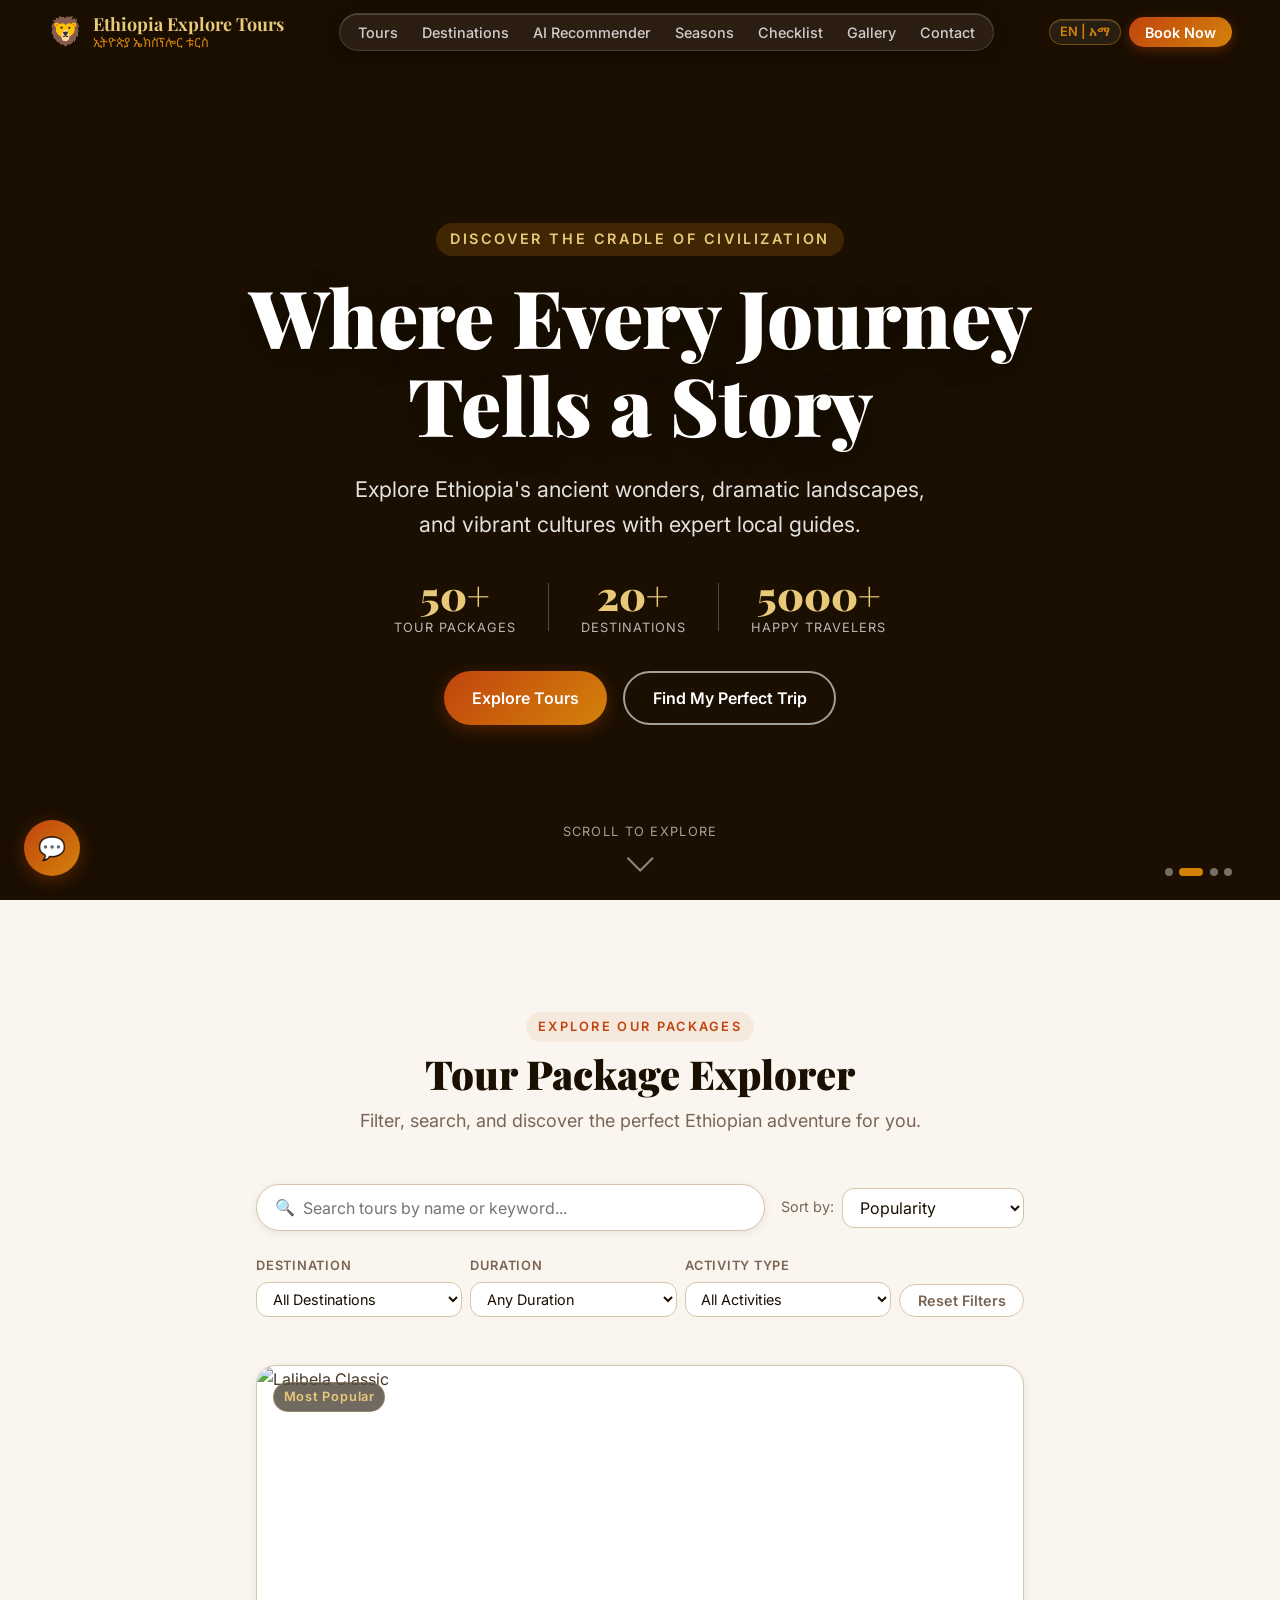
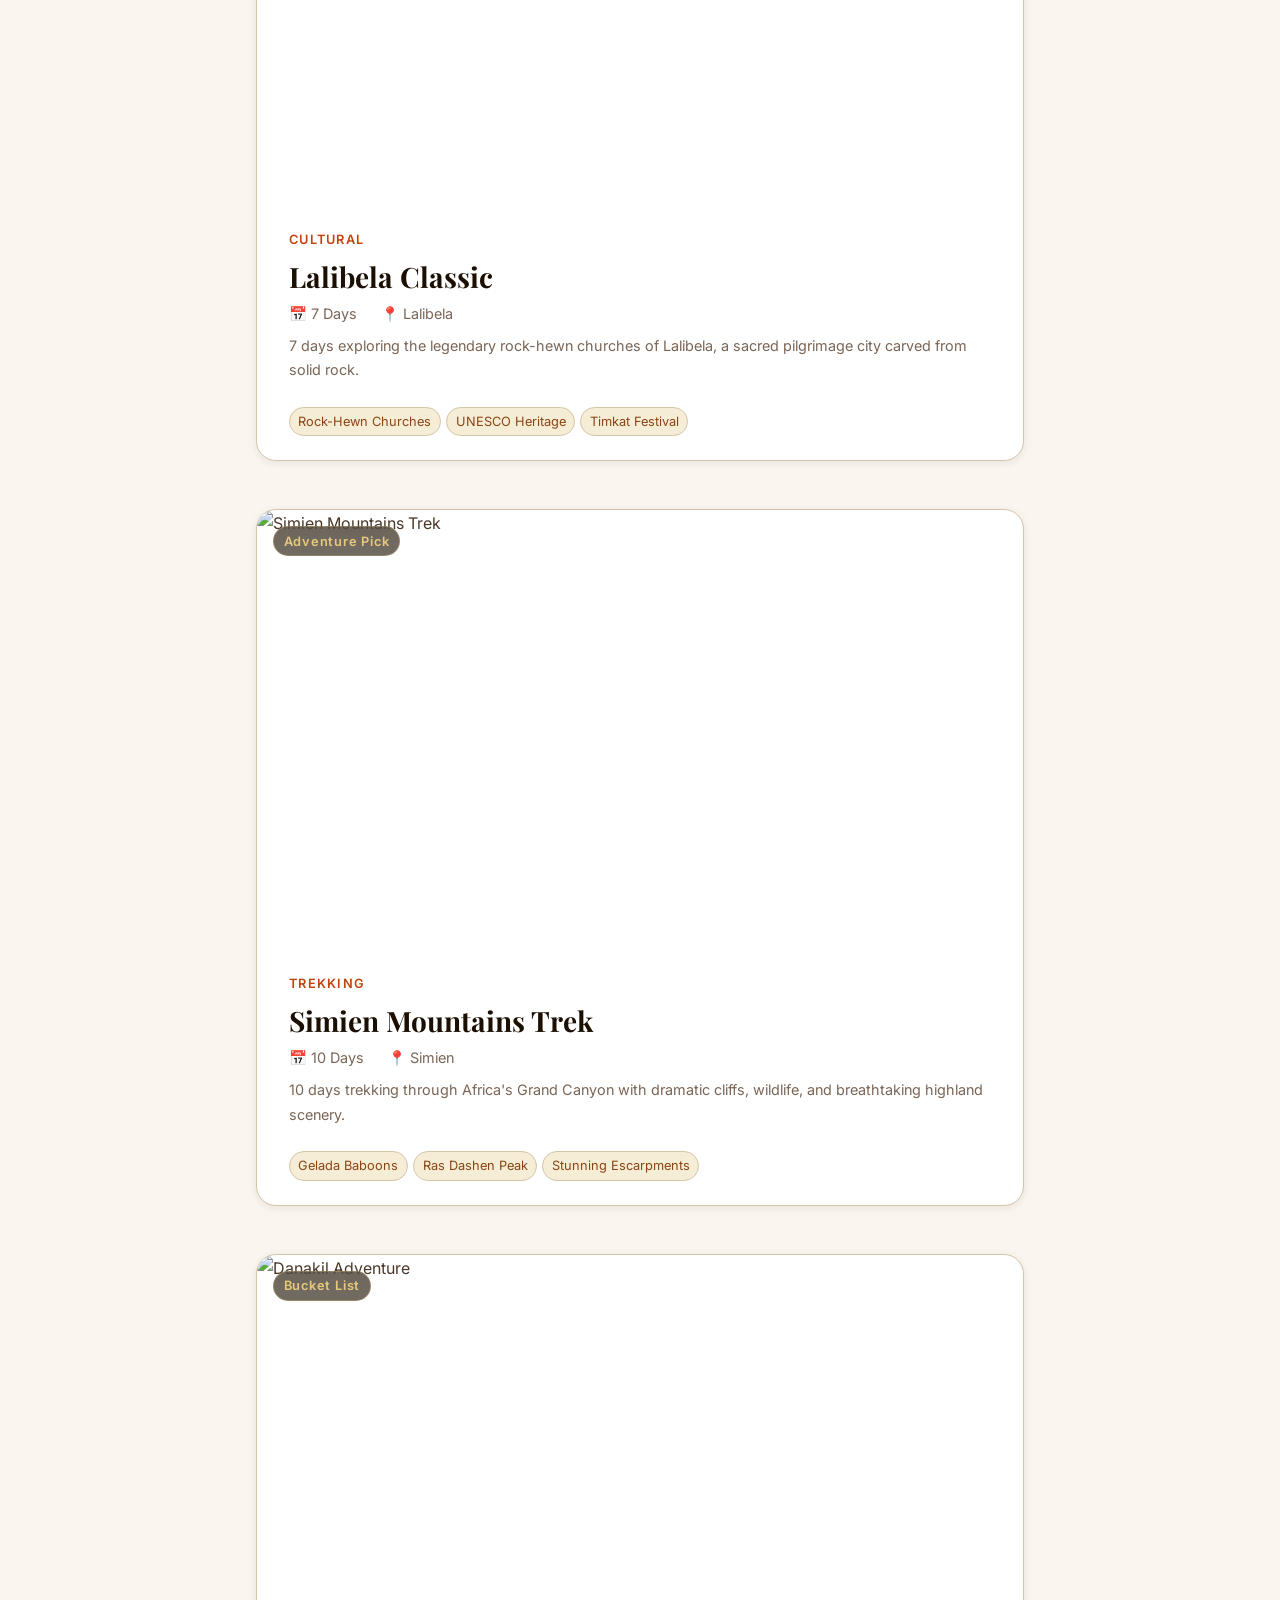
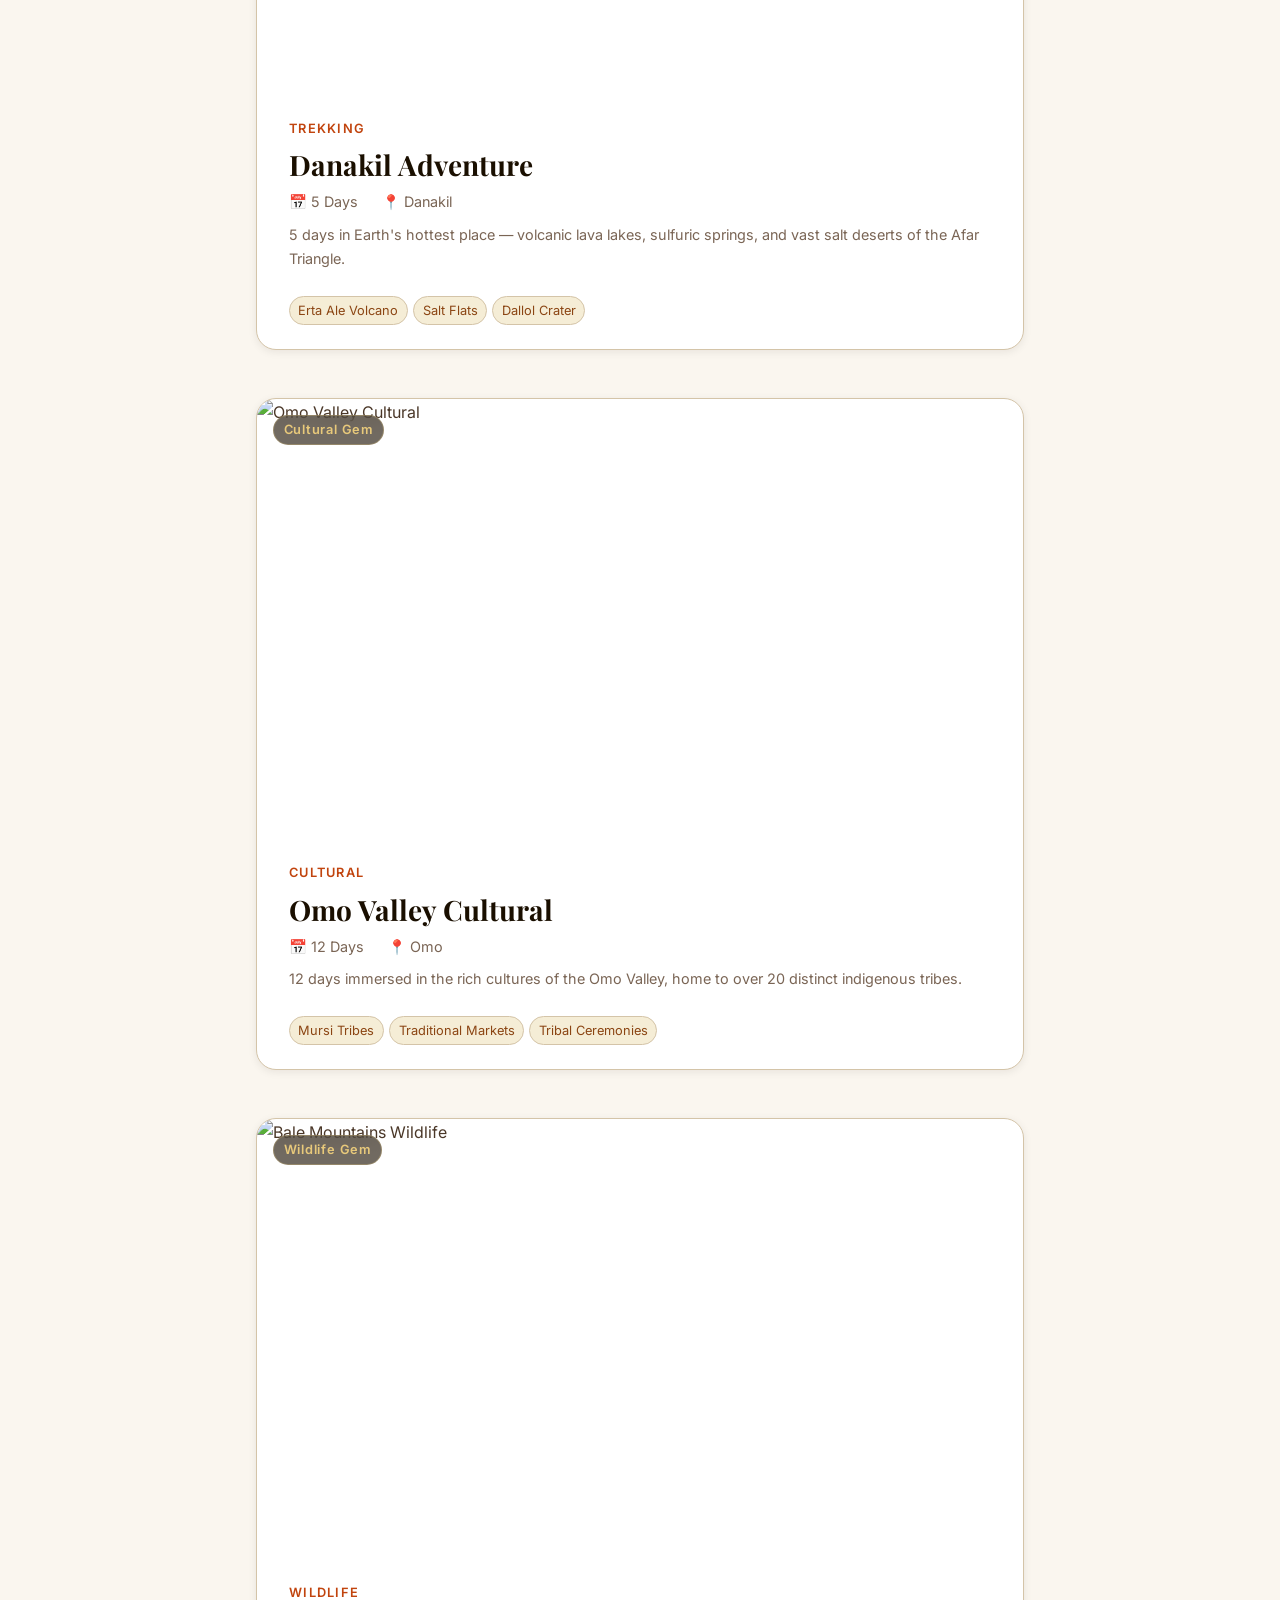
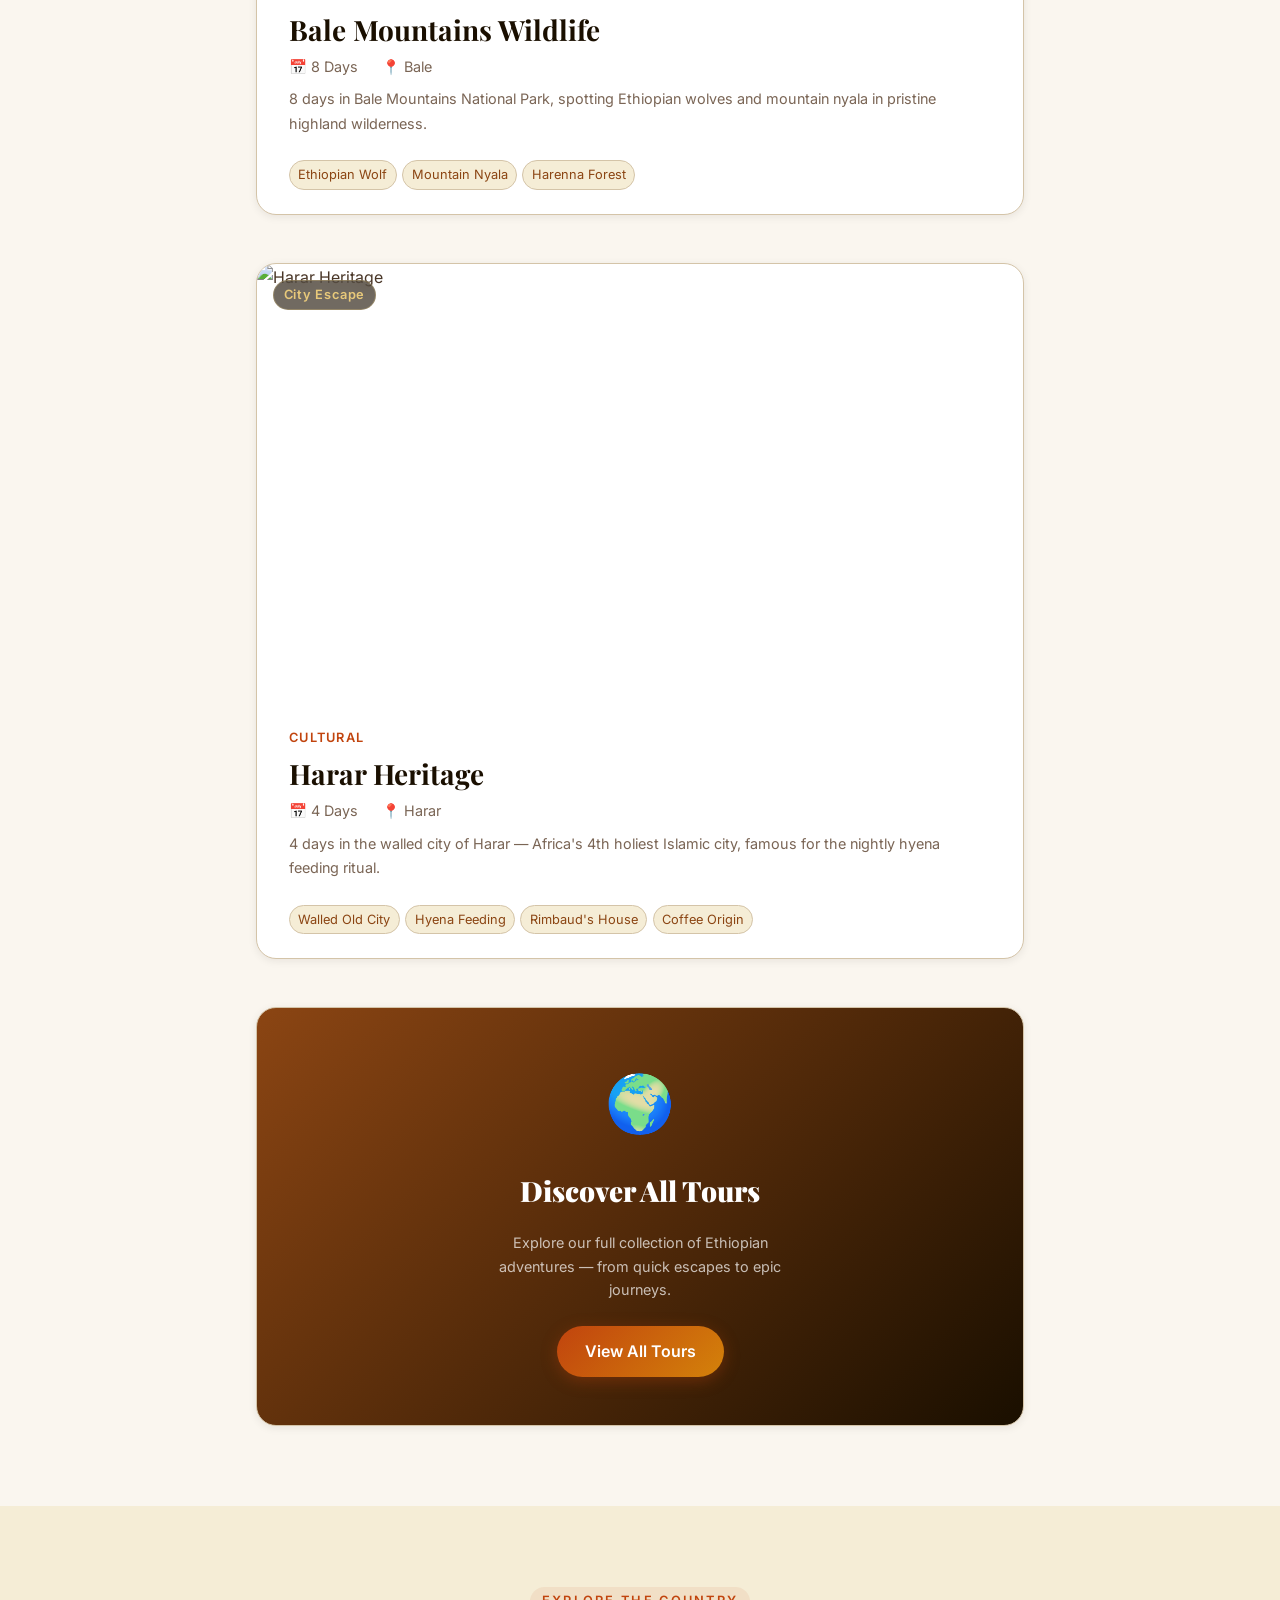
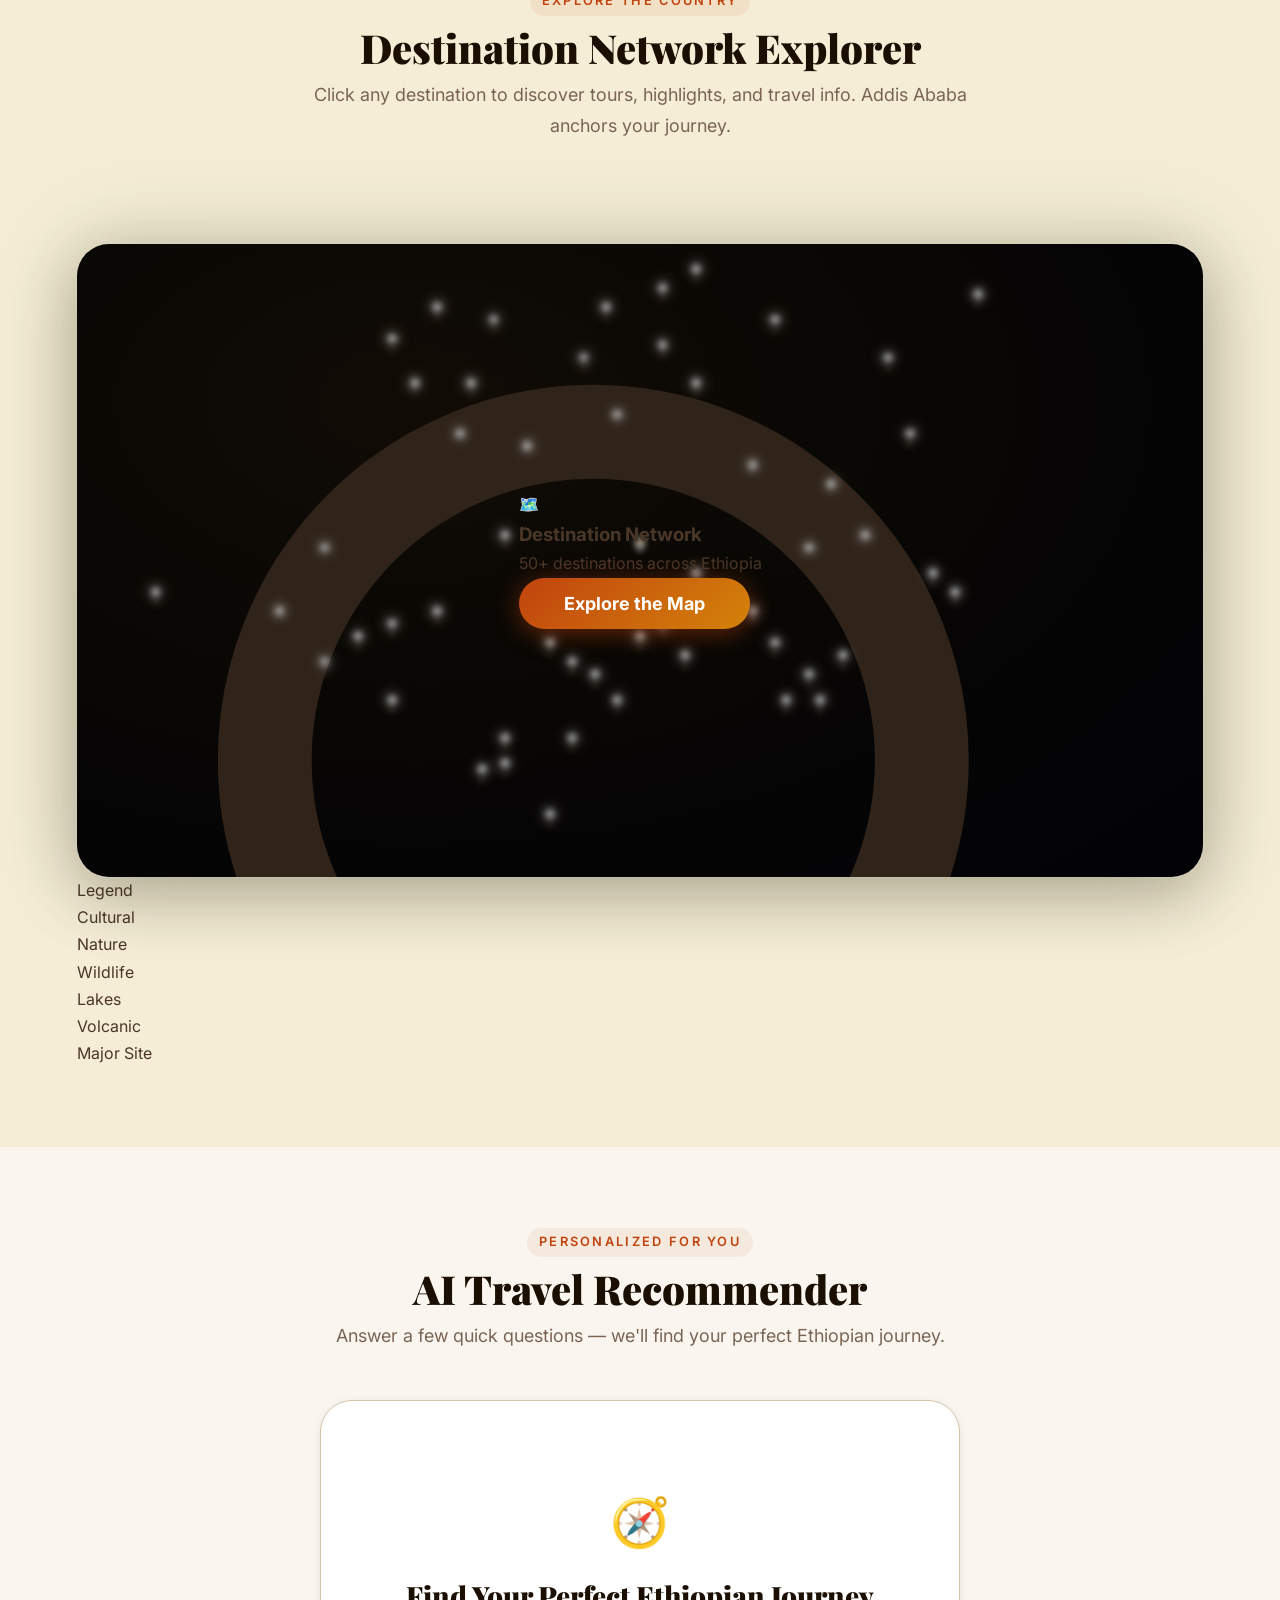
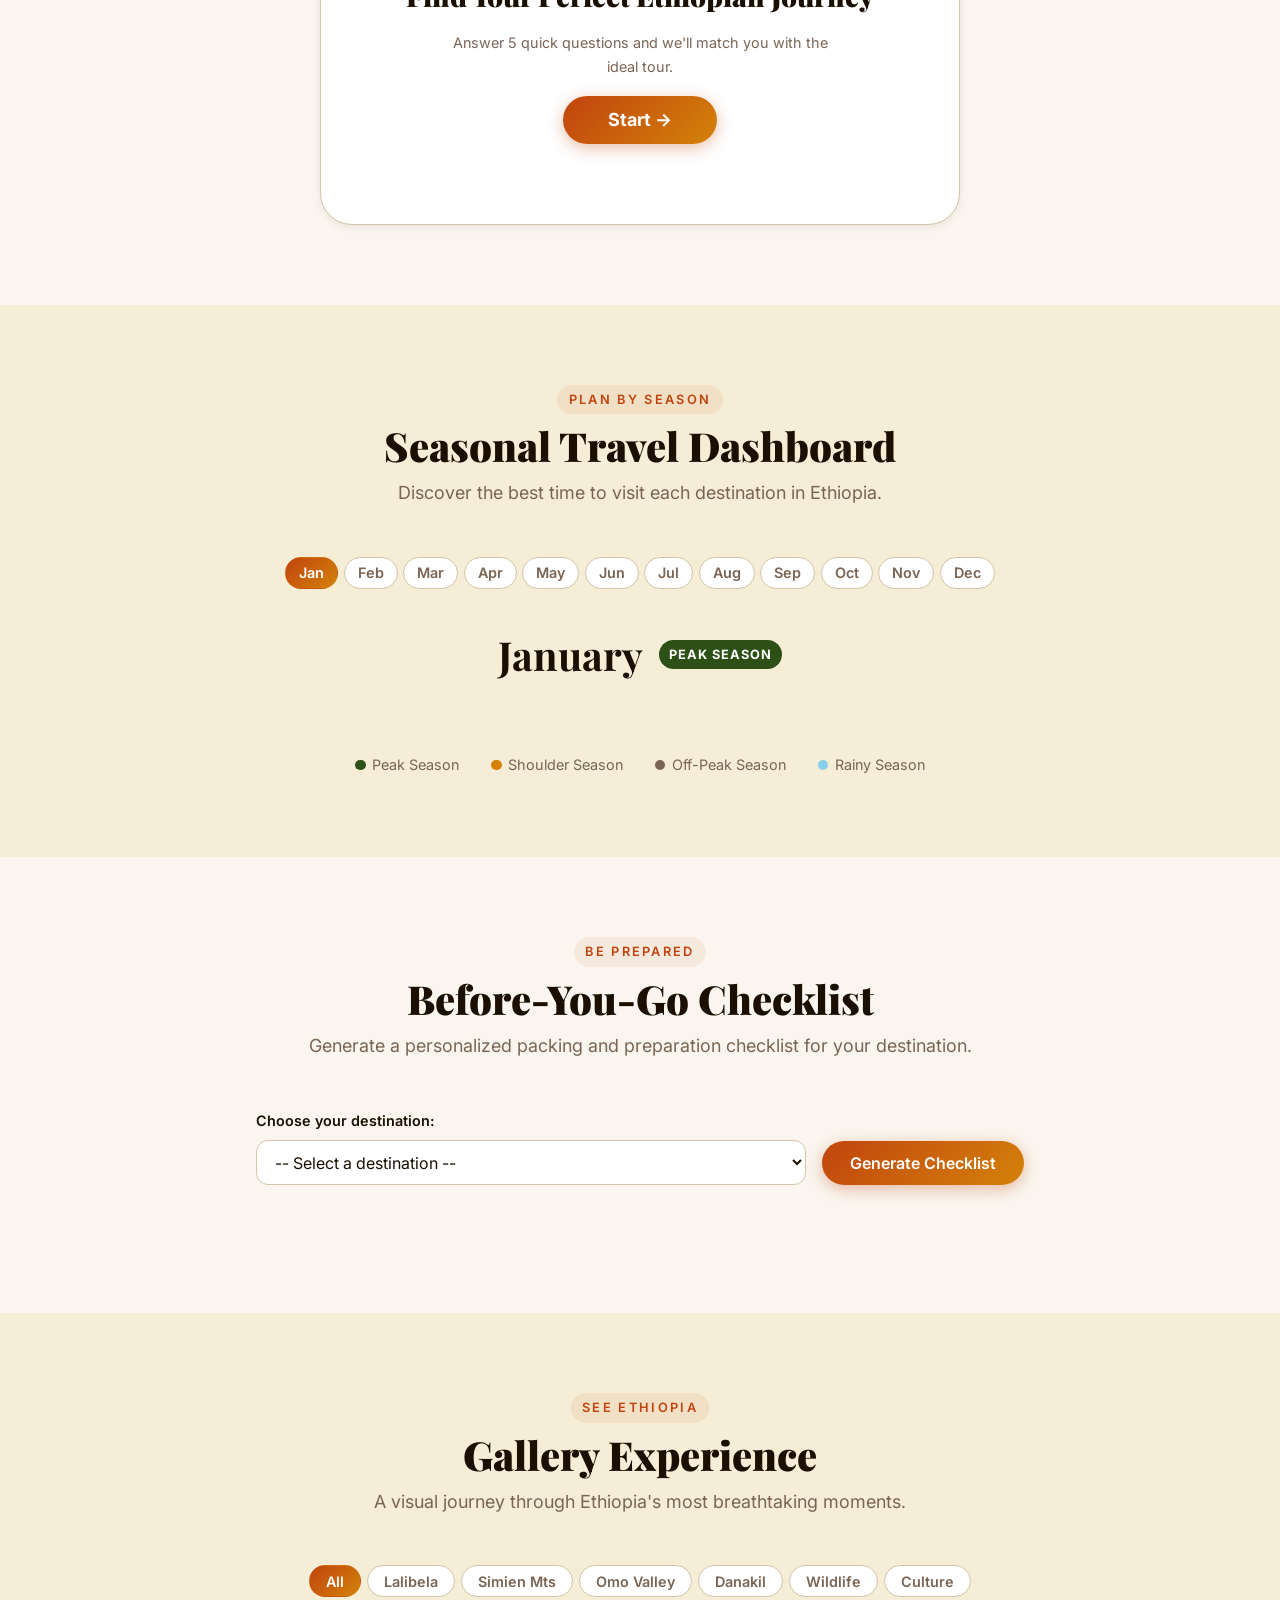
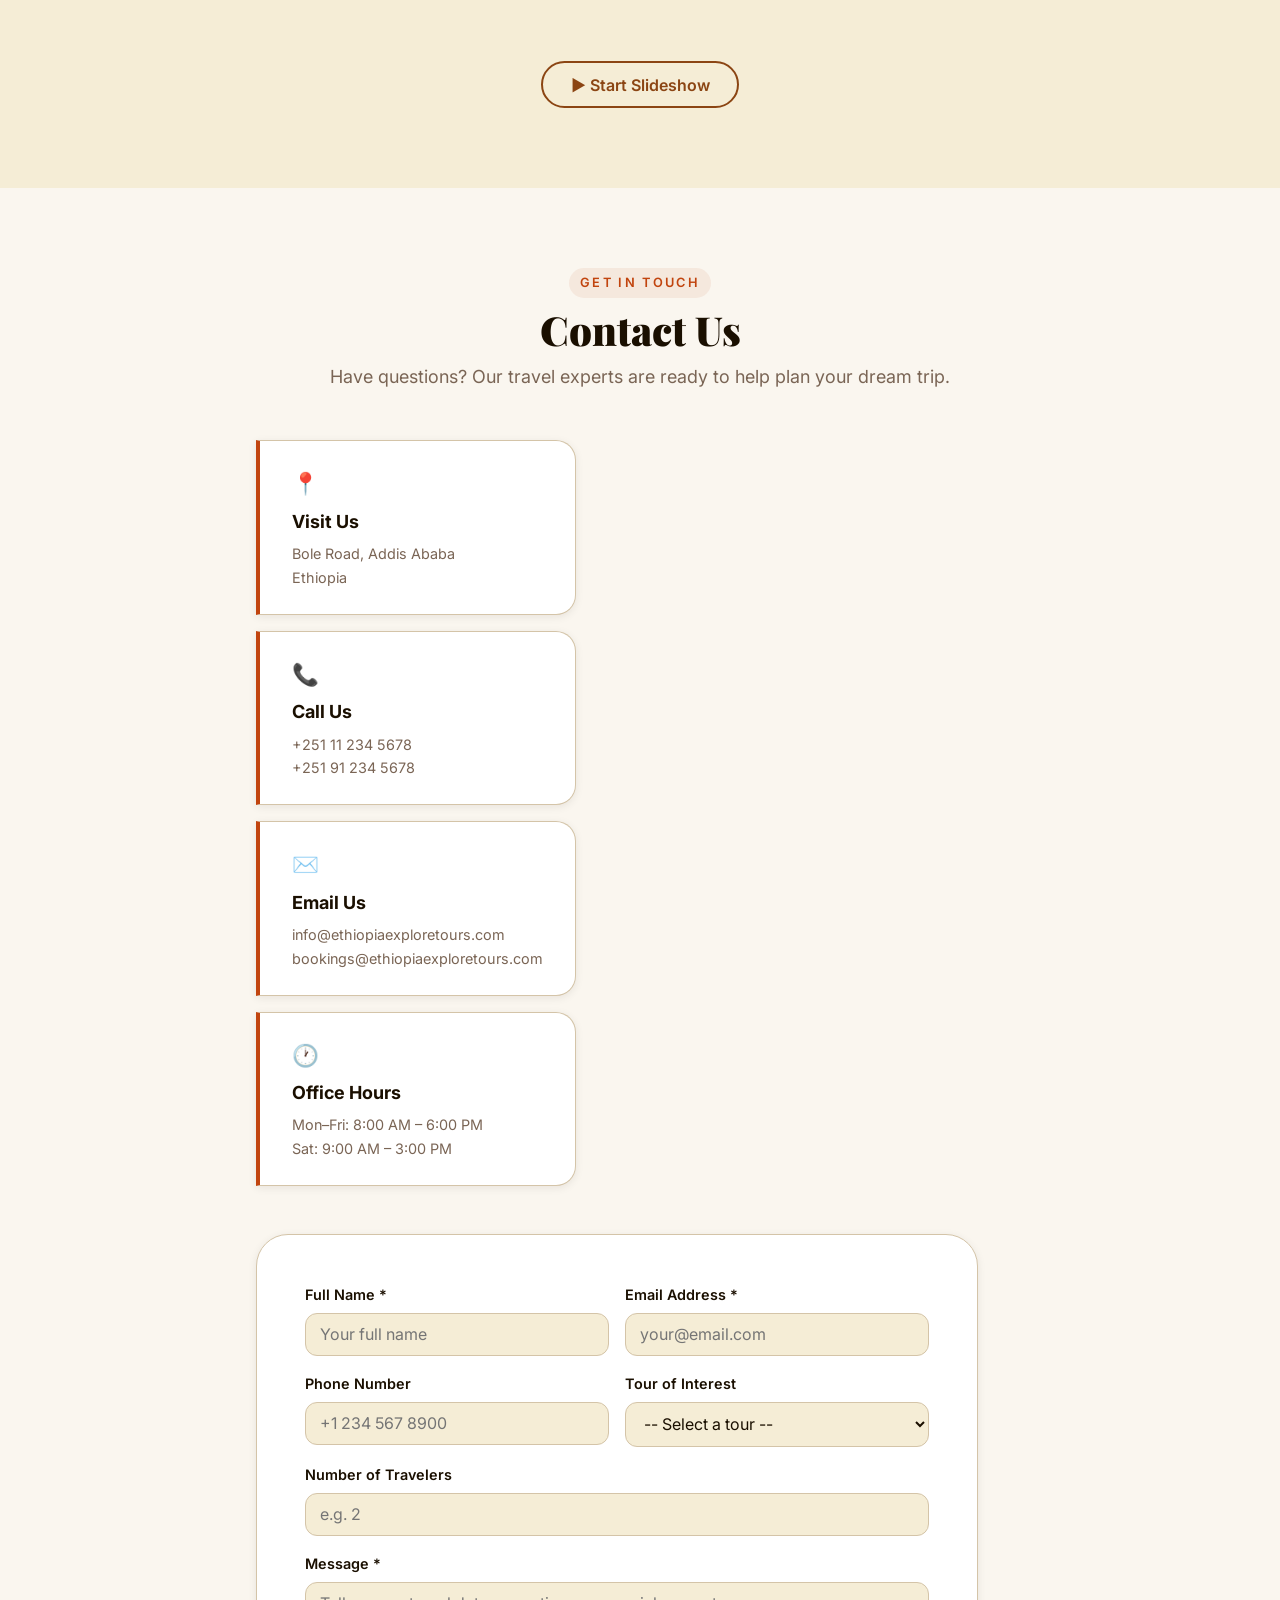
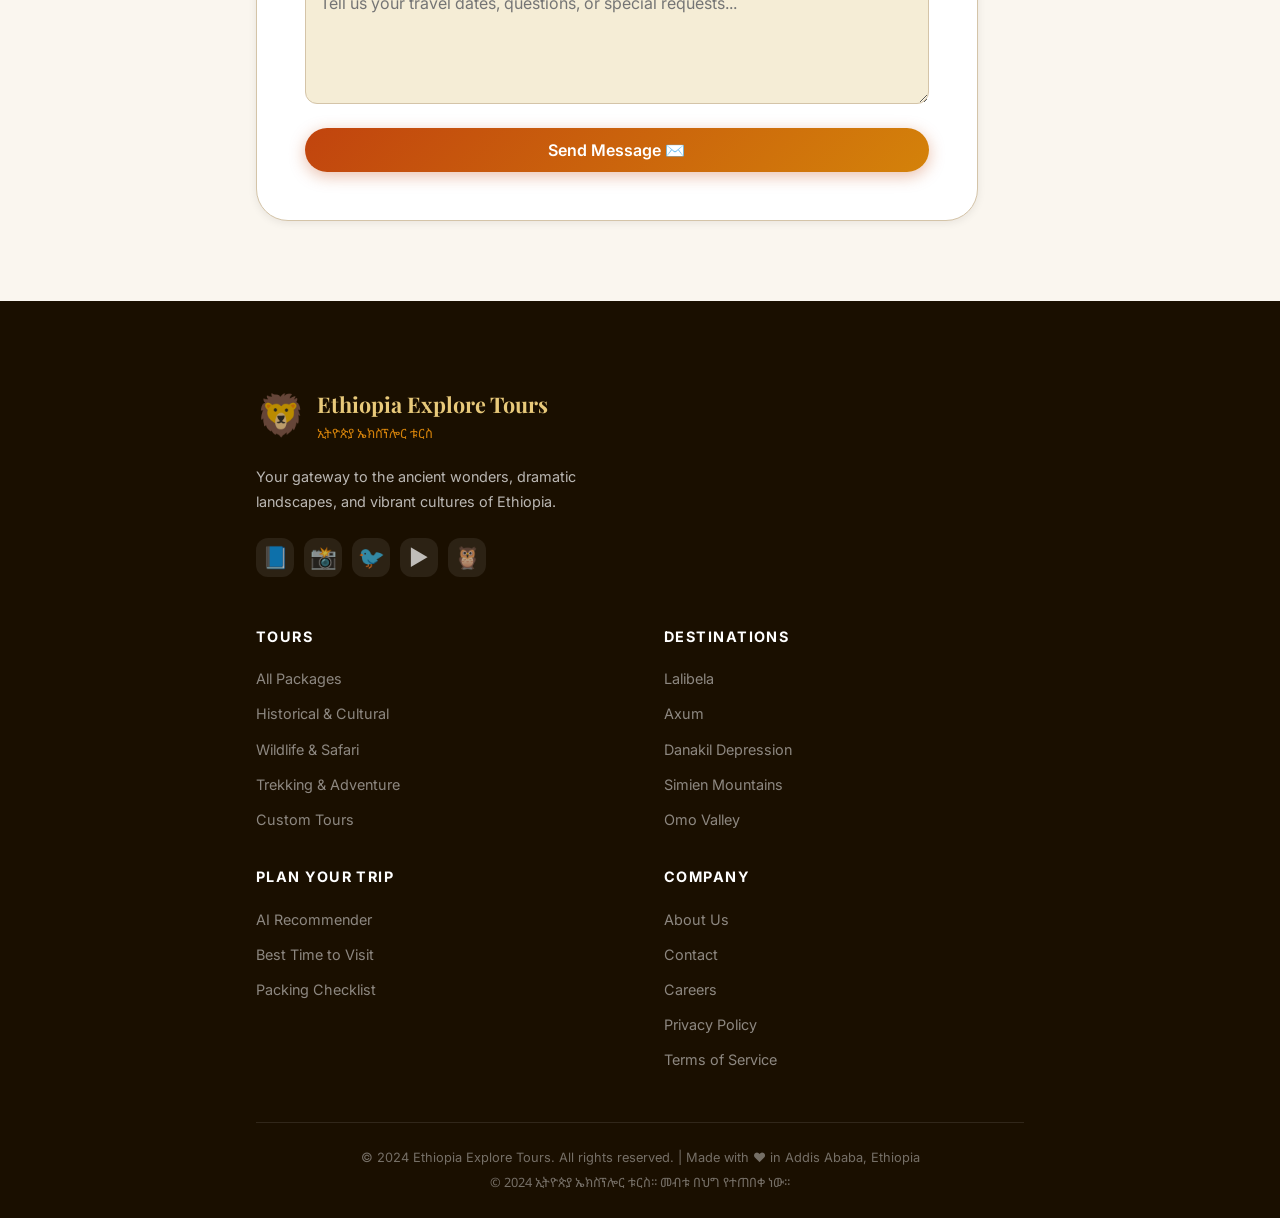
==== commit 541ebe24: "Update index.html" ====
--- a/index.html
+++ b/index.html
@@ -217,12 +217,12 @@
     </div>
   </section>
 
-<!-- ===== SECTION 3: DESTINATION MAP EXPLORER ===== -->
+<!-- ===== SECTION 3: DESTINATION NETWORK EXPLORER ===== -->
 <section id="map">
   <div class="section-header">
     <span class="section-eyebrow">Explore the Country</span>
     <h2 class="section-title" data-en="Destination Network Explorer" data-am="የመዳረሻ አውታረ መረብ አሳሽ">Destination Network Explorer</h2>
-    <p class="section-subtitle">Click any destination to discover tours, highlights, and travel info.</p>
+    <p class="section-subtitle">Click any destination to discover tours, highlights, and travel info. Addis Ababa anchors your journey.</p>
   </div>
 
   <!-- ── PREMIUM MAP SHELL ── -->
@@ -288,13 +288,20 @@
       </button>
 
       <!-- ── PINS — Central: Addis Ababa (major / golden) ── -->
-      <div class="map-pin pin-major pin-cultural" data-dest="addis" data-cat="cultural">
-        <div class="pin-halo"></div>
-        <div class="pin-glow"></div>
-        <div class="pin-icon">
-          <svg viewBox="0 0 24 24" fill="none"><path d="M12 2C8.13 2 5 5.13 5 9c0 5.25 7 13 7 13s7-7.75 7-13c0-3.87-3.13-7-7-7z" fill="currentColor"/><circle cx="12" cy="9" r="2.5" fill="white" opacity="0.9"/></svg>
-        </div>
-        <span class="pin-label">Addis Ababa</span>
+      <!-- ── ADDIS ABABA — Golden Centerpiece Anchor ── -->
+      <div class="map-pin pin-addis" data-dest="addis" data-cat="cultural" style="left:50%;top:48%;">
+        <div class="addis-ambient"></div>
+        <div class="addis-ring addis-ring-3"></div>
+        <div class="addis-ring addis-ring-2"></div>
+        <div class="addis-ring addis-ring-1"></div>
+        <div class="addis-glow"></div>
+        <div class="addis-core">
+          <svg viewBox="0 0 24 24" fill="none" width="18" height="18">
+            <path d="M12 2C8.13 2 5 5.13 5 9c0 5.25 7 13 7 13s7-7.75 7-13c0-3.87-3.13-7-7-7z" fill="white"/>
+            <circle cx="12" cy="9" r="2.8" fill="#D4820A"/>
+          </svg>
+        </div>
+        <span class="pin-label addis-label">Addis Ababa</span>
       </div>
 
       <!-- ── PINS — Major Cultural (golden) ── -->
@@ -626,26 +633,44 @@
         <span class="pin-label">Mt. Zuqualla</span>
       </div>
 
-      <!-- ── INFORMATION CARD (glassmorphic popup) ── -->
+      <!-- ── PREMIUM GLASSMORPHISM INFO PANEL ── -->
       <div class="map-popup" id="mapPopup" role="dialog" aria-label="Destination info">
         <button class="map-popup-close" id="mapPopupClose" aria-label="Close">
           <svg viewBox="0 0 24 24" fill="none" stroke="currentColor" stroke-width="2.5"><path d="M18 6L6 18M6 6l12 12"/></svg>
         </button>
+
+        <!-- Destination Preview Image -->
         <div class="map-popup-img-wrap">
           <img id="mapPopupImg" src="" alt="" loading="lazy" />
           <div class="map-popup-img-overlay"></div>
-          <span class="map-popup-category-badge" id="mapPopupCategoryBadge"></span>
-        </div>
+          <span class="map-popup-cat-badge" id="mapPopupCatBadge"></span>
+        </div>
+
+        <!-- Panel Body -->
         <div class="map-popup-body">
-          <span class="map-popup-region" id="mapPopupRegion"></span>
-          <h3 class="map-popup-name" id="mapPopupName"></h3>
+          <!-- Region + Name -->
+          <div class="map-popup-header">
+            <span class="map-popup-region" id="mapPopupRegion"></span>
+            <h3 class="map-popup-name" id="mapPopupName"></h3>
+          </div>
+
+          <!-- Short Description -->
           <p class="map-popup-desc" id="mapPopupDesc"></p>
+
+          <!-- Tourist Highlights -->
+          <div class="map-popup-highlights-label">Tourist Highlights</div>
           <div class="map-popup-highlights" id="mapPopupHighlights"></div>
+
+          <!-- Quick Info Tags -->
           <div class="map-popup-meta" id="mapPopupMeta"></div>
-          <a href="#tours" class="btn-primary map-popup-cta">
-            <svg viewBox="0 0 24 24" fill="none" stroke="currentColor" stroke-width="2" width="14" height="14"><path d="M5 12h14M12 5l7 7-7 7"/></svg>
-            View Tours
-          </a>
+
+          <!-- Action Button + Close -->
+          <div class="map-popup-actions">
+            <button class="btn-primary map-popup-cta" id="mapPopupCta">
+              <svg viewBox="0 0 24 24" fill="none" stroke="currentColor" stroke-width="2" width="14" height="14"><path d="M5 12h14M12 5l7 7-7 7"/></svg>
+              View Tours
+            </button>
+          </div>
         </div>
       </div>
 
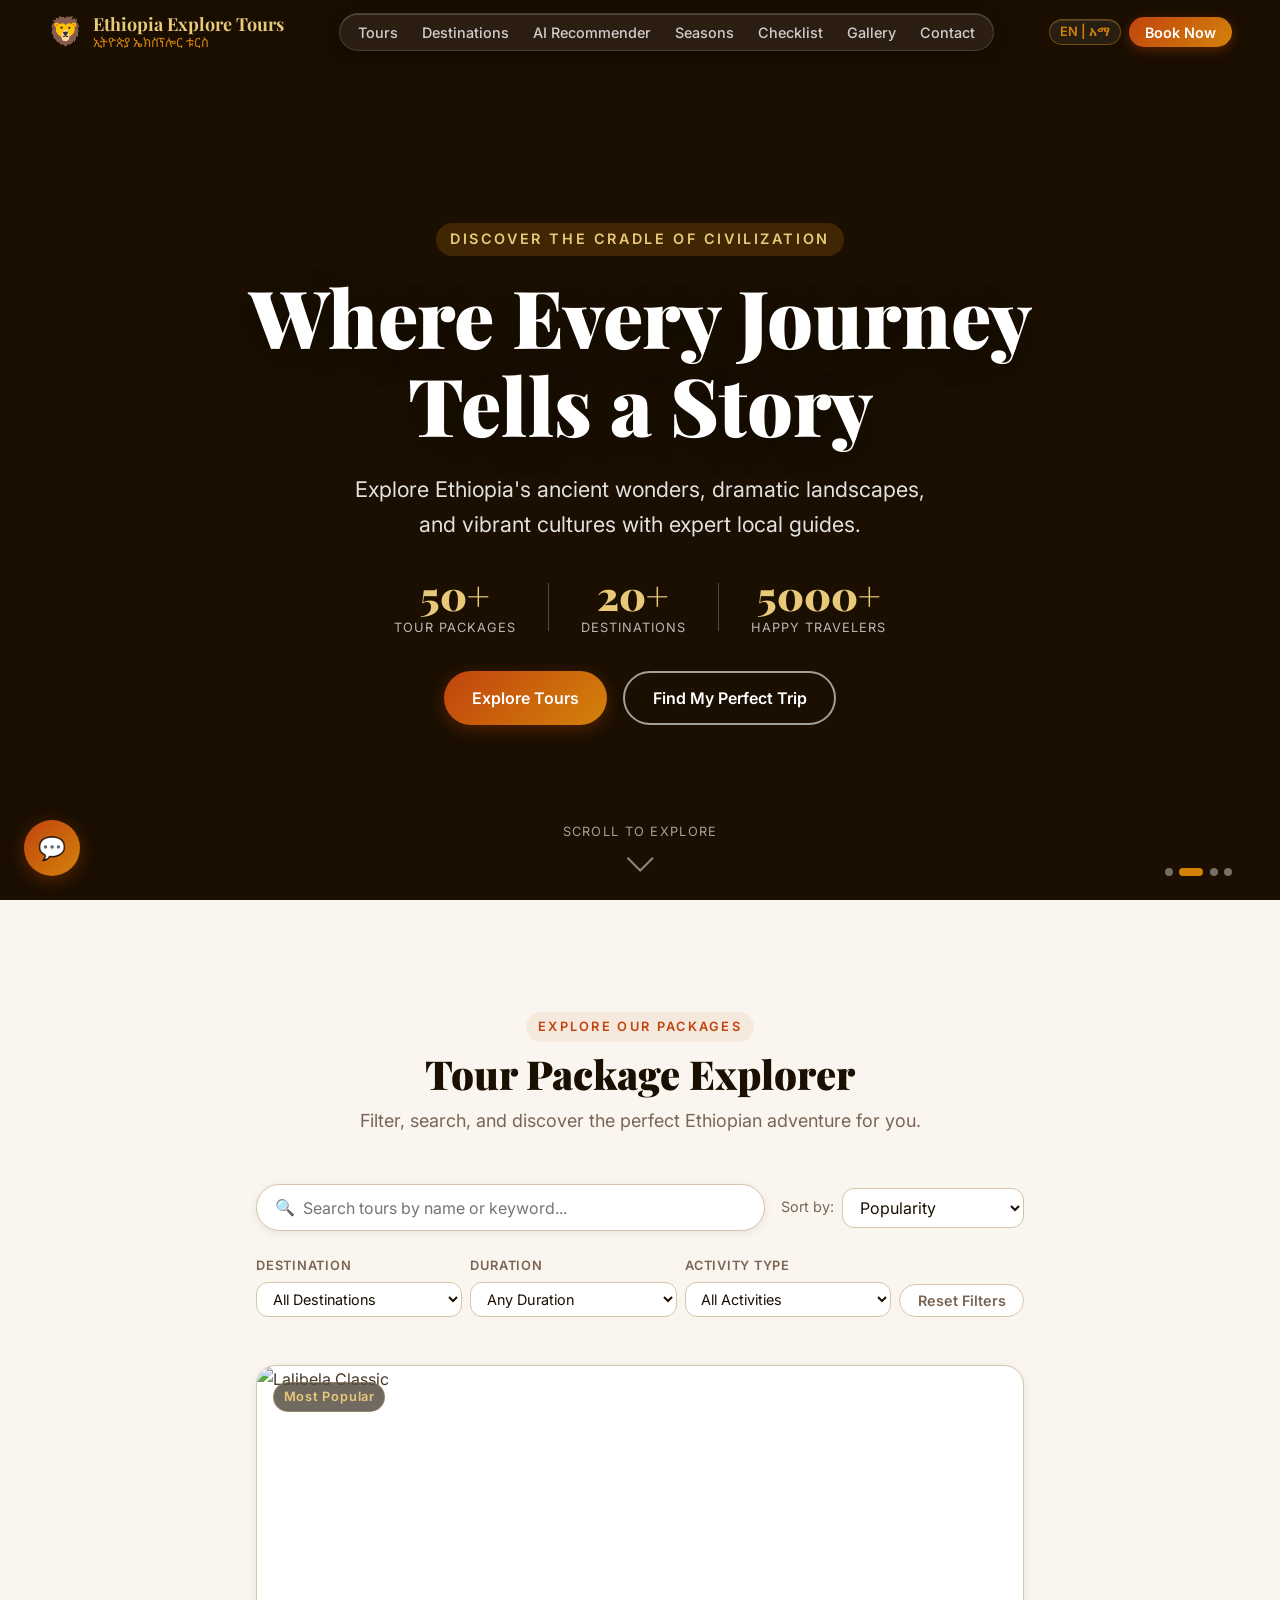
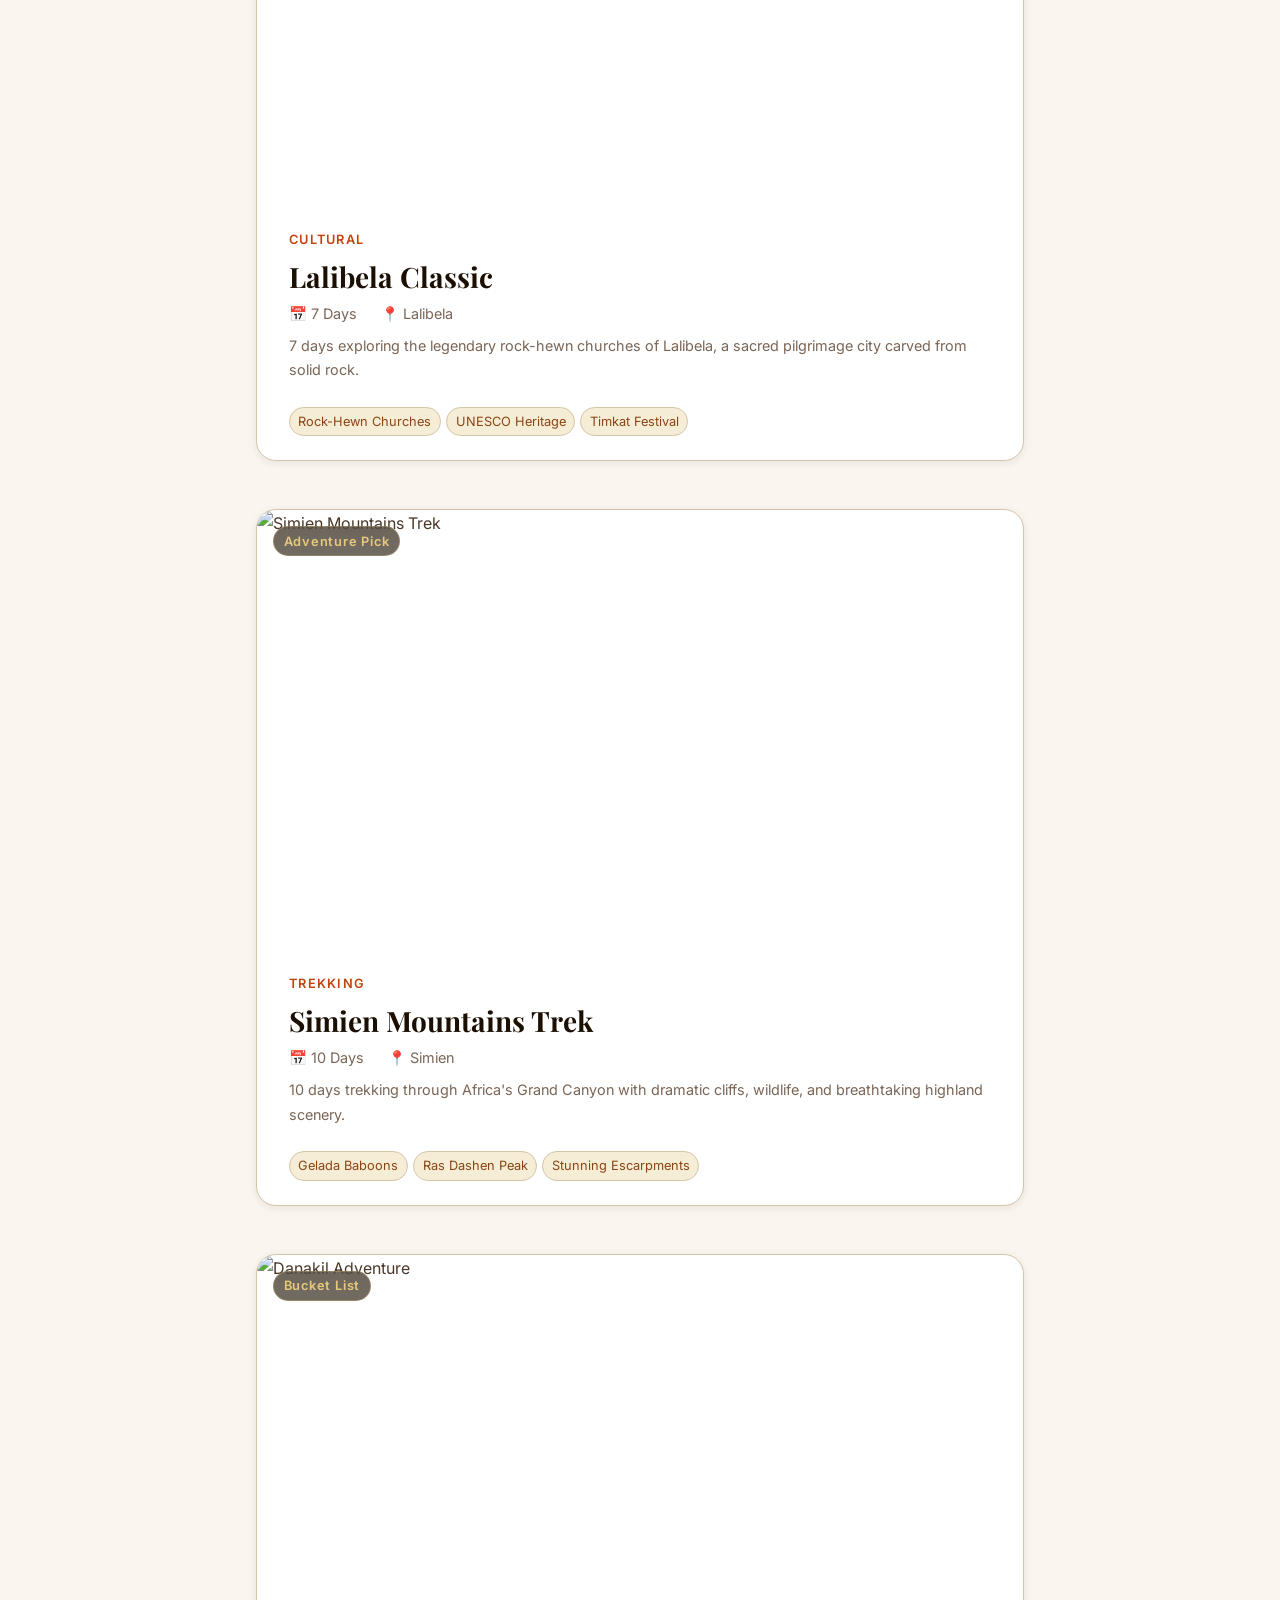
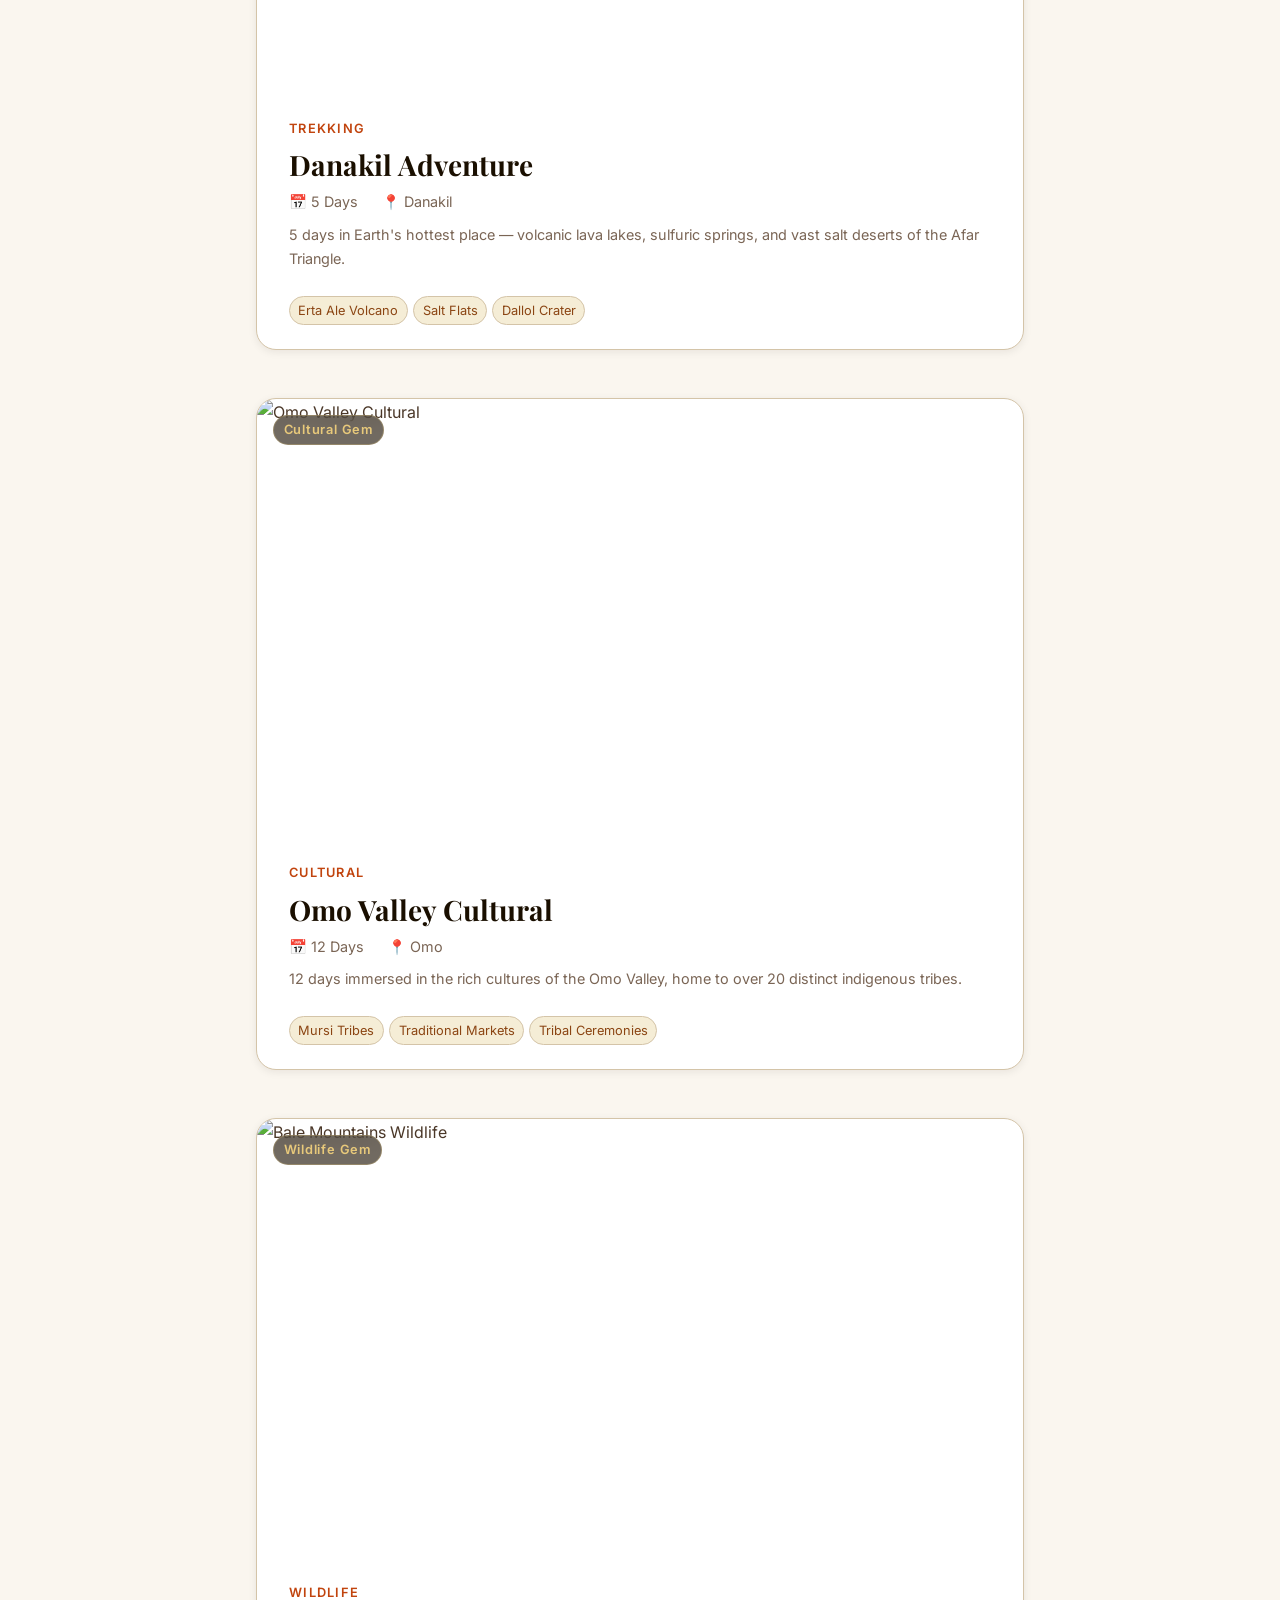
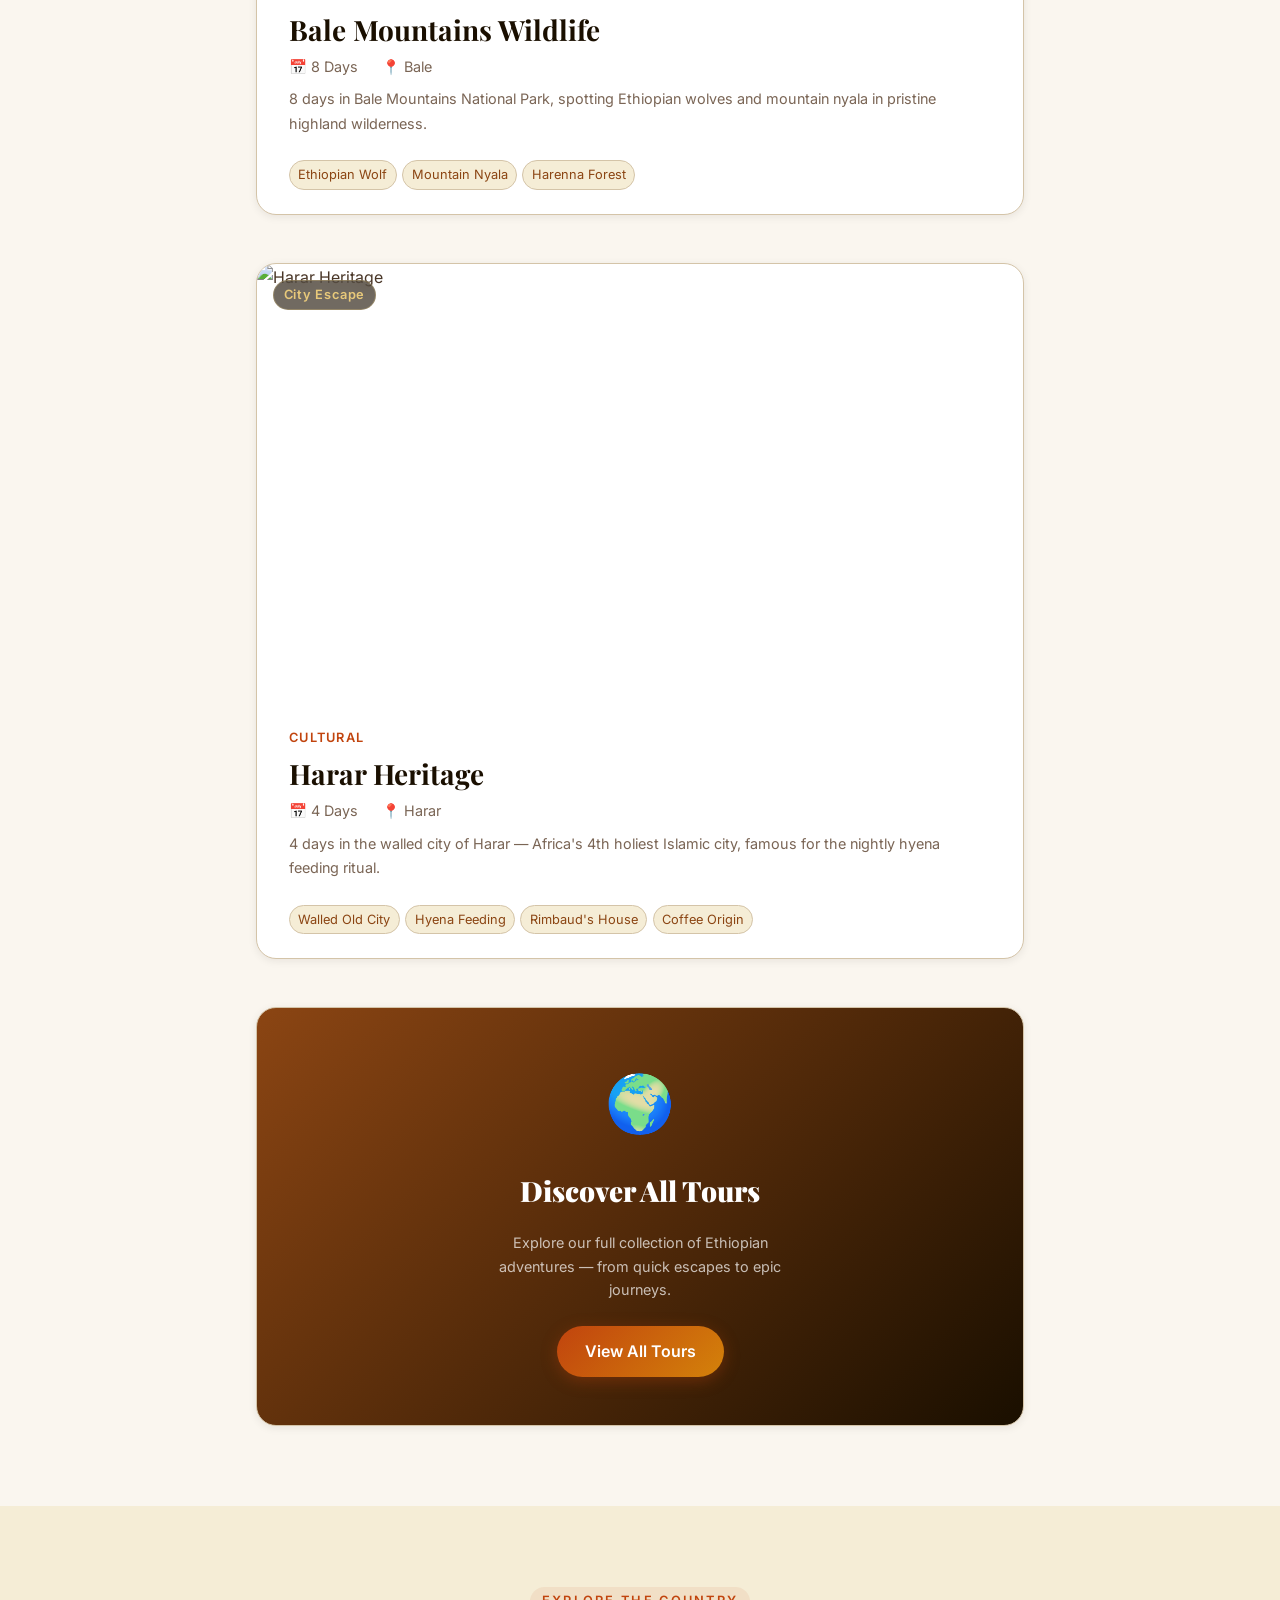
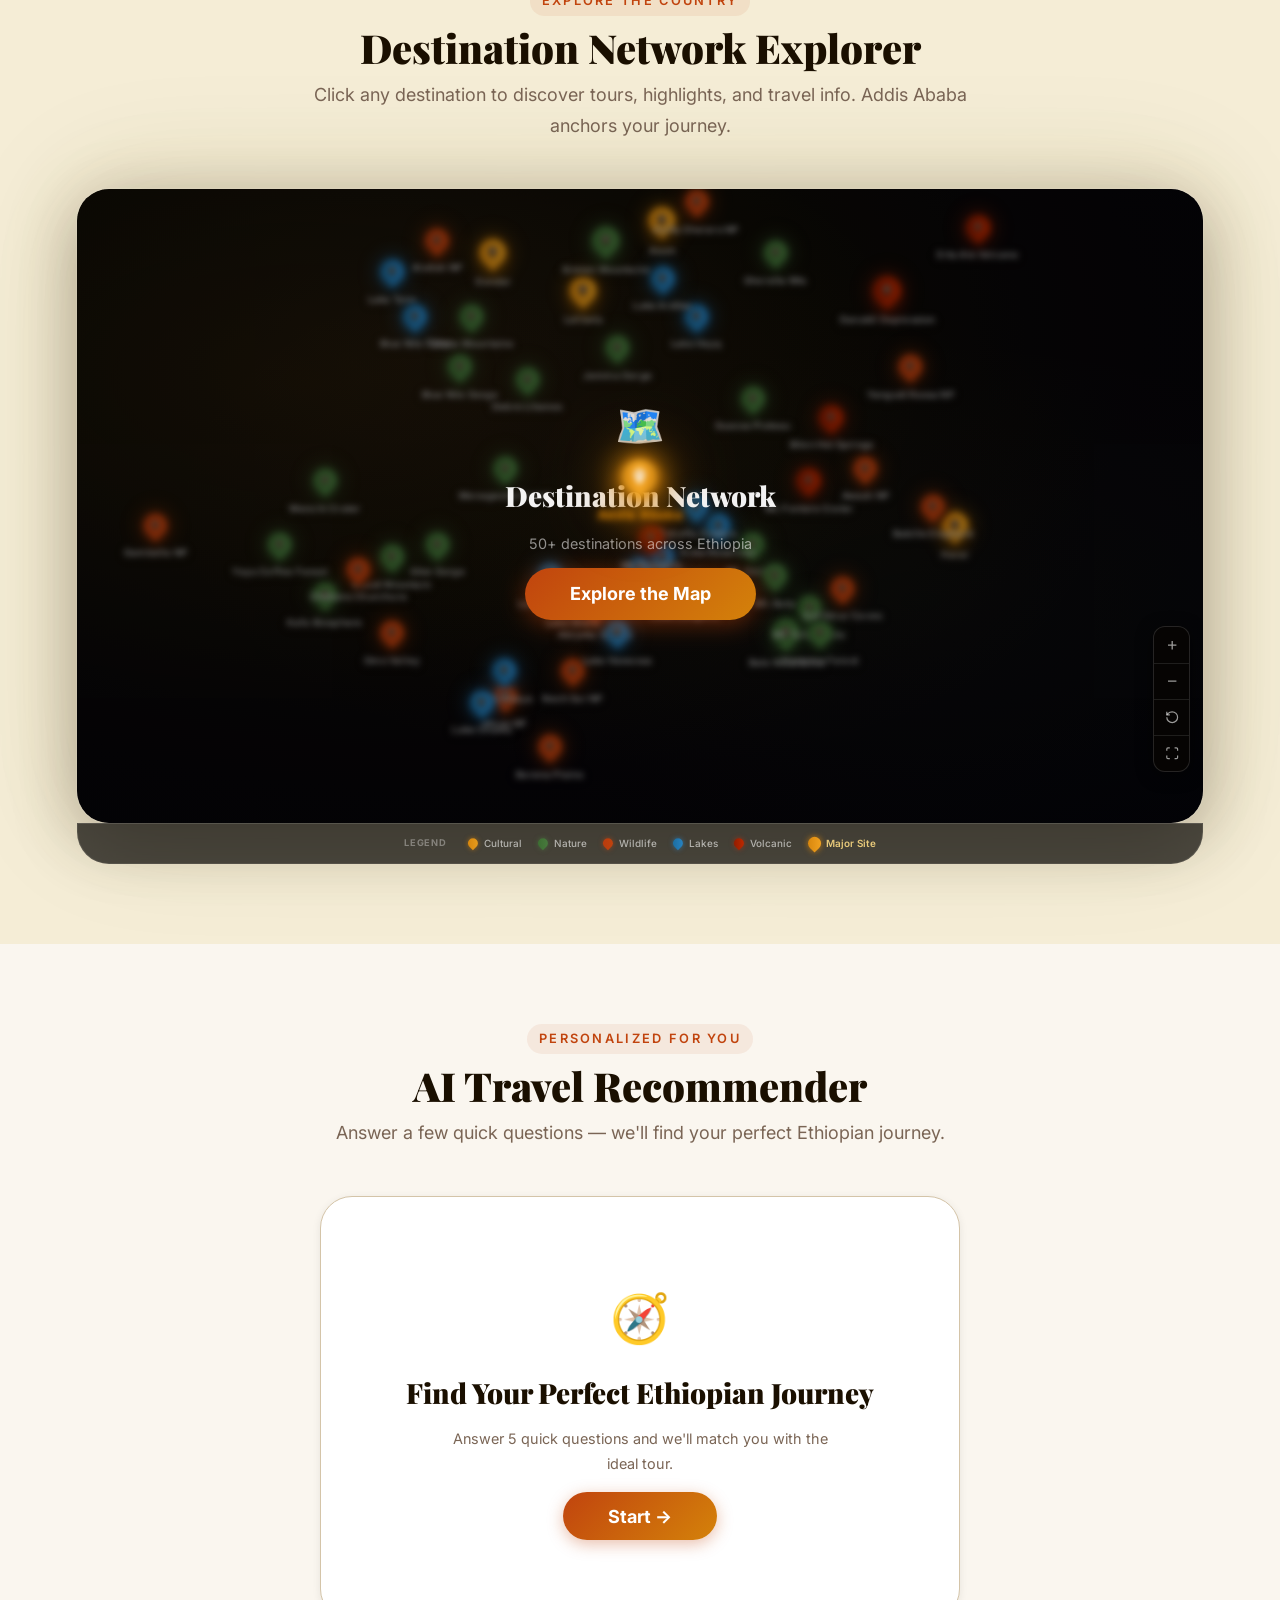
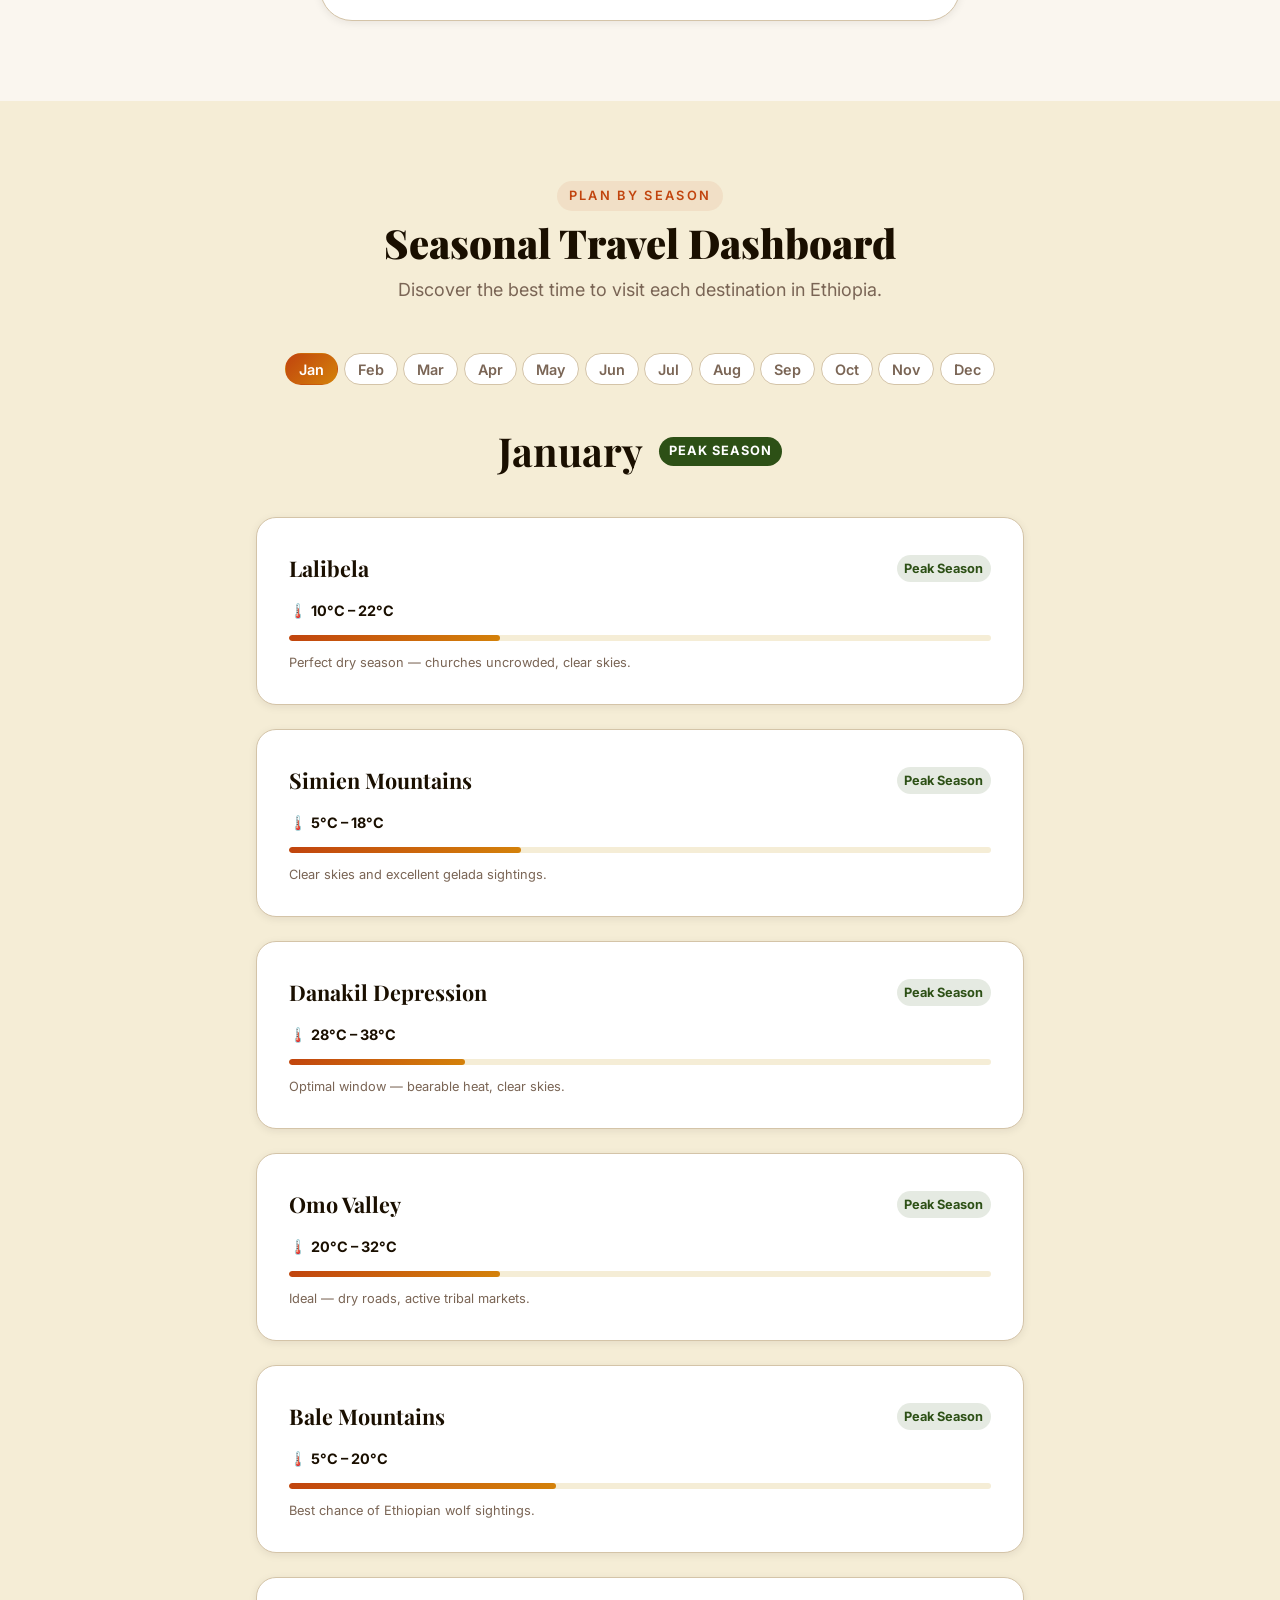
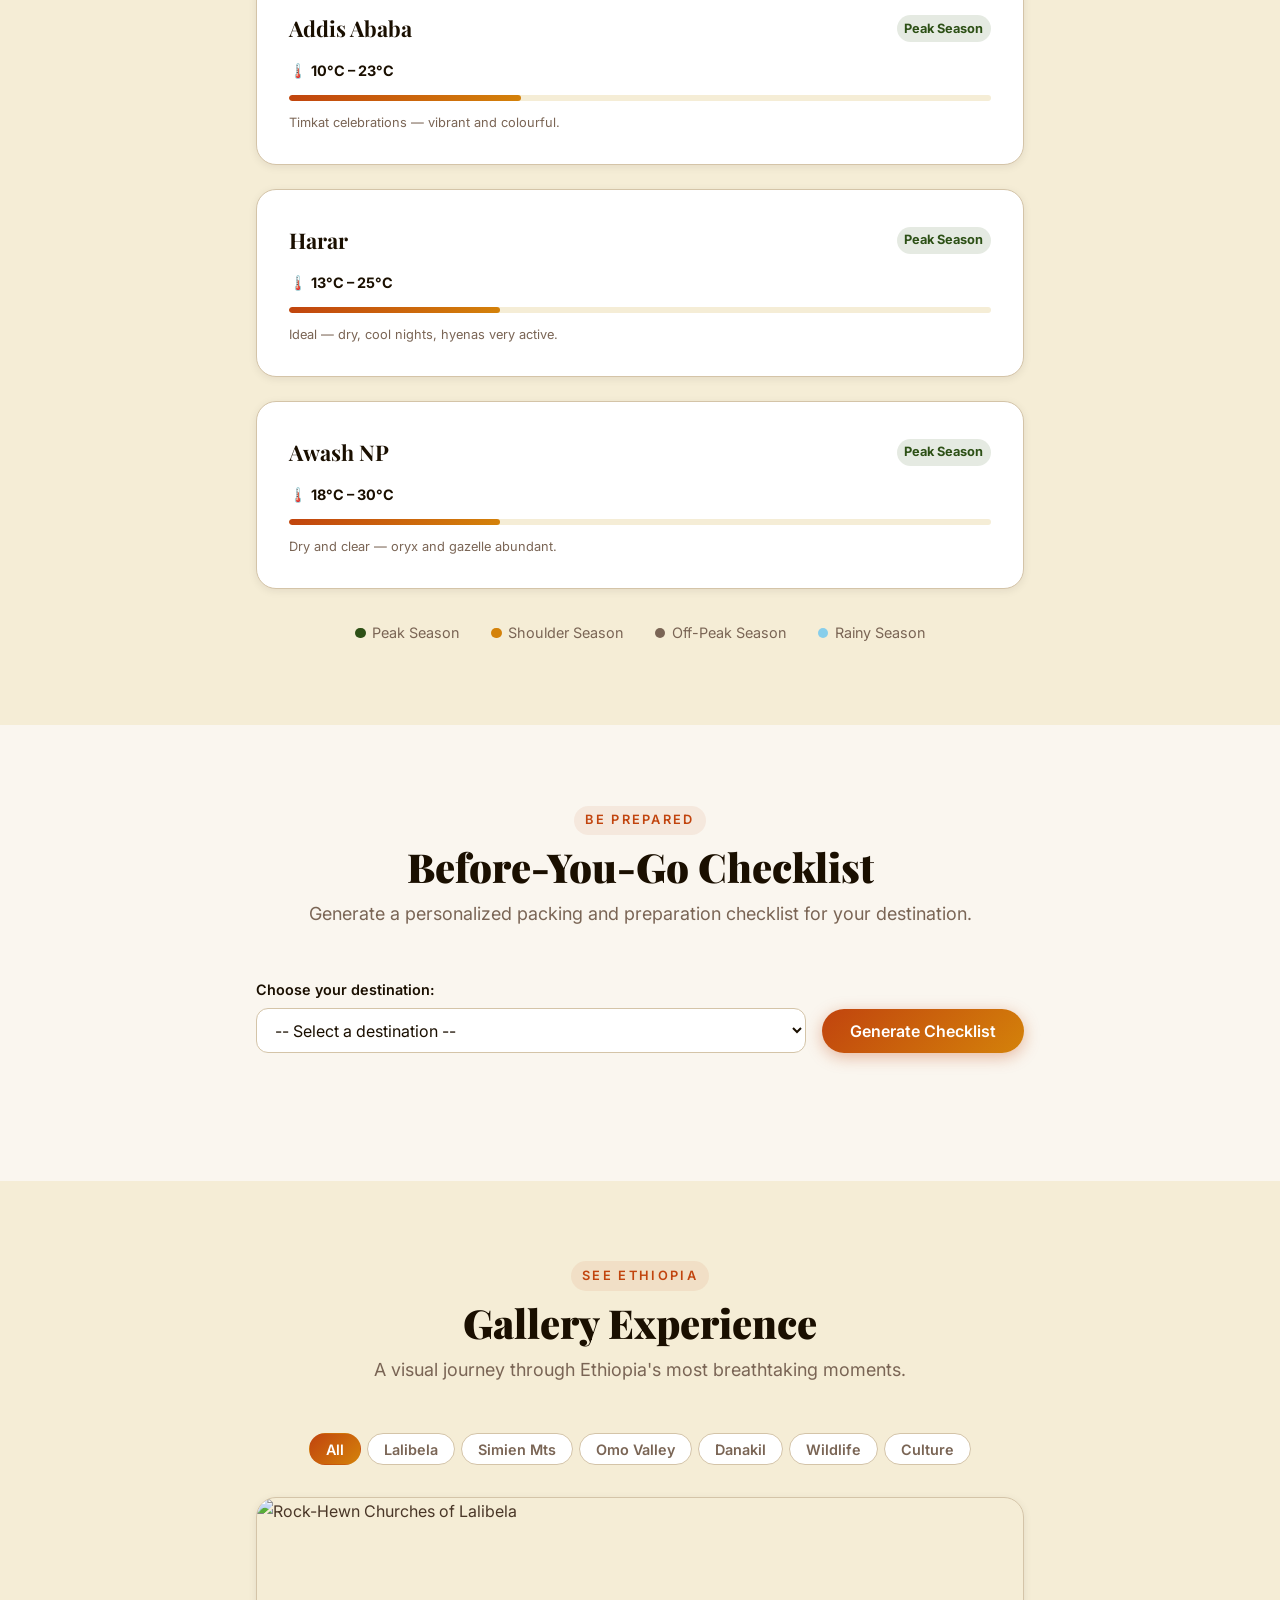
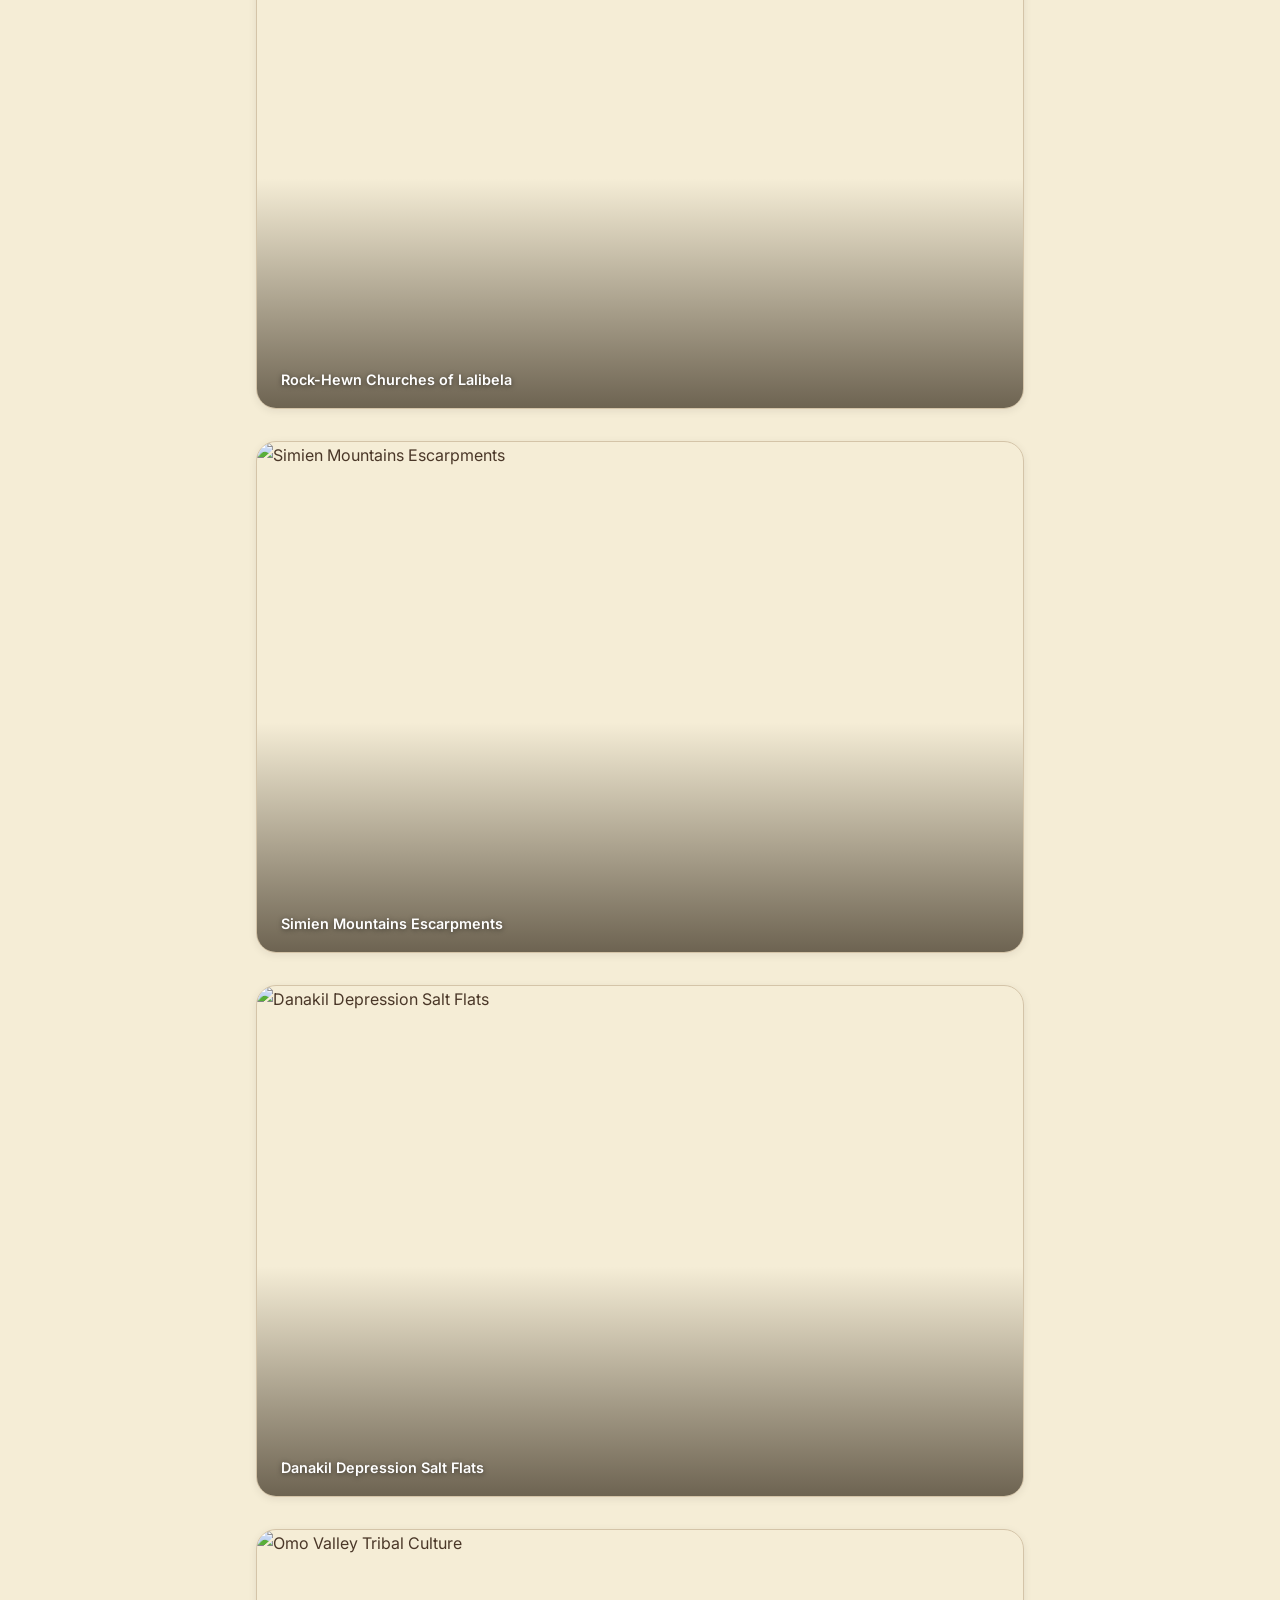
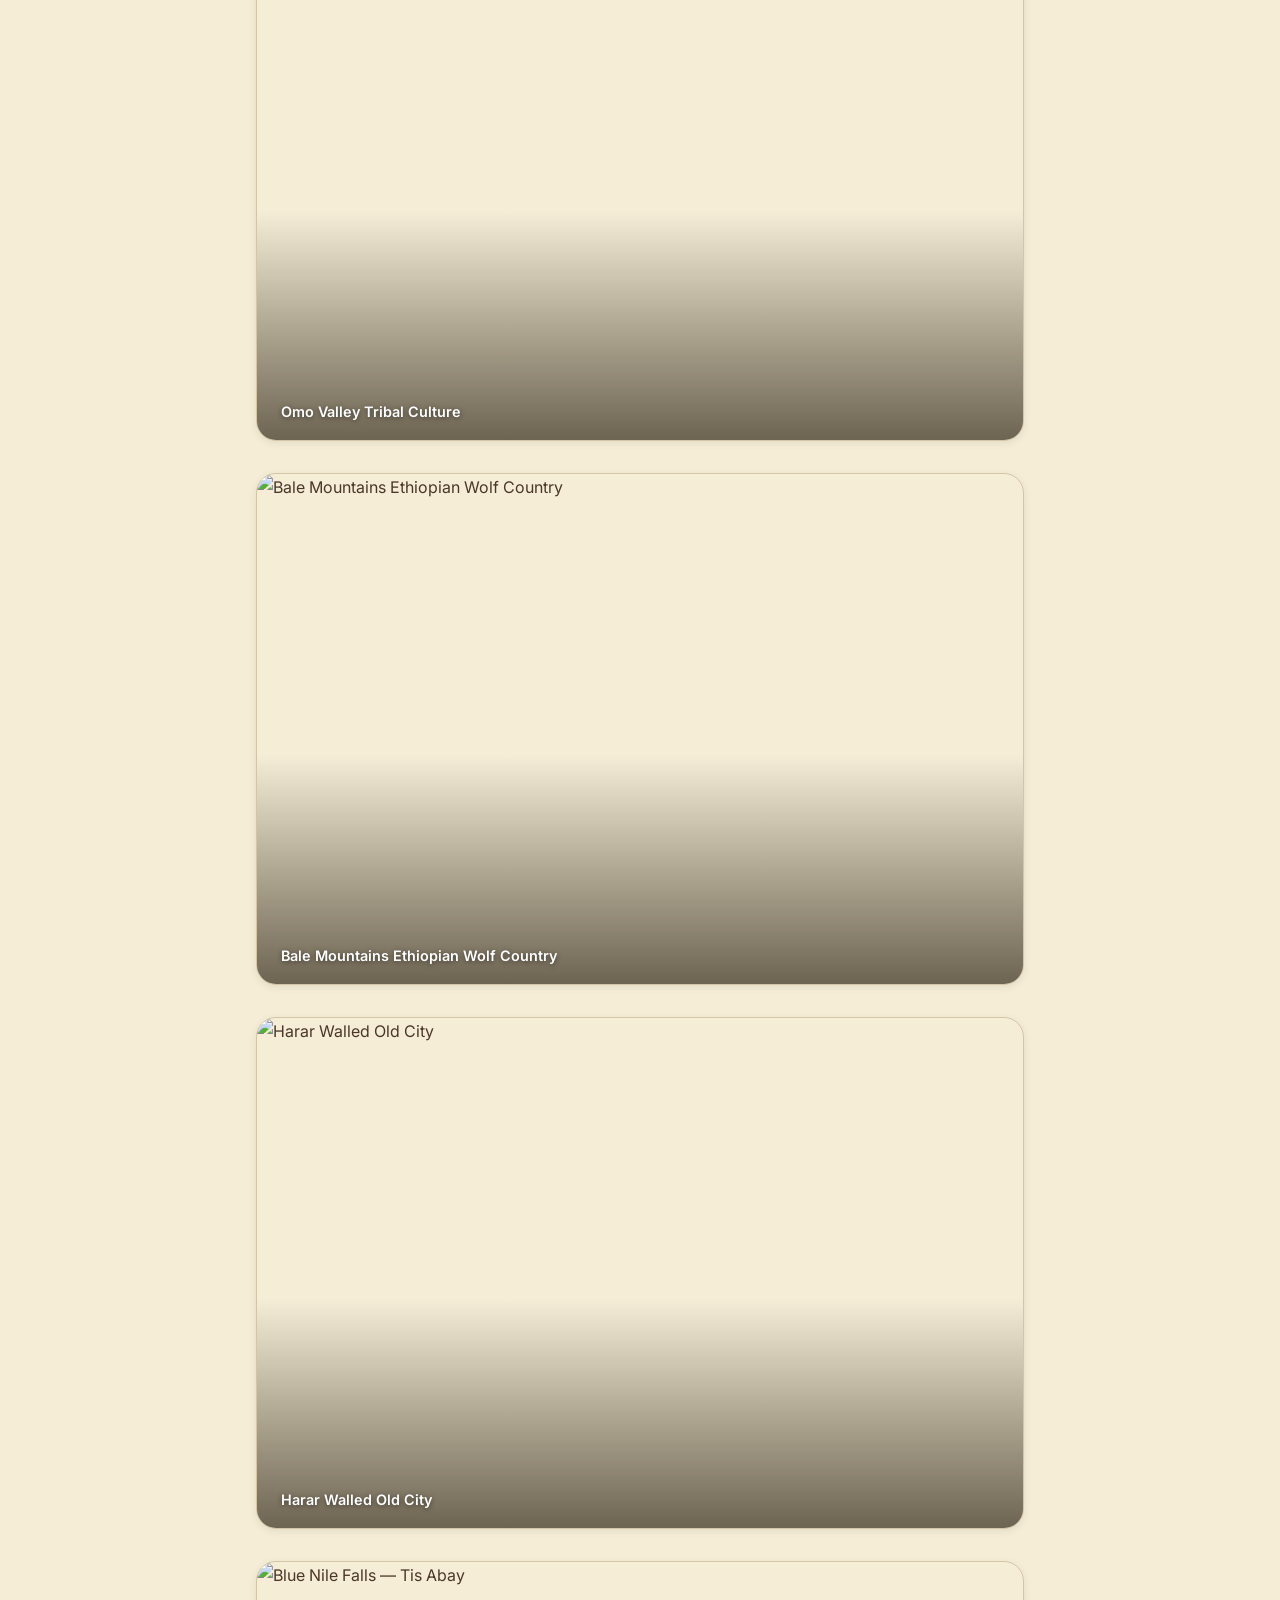
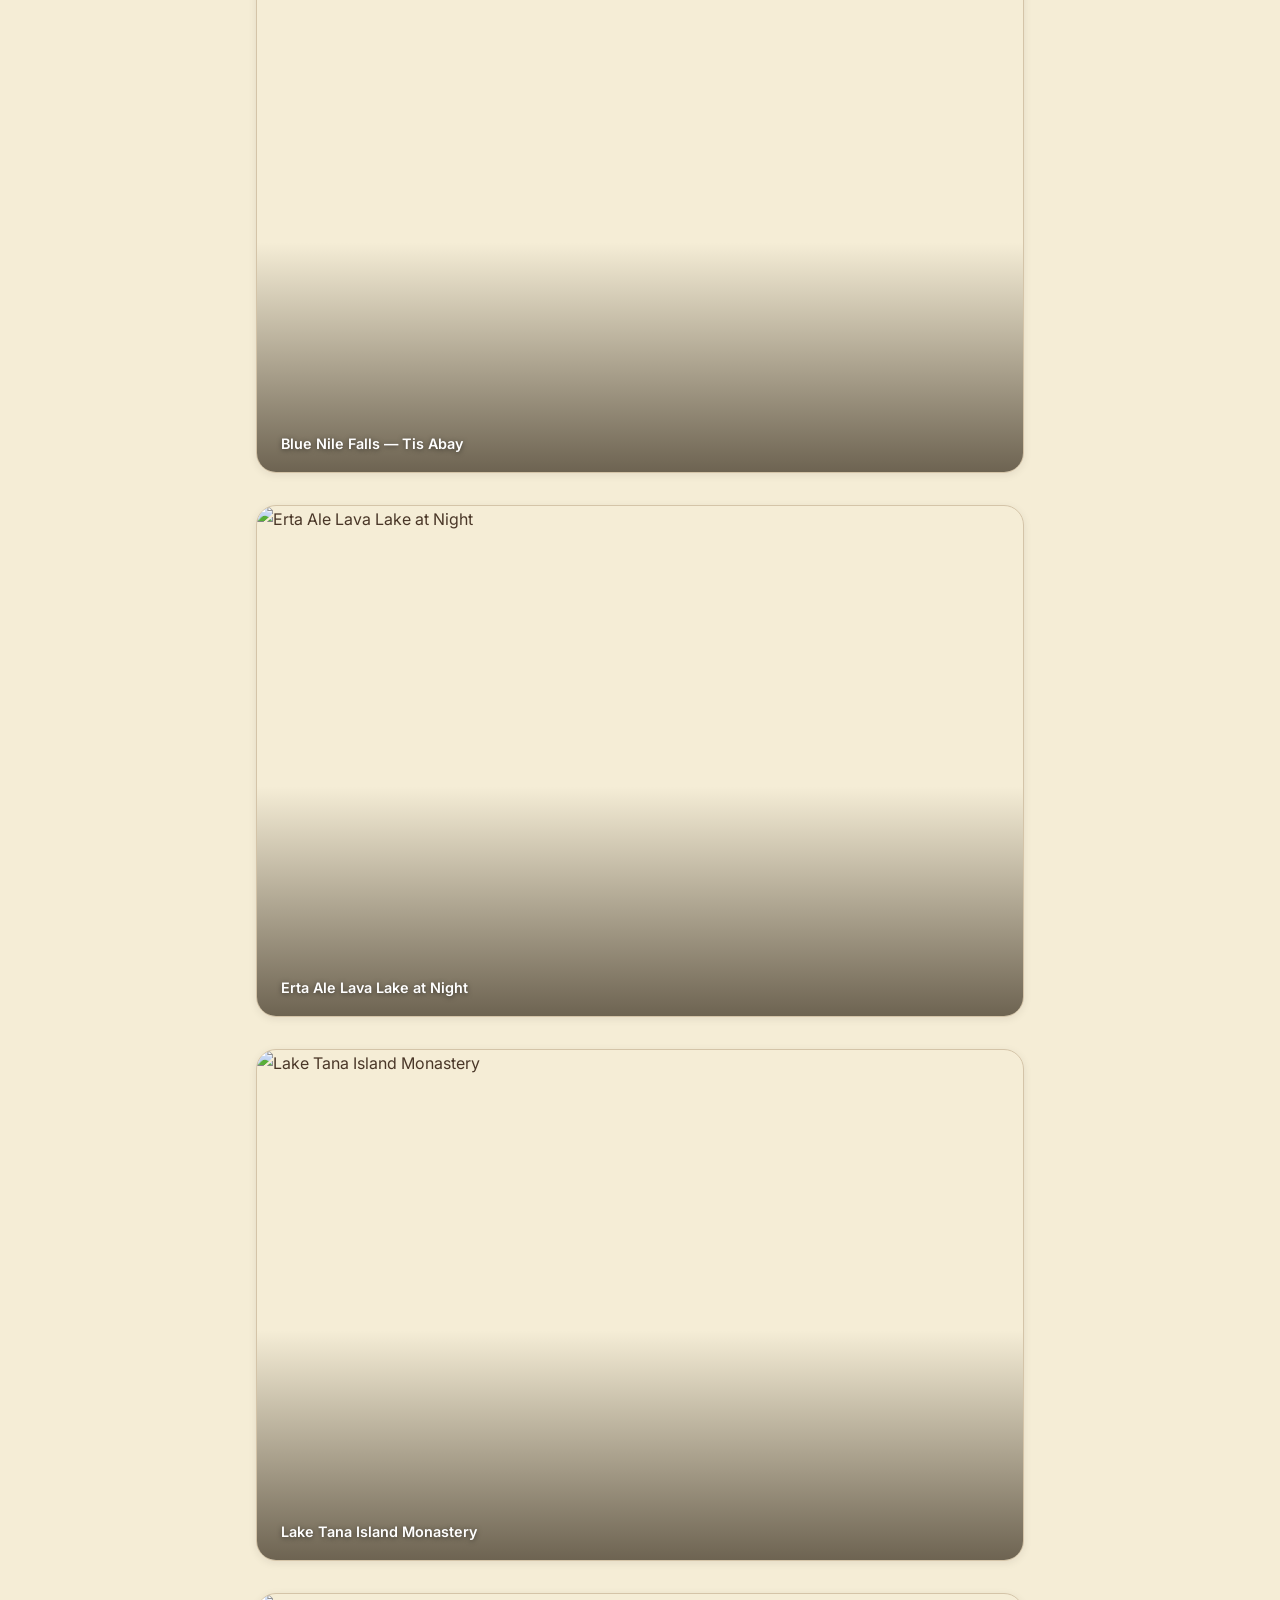
==== commit 49784b2a: "Update index.html" ====
--- a/index.html
+++ b/index.html
@@ -910,15 +910,76 @@
         <div class="picker-field">
           <label for="checklistDest">Choose your destination:</label>
           <select id="checklistDest">
-            <option value="">-- Select a destination --</option>
-            <option value="lalibela">Lalibela</option>
-            <option value="danakil">Danakil Depression</option>
-            <option value="simien">Simien Mountains</option>
-            <option value="omo">Omo Valley</option>
-            <option value="harar">Harar</option>
-            <option value="bale">Bale Mountains</option>
-            <option value="addis">Addis Ababa</option>
-          </select>
+  <option value="">-- Select a destination --</option>
+
+  <optgroup label="🏛️ Historical & Cultural">
+    <option value="addis">Addis Ababa</option>
+    <option value="lalibela">Lalibela</option>
+    <option value="axum">Axum</option>
+    <option value="gondar">Gondar</option>
+    <option value="harar">Harar</option>
+    <option value="gheralta">Gheralta Mountains</option>
+  </optgroup>
+
+  <optgroup label="🏔️ Nature & Trekking">
+    <option value="simien">Simien Mountains</option>
+    <option value="bale">Bale Mountains</option>
+    <option value="danakil">Danakil Depression</option>
+    <option value="ertaale">Erta Ale Volcano</option>
+    <option value="wenchi">Wenchi Crater Lake</option>
+    <option value="bluenilefalls">Blue Nile Falls</option>
+    <option value="bluenilegorge">Blue Nile Gorge</option>
+    <option value="tisissat">Tis Issat Gorge</option>
+    <option value="guassa">Guassa Plateau</option>
+    <option value="choke">Choke Mountains</option>
+    <option value="debrelibanos">Debre Libanos</option>
+    <option value="jemmagorge">Jemma River Gorge</option>
+    <option value="kundi">Kundi Mountain</option>
+    <option value="gibegorge">Gibe Gorge</option>
+    <option value="menagesha">Menagesha Forest</option>
+    <option value="harenna">Harenna Forest</option>
+    <option value="kafa">Kafa Biosphere Reserve</option>
+    <option value="yayu">Yayu Coffee Forest</option>
+  </optgroup>
+
+  <optgroup label="🦁 Wildlife & Safari">
+    <option value="omo">Omo Valley</option>
+    <option value="awash">Awash National Park</option>
+    <option value="nechsar">Nech Sar National Park</option>
+    <option value="mago">Mago National Park</option>
+    <option value="chebera">Chebera Churchura NP</option>
+    <option value="gambella">Gambella National Park</option>
+    <option value="yangudi">Yangudi Rassa NP</option>
+    <option value="kafta">Kafta Sheraro NP</option>
+    <option value="alatish">Alatish National Park</option>
+    <option value="babille">Babille Elephant Sanctuary</option>
+    <option value="borena">Borena Plains</option>
+    <option value="sofomar">Sof Omar Caves</option>
+    <option value="abijattashalla">Abijatta-Shalla Lakes</option>
+  </optgroup>
+
+  <optgroup label="💧 Lakes">
+    <option value="laketana">Lake Tana</option>
+    <option value="riftvalley">Rift Valley Lakes</option>
+    <option value="lakelangano">Lake Langano</option>
+    <option value="lakeziway">Lake Ziway</option>
+    <option value="lakeabaya">Lake Abaya</option>
+    <option value="lakechamo">Lake Chamo</option>
+    <option value="hawassa">Lake Hawassa</option>
+    <option value="lakeshala">Lake Shala</option>
+    <option value="lakeabijatta">Lake Abijatta</option>
+    <option value="bishoftu">Bishoftu Crater Lakes</option>
+    <option value="koka">Koka Reservoir</option>
+    <option value="lakehayq">Lake Hayq</option>
+    <option value="lakeardibo">Lake Ardibo</option>
+  </optgroup>
+
+  <optgroup label="🌋 Volcanic">
+    <option value="fentale">Mt. Fentale Crater</option>
+    <option value="zuqualla">Mt. Zuqualla</option>
+    <option value="bilen">Bilen Hot Springs</option>
+  </optgroup>
+</select>
         </div>
         <button class="btn-primary" id="generateChecklist">Generate Checklist</button>
       </div>
--- a/style.css
+++ b/style.css
@@ -965,17 +965,25 @@
   font-style: italic;
 }
 
-/* ── MAP FRAME — dark canvas ── */
+/* ── MAP FRAME — premium deep gradient canvas ── */
 .map-frame {
   position: relative;
   width: 100%;
   max-width: 80rem;
   margin: 0 auto;
   aspect-ratio: 16 / 9;
-  background: radial-gradient(ellipse at 30% 25%, #1a1208 0%, #0e0c06 40%, #080608 70%, #04050a 100%);
+  background:
+    radial-gradient(ellipse at 20% 30%, rgba(212,130,10,.06) 0%, transparent 50%),
+    radial-gradient(ellipse at 75% 65%, rgba(74,124,63,.05) 0%, transparent 45%),
+    radial-gradient(ellipse at 50% 50%, rgba(139,69,19,.04) 0%, transparent 60%),
+    radial-gradient(ellipse at 30% 25%, #16110a 0%, #0d0b06 35%, #070509 65%, #04040a 100%);
   border-radius: var(--r-xl);
   overflow: hidden;
-  box-shadow: 0 0 0 0.08rem rgba(255,255,255,.07), var(--shadow-xl), 0 0 6rem rgba(45,80,22,.15);
+  box-shadow:
+    0 0 0 0.08rem rgba(255,255,255,.08),
+    var(--shadow-xl),
+    0 0 6rem rgba(212,130,10,.08),
+    0 0 8rem rgba(45,80,22,.12);
 }
 
 /* ── MAP FRAME — expanded full width ── */
@@ -1075,104 +1083,156 @@
   transition: transform 0.35s cubic-bezier(.34,1.56,.64,1), filter 0.35s ease;
 }
 .map-pin:hover {
-  transform: translate(-50%, -50%) scale(1.5);
+  transform: translate(-50%, -50%) scale(1.55);
   z-index: 10;
-  filter: drop-shadow(0 0 0.6rem rgba(212,130,10,.8));
-}
-
-/* ── PIN ICON — small glowing dot ── */
-.pin-icon {
-  width: 0.55rem;
-  height: 0.55rem;
+}
+.map-pin.dimmed {
+  opacity: 0.28;
+  transform: translate(-50%, -50%) scale(0.85);
+  filter: none;
+  transition: opacity 0.35s ease, transform 0.35s ease;
+}
+.map-pin.active {
+  z-index: 15;
+}
+
+/* ── PIN HALO — ambient light ── */
+.pin-halo {
+  position: absolute;
+  width: 2.2rem;
+  height: 2.2rem;
   border-radius: 50%;
-  background: #fff;
-  position: relative;
-  transition: background 0.25s ease, box-shadow 0.25s ease, transform 0.25s ease;
-  z-index: 3;
-}
-
-/* Category colour layers via parent class */
-.map-pin[data-category="heritage"] .pin-icon  { background: #D4820A; box-shadow: 0 0 0.3rem 0.08rem rgba(212,130,10,.9), 0 0 1rem 0.25rem rgba(212,130,10,.4), 0 0 2.5rem 0.5rem rgba(212,130,10,.15); }
-.map-pin[data-category="nature"]   .pin-icon  { background: #4A7C3F; box-shadow: 0 0 0.3rem 0.08rem rgba(74,124,63,.9),  0 0 1rem 0.25rem rgba(74,124,63,.4),  0 0 2.5rem 0.5rem rgba(74,124,63,.15); }
-.map-pin[data-category="wildlife"] .pin-icon  { background: #C1440E; box-shadow: 0 0 0.3rem 0.08rem rgba(193,68,14,.9),  0 0 1rem 0.25rem rgba(193,68,14,.4),  0 0 2.5rem 0.5rem rgba(193,68,14,.15); }
-.map-pin[data-category="extreme"]  .pin-icon  { background: #8B4513; box-shadow: 0 0 0.3rem 0.08rem rgba(139,69,19,.9),  0 0 1rem 0.25rem rgba(139,69,19,.4),  0 0 2.5rem 0.5rem rgba(139,69,19,.15); }
-
-.map-pin:hover .pin-icon,
-.map-pin.active .pin-icon {
-  background: var(--clr-savanna);
-  transform: scale(1.4);
-  box-shadow:
-    0 0 0.45rem 0.15rem rgba(232,201,122,1),
-    0 0 1.4rem 0.45rem rgba(232,201,122,.65),
-    0 0 3rem 0.8rem rgba(232,201,122,.28);
-}
-
-/* Pulse ring around each dot */
-.pin-icon::before {
-  content: '';
-  position: absolute;
-  inset: -0.3rem;
-  border-radius: 50%;
-  background: inherit;
-  opacity: 0.25;
-  filter: blur(0.2rem);
-  z-index: -1;
-}
-.pin-icon::after {
-  content: '';
-  position: absolute;
-  inset: -0.65rem;
-  border-radius: 50%;
-  border: 0.06rem solid currentColor;
-  opacity: 0.4;
-  animation: pinPulse 2.8s ease-in-out infinite;
-}
-.map-pin:hover .pin-icon::after,
-.map-pin.active .pin-icon::after {
-  border-color: rgba(232,201,122,.9);
-  inset: -0.8rem;
-}
-@keyframes pinPulse {
-  0%, 100% { transform: scale(1);   opacity: 0.45; }
-  50%       { transform: scale(2.8); opacity: 0; }
-}
-
-/* ── CENTRAL PIN — Addis Ababa ── */
-.pin-central {
-  left: 50% !important;
-  top: 47% !important;
-  z-index: 5;
-}
-.pin-central .pin-icon {
+  background: radial-gradient(circle, rgba(212,130,10,.18) 0%, transparent 70%);
+  pointer-events: none;
+  z-index: 1;
+  transition: opacity 0.3s ease;
+}
+.map-pin:hover .pin-halo,
+.map-pin.active .pin-halo { opacity: 1.8; }
+
+/* ── PIN GLOW — soft outer ring ── */
+.pin-glow {
+  position: absolute;
   width: 1rem;
   height: 1rem;
-  background: var(--clr-amber);
+  border-radius: 50%;
+  border: 0.05rem solid rgba(255,255,255,.2);
+  pointer-events: none;
+  z-index: 2;
+  animation: pinGlowPulse 2.8s ease-in-out infinite;
+}
+@keyframes pinGlowPulse {
+  0%, 100% { transform: scale(1);   opacity: 0.5; }
+  50%       { transform: scale(2.6); opacity: 0; }
+}
+.map-pin:nth-child(odd)  .pin-glow { animation-delay: 0s; }
+.map-pin:nth-child(even) .pin-glow { animation-delay: 1.4s; }
+.map-pin:nth-child(3n)   .pin-glow { animation-delay: 0.7s; }
+
+/* ── PIN ICON — refined multi-layer marker ── */
+.pin-icon {
+  width: 1.35rem;
+  height: 1.35rem;
+  border-radius: 50% 50% 50% 0;
+  transform: rotate(-45deg);
+  display: flex;
+  align-items: center;
+  justify-content: center;
+  position: relative;
+  z-index: 3;
+  transition: box-shadow 0.25s ease, transform 0.25s ease;
+  box-shadow: 0 0.15rem 0.5rem rgba(0,0,0,.5);
+}
+.pin-icon svg {
+  transform: rotate(45deg);
+  width: 0.7rem;
+  height: 0.7rem;
+  flex-shrink: 0;
+}
+
+/* ── CATEGORY COLOURS ── */
+.pin-cultural .pin-icon  {
+  background: linear-gradient(135deg, #D4820A, #E8A020);
+  box-shadow: 0 0 0.4rem 0.1rem rgba(212,130,10,.7), 0 0 1.2rem 0.3rem rgba(212,130,10,.3), 0 0.15rem 0.5rem rgba(0,0,0,.5);
+}
+.pin-cultural .pin-halo  { background: radial-gradient(circle, rgba(212,130,10,.22) 0%, transparent 70%); }
+.pin-cultural .pin-glow  { border-color: rgba(212,130,10,.45); }
+
+.pin-nature .pin-icon {
+  background: linear-gradient(135deg, #3a6b30, #4A7C3F);
+  box-shadow: 0 0 0.4rem 0.1rem rgba(74,124,63,.7), 0 0 1.2rem 0.3rem rgba(74,124,63,.3), 0 0.15rem 0.5rem rgba(0,0,0,.5);
+}
+.pin-nature .pin-halo { background: radial-gradient(circle, rgba(74,124,63,.22) 0%, transparent 70%); }
+.pin-nature .pin-glow { border-color: rgba(74,124,63,.45); }
+
+.pin-wildlife .pin-icon {
+  background: linear-gradient(135deg, #b83a0d, #C1440E);
+  box-shadow: 0 0 0.4rem 0.1rem rgba(193,68,14,.7), 0 0 1.2rem 0.3rem rgba(193,68,14,.3), 0 0.15rem 0.5rem rgba(0,0,0,.5);
+}
+.pin-wildlife .pin-halo { background: radial-gradient(circle, rgba(193,68,14,.22) 0%, transparent 70%); }
+.pin-wildlife .pin-glow { border-color: rgba(193,68,14,.45); }
+
+.pin-lakes .pin-icon {
+  background: linear-gradient(135deg, #1a6a9a, #2986c8);
+  box-shadow: 0 0 0.4rem 0.1rem rgba(41,134,200,.7), 0 0 1.2rem 0.3rem rgba(41,134,200,.3), 0 0.15rem 0.5rem rgba(0,0,0,.5);
+}
+.pin-lakes .pin-halo { background: radial-gradient(circle, rgba(41,134,200,.22) 0%, transparent 70%); }
+.pin-lakes .pin-glow { border-color: rgba(41,134,200,.45); }
+
+.pin-volcanic .pin-icon {
+  background: linear-gradient(135deg, #8c1a00, #c42b00);
+  box-shadow: 0 0 0.4rem 0.1rem rgba(196,43,0,.7), 0 0 1.2rem 0.3rem rgba(196,43,0,.3), 0 0.15rem 0.5rem rgba(0,0,0,.5);
+}
+.pin-volcanic .pin-halo { background: radial-gradient(circle, rgba(196,43,0,.22) 0%, transparent 70%); }
+.pin-volcanic .pin-glow { border-color: rgba(196,43,0,.45); }
+
+/* ── MAJOR PINS — larger footprint ── */
+.pin-major .pin-icon {
+  width: 1.65rem;
+  height: 1.65rem;
+}
+.pin-major .pin-icon svg {
+  width: 0.85rem;
+  height: 0.85rem;
+}
+.pin-major .pin-halo {
+  width: 3rem;
+  height: 3rem;
+}
+
+/* ── ACTIVE STATE — focus ring + expanded glow ── */
+.map-pin.active .pin-icon {
   box-shadow:
-    0 0 0.5rem 0.15rem rgba(212,130,10,1),
-    0 0 1.5rem 0.5rem rgba(212,130,10,.6),
-    0 0 3.5rem 0.9rem rgba(212,130,10,.25);
-}
-.pin-central .pin-icon::after {
-  inset: -0.9rem;
-  border-color: rgba(212,130,10,.55);
-  animation-duration: 1.8s;
-}
-.pin-central .pin-label {
-  font-size: 0.72rem;
-  font-weight: 700;
-  color: var(--clr-amber);
-  letter-spacing: 0.04em;
-}
-
+    0 0 0.6rem 0.2rem rgba(232,201,122,1),
+    0 0 2rem 0.6rem rgba(232,201,122,.5),
+    0 0 4rem 1rem rgba(232,201,122,.18);
+  transform: rotate(-45deg) scale(1.15);
+}
+.map-pin.active .pin-glow {
+  border-color: rgba(232,201,122,.8);
+  animation: pinGlowPulseActive 1.5s ease-in-out infinite;
+}
+@keyframes pinGlowPulseActive {
+  0%, 100% { transform: scale(1);   opacity: 1; }
+  50%       { transform: scale(2.2); opacity: 0.1; }
+}
+
+/* Category colour layers via parent class (legacy data-category attr fallback) */
+.map-pin[data-category="heritage"] .pin-icon  { background: linear-gradient(135deg,#D4820A,#E8A020); }
+.map-pin[data-category="nature"]   .pin-icon  { background: linear-gradient(135deg,#3a6b30,#4A7C3F); }
+.map-pin[data-category="wildlife"] .pin-icon  { background: linear-gradient(135deg,#b83a0d,#C1440E); }
+.map-pin[data-category="extreme"]  .pin-icon  { background: linear-gradient(135deg,#8c1a00,#c42b00); }
+
+.map-pin:hover .pin-icon,
 /* ── PIN LABEL ── */
 .pin-label {
-  margin-top: 0.4rem;
-  font-size: 0.58rem;
+  margin-top: 0.55rem;
+  font-size: 0.6rem;
   font-weight: 600;
-  color: rgba(255,255,255,.7);
+  color: rgba(255,255,255,.72);
   font-family: 'Inter', sans-serif;
   letter-spacing: 0.02em;
-  text-shadow: 0 0.08rem 0.35rem rgba(0,0,0,.9);
+  text-shadow: 0 0.08rem 0.4rem rgba(0,0,0,.95);
   white-space: nowrap;
   pointer-events: none;
   transition: color 0.25s ease;
@@ -1182,25 +1242,149 @@
   color: var(--clr-savanna);
 }
 
-/* ── POPUP — slides in from side ── */
+/* ══════════════════════════════════════════════════════════════
+   ADDIS ABABA — GOLDEN CENTERPIECE ANCHOR
+   ══════════════════════════════════════════════════════════════ */
+.pin-addis {
+  z-index: 20 !important;
+  cursor: pointer;
+}
+
+/* Ambient atmospheric halo — outermost layer */
+.addis-ambient {
+  position: absolute;
+  width: 7rem;
+  height: 7rem;
+  border-radius: 50%;
+  background: radial-gradient(circle, rgba(212,130,10,.12) 0%, rgba(212,130,10,.04) 40%, transparent 70%);
+  pointer-events: none;
+  animation: addisAmbient 4s ease-in-out infinite;
+  z-index: 1;
+}
+@keyframes addisAmbient {
+  0%, 100% { transform: scale(1);   opacity: 0.7; }
+  50%       { transform: scale(1.25); opacity: 1; }
+}
+
+/* Illumination rings */
+.addis-ring {
+  position: absolute;
+  border-radius: 50%;
+  border: 0.06rem solid rgba(212,130,10,.5);
+  pointer-events: none;
+  z-index: 2;
+}
+.addis-ring-1 {
+  width: 2.4rem;
+  height: 2.4rem;
+  animation: addisRing 2s ease-in-out infinite;
+}
+.addis-ring-2 {
+  width: 3.4rem;
+  height: 3.4rem;
+  border-color: rgba(212,130,10,.3);
+  animation: addisRing 2s ease-in-out infinite 0.4s;
+}
+.addis-ring-3 {
+  width: 4.6rem;
+  height: 4.6rem;
+  border-color: rgba(212,130,10,.15);
+  animation: addisRing 2s ease-in-out infinite 0.8s;
+}
+@keyframes addisRing {
+  0%   { transform: scale(0.85); opacity: 0.9; }
+  60%  { transform: scale(1.4);  opacity: 0; }
+  100% { transform: scale(1.4);  opacity: 0; }
+}
+
+/* Golden glow layer */
+.addis-glow {
+  position: absolute;
+  width: 2.2rem;
+  height: 2.2rem;
+  border-radius: 50%;
+  background: radial-gradient(circle, rgba(212,130,10,.55) 0%, rgba(212,130,10,.2) 45%, transparent 70%);
+  filter: blur(0.35rem);
+  pointer-events: none;
+  z-index: 3;
+  animation: addisGlow 2.4s ease-in-out infinite alternate;
+}
+@keyframes addisGlow {
+  from { opacity: 0.7; transform: scale(0.95); }
+  to   { opacity: 1;   transform: scale(1.12); }
+}
+
+/* Golden core — pin body */
+.addis-core {
+  position: relative;
+  z-index: 4;
+  width: 2rem;
+  height: 2rem;
+  border-radius: 50% 50% 50% 0;
+  transform: rotate(-45deg);
+  background: linear-gradient(135deg, #D4820A, #F5A623, #D4820A);
+  box-shadow:
+    0 0 0.5rem 0.15rem rgba(212,130,10,1),
+    0 0 1.5rem 0.5rem rgba(212,130,10,.7),
+    0 0 3rem 0.8rem rgba(212,130,10,.35),
+    0 0 5rem 1.5rem rgba(212,130,10,.12);
+  display: flex;
+  align-items: center;
+  justify-content: center;
+  transition: box-shadow 0.3s ease, transform 0.3s ease;
+  border: 0.1rem solid rgba(255,220,100,.6);
+}
+.addis-core svg {
+  transform: rotate(45deg);
+  flex-shrink: 0;
+}
+.pin-addis:hover .addis-core {
+  box-shadow:
+    0 0 0.7rem 0.2rem rgba(232,201,122,1),
+    0 0 2rem 0.7rem rgba(232,201,122,.8),
+    0 0 4rem 1.2rem rgba(232,201,122,.4),
+    0 0 7rem 2rem rgba(212,130,10,.2);
+  transform: rotate(-45deg) scale(1.15);
+}
+.pin-addis.active .addis-core {
+  box-shadow:
+    0 0 0.8rem 0.25rem rgba(255,230,100,1),
+    0 0 2.5rem 0.8rem rgba(232,201,122,.9),
+    0 0 5rem 1.5rem rgba(212,130,10,.5);
+}
+
+/* Addis label — golden, larger */
+.addis-label {
+  margin-top: 0.75rem;
+  font-size: 0.75rem !important;
+  font-weight: 700 !important;
+  color: var(--clr-amber) !important;
+  letter-spacing: 0.06em;
+  text-shadow: 0 0 0.5rem rgba(212,130,10,.8), 0 0.1rem 0.4rem rgba(0,0,0,.9);
+}
+
+/* ── POPUP — upgraded glassmorphism panel ── */
+
+/* ── POPUP — premium glassmorphism floating info panel ── */
 .map-popup {
   position: absolute;
   top: 50%;
-  right: 1.5rem;
-  transform: translateY(-50%) translateX(2.5rem);
-  width: clamp(17rem, 30%, 23rem);
-  background: rgba(8,6,3,.82);
-  backdrop-filter: blur(2rem) saturate(1.6);
-  -webkit-backdrop-filter: blur(2rem) saturate(1.6);
+  right: 1.2rem;
+  transform: translateY(-50%) translateX(2.8rem);
+  width: clamp(16rem, 28%, 22rem);
+  background: rgba(8,6,3,.88);
+  backdrop-filter: blur(2.4rem) saturate(1.8);
+  -webkit-backdrop-filter: blur(2.4rem) saturate(1.8);
   border: 0.07rem solid rgba(255,255,255,.13);
-  border-top: 0.07rem solid rgba(255,255,255,.2);
+  border-top: 0.07rem solid rgba(255,255,255,.22);
   border-radius: var(--r-lg);
   overflow: hidden;
   z-index: 50;
   box-shadow:
-    0 0.5rem 3rem rgba(0,0,0,.75),
-    0 0 2.5rem rgba(212,130,10,.08),
-    inset 0 0.06rem 0 rgba(255,255,255,.1);
+    0 0.5rem 3rem rgba(0,0,0,.8),
+    0 0 2.5rem rgba(212,130,10,.1),
+    0 0 0 0.07rem rgba(255,255,255,.06),
+    inset 0 0.06rem 0 rgba(255,255,255,.12);
   opacity: 0;
   pointer-events: none;
   transition: opacity 0.4s ease, transform 0.4s cubic-bezier(.34,1.2,.64,1);
@@ -1211,32 +1395,33 @@
   transform: translateY(-50%) translateX(0);
 }
 
+/* Close button */
 .map-popup-close {
   position: absolute;
-  top: 0.6rem;
-  right: 0.6rem;
+  top: 0.55rem;
+  right: 0.55rem;
   z-index: 5;
-  background: rgba(0,0,0,.5);
+  background: rgba(0,0,0,.55);
   backdrop-filter: blur(0.5rem);
   -webkit-backdrop-filter: blur(0.5rem);
   color: rgba(255,255,255,.85);
   border-radius: 50%;
-  width: 1.8rem;
-  height: 1.8rem;
-  font-size: 0.7rem;
+  width: 1.75rem;
+  height: 1.75rem;
   display: flex;
   align-items: center;
   justify-content: center;
   border: 0.06rem solid rgba(255,255,255,.15);
   cursor: pointer;
-  transition: background 0.2s ease, transform 0.2s ease, border-color 0.2s ease;
+  transition: background 0.2s ease, transform 0.2s ease;
 }
 .map-popup-close:hover {
   background: rgba(193,68,14,.85);
-  border-color: rgba(193,68,14,.6);
+  border-color: rgba(193,68,14,.5);
   transform: scale(1.1);
 }
 
+/* Image with gradient overlay */
 .map-popup-img-wrap {
   position: relative;
   aspect-ratio: 16 / 9;
@@ -1247,95 +1432,142 @@
   height: 100%;
   object-fit: cover;
   display: block;
-}
-.map-popup-img-wrap::after {
-  content: '';
+  transition: transform 0.5s ease;
+}
+.map-popup:hover .map-popup-img-wrap img { transform: scale(1.04); }
+.map-popup-img-overlay {
   position: absolute;
   inset: 0;
-  background: linear-gradient(to bottom, transparent 40%, rgba(0,0,0,.75) 100%);
-}
-
-.map-popup-region {
-  position: absolute;
-  bottom: 0.55rem;
-  left: 0.65rem;
-  font-size: 0.6rem;
+  background: linear-gradient(to bottom, transparent 35%, rgba(0,0,0,.8) 100%);
+}
+
+/* Category badge on image */
+.map-popup-cat-badge {
+  position: absolute;
+  bottom: 0.5rem;
+  left: 0.6rem;
+  font-size: 0.58rem;
   font-weight: 700;
   text-transform: uppercase;
   letter-spacing: 0.1em;
   color: var(--clr-savanna);
-  background: rgba(0,0,0,.55);
+  background: rgba(0,0,0,.6);
   backdrop-filter: blur(0.4rem);
   -webkit-backdrop-filter: blur(0.4rem);
-  border: 0.05rem solid rgba(212,130,10,.3);
-  padding: 0.2rem 0.5rem;
+  border: 0.05rem solid rgba(212,130,10,.35);
+  padding: 0.18rem 0.5rem;
   border-radius: var(--r-sm);
   z-index: 2;
 }
-
+.map-popup-cat-badge.cat-cultural  { border-color: rgba(212,130,10,.5); color: #E8C97A; }
+.map-popup-cat-badge.cat-nature    { border-color: rgba(74,124,63,.5);  color: #8fbf7a; }
+.map-popup-cat-badge.cat-wildlife  { border-color: rgba(193,68,14,.5);  color: #f0a070; }
+.map-popup-cat-badge.cat-lakes     { border-color: rgba(41,134,200,.5); color: #7ac0f0; }
+.map-popup-cat-badge.cat-volcanic  { border-color: rgba(196,43,0,.5);   color: #f07050; }
+
+/* Region — overlaid on image */
+.map-popup-region {
+  position: absolute;
+  bottom: 0.5rem;
+  right: 0.6rem;
+  font-size: 0.55rem;
+  font-weight: 600;
+  text-transform: uppercase;
+  letter-spacing: 0.08em;
+  color: rgba(255,255,255,.65);
+  background: rgba(0,0,0,.45);
+  backdrop-filter: blur(0.3rem);
+  padding: 0.15rem 0.4rem;
+  border-radius: var(--r-sm);
+  z-index: 2;
+}
+
+/* Panel body */
 .map-popup-body {
-  padding: 1rem 1.1rem 1.1rem;
-}
+  padding: 0.85rem 1rem 1rem;
+  display: flex;
+  flex-direction: column;
+  gap: 0.6rem;
+}
+.map-popup-header { display: flex; flex-direction: column; gap: 0.15rem; }
 .map-popup-name {
   font-family: 'Playfair Display', serif;
-  font-size: var(--fs-lg);
-  color: rgba(255,255,255,.95);
-  margin-bottom: 0.35rem;
+  font-size: var(--fs-md);
+  color: rgba(255,255,255,.96);
   line-height: 1.25;
+  font-weight: 700;
 }
 .map-popup-desc {
-  font-size: var(--fs-xs);
-  color: rgba(255,255,255,.5);
+  font-size: 0.62rem;
+  color: rgba(255,255,255,.52);
   line-height: 1.55;
-  margin-bottom: 0.7rem;
-}
+}
+
+/* Tourist highlights label */
+.map-popup-highlights-label {
+  font-size: 0.55rem;
+  font-weight: 700;
+  text-transform: uppercase;
+  letter-spacing: 0.1em;
+  color: rgba(255,255,255,.35);
+}
+
+/* Highlights tags */
 .map-popup-highlights {
   display: flex;
   flex-wrap: wrap;
   gap: 0.2rem;
-  margin-bottom: 0.75rem;
 }
 .map-popup-highlights .highlight-tag {
-  font-size: 0.6rem;
-  padding: 0.15rem 0.4rem;
-  background: rgba(193,68,14,.2);
-  color: rgba(255,200,150,.85);
-  border: 0.06rem solid rgba(193,68,14,.35);
+  font-size: 0.58rem;
+  padding: 0.14rem 0.42rem;
+  background: rgba(193,68,14,.18);
+  color: rgba(255,200,150,.88);
+  border: 0.05rem solid rgba(193,68,14,.32);
   border-radius: var(--r-full);
 }
+
+/* Quick info tags grid */
 .map-popup-meta {
   display: grid;
   grid-template-columns: 1fr 1fr;
-  gap: 0.3rem;
-  margin-bottom: 0.8rem;
-  font-size: 0.6rem;
+  gap: 0.28rem;
+  font-size: 0.58rem;
 }
 .map-popup-meta span {
-  background: rgba(255,255,255,.07);
-  border: 0.06rem solid rgba(255,255,255,.1);
-  border-top: 0.06rem solid rgba(255,255,255,.16);
+  background: rgba(255,255,255,.06);
+  border: 0.05rem solid rgba(255,255,255,.1);
+  border-top: 0.05rem solid rgba(255,255,255,.18);
   border-radius: var(--r-sm);
-  padding: 0.45rem 0.55rem;
+  padding: 0.4rem 0.5rem;
   color: var(--clr-savanna);
   transition: background 0.2s ease;
 }
-.map-popup-meta span:hover {
-  background: rgba(212,130,10,.1);
-}
+.map-popup-meta span:hover { background: rgba(212,130,10,.1); }
 .map-popup-meta span b {
   display: block;
-  color: rgba(255,255,255,.35);
-  font-weight: 400;
-  font-size: 0.55rem;
+  color: rgba(255,255,255,.32);
+  font-weight: 500;
+  font-size: 0.52rem;
   text-transform: uppercase;
   letter-spacing: 0.05em;
-  margin-bottom: 0.1rem;
-}
+  margin-bottom: 0.08rem;
+}
+
+/* Action button */
+.map-popup-actions { margin-top: 0.1rem; }
 .map-popup-cta {
   width: 100%;
   justify-content: center;
-  font-size: var(--fs-xs);
-  padding: 0.6rem 1rem;
+  font-size: 0.65rem;
+  padding: 0.55rem 1rem;
+  border-radius: var(--r-full);
+  letter-spacing: 0.03em;
+  transition: transform var(--tr-fast), box-shadow var(--tr-fast);
+}
+.map-popup-cta:hover {
+  transform: translateY(-0.1em);
+  box-shadow: 0 0.4rem 1.2rem rgba(193,68,14,.5);
 }
 
 /* ── POPUP BACKDROP — subtle darkening ── */
@@ -1353,10 +1585,241 @@
   pointer-events: all;
 }
 
-/* ── Staggered glow animation delays ── */
-.map-pin:nth-child(odd)  .pin-icon::after { animation-delay: 0s; }
-.map-pin:nth-child(even) .pin-icon::after { animation-delay: 1.4s; }
-.map-pin:nth-child(3n)   .pin-icon::after { animation-delay: 0.7s; }
+/* ══════════════════════════════════════════════════════════════
+   MAP SHELL, SIDENAV, TOPBAR, LEGEND, CONTROLS
+   ══════════════════════════════════════════════════════════════ */
+
+.map-shell {
+  display: flex;
+  flex-direction: column;
+  gap: 0;
+  max-width: 88rem;
+  margin: 0 auto;
+  position: relative;
+}
+
+.map-sidenav {
+  display: none;
+  position: absolute;
+  left: -3.2rem;
+  top: 0;
+  bottom: 0;
+  width: 2.8rem;
+  flex-direction: column;
+  align-items: center;
+  gap: 0.3rem;
+  padding: 0.8rem 0;
+  background: rgba(8,6,3,.85);
+  backdrop-filter: blur(1rem);
+  -webkit-backdrop-filter: blur(1rem);
+  border: 0.06rem solid rgba(255,255,255,.1);
+  border-radius: var(--r-lg);
+  z-index: 100;
+}
+.map-frame.expanded .map-sidenav { display: flex; }
+
+.map-sidenav-btn {
+  width: 2rem;
+  height: 2rem;
+  display: flex;
+  align-items: center;
+  justify-content: center;
+  color: rgba(255,255,255,.55);
+  border-radius: var(--r-sm);
+  transition: color var(--tr-fast), background var(--tr-fast);
+}
+.map-sidenav-btn svg { width: 1rem; height: 1rem; }
+.map-sidenav-btn:hover  { color: var(--clr-savanna); background: rgba(255,255,255,.08); }
+.map-sidenav-btn.active { color: var(--clr-amber);   background: rgba(212,130,10,.15); }
+.map-sidenav-divider {
+  width: 1.4rem;
+  height: 0.05rem;
+  background: rgba(255,255,255,.12);
+  margin: 0.2rem 0;
+}
+
+.map-topbar {
+  position: absolute;
+  top: 0.9rem;
+  right: 0.9rem;
+  left: 0.9rem;
+  z-index: 30;
+  display: flex;
+  align-items: center;
+  gap: 0.6rem;
+  flex-wrap: wrap;
+  pointer-events: none;
+  opacity: 0;
+  transition: opacity 0.3s ease;
+}
+.map-frame.expanded .map-topbar { pointer-events: all; opacity: 1; }
+
+.map-search-wrap { position: relative; flex-shrink: 0; }
+.map-search-icon {
+  position: absolute;
+  left: 0.65rem;
+  top: 50%;
+  transform: translateY(-50%);
+  width: 0.85rem;
+  height: 0.85rem;
+  color: rgba(255,255,255,.45);
+  pointer-events: none;
+}
+.map-search-input {
+  background: rgba(8,6,3,.82);
+  backdrop-filter: blur(1.5rem);
+  -webkit-backdrop-filter: blur(1.5rem);
+  border: 0.06rem solid rgba(255,255,255,.15);
+  border-top: 0.06rem solid rgba(255,255,255,.22);
+  border-radius: var(--r-full);
+  color: rgba(255,255,255,.9);
+  font-size: 0.7rem;
+  padding: 0.5em 0.9em 0.5em 2.1em;
+  width: 13rem;
+  outline: none;
+  transition: border-color 0.2s ease, box-shadow 0.2s ease;
+  box-shadow: 0 0.15rem 0.8rem rgba(0,0,0,.5);
+}
+.map-search-input::placeholder { color: rgba(255,255,255,.38); }
+.map-search-input:focus {
+  border-color: rgba(212,130,10,.5);
+  box-shadow: 0 0 0 0.15rem rgba(212,130,10,.2), 0 0.15rem 0.8rem rgba(0,0,0,.5);
+}
+.map-search-dropdown {
+  display: none;
+  position: absolute;
+  top: calc(100% + 0.35rem);
+  left: 0; right: 0;
+  background: rgba(8,6,3,.95);
+  backdrop-filter: blur(1.5rem);
+  -webkit-backdrop-filter: blur(1.5rem);
+  border: 0.06rem solid rgba(255,255,255,.14);
+  border-radius: var(--r-md);
+  overflow: hidden;
+  z-index: 200;
+  box-shadow: 0 0.4rem 1.5rem rgba(0,0,0,.7);
+}
+.map-search-dropdown.open { display: block; }
+.map-search-item {
+  display: flex;
+  align-items: center;
+  justify-content: space-between;
+  padding: 0.55em 0.85em;
+  cursor: pointer;
+  transition: background 0.15s ease;
+}
+.map-search-item:hover { background: rgba(212,130,10,.12); }
+.map-search-item-name   { font-size: 0.68rem; font-weight: 600; color: rgba(255,255,255,.88); }
+.map-search-item-region { font-size: 0.6rem; color: rgba(255,255,255,.4); }
+.map-search-item mark   { background: none; color: var(--clr-amber); font-weight: 700; }
+
+.map-cat-filter { display: flex; align-items: center; gap: 0.25rem; flex-wrap: wrap; }
+.map-cat-btn {
+  font-size: 0.62rem;
+  font-weight: 600;
+  padding: 0.38em 0.75em;
+  border-radius: var(--r-full);
+  color: rgba(255,255,255,.6);
+  background: rgba(8,6,3,.75);
+  backdrop-filter: blur(1rem);
+  -webkit-backdrop-filter: blur(1rem);
+  border: 0.05rem solid rgba(255,255,255,.14);
+  transition: color var(--tr-fast), background var(--tr-fast), border-color var(--tr-fast);
+  white-space: nowrap;
+  box-shadow: 0 0.1rem 0.5rem rgba(0,0,0,.4);
+}
+.map-cat-btn:hover  { color: var(--clr-savanna); background: rgba(212,130,10,.15); border-color: rgba(212,130,10,.35); }
+.map-cat-btn.active { color: var(--clr-savanna); background: rgba(212,130,10,.22); border-color: rgba(212,130,10,.5); box-shadow: 0 0 0.6rem rgba(212,130,10,.25); }
+
+.map-legend {
+  display: flex;
+  align-items: center;
+  gap: 1rem;
+  flex-wrap: wrap;
+  justify-content: center;
+  padding: 0.7rem 1.2rem;
+  background: rgba(8,6,3,.7);
+  backdrop-filter: blur(1rem);
+  -webkit-backdrop-filter: blur(1rem);
+  border: 0.06rem solid rgba(255,255,255,.08);
+  border-top: 0.06rem solid rgba(255,255,255,.12);
+  border-radius: 0 0 var(--r-xl) var(--r-xl);
+}
+.map-legend-title {
+  font-size: 0.58rem;
+  font-weight: 700;
+  text-transform: uppercase;
+  letter-spacing: 0.1em;
+  color: rgba(255,255,255,.35);
+  margin-right: 0.3rem;
+}
+.map-legend-item {
+  display: flex;
+  align-items: center;
+  gap: 0.35rem;
+  font-size: 0.62rem;
+  color: rgba(255,255,255,.6);
+  font-weight: 500;
+}
+.map-legend-dot {
+  width: 0.65rem;
+  height: 0.65rem;
+  border-radius: 50% 50% 50% 0;
+  transform: rotate(-45deg);
+  flex-shrink: 0;
+}
+.dot-cultural  { background: linear-gradient(135deg, #D4820A, #E8A020); box-shadow: 0 0 0.3rem rgba(212,130,10,.6); }
+.dot-nature    { background: linear-gradient(135deg, #3a6b30, #4A7C3F); box-shadow: 0 0 0.3rem rgba(74,124,63,.6); }
+.dot-wildlife  { background: linear-gradient(135deg, #b83a0d, #C1440E); box-shadow: 0 0 0.3rem rgba(193,68,14,.6); }
+.dot-lakes     { background: linear-gradient(135deg, #1a6a9a, #2986c8); box-shadow: 0 0 0.3rem rgba(41,134,200,.6); }
+.dot-volcanic  { background: linear-gradient(135deg, #8c1a00, #c42b00); box-shadow: 0 0 0.3rem rgba(196,43,0,.6); }
+.dot-major     { background: linear-gradient(135deg, #D4820A, #F5A623); box-shadow: 0 0 0.4rem rgba(212,130,10,.8); width: 0.8rem; height: 0.8rem; }
+.map-legend-major { font-weight: 600; color: var(--clr-savanna); }
+
+.map-controls {
+  position: absolute;
+  bottom: 3.2rem;
+  right: 0.8rem;
+  z-index: 30;
+  display: flex;
+  flex-direction: column;
+  background: rgba(8,6,3,.82);
+  backdrop-filter: blur(1rem);
+  -webkit-backdrop-filter: blur(1rem);
+  border: 0.06rem solid rgba(255,255,255,.13);
+  border-radius: var(--r-md);
+  overflow: hidden;
+  box-shadow: 0 0.2rem 1rem rgba(0,0,0,.6);
+}
+.map-ctrl-btn {
+  width: 2.2rem;
+  height: 2.2rem;
+  display: flex;
+  align-items: center;
+  justify-content: center;
+  color: rgba(255,255,255,.6);
+  transition: color var(--tr-fast), background var(--tr-fast);
+}
+.map-ctrl-btn svg { width: 0.9rem; height: 0.9rem; }
+.map-ctrl-btn:hover { color: var(--clr-savanna); background: rgba(212,130,10,.15); }
+.map-ctrl-divider { height: 0.05rem; background: rgba(255,255,255,.1); }
+
+.map-overlay-inner {
+  display: flex;
+  flex-direction: column;
+  align-items: center;
+  text-align: center;
+  gap: 0.75rem;
+  padding: var(--sp-2xl);
+}
+.map-overlay-icon  { font-size: 2.5rem; }
+.map-overlay-title {
+  font-family: 'Playfair Display', serif;
+  font-size: var(--fs-xl);
+  font-weight: 900;
+  color: rgba(255,255,255,.95);
+}
+.map-overlay-sub { font-size: var(--fs-sm); color: rgba(255,255,255,.55); }
 
 /* ── 10. DESTINATION NETWORK EXPLORER ───────────────────────── */
 .network-container {
@@ -3508,8 +3971,13 @@
   .filter-group  { min-width: 100%; }
 
   /* Destination network */
+  .map-frame          { aspect-ratio: 4/3; }
+  .map-legend         { gap: 0.6rem; padding: 0.5rem 0.8rem; flex-wrap: wrap; }
+  .map-legend-title   { display: none; }
+  .map-cat-filter     { gap: 0.2rem; }
+  .map-cat-btn        { font-size: 0.58rem; padding: 0.3em 0.6em; }
+  .map-search-input   { width: 10rem; font-size: 0.65rem; }
   .network-container  { height: auto; min-height: 26rem; overflow: visible; }
-  .map-frame          { aspect-ratio: 4/3; }
   .network-info-panel { position: static; width: 100%; height: auto; margin-top: var(--sp-xl); }
 
   /* Contact form row — keep two columns at tablet */
@@ -3529,7 +3997,23 @@
   section { padding: var(--sp-2xl) var(--sp-md); }
 
   /* Destination — swap map for cards */
-  .map-frame { display: block; overflow-x: auto; }
+  .map-frame { display: block; overflow-x: auto; aspect-ratio: 1/1; }
+  .map-topbar { flex-direction: column; align-items: flex-start; gap: 0.4rem; }
+  .map-search-input { width: 100%; }
+  .map-cat-filter   { gap: 0.15rem; }
+  .map-cat-btn      { font-size: 0.55rem; padding: 0.28em 0.5em; }
+  .map-legend       { gap: 0.4rem; padding: 0.45rem 0.6rem; }
+  .map-legend-item  { font-size: 0.58rem; }
+  .map-popup {
+    right: 0.5rem;
+    width: 82%;
+    top: auto;
+    bottom: 0.8rem;
+    transform: translateY(2rem);
+  }
+  .map-popup.visible { transform: translateY(0); }
+  .pin-label { display: none; }
+  .addis-label { display: block !important; font-size: 0.65rem !important; }
   .mobile-dest-grid {
     display: grid;
     grid-template-columns: 1fr 1fr;
@@ -3670,18 +4154,6 @@
   /* Back to top */
   .back-to-top { bottom: var(--sp-lg); right: var(--sp-lg); }
 }
-.map-popup {
-  right: 0.5rem;
-  width: 80%;
-  top: auto;
-  bottom: 1rem;
-  transform: translateY(2rem);
-}
-.map-popup.visible {
-  transform: translateY(0);
-}
-.pin-label { display: none; }
-
 /* ── MOBILE DESTINATION CARDS ───────────────────────────────── */
 .mobile-dest-grid {
   display: none;
@@ -3727,6 +4199,8 @@
   .seasonal-card:hover     { transform: none; }
   .contact-card:hover      { transform: none; }
   .dest-node:hover         { transform: translate(-50%, -50%); }
+  .map-pin:hover           { transform: translate(-50%, -50%); }
+  .pin-addis:hover .addis-core { box-shadow: 0 0 0.5rem 0.15rem rgba(212,130,10,1), 0 0 1.5rem 0.5rem rgba(212,130,10,.7), 0 0 3rem 0.8rem rgba(212,130,10,.35); transform: rotate(-45deg); }
   .social-link:hover       { transform: none; }
   .btn-primary:hover       { transform: none; }
   .rec-btn-next:hover      { transform: none; }
@@ -3745,6 +4219,10 @@
   .node-ring           { animation: none; }
   .hero-scroll-hint    { animation: none; }
   .network-info-icon   { animation: none; }
+  .addis-ambient       { animation: none; }
+  .addis-ring          { animation: none; }
+  .addis-glow          { animation: none; }
+  .pin-glow            { animation: none; }
   html { scroll-behavior: auto; }
 }
 
